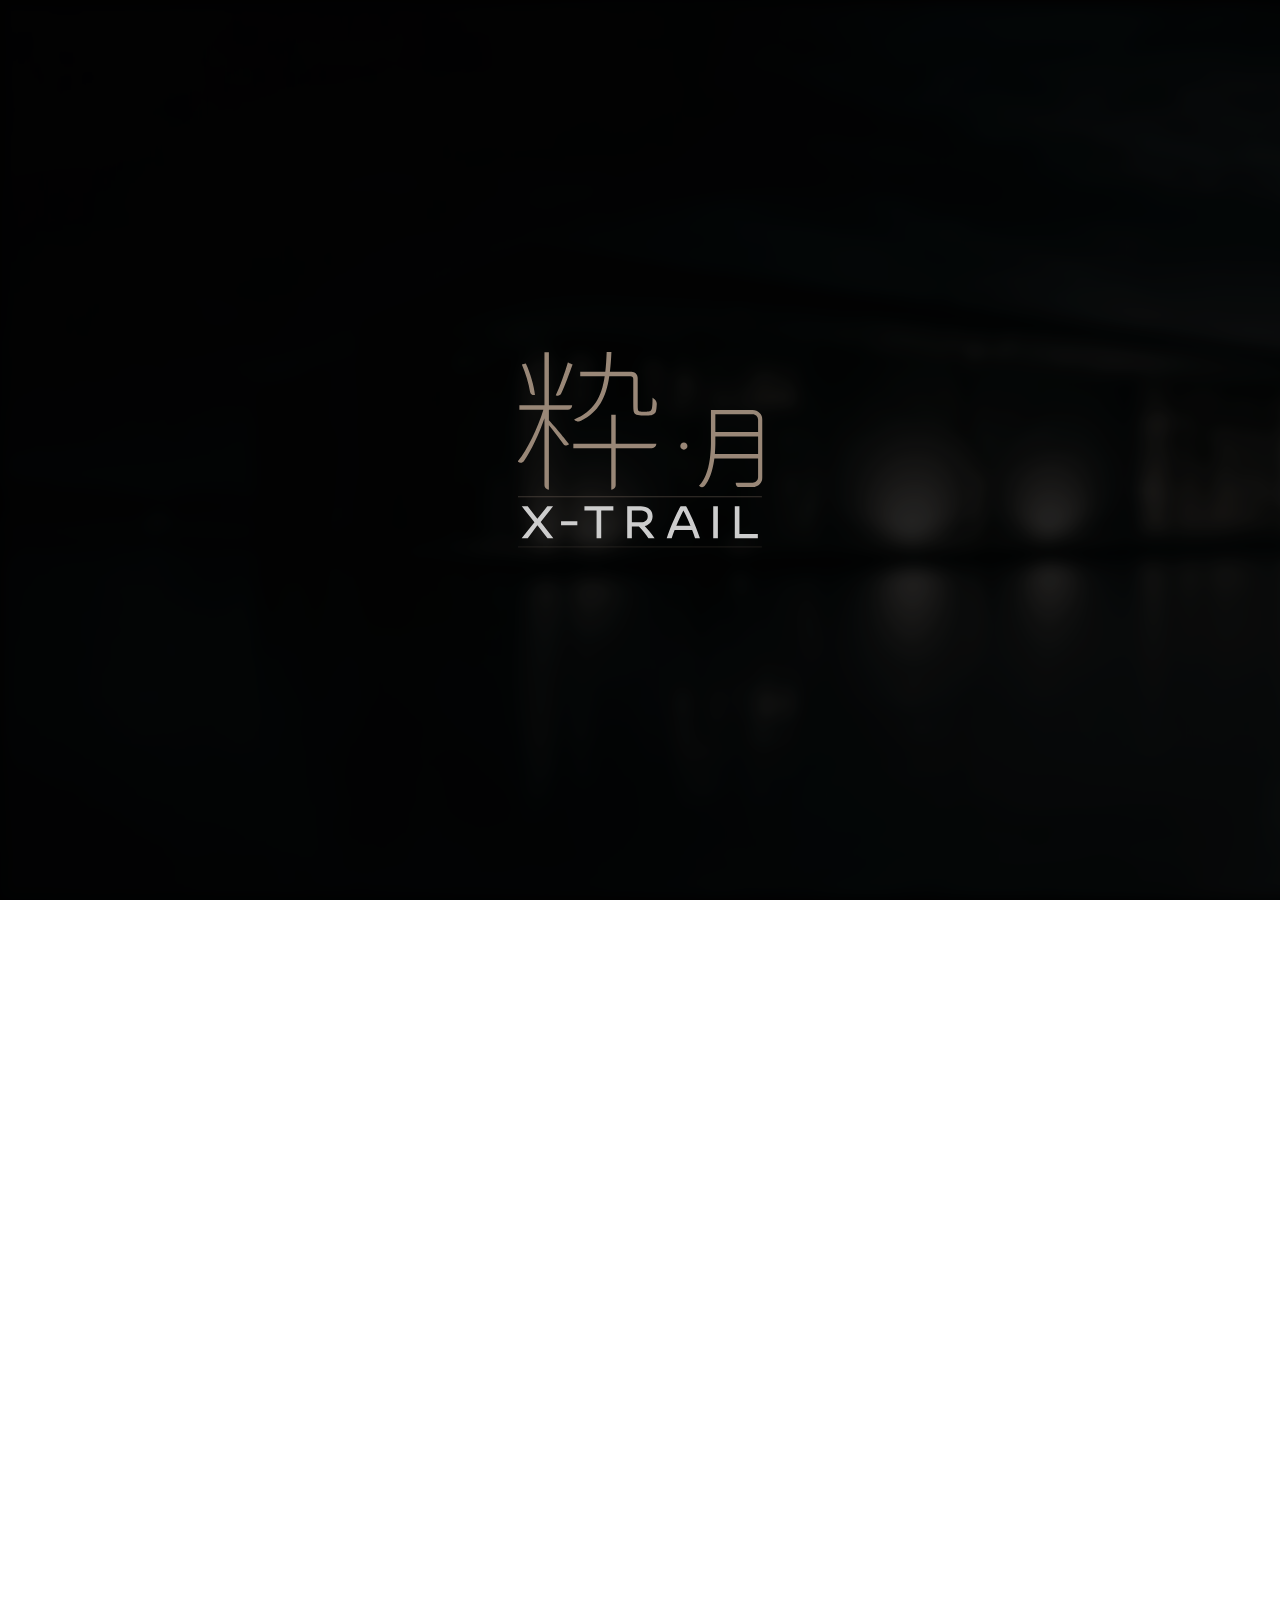
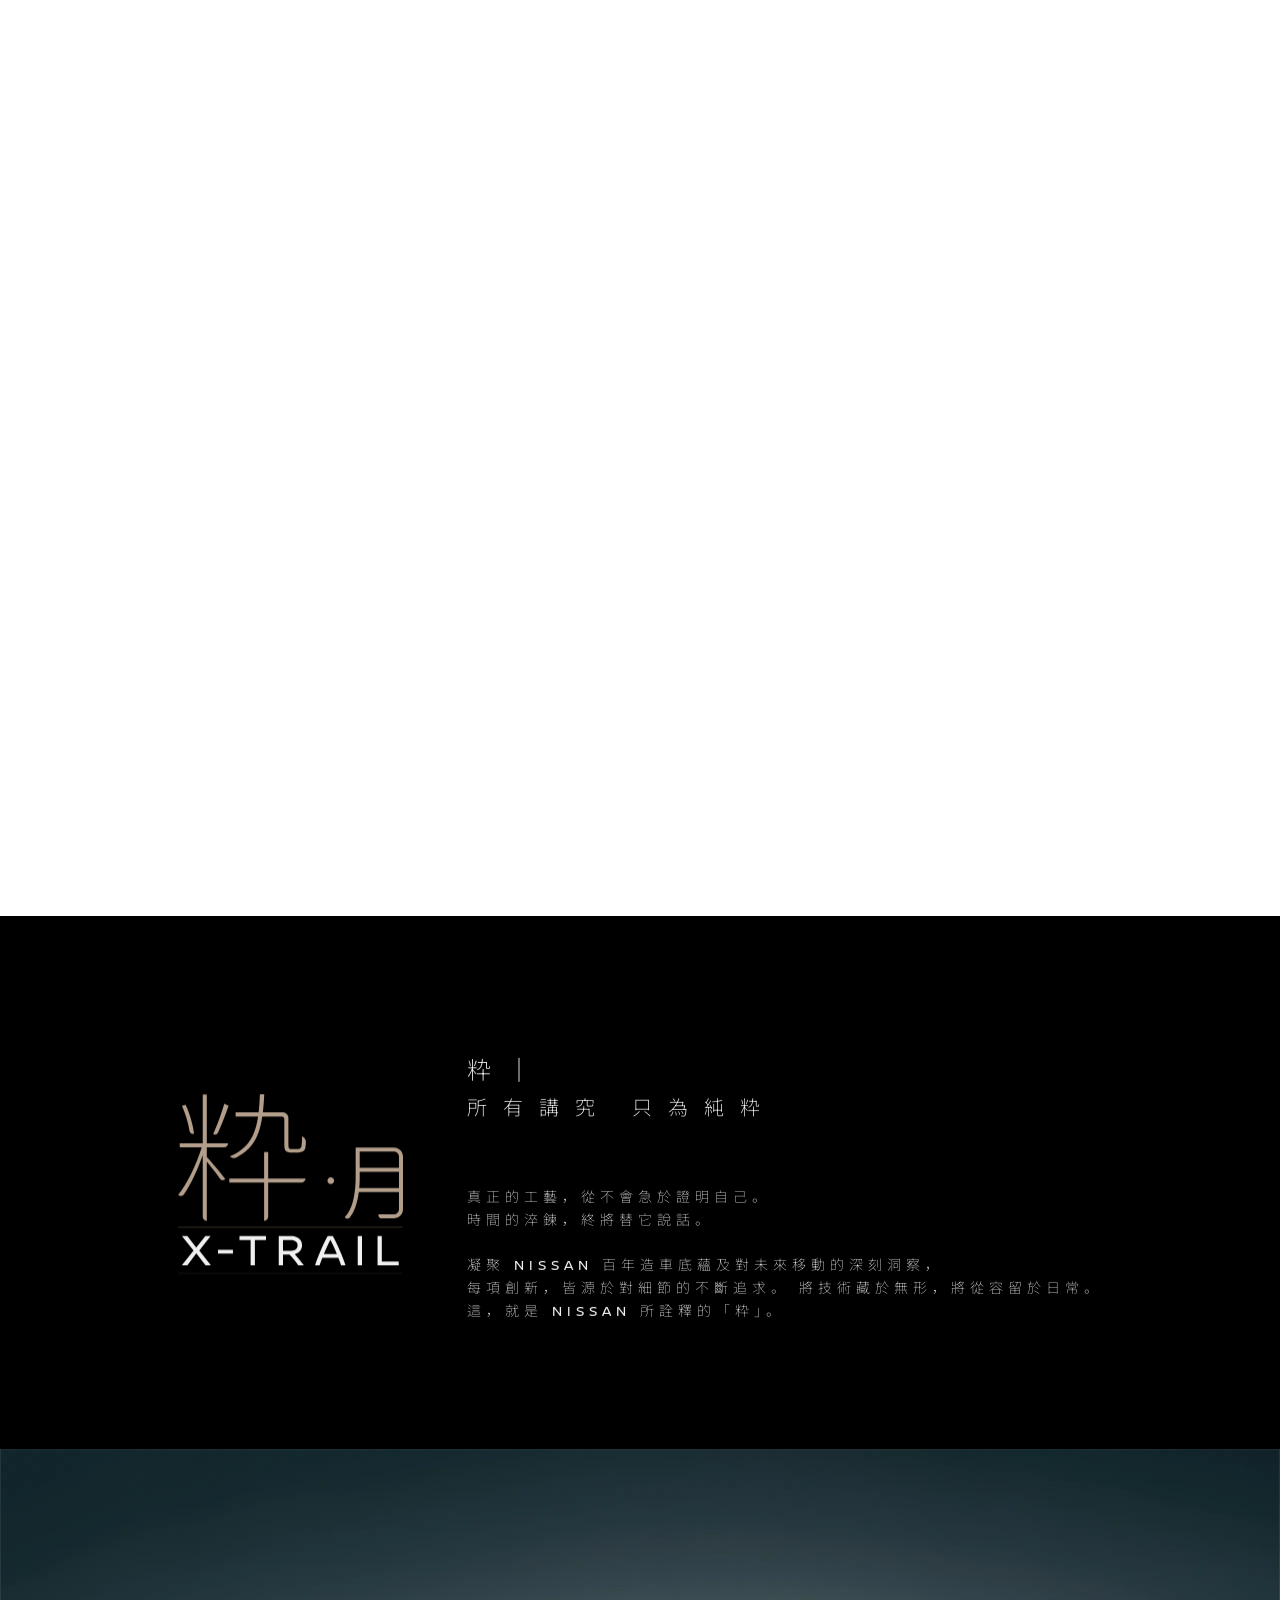
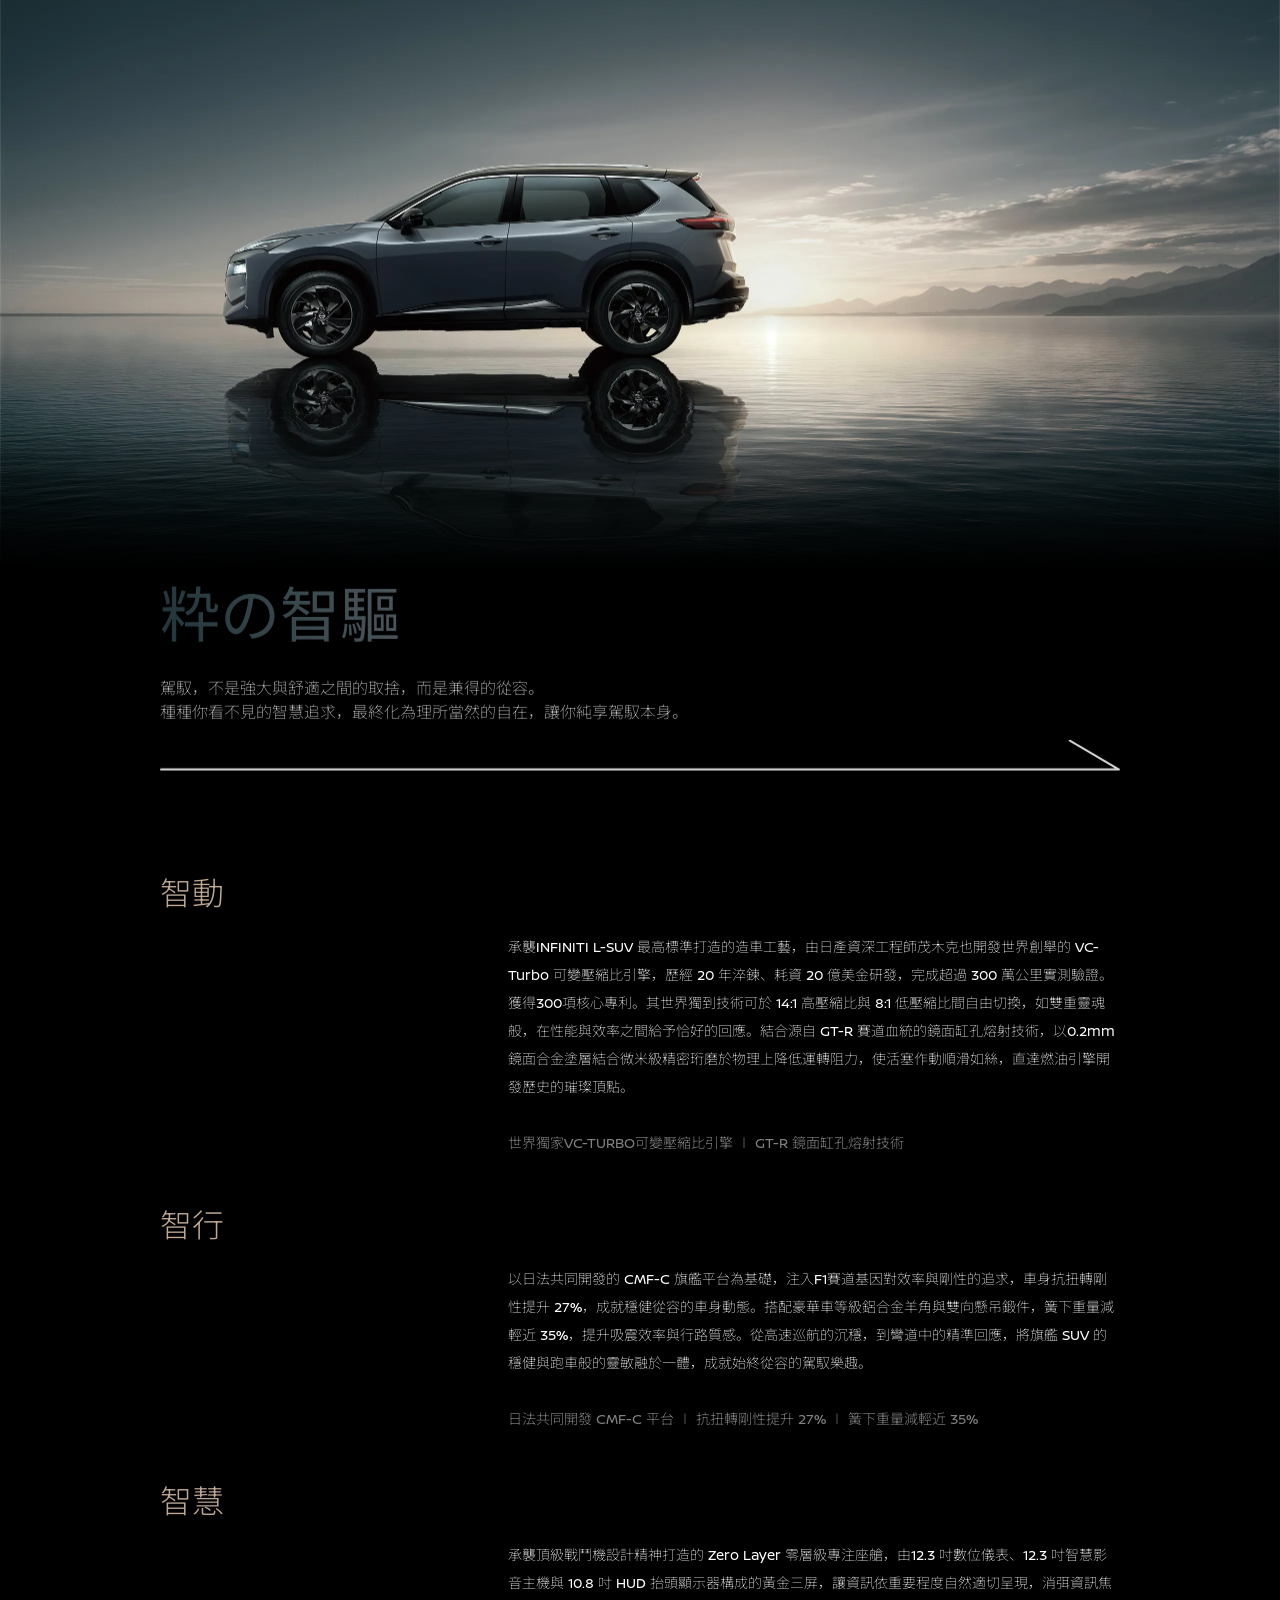
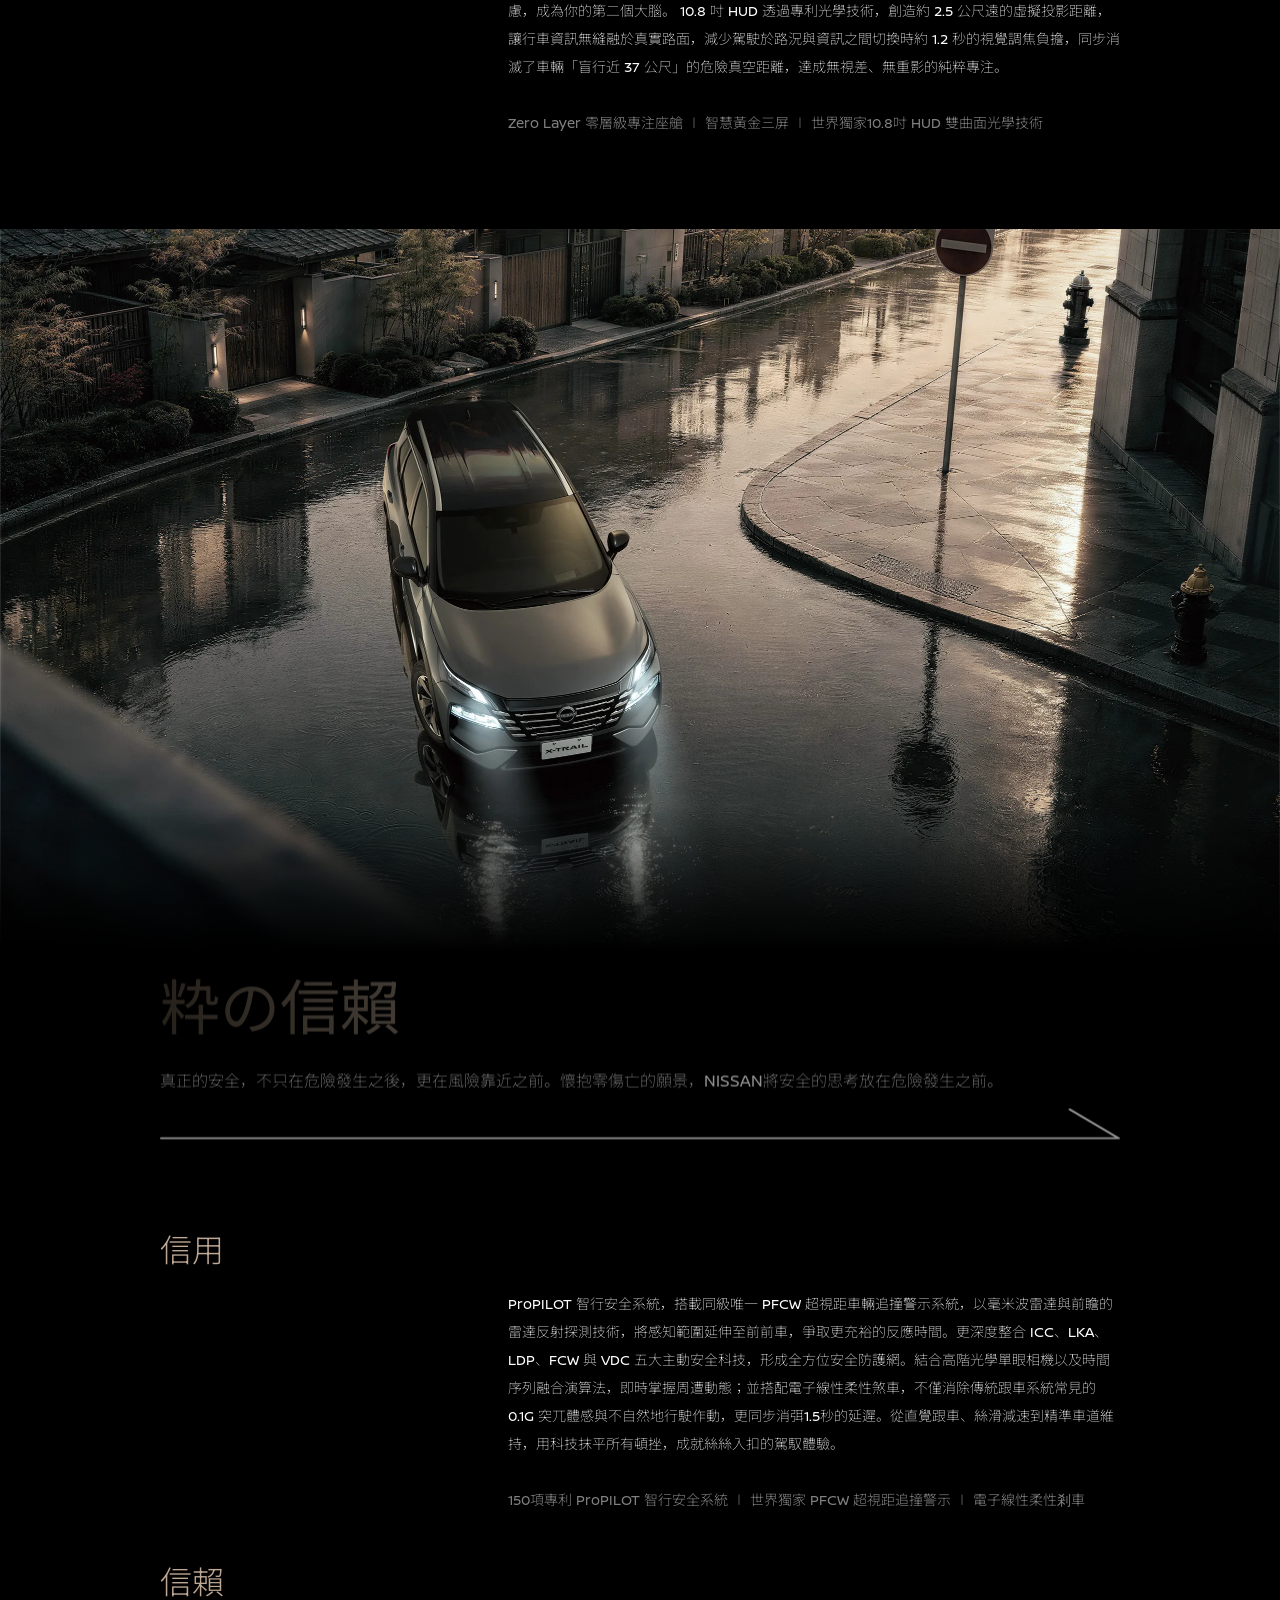
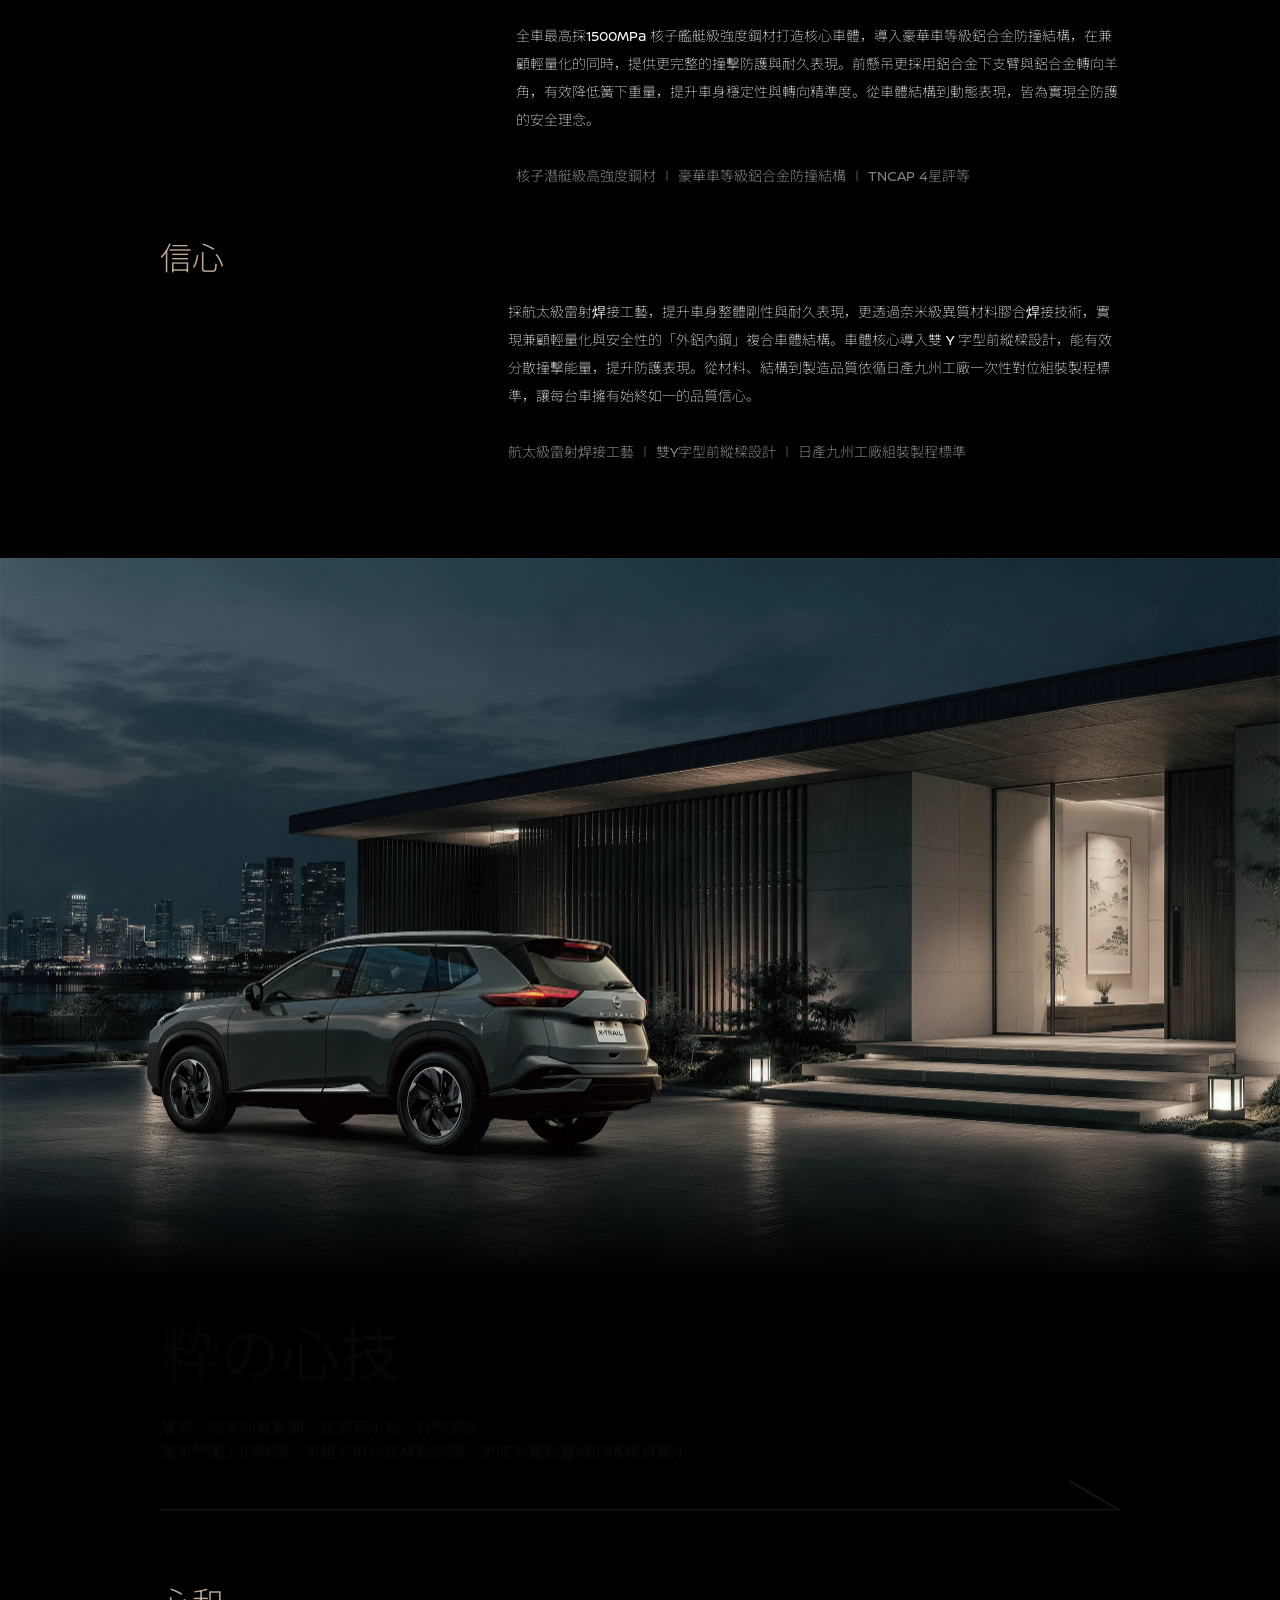
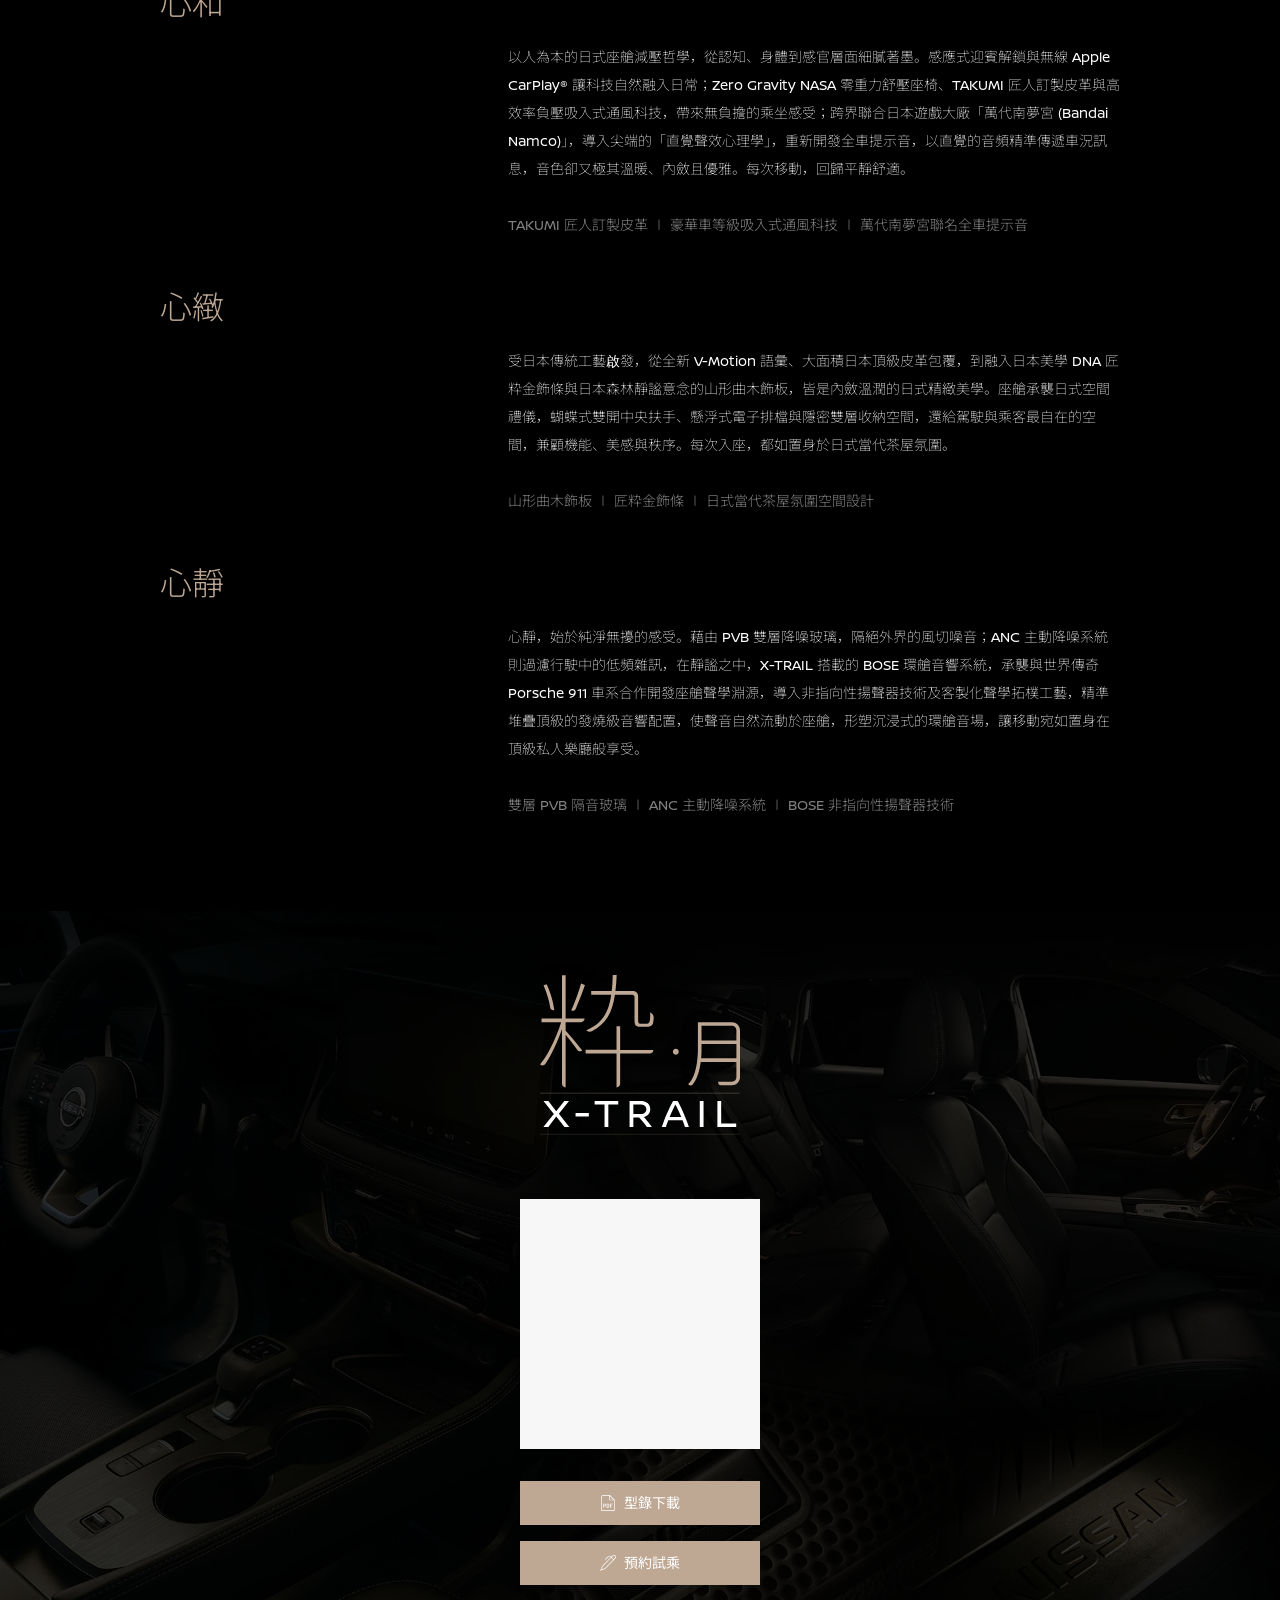
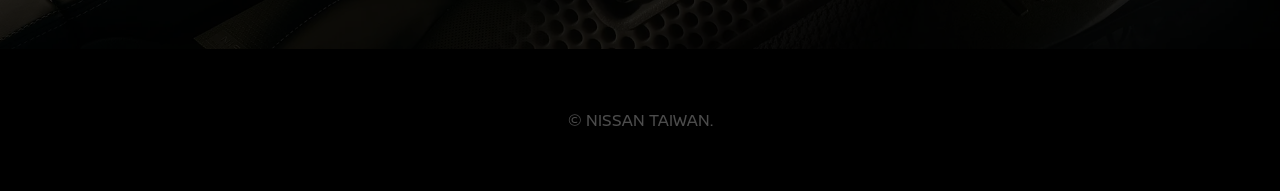
==== index.html @ 9b998beb "feat: 021" ====
<!DOCTYPE html>
<html lang="zh-TW">
<head>
    <meta charset="UTF-8">
    <meta name="viewport" content="width=device-width, initial-scale=1.0, maximum-scale=1.0, user-scalable=no">
    <title>2026 NISSAN X-TRAIL 粋・月 新發売</title>
    <meta name="description" content="所有講究 只為純粋。凝聚NISSAN百年造車底蘊，每項創新，皆源於對細節的不斷追求；將技術藏於無形，將從容留於日常。2026 NISSAN X-TRAIL 新発売，立即瞭解更多！">
    <link rel="icon" href="./assets/img/favicon/favicon.ico" sizes="any">
    <link rel="shortcut icon" href="./assets/img/favicon/favicon.ico" type="image/x-icon">
    <meta property="og:type" content="website" />
    <meta property="og:title" content="2026 NISSAN X-TRAIL 粋・月 新發売" />
    <meta property="og:description" content="所有講究 只為純粋。凝聚NISSAN百年造車底蘊，每項創新，皆源於對細節的不斷追求；將技術藏於無形，將從容留於日常。2026 NISSAN X-TRAIL 新発売，立即瞭解更多！" />
    <meta property="og:image:width" content="1200" />
    <meta property="og:image:height" content="630" />
    <meta property="og:image" content="./assets/img/favicon/fb.jpg" />
    <meta name="mobile-web-app-capable" content="yes">
    <link rel="apple-touch-icon" href="./assets/img/icon/logo.svg">
    <meta name="apple-mobile-web-app-status-bar-style" content="black">
    <meta name="apple-mobile-web-app-capable" content="yes">
    <link rel="stylesheet" href="./assets/css/main.css" />
    <script src="./assets/js/tailwindcss.js"></script>
    <script>
        tailwind.config = {
            theme: {
                screens: {
                    'sm': '640px',
                    'md': '768px',
                    'lg': '1024px',
                    'xl': '1440px',
                    '2xl': '1536px',
                }
            }
        }
    </script>
    <link rel="stylesheet" href="./assets/css/lenis.css">
    <!-- Google Tag Manager -->
    <script>(function(w,d,s,l,i){w[l]=w[l]||[];w[l].push({'gtm.start':
    new Date().getTime(),event:'gtm.js'});var f=d.getElementsByTagName(s)[0],
    j=d.createElement(s),dl=l!='dataLayer'?'&l='+l:'';j.async=true;j.src=
    'https://www.googletagmanager.com/gtm.js?id='+i+dl;f.parentNode.insertBefore(j,f);
    })(window,document,'script','dataLayer','GTM-WT473T');</script>
    <!-- End Google Tag Manager -->
</head>

<body>
    <!-- Google Tag Manager (noscript) -->
    <noscript><iframe src="https://www.googletagmanager.com/ns.html?id=GTM-WT473T"
    height="0" width="0" style="display:none;visibility:hidden"></iframe></noscript>
    <!-- End Google Tag Manager (noscript) -->

    <!-- content here -->
    <style>
        html, body {
            width: 100%;
            height: auto !important;
            overflow-x: hidden !important;
            overflow-y: auto !important;
        }

        #lottie-container{
            width: min(350px, 80vw);
            aspect-ratio: 350 / 280
        }

        #web-header {
            display: flex;
        }
        #mobile-header {
            display: none;
            position: absolute;
            top: 0;
            left: 0;
            width: 100%;
        }
        #web-logo {
            opacity: 0;
            transform: translateX(-50px);
        }
        #web-menu {
            opacity: 0;
            transform: translateX(50px);
            gap: 0px;
        }
        #mobile-menu {
            opacity: 0;
            pointer-events: none;
        }
        #mobile-logo {
            opacity: 0;
            pointer-events: none;
        }

        .mobile-menu-link {
            cursor: pointer;
        }

        #kv-section .kv-bg-image {
            position: absolute;
            top: 0;
            left: 0;
            height: 100%;
            width: auto;
            max-width: max-content;
        }
        #kv-section .kv-overlay {
            position: absolute;
            top: 0;
            left: 0;
            width: 100%;
            height: 100%;
            background: rgba(0,0,0,0.8);
            z-index: 2;
        }
        #kv-section .kv-content {
            position: absolute;
            top: 30%;
            left: 30%;
            transform: translateX(-50%);
            color: #fff;
            font-size: 2.5rem;
            z-index: 3;
            letter-spacing: 24px;
            font-weight: 100;
            opacity: 0;
        }
        #kv-section .kv-title {
            position: absolute;
            z-index: 3;
            text-align: center;
        }

        #usp-section-web .usp-bg-img .usp-title  {
            width: 300px;
            font-weight: 100;
            letter-spacing: 0.2rem;
        }
        #usp-section-web .usp-bg-img.usp-layer-1 .usp-title {
            top: 30%;
            right: 20%;
        }
        #usp-section-web .usp-bg-img.usp-layer-2 .usp-title {
            top: 50%;
            right: 20%;
        }
        #usp-section-web .usp-bg-img.usp-layer-3 .usp-title {
            top: 40%;
            right: 20%;
        }
        #usp-section-web .usp-text-layer {
            width: max-content;
            min-width: 100%;
            display: flex;
            flex-direction: row;
            flex-wrap: nowrap;
        }
        #usp-section-web .usp-text-layer > div {
            flex-shrink: 0;
        }
        #usp-section-web .usp-text-layer .usp-content-title,
        #usp-section-mob .usp-text-layer .usp-content-title {
            -webkit-background-clip: text !important;
            background-clip: text !important;
            -webkit-text-fill-color: transparent !important;
            color: transparent !important;
        }
        #usp-section-web .usp-text-layer.usp-layer-1 .usp-content-title,
        #usp-section-mob .usp-text-layer.usp-layer-1 .usp-content-title {
            background: linear-gradient(90deg, #294046 0%, #57646A 100%);
        }
        #usp-section-web .usp-text-layer.usp-layer-2 .usp-content-title,
        #usp-section-mob .usp-text-layer.usp-layer-2 .usp-content-title {
            background: linear-gradient(90deg, #453B31 0%, #74695C 100%);
        }
        #usp-section-web .usp-text-layer.usp-layer-3 .usp-content-title,
        #usp-section-mob .usp-text-layer.usp-layer-3 .usp-content-title {
            background: linear-gradient(90deg, #444830 0%, #615A40 100%);
        }
        #usp-section-mob .usp-mob-layer-tip-mob {
            display: none;
        }
        #usp-section-mob .usp-mob-details {
            max-height: 0;
            overflow: hidden;
            transition: max-height 0.2s linear;
        }

        #price-section .footer {
            height: 142px;
            display: flex;
            justify-content: center;
            align-items: center;
            padding: 0px 20px;
            color: #4C4C4C;
        }

        #side-btn {
            bottom: -3px;
            opacity: 0;
        }

        /* 橫屏裝置 (電腦 >= 1440px) */
        @media (min-width: 1440px) {

        }

        /* 行動裝置 (手機 <= 767px 與 平板 768px~1439px 直屏)：USP 區塊為正常垂直堆疊流 */
        @media (max-width: 767px), (min-width: 768px) and (max-width: 1439px) and (orientation: portrait) {
            #web-header {
                display: none !important;
            }
            #mobile-header {
                display: flex !important;
            }
            #mobile-menu {
                opacity: 1;
                pointer-events: auto;
            }
            #mobile-logo {
                opacity: 1;
                pointer-events: auto;
            }

            #kv-section .kv-title {
                scale: 0.5;
            }

            #kv-section .kv-content {   
                letter-spacing: 12px;
                width: 100%;
                left: 50%;
                text-align: center;
            }

            #intro-section #intro-content{
                display: flex !important;
                flex-direction: column !important;
                align-items: start;
                justify-content: start;
            }
        }

        /* 橫屏裝置 (平板 768px~1439px 橫屏) */
        @media (min-width: 768px) and (max-width: 1439px) and (orientation: landscape) and (min-height: 500px) {

            #lottie-container{
                width: min(245px, 60vw);
                aspect-ratio: 245 / 224
            }

            #usp-section-mob .usp-mob-layer-title{
                position: relative;
                top: -40px;
                width: 100%;
                max-width: 100%;
                padding-left: 10rem;
                padding-right: 10rem;
            }
            #usp-section-mob .usp-mob-layer-subtitle{
                width: 100%;
                max-width: 100%;
                padding-left: 10rem;
                padding-right: 10rem;
            }

            #usp-section-mob .usp-mob-content{
                flex-direction: row;
                gap: 3rem;
            }
            #usp-section-mob .usp-mob-details{
                display: flex;
                max-height: unset !important;
                background: transparent;
            }
            #usp-section-mob .usp-mob-details .p-5{
                padding: 0!important;
            }
            #usp-section-mob .usp-mob-toggle {
                display: none;
            }
        }
        /* 直屏裝置 (平板 768px~1439px 直屏) */
        @media (min-width: 768px) and (max-width: 1439px) and (orientation: portrait) {

            #lottie-container{
                width: min(245px, 60vw);
                aspect-ratio: 245 / 196
            }

            #intro-section #intro-content{
                padding-left: 100px;
            }

            #usp-section-mob .usp-mob-layer-title{
                position: relative;
                top: -40px;
                width: 100%;
                max-width: 100%;
                padding-left: 6rem;
                padding-right: 6rem;
            }
            #usp-section-mob .usp-mob-layer-subtitle{
                width: 100%;
                max-width: 100%;
                padding-left: 6rem;
                padding-right: 6rem;
            }

            #usp-section-mob .usp-mob-content{
                flex-direction: row;
                gap: 3rem;
            }
            #usp-section-mob .usp-mob-details{
                display: flex;
                max-height: unset !important;
                background: transparent;
            }
            #usp-section-mob .usp-mob-details .p-5{
                padding: 0!important;
            }
            #usp-section-mob .usp-mob-toggle {
                display: none;
            }
        }

        /* 手機橫屏裝置 */
        @media (max-width: 960px) and (orientation: landscape) and (max-height: 500px){

            #lottie-container{
                width: min(245px, 60vw);
                aspect-ratio: 245 / 196
            }

            #web-header {
                display: none !important;
            }
            #mobile-header {
                display: flex !important;
            }
            #mobile-menu {
                opacity: 1;
                pointer-events: auto;
            }
            #mobile-logo {
                opacity: 1;
                pointer-events: auto;
            }

            #kv-section .kv-title {
                scale: 0.75;
            }
            #kv-section .kv-content {   
                letter-spacing: 12px;
                width: 100%;
                left: 50%;
                text-align: center;
            }

            #intro-section{
                height: auto;
            }

            #price-section{
                display: block;
                height: auto;
            }

            #price-section .price-content {
                position: relative;
                z-index: 2;
            }
            #usp-section-mob .usp-mob-layer-title{
                position: relative;
                top: -40px;
            }
            #usp-section-mob .usp-mob-layer-tip-mob{
                display: block;
            }
            #usp-section-mob .usp-mob-layer-tip-table{
                display: none;
            }
        }
        /* 手機直屏裝置 */
        @media (max-width: 767px) {

            #lottie-container{
                width: min(175px, 60vw);
                aspect-ratio: 175 / 140
            }

            #kv-section .kv-title {
                scale: 0.5;
            }
            #kv-section .kv-content {   
                font-size: 1.5rem;
                letter-spacing: 12px;
                width: 100%;
                left: 50%;
                text-align: center;
            }
            #intro-section #intro-content{
                display: flex !important;
                flex-direction: column !important;
                align-items: start;
                justify-content: start;
                padding-left: 30px;
            }
            #usp-section-mob .usp-mob-layer-title{
                position: relative;
                top: -20px;
            }
            
            #usp-section-mob .usp-mob-layer-tip-mob{
                display: block;
            }
            #usp-section-mob .usp-mob-layer-tip-table{
                display: none;
            }
        }

        @media (max-width: 668px) {

            #intro-section{
                height: auto;
            }

            #price-section{
                height: auto;
            }

            
            #usp-section-mob .usp-mob-layer-tip-mob{
                display: block;
            }
            #usp-section-mob .usp-mob-layer-tip-table{
                display: none;
            }
        }
    </style>

    <div id="intro-overlay" style="
        position: fixed;
        inset: 0;
        z-index: 9999;
        background: #000;
        display: flex;
        align-items: center;
        justify-content: center;
        pointer-events: all;
    ">
        <div id="lottie-container"></div>
    </div>
    
    <header class="fixed top-0 left-0 w-full z-[100] bg-transparent transition-all duration-300">
        <div id="web-header" class="relative mx-auto flex flex-row items-center justify-between px-12 py-6 gap-x-0">
            <div id="web-logo" class="hidden md:block">
                <a href="#" class="w-[72px] block transition-transform duration-300 hover:scale-105">
                    <img src="./assets/img/icon/logo.svg" alt="NISSAN LOGO" class="w-[72px] h-auto object-contain brightness-0 invert">
                </a>
            </div>
            <nav id="web-menu" class="hidden md:flex items-center gap-x-16 md:order-2">
                <a href="#intro-section" class="text-base font-normal transition-colors duration-300 hover:brightness-125" style="color: #BEA894;">何謂「粋」</a>
                <a href="#usp-section-web-1" class="text-base font-normal transition-colors duration-300 hover:brightness-125" style="color: #BEA894;">粋の智驅</a>
                <a href="#usp-section-web-2" class="text-base font-normal transition-colors duration-300 hover:brightness-125" style="color: #BEA894;">粋の信賴</a>
                <a href="#usp-section-web-3" class="text-base font-normal transition-colors duration-300 hover:brightness-125" style="color: #BEA894;">粋の心技</a>
                <a href="#price-section" class="text-base font-normal transition-colors duration-300 hover:brightness-125" style="color: #BEA894;">親身感受 X-TRAIL</a>
            </nav>
        </div>
        <div id="mobile-header" class="relative mx-auto flex flex-row items-center justify-start px-6 py-6 gap-x-4">
            <button id="mobile-menu" type="button" class="flex items-center justify-center w-10 h-10 rounded-full border border-white/50 bg-black/80 transition-all duration-300 focus:outline-none" aria-label="Toggle Menu">
                <img src="./assets/img/icon/menu-burger.svg" class="w-4 h-4 brightness-0 invert" alt="menu icon">
            </button>
            <div id="mobile-logo" class="block transition-transform duration-300 hover:scale-105">
                <a href="#" class="w-[120px] block transition-transform duration-300 hover:scale-105">
                    <img src="./assets/img/icon/logo_text.svg" alt="NISSAN LOGO" class="w-[120px] h-auto object-contain brightness-0 invert">
                </a>
            </div>


            <div id="mobile-dropdown-menu" class="hidden absolute top-full left-6 bg-[#0A0A0A]/85 z-[150] px-6 py-8">
                <nav class="flex flex-col gap-y-6">
                    <a href="#intro-section" class="mobile-menu-link text-base font-normal transition-colors duration-300 block hover:brightness-125" style="color: #BEA894;">何謂「粋」</a>
                    <a href="#usp-section-mob-1" data-usp-target="1" class="mobile-menu-link text-base font-normal transition-colors duration-300 block hover:brightness-125" style="color: #BEA894;">粋の智驅</a>
                    <a href="#usp-section-mob-2" data-usp-target="2" class="mobile-menu-link text-base font-normal transition-colors duration-300 block hover:brightness-125" style="color: #BEA894;">粋の信賴</a>
                    <a href="#usp-section-mob-3" data-usp-target="3" class="mobile-menu-link text-base font-normal transition-colors duration-300 block hover:brightness-125" style="color: #BEA894;">粋の心技</a>
                    <a href="#price-section" class="mobile-menu-link text-base font-normal transition-colors duration-300 block hover:brightness-125" style="color: #BEA894;">親身感受 X-TRAIL</a>
                    <a href="https://new.nissan.com.tw/nissan/cars/x-trail" target="_blank" class="mobile-menu-link text-base font-normal transition-colors duration-300 block hover:brightness-125" style="color: #BEA894;">NISSAN 車型網</a>
                </nav>
            </div>
        </div>


    </header>

    <div id="kv-trigger" class="relative w-full">
        <section id="kv-section" class="fixed top-0 left-0 w-full overflow-hidden bg-black flex items-center justify-center z-1 h-dvh xl:h-screen">
            <img class="kv-bg-image" src="./assets/img/banner/banner_d.webp" alt="KV Banner Image">
            <div class="kv-overlay"></div>
            <div class="kv-title">
                <img src="./assets/img/banner/title.svg?v=1" alt="title" class="h-auto">
            </div>
            <div class="kv-content ">所有講究 只為純粋</div>
            <div id="kv-black-cover" style="position:absolute;inset:0;background:#000;opacity:0;z-index:10;pointer-events:none;"></div>
        </section>
    </div>

    <section id="intro-section" class="relative z-10 w-full bg-black flex items-center justify-center h-dvh md:h-auto">
        <div id="intro-content" class="flex flex-row items-center justify-center gap-16 max-w-6xl w-full py-32 px-8">
            <img src="./assets/img/banner/title.svg" alt="title" class="h-auto w-[225px] my-auto fade-in">
            <div class="text-xl text-white">
                <div class="fade-in mb-16">
                    <p class="tracking-[16px] font-extralight text-2xl leading-[2]">粋｜</p>
                    <p class="tracking-[16px] font-extralight">所有講究 只為純粋</p>
                </div>
                <div class="text-sm leading-relaxed tracking-[5px] font-thin fade-in">
                    真正的工藝，從不會急於證明自己。<br>
                    時間的淬鍊，終將替它說話。<br><br>
                    凝聚 NISSAN 百年造車底蘊及對未來移動的深刻洞察，<br>
                    每項創新，皆源於對細節的不斷追求。 將技術藏於無形，將從容留於日常。<br>
                    這，就是 NISSAN 所詮釋的「粋」。
                </div>
            </div>
        </div>
    </section>

    <section id="usp-section-web" class="hidden xl:block relative z-10 w-full overflow-hidden bg-black h-dvh xl:h-screen">        
        <div class="absolute inset-0 w-full h-full pointer-events-none">
            <div id="usp-section-web-1" class="usp-bg-img usp-layer-1 absolute inset-0 w-full h-full bg-zinc-600 flex items-center justify-center">
                <img src="./assets/img/usp/USP_bg01.webp" alt="" class="w-full h-full object-cover">
                <div class="usp-title-fade absolute flex justify-center items-center flex-col text-5xl text-white tracking-[16px] font-extralight usp-title">
                    <span>粋の智驅</span>
                    <img src="./assets/img/icon/line_lg.svg" alt="line" class="usp-title-line text-white mt-4">
                </div>
            </div>
            <div id="usp-section-web-2" class="usp-bg-img usp-layer-2 absolute inset-0 w-full h-full bg-zinc-700 flex items-center justify-center opacity-0">
                <img src="./assets/img/usp/USP_bg02.webp" alt="" class="w-full h-full object-cover">
                <div class="usp-title-fade absolute flex justify-center items-center flex-col text-5xl text-white tracking-[16px] font-extralight usp-title">
                    <span>粋の信賴</span>
                    <img src="./assets/img/icon/line_lg.svg" alt="line" class="usp-title-line text-white mt-4">
                </div>
            </div>
            <div id="usp-section-web-3" class="usp-bg-img usp-layer-3 absolute inset-0 w-full h-full bg-zinc-800 flex items-center justify-center opacity-0">
                <img src="./assets/img/usp/USP_bg03.webp" alt="" class="w-full h-full object-cover">
                <div class="usp-title-fade absolute flex justify-center items-center flex-col text-5xl text-white tracking-[16px] font-extralight usp-title">
                    <span>粋の心技</span>
                    <img src="./assets/img/icon/line_lg.svg" alt="line" class="usp-title-line text-white mt-4">
                </div>
            </div>
        </div>
        <div class="absolute inset-0 w-full h-full">
            <div class="usp-text-layer usp-layer-1 absolute top-0 left-full w-full h-full flex gap-64 py-16 px-32 bg-black text-white">
                <div class="flex flex-col justify-center items-center w-[460px]">
                    <div class="usp-content-title text-8xl font-normal">
                        粋の智驅
                    </div>
                    <div class="text-base max-w-[460px] my-24 mb-32 font-thin">
                        駕馭，不是強大與舒適之間的取捨，而是兼得的從容。<br>
                        種種你看不見的智慧追求，最終化為理所當然的自在，<br>
                        讓你純享駕馭本身。
                    </div>
                    <img src="./assets/img/icon/line_lg.svg" alt="line" class="text-white mt-4">
                </div>
                <div class="flex flex-col justify-center items-start">
                    <div class="flex flex-row items-center mb-4 font-light" style="color: #BEA894;">
                        <span class="text-[32px]"> 智動 </span>
                    </div>
                    <div class="flex flex-row gap-16">
                        <video src="./assets/video/01 智動.mp4" autoplay muted loop playsinline class="w-[350px]"></video>
                        <div class="flex flex-col justify-start items-start text-sm font-thin leading-[2] ">
                            <div class="text-white max-w-xl mb-16">
                                承襲INFINITI L-SUV 最高標準打造的造車工藝，由日產資深工程師茂木克也開發世界創舉的 VC-Turbo 可變壓縮比引擎，歷經 20 年淬鍊、耗資 20 億美金研發，完成超過 300 萬公里實測驗證。獲得300項核心專利。其世界獨到技術可於 14:1 高壓縮比與 8:1 低壓縮比間自由切換，如雙重靈魂般，在性能與效率之間給予恰好的回應。結合源自 GT-R 賽道血統的鏡面缸孔熔射技術，以0.2mm鏡面合金塗層結合微米級精密珩磨於物理上降低運轉阻力，使活塞作動順滑如絲，直達燃油引擎開發歷史的璀璨頂點。
                            </div>
                            <div class="font-light" style="color: #818181;">
                                世界獨家VC-TURBO可變壓縮比引擎 ∣ GT-R 鏡面缸孔熔射技術
                            </div>
                        </div>
                    </div>
                </div>
                <div class="flex flex-col justify-center items-start">
                    <div class="flex flex-row items-center mb-4 font-light" style="color: #BEA894;">
                        <span class="text-[32px]"> 智行 </span>
                    </div>
                    <div class="flex flex-row gap-16">
                        <video src="./assets/video/02 智行_v2.mp4" autoplay muted loop playsinline class="w-[350px]"></video>
                        <div class="flex flex-col justify-start items-start text-sm font-thin leading-[2]">
                            <div class="text-white max-w-xl mb-16">
                                以日法共同開發的 CMF-C 旗艦平台為基礎，注入F1賽道基因對效率與剛性的追求，車身抗扭轉剛性提升 27%，成就穩健從容的車身動態。搭配豪華車等級鋁合金羊角與雙向懸吊鍛件，簧下重量減輕近 35%，提升吸震效率與行路質感。從高速巡航的沉穩，到彎道中的精準回應，將旗艦 SUV 的穩健與跑車般的靈敏融於一體，成就始終從容的駕馭樂趣。
                            </div>
                            <div class="font-light" style="color: #818181;">
                                日法共同開發 CMF-C 平台 ∣ 抗扭轉剛性提升 27% ∣ 簧下重量減輕近 35% 
                            </div>
                        </div>
                    </div>
                </div>
                <div class="flex flex-col justify-center items-start">
                    <div class="flex flex-row items-center mb-4 font-light" style="color: #BEA894;">
                        <span class="text-[32px]"> 智慧 </span>
                    </div>
                    <div class="flex flex-row gap-16">
                        <video src="./assets/video/03 智慧_v2.mp4" autoplay muted loop playsinline class="w-[350px]"></video>
                        <div class="flex flex-col justify-start items-start text-sm font-thin leading-[2]">
                            <div class="text-white max-w-xl mb-16">
                                承襲頂級戰鬥機設計精神打造的 Zero Layer 零層級專注座艙，由12.3 吋數位儀表、12.3 吋智慧影音主機與 10.8 吋 HUD 抬頭顯示器構成的黃金三屏，讓資訊依重要程度自然適切呈現，消弭資訊焦慮，成為你的第二個大腦。 10.8 吋 HUD 透過專利光學技術，創造約 2.5 公尺遠的虛擬投影距離，讓行車資訊無縫融於真實路面，減少駕駛於路況與資訊之間切換時約 1.2 秒的視覺調焦負擔，同步消滅了車輛「盲行近 37 公尺」的危險真空距離，達成無視差、無重影的純粹專注。
                            </div>
                            <div class="font-light" style="color: #818181;">
                                Zero Layer 零層級專注座艙 ∣ 智慧黃金三屏 ∣ 世界獨家10.8吋 HUD 雙曲面光學技術
                            </div>
                        </div>
                    </div>
                </div>
            </div>
            <div class="usp-text-layer usp-layer-2 absolute top-0 left-full w-full h-full flex gap-64 py-16 px-32 bg-black text-white">
                <div class="flex flex-col justify-center items-center w-[460px]">
                    <div class="usp-content-title text-8xl font-normal">
                        粋の信賴
                    </div>
                    <div class="text-base max-w-[460px] my-24 mb-32 font-thin ">
                        真正的安全，不只在危險發生之後，更在風險靠近之前。<br>懷抱零傷亡的願景，NISSAN將安全的思考放在危險發生之前。
                    </div>
                    <img src="./assets/img/icon/line_lg.svg" alt="line" class="text-white mt-4">
                </div>
                <div class="flex flex-col justify-center items-start">
                    <div class="flex flex-row items-center mb-4 font-light" style="color: #BEA894;">
                        <span class="text-[32px]"> 信用 </span>
                    </div>
                    <div class="flex flex-row gap-16">
                        <video src="./assets/video/04 信用_v2.mp4" autoplay muted loop playsinline class="w-[350px]"></video>
                        <div class="flex flex-col justify-start items-start text-sm font-thin leading-[2]">
                            <div class="text-white max-w-xl mb-16">
                                ProPILOT 智行安全系統，搭載同級唯一 PFCW 超視距車輛追撞警示系統，以毫米波雷達與前瞻的雷達反射探測技術，將感知範圍延伸至前前車，爭取更充裕的反應時間。更深度整合 ICC、LKA、LDP、FCW 與 VDC 五大主動安全科技，形成全方位安全防護網。結合高階光學單眼相機以及時間序列融合演算法，即時掌握周遭動態；並搭配電子線性柔性煞車，不僅消除傳統跟車系統常見的 0.1G 突兀體感與不自然地行駛作動，更同步消弭1.5秒的延遲。從直覺跟車、絲滑減速到精準車道維持，用科技抹平所有頓挫，成就絲絲入扣的駕馭體驗。
                            </div>
                            <div class="font-light" style="color: #818181;">
                                150項專利 ProPILOT 智行安全系統 ∣ 世界獨家 PFCW 超視距追撞警示 ∣ 電子線性柔性剎車
                            </div>
                        </div>
                    </div>
                </div>
                <div class="flex flex-col justify-center items-start">
                    <div class="flex flex-row items-center mb-4 font-light" style="color: #BEA894;">
                        <span class="text-[32px]"> 信賴 </span>
                    </div>
                    <div class="flex flex-row gap-16">
                        <video src="./assets/video/05 信賴.mp4" autoplay muted loop playsinline class="w-[350px]"></video>
                        <div class="flex flex-col justify-start items-start text-sm font-thin leading-[2]">
                            <div class="text-white max-w-xl mb-16">
                                全車最高採1500MPa 核子艦艇級強度鋼材打造核心車體，導入豪華車等級鋁合金防撞結構，在兼顧輕量化的同時，提供更完整的撞擊防護與耐久表現。前懸吊更採用鋁合金下支臂與鋁合金轉向羊角，有效降低簧下重量，提升車身穩定性與轉向精準度。從車體結構到動態表現，皆為實現全防護的安全理念。
                            </div>
                            <div class="font-light" style="color: #818181;">
                                核子潛艇級高強度鋼材 ∣ 豪華車等級鋁合金防撞結構 ∣ TNCAP 4星評等
                            </div>
                        </div>
                    </div>
                </div>
                <div class="flex flex-col justify-center items-start">
                    <div class="flex flex-row items-center mb-4 font-light" style="color: #BEA894;">
                        <span class="text-[32px]"> 信心 </span>
                    </div>
                    <div class="flex flex-row gap-16">
                        <video src="./assets/video/06 信心.mp4" autoplay muted loop playsinline class="w-[350px]"></video>
                        <div class="flex flex-col justify-start items-start text-sm font-thin leading-[2]">
                            <div class="text-white max-w-xl mb-16">
                                採航太級雷射焊接工藝，提升車身整體剛性與耐久表現，更透過奈米級異質材料膠合焊接技術，實現兼顧輕量化與安全性的「外鋁內鋼」複合車體結構。車體核心導入雙 Y 字型前縱樑設計，能有效分散撞擊能量，提升防護表現。從材料、結構到製造品質依循日產九州工廠一次性對位組裝製程標準，讓每台車擁有始終如一的品質信心。
                            </div>
                            <div class="font-light" style="color: #818181;">
                                航太級雷射焊接工藝 ∣ 雙Y字型前縱樑設計 ∣ 日產九州工廠組裝製程標準
                            </div>
                        </div>
                    </div>
                </div>
            </div>
            <div class="usp-text-layer usp-layer-3 absolute top-0 left-full w-full h-full flex gap-64 py-16 px-32 bg-black text-white">
                <div class="flex flex-col justify-center items-center w-[460px]">
                    <div class="usp-content-title text-8xl font-normal">
                        粋の心技
                    </div>
                    <div class="text-base max-w-[460px] my-24 mb-32 font-thin">
                        講究，從非刻意彰顯，是感官所及，自然感受。<br>
                        當車門闔上的瞬間，車艙不再只是移動空間，更成為觸動靈魂的情緒避難所。
                    </div>
                    <img src="./assets/img/icon/line_lg.svg" alt="line" class="text-white mt-4">
                </div>
                <div class="flex flex-col justify-center items-start">
                    <div class="flex flex-row items-center mb-4 font-light" style="color: #BEA894;">
                        <span class="text-[32px]"> 心和 </span>
                    </div>
                    <div class="flex flex-row gap-16">
                        <video src="./assets/video/07 心和_v2.mp4" autoplay muted loop playsinline class="w-[350px]"></video>
                        <div class="flex flex-col justify-start items-start text-sm font-thin leading-[2]">
                            <div class="text-white max-w-xl mb-16">
                                以人為本的日式座艙減壓哲學，從認知、身體到感官層面細膩著墨。感應式迎賓解鎖與無線 Apple CarPlay® 讓科技自然融入日常；Zero Gravity NASA 零重力舒壓座椅、TAKUMI 匠人訂製皮革與高效率負壓吸入式通風科技，帶來無負擔的乘坐感受；跨界聯合日本遊戲大廠「萬代南夢宮 (Bandai Namco)」，導入尖端的「直覺聲效心理學」，重新開發全車提示音，以直覺的音頻精準傳遞車況訊息，音色卻又極其溫暖、內斂且優雅。每次移動，回歸平靜舒適。
                            </div>
                            <div class="font-light" style="color: #818181;">
                                TAKUMI 匠人訂製皮革 ∣ 豪華車等級吸入式通風科技 ∣ 萬代南夢宮聯名全車提示音
                            </div>
                        </div>
                    </div>
                </div>
                <div class="flex flex-col justify-center items-start">
                    <div class="flex flex-row items-center mb-4 font-light" style="color: #BEA894;">
                        <span class="text-[32px]"> 心緻 </span>
                    </div>
                    <div class="flex flex-row gap-16">
                        <video src="./assets/video/08 心緻.mp4" autoplay muted loop playsinline class="w-[350px]"></video>
                        <div class="flex flex-col justify-start items-start text-sm font-thin leading-[2]">
                            <div class="text-white max-w-xl mb-16">
                                受日本傳統工藝啟發，從全新 V-Motion 語彙、大面積日本頂級皮革包覆，到融入日本美學 DNA 匠粋金飾條與日本森林靜謐意念的山形曲木飾板，皆是內斂溫潤的日式精緻美學。座艙承襲日式空間禮儀，蝴蝶式雙開中央扶手、懸浮式電子排檔與隱密雙層收納空間，還給駕駛與乘客最自在的空間，兼顧機能、美感與秩序。每次入座，都如置身於日式當代茶屋氛圍。
                            </div>
                            <div class="font-light" style="color: #818181;">
                                山形曲木飾板 ∣ 匠粋金飾條 ∣ 日式當代茶屋氛圍空間設計 
                            </div>
                        </div>
                    </div>
                </div>
                <div class="flex flex-col justify-center items-start">
                    <div class="flex flex-row items-center mb-4 font-light" style="color: #BEA894;">
                        <span class="text-[32px]"> 心靜 </span>
                    </div>
                    <div class="flex flex-row gap-16">
                        <video src="./assets/video/09 心靜_v2.mp4" autoplay muted loop playsinline class="w-[350px]"></video>
                        <div class="flex flex-col justify-start items-start text-sm font-thin leading-[2]">
                            <div class="text-white max-w-xl mb-16">
                                心靜，始於純淨無擾的感受。藉由 PVB 雙層降噪玻璃，隔絕外界的風切噪音；ANC 主動降噪系統則過濾行駛中的低頻雜訊，在靜謐之中，X-TRAIL 搭載的 BOSE 環艙音響系統，承襲與世界傳奇 Porsche 911 車系合作開發座艙聲學淵源，導入非指向性揚聲器技術及客製化聲學拓樸工藝，精準堆疊頂級的發燒級音響配置，使聲音自然流動於座艙，形塑沉浸式的環艙音場，讓移動宛如置身在頂級私人樂廳般享受。
                            </div>
                            <div class="font-light" style="color: #818181;">
                                雙層 PVB 隔音玻璃 ∣ ANC 主動降噪系統 ∣ BOSE 非指向性揚聲器技術
                            </div>
                        </div>
                    </div>
                </div>
            </div>
        </div>
    </section>
    <section id="usp-section-mob" class="block xl:hidden relative z-10 w-full overflow-hidden bg-black">
        <div id="usp-section-mob-1" class="usp-text-layer usp-layer-1 w-full flex flex-col gap-12 bg-black text-white mb-24">
            <div class="w-full h-full flex items-center justify-center">
                <img src="./assets/img/usp/USP_bg01.webp" alt="" class="w-full h-full object-cover" style="mask-image: linear-gradient(to bottom, black 80%, transparent 100%); -webkit-mask-image: linear-gradient(to bottom, black 80%, transparent 100%);">
            </div>
            <div class="fade-in usp-mob-layer-title flex flex-col justify-center items-start px-8 max-w-sm mx-auto">
                <div class="usp-content-title text-6xl font-normal">
                    粋の智驅
                </div>
                <div class="text-base mt-8 mb-4 font-thin">
                    駕馭，不是強大與舒適之間的取捨，而是兼得的從容。<br>
                    種種你看不見的智慧追求，最終化為理所當然的自在，讓你純享駕馭本身。
                </div>
                <img src="./assets/img/icon/line_lg.svg" alt="line" class="text-white mb-4">
            </div>
            <div class="usp-mob-layer-subtitle flex flex-col justify-center items-start px-8 max-w-sm mx-auto">
                <div class="flex flex-col items-start mb-4 font-light" style="color: #BEA894;">
                    <span class="text-[32px]"> 智動 </span>
                    <span class="usp-mob-layer-tip-mob font-light text-xs" style="color: #818181;">世界獨家VC-TURBO可變壓縮比引擎 ∣ GT-R 鏡面缸孔熔射技術</span>
                </div>
                <div class="usp-mob-content flex flex-col">
                    <video src="./assets/video/01 智動.mp4" autoplay muted loop playsinline class="w-full h-auto object-cover max-w-[350px]"></video>
                    <div class="usp-mob-details flex-col justify-start items-start bg-[#0F0F0F] text-sm">
                        <div class="p-5">
                            <div class="text-white mb-8 font-thin leading-[2]">
                                承襲INFINITI L-SUV 最高標準打造的造車工藝，由日產資深工程師茂木克也開發世界創舉的 VC-Turbo 可變壓縮比引擎，歷經 20 年淬鍊、耗資 20 億美金研發，完成超過 300 萬公里實測驗證。獲得300項核心專利。其世界獨到技術可於 14:1 高壓縮比與 8:1 低壓縮比間自由切換，如雙重靈魂般，在性能與效率之間給予恰好的回應。結合源自 GT-R 賽道血統的鏡面缸孔熔射技術，以0.2mm鏡面合金塗層結合微米級精密珩磨於物理上降低運轉阻力，使活塞作動順滑如絲，直達燃油引擎開發歷史的璀璨頂點。
                            </div>
                            <div class="usp-mob-layer-tip-table font-light" style="color: #818181;">
                                世界獨家VC-TURBO可變壓縮比引擎 ∣ GT-R 鏡面缸孔熔射技術
                            </div>
                        </div>
                    </div>
                    <div class="usp-mob-toggle flex justify-center items-center bg-[#0F0F0F] text-sm p-4 text-[#818181] cursor-pointer">
                        細節說明
                        <img src="./assets/img/icon/angle-double-small-down.svg" class="w-4 h-4 brightness-0 invert me-2 transition-transform duration-300" alt="toggle icon">
                    </div>
                </div>
            </div>
            <div class="usp-mob-layer-subtitle flex flex-col justify-center items-start px-8 max-w-sm mx-auto">
                <div class="flex flex-col items-start mb-4 font-light" style="color: #BEA894;">
                    <span class="text-[32px]"> 智行 </span>
                    <span class="usp-mob-layer-tip-mob font-light text-xs" style="color: #818181;">日法共同開發 CMF-C 平台 ∣ 抗扭轉剛性提升 27% ∣ 簧下重量減輕近 35%</span>
                </div>
                <div class="usp-mob-content flex flex-col">
                    <video src="./assets/video/02 智行_v2.mp4" autoplay muted loop playsinline class="w-full h-auto object-cover max-w-[350px]"></video>
                    <div class="usp-mob-details flex-col justify-start items-start bg-[#0F0F0F] text-sm">
                        <div class="p-5">
                            <div class="text-white mb-8 font-thin leading-[2]">
                                以日法共同開發的 CMF-C 旗艦平台為基礎，注入F1賽道基因對效率與剛性的追求，車身抗扭轉剛性提升 27%，成就穩健從容的車身動態。搭配豪華車等級鋁合金羊角與雙向懸吊鍛件，簧下重量減輕近 35%，提升吸震效率與行路質感。從高速巡航的沉穩，到彎道中的精準回應，將旗艦 SUV 的穩健與跑車般的靈敏融於一體，成就始終從容的駕馭樂趣。
                            </div>
                            <div class="usp-mob-layer-tip-table font-light" style="color: #818181;">
                                日法共同開發 CMF-C 平台 ∣ 抗扭轉剛性提升 27% ∣ 簧下重量減輕近 35% 
                            </div>
                        </div>
                    </div>
                    <div class="usp-mob-toggle flex justify-center items-center bg-[#0F0F0F] text-sm p-4 text-[#818181] cursor-pointer">
                        細節說明
                        <img src="./assets/img/icon/angle-double-small-down.svg" class="w-4 h-4 brightness-0 invert me-2 transition-transform duration-300" alt="toggle icon">
                    </div>
                </div>
            </div>
            <div class="usp-mob-layer-subtitle flex flex-col justify-center items-start px-8 max-w-sm mx-auto">
                <div class="flex flex-col items-start mb-4 font-light" style="color: #BEA894;">
                    <span class="text-[32px]"> 智慧 </span>
                    <span class="usp-mob-layer-tip-mob font-light text-xs" style="color: #818181;">Zero Layer 零層級專注座艙 ∣ 智慧黃金三屏 ∣ 世界獨家10.8吋 HUD 雙曲面光學技術</span>
                </div>
                <div class="usp-mob-content flex flex-col">
                    <video src="./assets/video/03 智慧_v2.mp4" autoplay muted loop playsinline class="w-full h-auto object-cover max-w-[350px]"></video>
                    <div class="usp-mob-details flex-col justify-start items-start bg-[#0F0F0F] text-sm">
                        <div class="p-5">
                            <div class="text-white mb-8 font-thin leading-[2]">
                                承襲頂級戰鬥機設計精神打造的 Zero Layer 零層級專注座艙，由12.3 吋數位儀表、12.3 吋智慧影音主機與 10.8 吋 HUD 抬頭顯示器構成的黃金三屏，讓資訊依重要程度自然適切呈現，消弭資訊焦慮，成為你的第二個大腦。 10.8 吋 HUD 透過專利光學技術，創造約 2.5 公尺遠的虛擬投影距離，讓行車資訊無縫融於真實路面，減少駕駛於路況與資訊之間切換時約 1.2 秒的視覺調焦負擔，同步消滅了車輛「盲行近 37 公尺」的危險真空距離，達成無視差、無重影的純粹專注。
                            </div>
                            <div class="usp-mob-layer-tip-table font-light" style="color: #818181;">
                                Zero Layer 零層級專注座艙 ∣ 智慧黃金三屏 ∣ 世界獨家10.8吋 HUD 雙曲面光學技術
                            </div>
                        </div>
                    </div>
                    <div class="usp-mob-toggle flex justify-center items-center bg-[#0F0F0F] text-sm p-4 text-[#818181] cursor-pointer">
                        細節說明
                        <img src="./assets/img/icon/angle-double-small-down.svg" class="w-4 h-4 brightness-0 invert me-2 transition-transform duration-300" alt="toggle icon">
                    </div>
                </div>
            </div>
        </div>
        <div id="usp-section-mob-2" class="usp-text-layer usp-layer-2 w-full flex flex-col gap-12 bg-black text-white mb-24">
            <div class="w-full h-full flex items-center justify-center">
                <img src="./assets/img/usp/USP_bg02.webp" alt="" class="w-full h-full object-cover" style="mask-image: linear-gradient(to bottom, black 80%, transparent 100%); -webkit-mask-image: linear-gradient(to bottom, black 80%, transparent 100%);">
            </div>
            <div class="fade-in usp-mob-layer-title flex flex-col justify-center items-start px-8 max-w-sm mx-auto">
                <div class="usp-content-title text-6xl font-normal">
                    粋の信賴
                </div>
                <div class="text-base mt-8 mb-4 font-thin">
                    真正的安全，不只在危險發生之後，更在風險靠近之前。懷抱零傷亡的願景，NISSAN將安全的思考放在危險發生之前。
                </div>
                <img src="./assets/img/icon/line_lg.svg" alt="line" class="text-white mb-4">
            </div>
            <div class="usp-mob-layer-subtitle flex flex-col justify-center items-start px-8 max-w-sm mx-auto">
                <div class="flex flex-col items-start mb-4 font-light" style="color: #BEA894;">
                    <span class="text-[32px]"> 信用 </span>
                    <span class="usp-mob-layer-tip-mob font-light text-xs" style="color: #818181;">150項專利 ProPILOT 智行安全系統 ∣ 世界獨家 PFCW 超視距追撞警示 ∣ 電子線性柔性剎車</span>
                </div>
                <div class="usp-mob-content flex flex-col">
                    <video src="./assets/video/04 信用_v2.mp4" autoplay muted loop playsinline class="w-full h-auto object-cover max-w-[350px]"></video>
                    <div class="usp-mob-details flex-col justify-start items-start bg-[#0F0F0F] text-sm">
                        <div class="p-5">
                            <div class="text-white mb-8 font-thin leading-[2]">
                                ProPILOT 智行安全系統，搭載同級唯一 PFCW 超視距車輛追撞警示系統，以毫米波雷達與前瞻的雷達反射探測技術，將感知範圍延伸至前前車，爭取更充裕的反應時間。更深度整合 ICC、LKA、LDP、FCW 與 VDC 五大主動安全科技，形成全方位安全防護網。結合高階光學單眼相機以及時間序列融合演算法，即時掌握周遭動態；並搭配電子線性柔性煞車，不僅消除傳統跟車系統常見的 0.1G 突兀體感與不自然地行駛作動，更同步消弭1.5秒的延遲。從直覺跟車、絲滑減速到精準車道維持，用科技抹平所有頓挫，成就絲絲入扣的駕馭體驗。
                            </div>
                            <div class="usp-mob-layer-tip-table font-light" style="color: #818181;">
                                150項專利 ProPILOT 智行安全系統 ∣ 世界獨家 PFCW 超視距追撞警示 ∣ 電子線性柔性剎車
                            </div>
                        </div>
                    </div>
                    <div class="usp-mob-toggle flex justify-center items-center bg-[#0F0F0F] text-sm p-4 text-[#818181] cursor-pointer">
                        細節說明
                        <img src="./assets/img/icon/angle-double-small-down.svg" class="w-4 h-4 brightness-0 invert me-2 transition-transform duration-300" alt="toggle icon">
                    </div>
                </div>
            </div>
            <div class="usp-mob-layer-subtitle flex flex-col justify-center items-start px-8 max-w-sm mx-auto">
                <div class="flex flex-col items-start mb-4 font-light" style="color: #BEA894;">
                    <span class="text-[32px]"> 信賴 </span>
                    <span class="usp-mob-layer-tip-mob font-light text-xs" style="color: #818181;">核子潛艇級高強度鋼材 ∣ 豪華車等級鋁合金防撞結構 ∣ TNCAP 4星評等</span>
                </div>
                <div class="usp-mob-content flex flex-col">
                    <video src="./assets/video/05 信賴.mp4" autoplay muted loop playsinline class="w-full h-auto object-cover max-w-[350px]"></video>
                    <div class="usp-mob-details flex-col justify-start items-start bg-[#0F0F0F] text-sm">
                        <div class="p-5">
                            <div class="text-white mb-8 font-thin leading-[2]">
                                全車最高採1500MPa 核子艦艇級強度鋼材打造核心車體，導入豪華車等級鋁合金防撞結構，在兼顧輕量化的同時，提供更完整的撞擊防護與耐久表現。前懸吊更採用鋁合金下支臂與鋁合金轉向羊角，有效降低簧下重量，提升車身穩定性與轉向精準度。從車體結構到動態表現，皆為實現全防護的安全理念。
                            </div>
                            <div class="usp-mob-layer-tip-table font-light" style="color: #818181;">
                                核子潛艇級高強度鋼材 ∣ 豪華車等級鋁合金防撞結構 ∣ TNCAP 4星評等
                            </div>
                        </div>
                    </div>
                    <div class="usp-mob-toggle flex justify-center items-center bg-[#0F0F0F] text-sm p-4 text-[#818181] cursor-pointer">
                        細節說明
                        <img src="./assets/img/icon/angle-double-small-down.svg" class="w-4 h-4 brightness-0 invert me-2 transition-transform duration-300" alt="toggle icon">
                    </div>
                </div>
            </div>
            <div class="usp-mob-layer-subtitle flex flex-col justify-center items-start px-8 max-w-sm mx-auto">
                <div class="flex flex-col items-start mb-4 font-light" style="color: #BEA894;">
                    <span class="text-[32px]"> 信心 </span>
                    <span class="usp-mob-layer-tip-mob font-light text-xs" style="color: #818181;">航太級雷射焊接工藝 ∣ 雙Y字型前縱樑設計 ∣ 日產九州工廠組裝製程標準</span>
                </div>
                <div class="usp-mob-content flex flex-col">
                    <video src="./assets/video/06 信心.mp4" autoplay muted loop playsinline class="w-full h-auto object-cover max-w-[350px]"></video>
                    <div class="usp-mob-details flex-col justify-start items-start bg-[#0F0F0F] text-sm">
                        <div class="p-5">
                            <div class="text-white mb-8 font-thin leading-[2]">
                                採航太級雷射焊接工藝，提升車身整體剛性與耐久表現，更透過奈米級異質材料膠合焊接技術，實現兼顧輕量化與安全性的「外鋁內鋼」複合車體結構。車體核心導入雙 Y 字型前縱樑設計，能有效分散撞擊能量，提升防護表現。從材料、結構到製造品質依循日產九州工廠一次性對位組裝製程標準，讓每台車擁有始終如一的品質信心。
                            </div>
                            <div class="usp-mob-layer-tip-table font-light" style="color: #818181;">
                                航太級雷射焊接工藝 ∣ 雙Y字型前縱樑設計 ∣ 日產九州工廠組裝製程標準
                            </div>
                        </div>
                    </div>
                    <div class="usp-mob-toggle flex justify-center items-center bg-[#0F0F0F] text-sm p-4 text-[#818181] cursor-pointer">
                        細節說明
                        <img src="./assets/img/icon/angle-double-small-down.svg" class="w-4 h-4 brightness-0 invert me-2 transition-transform duration-300" alt="toggle icon">
                    </div>
                </div>
            </div>
        </div>
        <div id="usp-section-mob-3" class="usp-text-layer usp-layer-3 w-full flex flex-col gap-12 bg-black text-white mb-24">
            <div class="w-full h-full flex items-center justify-center">
                <img src="./assets/img/usp/USP_bg03.webp" alt="" class="w-full h-full object-cover" style="mask-image: linear-gradient(to bottom, black 80%, transparent 100%); -webkit-mask-image: linear-gradient(to bottom, black 80%, transparent 100%);">
            </div>
            <div class="fade-in usp-mob-layer-title flex flex-col justify-center items-start px-8 max-w-sm mx-auto">
                <div class="usp-content-title text-6xl font-normal">
                    粋の心技
                </div>
                <div class="text-base mt-8 mb-4 font-thin">
                    講究，從非刻意彰顯，是感官所及，自然感受。<br>
                    當車門闔上的瞬間，車艙不再只是移動空間，更成為觸動靈魂的情緒避難所。
                </div>
                <img src="./assets/img/icon/line_lg.svg" alt="line" class="text-white mb-4">
            </div>
            <div class="usp-mob-layer-subtitle flex flex-col justify-center items-start px-8 max-w-sm mx-auto">
                <div class="flex flex-col items-start mb-4 font-light" style="color: #BEA894;">
                    <span class="text-[32px]"> 心和 </span>
                    <span class="usp-mob-layer-tip-mob font-light text-xs" style="color: #818181;">TAKUMI 匠人訂製皮革 ∣ 豪華車等級吸入式通風科技 ∣ 萬代南夢宮聯名全車提示音</span>
                </div>
                <div class="usp-mob-content flex flex-col">
                    <video src="./assets/video/07 心和_v2.mp4" autoplay muted loop playsinline class="w-full h-auto object-cover max-w-[350px]"></video>
                    <div class="usp-mob-details flex-col justify-start items-start bg-[#0F0F0F] text-sm">
                        <div class="p-5">
                            <div class="text-white mb-8 font-thin leading-[2]">
                                以人為本的日式座艙減壓哲學，從認知、身體到感官層面細膩著墨。感應式迎賓解鎖與無線 Apple CarPlay® 讓科技自然融入日常；Zero Gravity NASA 零重力舒壓座椅、TAKUMI 匠人訂製皮革與高效率負壓吸入式通風科技，帶來無負擔的乘坐感受；跨界聯合日本遊戲大廠「萬代南夢宮 (Bandai Namco)」，導入尖端的「直覺聲效心理學」，重新開發全車提示音，以直覺的音頻精準傳遞車況訊息，音色卻又極其溫暖、內斂且優雅。每次移動，回歸平靜舒適。
                            </div>
                            <div class="usp-mob-layer-tip-table font-light" style="color: #818181;">
                                TAKUMI 匠人訂製皮革 ∣ 豪華車等級吸入式通風科技 ∣ 萬代南夢宮聯名全車提示音
                            </div>
                        </div>
                    </div>
                    <div class="usp-mob-toggle flex justify-center items-center bg-[#0F0F0F] text-sm p-4 text-[#818181] cursor-pointer">
                        細節說明
                        <img src="./assets/img/icon/angle-double-small-down.svg" class="w-4 h-4 brightness-0 invert me-2 transition-transform duration-300" alt="toggle icon">
                    </div>
                </div>
            </div>
            <div class="usp-mob-layer-subtitle flex flex-col justify-center items-start px-8 max-w-sm mx-auto">
                <div class="flex flex-col items-start mb-4 font-light" style="color: #BEA894;">
                    <span class="text-[32px]"> 心緻 </span>
                    <span class="usp-mob-layer-tip-mob font-light text-xs" style="color: #818181;">山形曲木飾板 ∣ 匠粋金飾條 ∣ 日式當代茶屋氛圍空間設計</span>
                </div>
                <div class="usp-mob-content flex flex-col">
                    <video src="./assets/video/08 心緻.mp4" autoplay muted loop playsinline class="w-full h-auto object-cover max-w-[350px]"></video>
                    <div class="usp-mob-details flex-col justify-start items-start bg-[#0F0F0F] text-sm">
                        <div class="p-5">
                            <div class="text-white mb-8 font-thin leading-[2]">
                                受日本傳統工藝啟發，從全新 V-Motion 語彙、大面積日本頂級皮革包覆，到融入日本美學 DNA 匠粋金飾條與日本森林靜謐意念的山形曲木飾板，皆是內斂溫潤的日式精緻美學。座艙承襲日式空間禮儀，蝴蝶式雙開中央扶手、懸浮式電子排檔與隱密雙層收納空間，還給駕駛與乘客最自在的空間，兼顧機能、美感與秩序。每次入座，都如置身於日式當代茶屋氛圍。
                            </div>
                            <div class="usp-mob-layer-tip-table font-light" style="color: #818181;">
                                山形曲木飾板 ∣ 匠粋金飾條 ∣ 日式當代茶屋氛圍空間設計 
                            </div>
                        </div>
                    </div>
                    <div class="usp-mob-toggle flex justify-center items-center bg-[#0F0F0F] text-sm p-4 text-[#818181] cursor-pointer">
                        細節說明
                        <img src="./assets/img/icon/angle-double-small-down.svg" class="w-4 h-4 brightness-0 invert me-2 transition-transform duration-300" alt="toggle icon">
                    </div>
                </div>
            </div>
            <div class="usp-mob-layer-subtitle flex flex-col justify-center items-start px-8 max-w-sm mx-auto">
                <div class="flex flex-col items-start mb-4 font-light" style="color: #BEA894;">
                    <span class="text-[32px]"> 心靜 </span>
                    <span class="usp-mob-layer-tip-mob font-light text-xs" style="color: #818181;">雙層 PVB 隔音玻璃 ∣ ANC 主動降噪系統 ∣ BOSE 非指向性揚聲器技術</span>
                </div>
                <div class="usp-mob-content flex flex-col">
                    <video src="./assets/video/09 心靜_v2.mp4" autoplay muted loop playsinline class="w-full h-auto object-cover max-w-[350px]"></video>
                    <div class="usp-mob-details flex-col justify-start items-start bg-[#0F0F0F] text-sm">
                        <div class="p-5">
                            <div class="text-white mb-8 font-thin leading-[2]">
                                心靜，始於純淨無擾的感受。藉由 PVB 雙層降噪玻璃，隔絕外界的風切噪音；ANC 主動降噪系統則過濾行駛中的低頻雜訊，在靜謐之中，X-TRAIL 搭載的 BOSE 環艙音響系統，承襲與世界傳奇 Porsche 911 車系合作開發座艙聲學淵源，導入非指向性揚聲器技術及客製化聲學拓樸工藝，精準堆疊頂級的發燒級音響配置，使聲音自然流動於座艙，形塑沉浸式的環艙音場，讓移動宛如置身在頂級私人樂廳般享受。
                            </div>
                            <div class="usp-mob-layer-tip-table font-light" style="color: #818181;">
                                雙層 PVB 隔音玻璃 ∣ ANC 主動降噪系統 ∣ BOSE 非指向性揚聲器技術
                            </div>
                        </div>
                    </div>
                    <div class="usp-mob-toggle flex justify-center items-center bg-[#0F0F0F] text-sm p-4 text-[#818181] cursor-pointer">
                        細節說明
                        <img src="./assets/img/icon/angle-double-small-down.svg" class="w-4 h-4 brightness-0 invert me-2 transition-transform duration-300" alt="toggle icon">
                    </div>
                </div>
            </div>
        </div>
    </section>

    <section id="price-section" class="relative z-50 w-full xl:min-h-screen flex flex-col items-center justify-center">
        <div class="flex-1 w-full h-auto xl:h-full relative">
            <img class="price-bg-image absolute inset-0 w-full h-full object-cover" src="./assets/img/price/Price_bg.webp" alt="price bg Image">
            <div class="price-content relative xl:absolute w-full h-auto xl:h-full top-0 left-0 bg-black bg-opacity-80 flex items-center justify-center">
                <div class="flex xl:flex-row flex-col items-center justify-center gap-16 w-full h-full  py-16 xl:py-32 px-16 md:px-8">
                    <img src="./assets/img/banner/title.svg" alt="title" class="w-[200px] xl:w-[265px] h-auto ">
                    <div class="flex flex-col w-full xl:w-auto justify-center items-center">
                        <div id="price-table-web" class="hidden xl:flex flex-col" style="color: #616161; background-color: #F7F7F7;">
                            <div class="flex flex-row justify-center items-center text-xl px-32 pt-8 pb-4">
                                <div class="fade-in text-center">
                                    <p class="font-bold">純粋版</p>
                                    <p class="text-lg">89.9萬元</p>
                                </div>
                                <img src="./assets/img/icon/line_price.svg" alt="line" class="mx-8" style="height: auto;width: 10px;">
                                <div class="fade-in text-center">
                                    <p class="font-bold">精粋版</p>
                                    <p class="text-lg">104.9萬元</p>
                                </div>
                                <img src="./assets/img/icon/line_price.svg" alt="line" class="mx-8" style="height: auto;width: 10px;">
                                <div class="fade-in text-center">
                                    <p class="font-bold">極粋版</p>
                                    <p class="text-lg">113.5萬元</p>
                                </div>
                            </div>
                            <div class="fade-in text-center text-sm mb-4">*車價皆含政府舊換新補助</div>
                        </div>
                        <div id="price-table-mob" class="flex xl:hidden flex-col justify-center items-center text-xl px-4 py-8 w-[240px]" style="color: #616161; background-color: #F7F7F7;">
                            <div class="fade-in flex justify-between border-b w-full pb-3 mb-3" style="border-color: #E2E2E2;">
                                <span class="font-bold">純粋版</span>
                                <span class="text-lg">89.9萬元</span>
                            </div>
                            <div class="fade-in flex justify-between border-b w-full pb-3 mb-3" style="border-color: #E2E2E2;">
                                <span class="font-bold">精粋版</span>
                                <span class="text-lg">104.9萬元</span>
                            </div>
                            <div class="fade-in flex justify-between w-full pb-2 mb-2">
                                <span class="font-bold">極粋版</span>
                                <span class="text-lg">113.5萬元</span>
                            </div>
                            <div class="fade-in text-center text-sm mt-4">*車價皆含政府舊換新補助</div>
                        </div>
                        <div class="flex flex-col xl:flex-row justify-center justify-center xl:w-full max-w-sm xl:max-w-none gap-4 mt-8 text-white">                            
                            <a href="https://new.nissan.com.tw/upload/brochures/421B8DH106F5/X-TRAIL_ikitsuki.pdf" target="_blank" class="text-sm w-[240px] xl:w-1/2 py-3 text-center flex items-center justify-center gap-2 bg-[#BEA894] hover:bg-[#8a7465] transition-colors duration-300 cursor-pointer">
                                <img src="./assets/img/icon/file-pdf.svg" class="w-4 h-4 brightness-0 invert" alt="pdf icon">
                                型錄下載
                            </a>
                            <a href="https://service.nissan.com.tw/testdrive/?mod" target="_blank" class="text-sm w-[240px] xl:w-1/2 py-3 text-center flex items-center justify-center gap-2 bg-[#BEA894] hover:bg-[#8a7465] transition-colors duration-300 cursor-pointer">
                                <img src="./assets/img/icon/pen-clip.svg" class="w-4 h-4 brightness-0 invert" alt="pen icon">
                                預約試乘
                            </a>
                        </div>
                    </div>
                </div>
            </div>
        </div>
        <div class="footer w-full bg-black ">
            © NISSAN TAIWAN.
        </div>
    </section>

    <div id="side-btn" class="fixed right-0 -translate-y-1/2 z-[120] flex flex-col gap-y-[2px] bg-zinc-800 p-[1px] group w-12 hover:w-[160px] transition-all duration-300 ease-in-out overflow-hidden">
        <a href="https://service.nissan.com.tw/testdrive/?mod" target="_blank" class="flex items-center justify-between w-[158px] h-12 bg-[#1E1E1E] px-4 text-white transition-colors duration-300 hover:text-[#BEA894]">
            <div class="flex items-center gap-x-3 whitespace-nowrap font-light text-xs tracking-[2px]">
                <img src="./assets/img/icon/pen-clip.svg" class="w-4 h-4 brightness-0 invert me-2" alt="pdf icon">
                <span>預約試乘</span>
            </div>
        </a>
        <a href="https://new.nissan.com.tw/upload/brochures/421B8DH106F5/X-TRAIL_ikitsuki.pdf" target="_blank" class="flex items-center justify-between w-[158px] h-12 bg-[#1E1E1E] px-4 text-white transition-colors duration-300 hover:text-[#BEA894]">
            <div class="flex items-center gap-x-3 whitespace-nowrap font-light text-xs tracking-[2px]">
                <img src="./assets/img/icon/file-pdf.svg" class="w-4 h-4 brightness-0 invert me-2" alt="pdf icon">
                <span>型錄下載</span>
            </div>
        </a>

    </div>

    <!-- content here end -->

    <script src="./assets/js/gsap.min.js"></script>
    <script src="./assets/js/ScrollTrigger.min.js"></script>
    <script src="./assets/js/lenis.min.js"></script>
    <script src="./assets/js/lottie.min.js"></script>
    <script src="./assets/an_title.js?=1"></script>

    <script>
        // =====================================================
        //  Intro Lottie 動畫 - 頁面首次進入全版播放
        // =====================================================
        (function () {
            const overlay = document.getElementById('intro-overlay');
            const container = document.getElementById('lottie-container');

            document.body.style.overflow = 'hidden';

            const endIntro = () => {
                if (overlay.style.display === 'none') return;
                gsap.to(overlay, {
                    opacity: 0,
                    duration: 0.8,
                    ease: 'power2.inOut',
                    onComplete: () => {
                        overlay.style.display = 'none';
                        document.body.style.overflow = '';
                    }
                });
            };

            const anim = lottie.loadAnimation({
                container: container,
                renderer: 'svg',
                loop: false,
                autoplay: true,
                animationData: AN_TITLE_DATA  // 直接使用 JS 物件，不走 fetch
            });

            anim.addEventListener('complete', endIntro);
        })();

        // =====================================================
        //  區塊 1：開關邏輯
        // =====================================================
        document.addEventListener('DOMContentLoaded', () => {

            // 確保所有影片靜音（部分瀏覽器須以 JS 設定才生效）
            document.querySelectorAll('video').forEach(v => { v.muted = true; });

            // 手機選單開關邏輯
            const toggleBtn    = document.getElementById('mobile-menu');
            const dropdownMenu = document.getElementById('mobile-dropdown-menu');
           
            const menuLinks    = document.querySelectorAll('.mobile-menu-link');

            if (!toggleBtn || !dropdownMenu) return;

            toggleBtn.addEventListener('click', (e) => {
                e.stopPropagation();
                dropdownMenu.classList.toggle('hidden');
            });

            menuLinks.forEach(link => {
                link.addEventListener('click', () => {
                    dropdownMenu.classList.add('hidden');
                });
            });

            document.addEventListener('click', (e) => {
                const isMenuOpen     = !dropdownMenu.classList.contains('hidden');
                const clickedOutside = !toggleBtn.contains(e.target) && !dropdownMenu.contains(e.target);
                if (isMenuOpen && clickedOutside) {
                    dropdownMenu.classList.add('hidden');
                }
            });

            // USP 手機版的 toggle 按鈕
            const uspToggles = document.querySelectorAll('.usp-mob-toggle');

            function closeDetails(details) {
                const toggle = details.nextElementSibling;
                const icon = toggle ? toggle.querySelector('img') : null;
                details.dataset.isOpen = 'false';
                gsap.set(details, { maxHeight: 0 });
                if (icon) gsap.set(icon, { rotation: 0 });
            }

            function openDetails(details) {
                const toggle = details.nextElementSibling;
                const icon = toggle ? toggle.querySelector('img') : null;
                details.dataset.isOpen = 'true';
                gsap.to(details, {
                    duration: 0.45,
                    maxHeight: details.scrollHeight + 20,
                    ease: 'power3.inOut'
               
                });
                if (icon) {
                    gsap.to(icon, { duration: 0.35, rotation: 180, ease: 'power2.out' });
                }
            }

            uspToggles.forEach(toggle => {
                toggle.addEventListener('click', () => {
                    const details = toggle.previousElementSibling;
                    if (!details || !details.classList.contains('usp-mob-details')) return;

                    const isOpen = details.dataset.isOpen === 'true';

                    if (isOpen) {
                        closeDetails(details);
                        return;
                    }

                    const targetContent = details.closest('.usp-mob-content');
                    requestAnimationFrame(() => {
                        if (targetContent) {
                            lenis.scrollTo(targetContent, { offset: -140, duration: 0.6, easing: (t) => Math.min(1, 1.001 - Math.pow(2, -10 * t)) });
                            openDetails(details);
                        }
                    });
                });
            });
        });


        // =====================================================
        //  區塊 2：初始化 GSAP + Lenis 平滑滾動
        // =====================================================
        gsap.registerPlugin(ScrollTrigger);

        const lenis = new Lenis({
            duration: 1.2,
            easing: (t) => Math.min(1, 1.001 - Math.pow(2, -10 * t)),
            smoothWheel: true
        });

        lenis.on('scroll', ScrollTrigger.update);

        gsap.ticker.add((time) => {
            lenis.raf(time * 1000); // 將 GSAP 時間轉換為毫秒後傳給 Lenis
        });
        gsap.ticker.lagSmoothing(0); // 關閉延遲補償，確保動畫精準同步

        // 攔截所有 #錨點連結，改用 Lenis 平滑滾動（避免瀏覽器原生瞬間跳轉）
        document.querySelectorAll('a[href^="#"]').forEach(anchor => {
            anchor.addEventListener('click', (e) => {
                const hash = anchor.getAttribute('href');
                if (!hash || hash === '#') return; // 空錨點（如 logo）不處理

                const id = hash.slice(1);

                // 統一的滾動執行函式：滾動完成後強制刷新所有 ScrollTrigger，
                // 確保中途經過的 scrub 時間軸（如 header 切換動畫）同步到正確的最終狀態
                const runScrollTo = (target, options) => {
                    e.preventDefault();
                    lenis.scrollTo(target, {
                        duration: 1.2,
                        easing: (t) => Math.min(1, 1.001 - Math.pow(2, -10 * t)),
                        onComplete: () => ScrollTrigger.update(),
                        ...options
                    });
                };

                // 特殊處理：usp-section-web-1/2/3 是 pinned timeline 內的虛擬 layer，
                // 沒有獨立高度，需改用 timeline label 換算對應的 scroll 位置
                const uspLayerMatch = id.match(/^usp-section-web-([123])$/);
                if (uspLayerMatch && uspTl && uspTl.scrollTrigger) {
                    const labelName = `layer${uspLayerMatch[1]}`;
                    const st = uspTl.scrollTrigger;
                    const progress = uspTl.labels[labelName] / uspTl.duration();
                    const targetScroll = st.start + progress * (st.end - st.start);

                    runScrollTo(targetScroll, {});
                    return;
                }

                // 特殊處理：mobile-dropdown-menu 的 USP 連結固定指向 #usp-section-mob，
                // 但電腦版（>=1440px）捲動後也會顯示此選單，此時要改滾到對應的 web layer 進度
                const uspTarget = anchor.dataset.uspTarget;
                if (uspTarget && window.innerWidth >= 1440 && uspTl && uspTl.scrollTrigger) {
                    const labelName = `layer${uspTarget}`;
                    const st = uspTl.scrollTrigger;
                    const progress = uspTl.labels[labelName] / uspTl.duration();
                    const targetScroll = st.start + progress * (st.end - st.start);

                    runScrollTo(targetScroll, {});
                    return;
                }

                const target = document.querySelector(hash);
                if (!target) return;

                runScrollTo(target, { offset: 0 });
            });
        });


        // =====================================================
        //  區塊 3：KV 主視覺區 — 橫向視差 + 文字淡入 + Title 縮小
        // =====================================================
        const kvBgImage = document.querySelector('.kv-bg-image');
        const kvTitle   = document.querySelector('.kv-title');
        const kvTrigger = document.getElementById('kv-trigger');

        const KV_EXTRA_SCROLL = 500; // 圖片移完後額外停留的滾動距離（像素）

        // 取得穩定的視窗高度：觸控裝置用 visualViewport.height 避免 iOS URL bar 影響
        const getStableHeight = () =>
            (isTouchDevice && window.visualViewport)
                ? window.visualViewport.height
                : window.innerHeight;

        // 計算背景圖可向左橫移的最大距離（圖片超出視窗的寬度）
        const getKvScrollAmount = () => {
            const isPortrait = window.innerHeight > window.innerWidth;
            const fixAmount  = isPortrait ? 33 : 0;
            return Math.max(0, kvBgImage.offsetWidth - window.innerWidth - fixAmount);
        };

        // 動態設定 kv-trigger 高度，使滾動距離 = 視窗高 + 橫移空間 + 額外停留
        const updateKvTriggerHeight = () => {
            kvTrigger.style.height = `${getStableHeight() + getKvScrollAmount() + KV_EXTRA_SCROLL}px`;
        };

        // 依裝置方向切換桌機版／手機版背景圖，換圖後重新計算高度
        const handleKvImageSource = () => {
            const isPortrait = window.innerHeight > window.innerWidth;
            const targetSrc  = isPortrait
                ? "./assets/img/banner/banner_m.webp"
                : "./assets/img/banner/banner_d.webp";

            if (kvBgImage.getAttribute('src') !== targetSrc) {
                // 圖片來源改變：等新圖載入完才更新高度
                kvBgImage.src    = targetSrc;
                kvBgImage.onload = () => {
                    updateKvTriggerHeight();
                    ScrollTrigger.refresh();
                };
            } else {
                // 圖片不變：直接更新高度即可
                updateKvTriggerHeight();
                ScrollTrigger.refresh();
            }
        };

        // =====================================================
        //  區塊 4：USP 區塊 — 橫向滾動圖文切換動畫
        // =====================================================

        const uspBgImages    = gsap.utils.toArray('.usp-bg-img');
        const uspTextLayers  = gsap.utils.toArray('.usp-text-layer');
        const uspTitleFades  = gsap.utils.toArray('.usp-title-fade'); // usp-section-web 內的標題，沒有獨立文件位置，須改由 uspTl 內部時間點驅動 fade-in

        let uspTl = null; // 儲存目前 USP timeline 實例，供錨點滾動定位使用
        const isTouchDevice = navigator.maxTouchPoints > 0;

        function buildUspTimeline() {
            // 三個標題與 usp-bg-img 同樣是 inset-0 疊在一起，
            // 無法用獨立的 ScrollTrigger("top 85%") 判斷個別出現時機，
            // 改為設定初始狀態，再由 timeline 對應 label 時間點精準觸發 fade-in
            gsap.set(uspTitleFades, { opacity: 0, y: 40 });

            const tl = gsap.timeline({
                scrollTrigger: {
                    trigger: "#usp-section-web",
                    start: "top top",
                    end: "+=1000%",
                    pin: true,
                    scrub: 0.5,
                    anticipatePin: 1
                }
            });

            tl.addLabel("layer1");
            tl.to(uspTitleFades[0], { opacity: 1, y: 0, duration: 1.2, ease: "power2.out" });
            tl.to({}, { duration: 0.5 });
            tl.to(uspTextLayers[0], { left: "0%", ease: "none", duration: 4 });
            tl.to(uspTextLayers[0], { xPercent: -100, ease: "none", duration: 8 })
                .to(uspBgImages[0], { opacity: 0, duration: 0.1 }, "<")
                .to(uspBgImages[1], { opacity: 1, duration: 0.1 }, "<");


            tl.addLabel("layer2");
            tl.to(uspTitleFades[1], { opacity: 1, y: 0, duration: 1.2, ease: "power2.out" });
            tl.to({}, { duration: 0.5 });
            tl.to(uspTextLayers[1], { left: "0%", ease: "none", duration: 4 });
            tl.to(uspTextLayers[1], { xPercent: -100, ease: "none", duration: 8 })
                .to(uspBgImages[1], { opacity: 0, duration: 0.1 }, "<")
                .to(uspBgImages[2], { opacity: 1, duration: 0.1 }, "<")

            tl.addLabel("layer3");
            tl.to(uspTitleFades[2], { opacity: 1, y: 0, duration: 1.2, ease: "power2.out" });
            tl.to({}, { duration: 0.5 });
            tl.to(uspTextLayers[2], { left: "0%", ease: "none", duration: 4 });
            tl.to(uspTextLayers[2], {
                x: () => -(uspTextLayers[2].offsetWidth - window.innerWidth),
                ease: "none",
                duration: 8
            });

            tl.to({}, { duration: 4 });

            uspTl = tl;
            return tl;
        }

        // =====================================================
        //  區塊 5：RWD 響應式 — Header 切換 + Side Button 顯示
        // =====================================================

        function buildLandscapeHeaderSwitchTimeline() {
            return gsap.timeline({
                scrollTrigger: {
                    trigger: "#intro-section",
                    start: "top 200px",
                    end: "top top",
                    scrub: true
                }
            })
            .to("#web-logo, #web-menu", { opacity: 0, pointerEvents: "none", ease: "none", duration: 1 }, 0)
            .to("#mobile-header", { display: "flex", pointerEvents: "auto", ease: "none", duration: 1 }, 0)
            .to("#mobile-logo, #mobile-menu", { opacity: 1, pointerEvents: "auto", ease: "none", duration: 1 }, 0)
            .to("#side-btn", { opacity: 1, pointerEvents: "auto", ease: "none", duration: 1 }, 0);
        }


        // =====================================================
        //  區塊 6：完整初始化 / Resize 重建
        // =====================================================

        /**
         * init GSAP inline style
         */
        function resetInlineStyles() {
            // KV
            gsap.set(".kv-bg-image", { clearProps: "x", filter: "blur(8px)" });
            gsap.set(".kv-content",  { clearProps: "opacity" });
            gsap.set(".kv-title",    { clearProps: "x,y,scale" });
            gsap.set(".kv-title",    { scale: window.innerWidth > 1440 ? 1 : (window.innerWidth < 768 ? 0.5 : 0.7)});
            gsap.set(".kv-overlay",  { clearProps: "opacity" });
            gsap.set("#kv-black-cover", { opacity: 0 });
            // Header
            gsap.set("#web-logo",  { clearProps: "opacity,x" });
            gsap.set("#web-menu",  { clearProps: "opacity,x,gap" });
            gsap.set("#mobile-header", { clearProps: "display,opacity,yPercent,pointerEvents" });
            gsap.set("#mobile-logo, #mobile-menu", { clearProps: "opacity,pointerEvents" });
            gsap.set("#side-btn",  { clearProps: "opacity,pointerEvents" });
            // USP web
            uspTextLayers.forEach(el => gsap.set(el, { clearProps: "left,x,xPercent" }));
            uspBgImages.forEach(el   => gsap.set(el, { clearProps: "opacity" }));
            uspTitleFades.forEach(el => gsap.set(el, { clearProps: "all" }));
            // Fade In Elements（觸控裝置用 IntersectionObserver，resize 後不清除已完成的動畫結果）
            if (!isTouchDevice) {
                gsap.utils.toArray(".fade-in").forEach(el => gsap.set(el, { clearProps: "all" }));
            }
        }

        function buildKvTimeline() {
            const tl = gsap.timeline({
                scrollTrigger: {
                    trigger: "#kv-trigger",
                    start: "top top",
                    end: "bottom bottom",
                    scrub: 1,
                    invalidateOnRefresh: true
                }
            });

            tl.to(".kv-bg-image", {
                x: () => -getKvScrollAmount(),
                filter: "blur(0px)",
                ease: "none",
                duration: 1
            }, 0);

            tl.to(".kv-content", {
                opacity: 1,
                ease: "power1.inOut",
                duration: 1.2
            }, 0.5);

            tl.to(".kv-title", {
                x: () => {
                    const scale = window.innerWidth > 1440 ? 0.5 : (window.innerWidth < 768 ? 0.25 : 0.35);
                    return (20 + (kvTitle.offsetWidth * scale) / 2) - (window.innerWidth / 2);
                },
                y: () => {
                    const scale = window.innerWidth > 1440 ? 0.5 : (window.innerWidth < 768 ? 0.25 : 0.35);
                    return (getStableHeight() - 20 - (kvTitle.offsetHeight * scale) / 2) - (getStableHeight() / 2);
                },
                scale: () => window.innerWidth > 1440 ? 0.5 : (window.innerWidth < 768 ? 0.25 : 0.35),
                ease: "power1.inOut",
                duration: 1.2
            }, 0);

            tl.to(".kv-overlay", {
                opacity: 0.25,
                ease: "none",
                duration: 1
            }, 0);

            tl.to({}, { duration: 0.6 });

            return tl;
        }

        let mm = null;

        function init() {
            // 1. init matchMedia
            if (mm) mm.revert();
            ScrollTrigger.getAll().forEach(st => st.kill());
            resetInlineStyles();

            // 2. 重建 KV Timeline
            const kvTl = buildKvTimeline();

            // intro-section 到達頂部時，kv-black-cover 瞬間蓋黑，
            // 防止 iOS overscroll bounce 在頁面底部把 KV 露出來
            gsap.to("#kv-black-cover", {
                opacity: 1,
                ease: "none",
                scrollTrigger: {
                    trigger: "#intro-section",
                    start: "top top",
                    toggleActions: "play none none reverse"
                }
            });

            // 3. 重新建立 matchMedia（須先建立，讓 USP/KV 等 pin 動畫產生的 spacer 高度
            //    先落地，後面的 fade-in ScrollTrigger 才能量到正確的捲動觸發位置）
            mm = gsap.matchMedia();

            // ── 情境 1：電腦版（寬度 >= 1440px）──
            mm.add("(min-width: 1440px)", () => {
                buildLandscapeHeaderSwitchTimeline();

                kvTl.to("#web-logo", { opacity: 1, x: 0, ease: "power1.out", duration: 1 }, 0.8);
                kvTl.to("#web-menu", { opacity: 1, x: 0, gap: "3rem", ease: "power2.out", duration: 1.2 }, 0.5);

                buildUspTimeline();
            });

            // ── 情境 2：平板橫屏（768px ~ 1439px，橫向且高度 >= 500px）──
            mm.add("(min-width: 768px) and (max-width: 1439px) and (orientation: landscape) and (min-height: 500px)", () => {
                buildLandscapeHeaderSwitchTimeline();

                kvTl.to("#web-logo", { opacity: 1, x: 0, ease: "power1.out", duration: 1 }, 0.8);
                kvTl.to("#web-menu", { opacity: 1, x: 0, gap: "3rem", ease: "power2.out", duration: 1.2 }, 0.5);
            });

            // ── 情境 3：手機直屏、平板直屏、小螢幕橫屏 ──
            mm.add([
                "(max-width: 767px)",
                "(max-width: 960px) and (orientation: landscape) and (max-height: 500px)",
                "(min-width: 768px) and (max-width: 1439px) and (orientation: portrait)"
            ].join(", "), () => {
                gsap.set("#mobile-header", { yPercent: -100, opacity: 0 });
                kvTl.to("#mobile-header", {
                    yPercent: 0,
                    opacity: 1,
                    ease: "power2.out",
                    duration: 1.2
                }, 0.5);

                gsap.to("#side-btn", {
                    scrollTrigger: {
                        trigger: "#intro-section",
                        start: "top 200px",
                        end: "top top",
                        scrub: true
                    },
                    opacity: 1,
                    pointerEvents: "auto",
                    ease: "none"
                });
            });
            handleKvImageSource();

            // 4. 建立 Fade In 捲動觸發動畫（上滾離開視窗時重置，再次下滾會重新觸發）
            //    放在 matchMedia／pin timeline 建立之後，避免 usp-section-web 等 pin
            //    動畫產生的大量 spacer 高度還沒落地，導致下方 price-table-web 等元素
            //    的觸發位置被量到尚未展開前的舊版面，造成動畫提早播完、看不到效果
            // 行動裝置用 IntersectionObserver，桌面用 ScrollTrigger
            if (isTouchDevice) {
                // 行動裝置：用 IntersectionObserver 取代 ScrollTrigger，
                // 觸發後立即 unobserve，完全不受 ScrollTrigger.refresh() 影響，不會重播。
                const fadeObserver = new IntersectionObserver((entries) => {
                    entries.forEach(entry => {
                        if (!entry.isIntersecting) return;
                        gsap.fromTo(entry.target,
                            { opacity: 0, y: 0 },
                            { opacity: 1, y: 0, duration: 1.4, ease: "power2.out" }
                        );
                        fadeObserver.unobserve(entry.target);
                    });
                }, { threshold: 0.1 });

                gsap.utils.toArray(".fade-in").forEach(element => {
                    gsap.set(element, { opacity: 0, y: 40 });
                    fadeObserver.observe(element);
                });

            } else {
                // 桌面：維持 ScrollTrigger，上滾離開重置，下滾重新觸發
                gsap.utils.toArray(".fade-in").forEach(element => {
                    gsap.fromTo(element,
                        { opacity: 0, y: 40 },
                        {
                            opacity: 1,
                            y: 0,
                            duration: 1.4,
                            ease: "power2.out",
                            scrollTrigger: {
                                trigger: element,
                                start: "top 85%",
                                toggleActions: "play none none reverse"
                            }
                        }
                    );
                });
            }

            // 5. 所有 ScrollTrigger／pin spacer 都建立完成後，強制重新量測一次，
            //    確保 fade-in 觸發位置是依照最終版面計算
            requestAnimationFrame(() => ScrollTrigger.refresh());
        }

        // onMounted 時，若圖片已載入則直接 init()，否則等圖片 load 後再 init()
        if (kvBgImage.complete) {
            init();
        } else {
            kvBgImage.addEventListener('load', init, { once: true });
        }

        // Resize
        // 只在「寬度」改變時才完整重建（避免 iOS URL bar 收縮觸發 height resize 造成卡頓）
        let resizeTimer = null;
        let lastWidth = window.innerWidth;

        window.addEventListener('resize', () => {
            const currentWidth = window.innerWidth;
            const widthChanged = currentWidth !== lastWidth;
            lastWidth = currentWidth;

            clearTimeout(resizeTimer);

            if (widthChanged) {
                // 真正的寬度變化（裝置旋轉、PC 拖拉視窗）→ 完整重建
                resizeTimer = setTimeout(() => {
                    init();
                }, 200);
            } else {
                // 僅高度變化（iOS URL bar 收縮）→ 只更新 KV 觸發高度並刷新
                resizeTimer = setTimeout(() => {
                    updateKvTriggerHeight();
                    ScrollTrigger.refresh();
                }, 100);
            }
        });
    </script>
</body>
</html>
---- assets/css/main.css ----
@import "https://fonts.googleapis.com/css2?family=Noto+Sans+JP:wght@100..900&family=Noto+Sans:ital,wght@0,100..900;1,100..900&display=swap";

@font-face { font-family: "Nissan Brand"; src: url("../font/Nissan Brand Regular.otf"); }
/* @font-face { font-family: "Nissan Brand"; src: url("../font/Nissan Brand Italic.otf"); } */
/* @font-face { font-family: "Nissan Brand"; src: url("../font/Nissan Brand Light.otf"); } */
/* @font-face { font-family: "Nissan Brand"; src: url("../font/Nissan Brand Bold.otf"); } */

/* ==========================================================================
   全域重置與基礎設定
   ========================================================================== */
* {
  margin: 0;
  padding: 0;
  box-sizing: border-box;
  outline: none;
  letter-spacing: 10%;
}

html, body {
    width: 100%;
    font-family: "Nissan Brand", "Noto Sans JP", "Microsoft JhengHei", system-ui, -apple-system, "Helvetica Neue", Arial, sans-serif;
    min-width: 320px;
    margin: 0 auto;
    background-color: #fff;
    line-height: 1.5;
}

img {
  display: block;
  width: 100%;
  height: 100%;
  object-fit: cover;
}

.text-nissan{
    font-family: "Nissan Brand" !important
}

.fade-in {
    opacity: 0;
    will-change: opacity, transform;
}
---- assets/css/lenis.css ----
html.lenis,html.lenis body{height:auto}.lenis.lenis-smooth{scroll-behavior:auto!important}.lenis.lenis-smooth [data-lenis-prevent]{overscroll-behavior:contain}.lenis.lenis-stopped{overflow:clip}.lenis.lenis-smooth iframe{pointer-events:none}
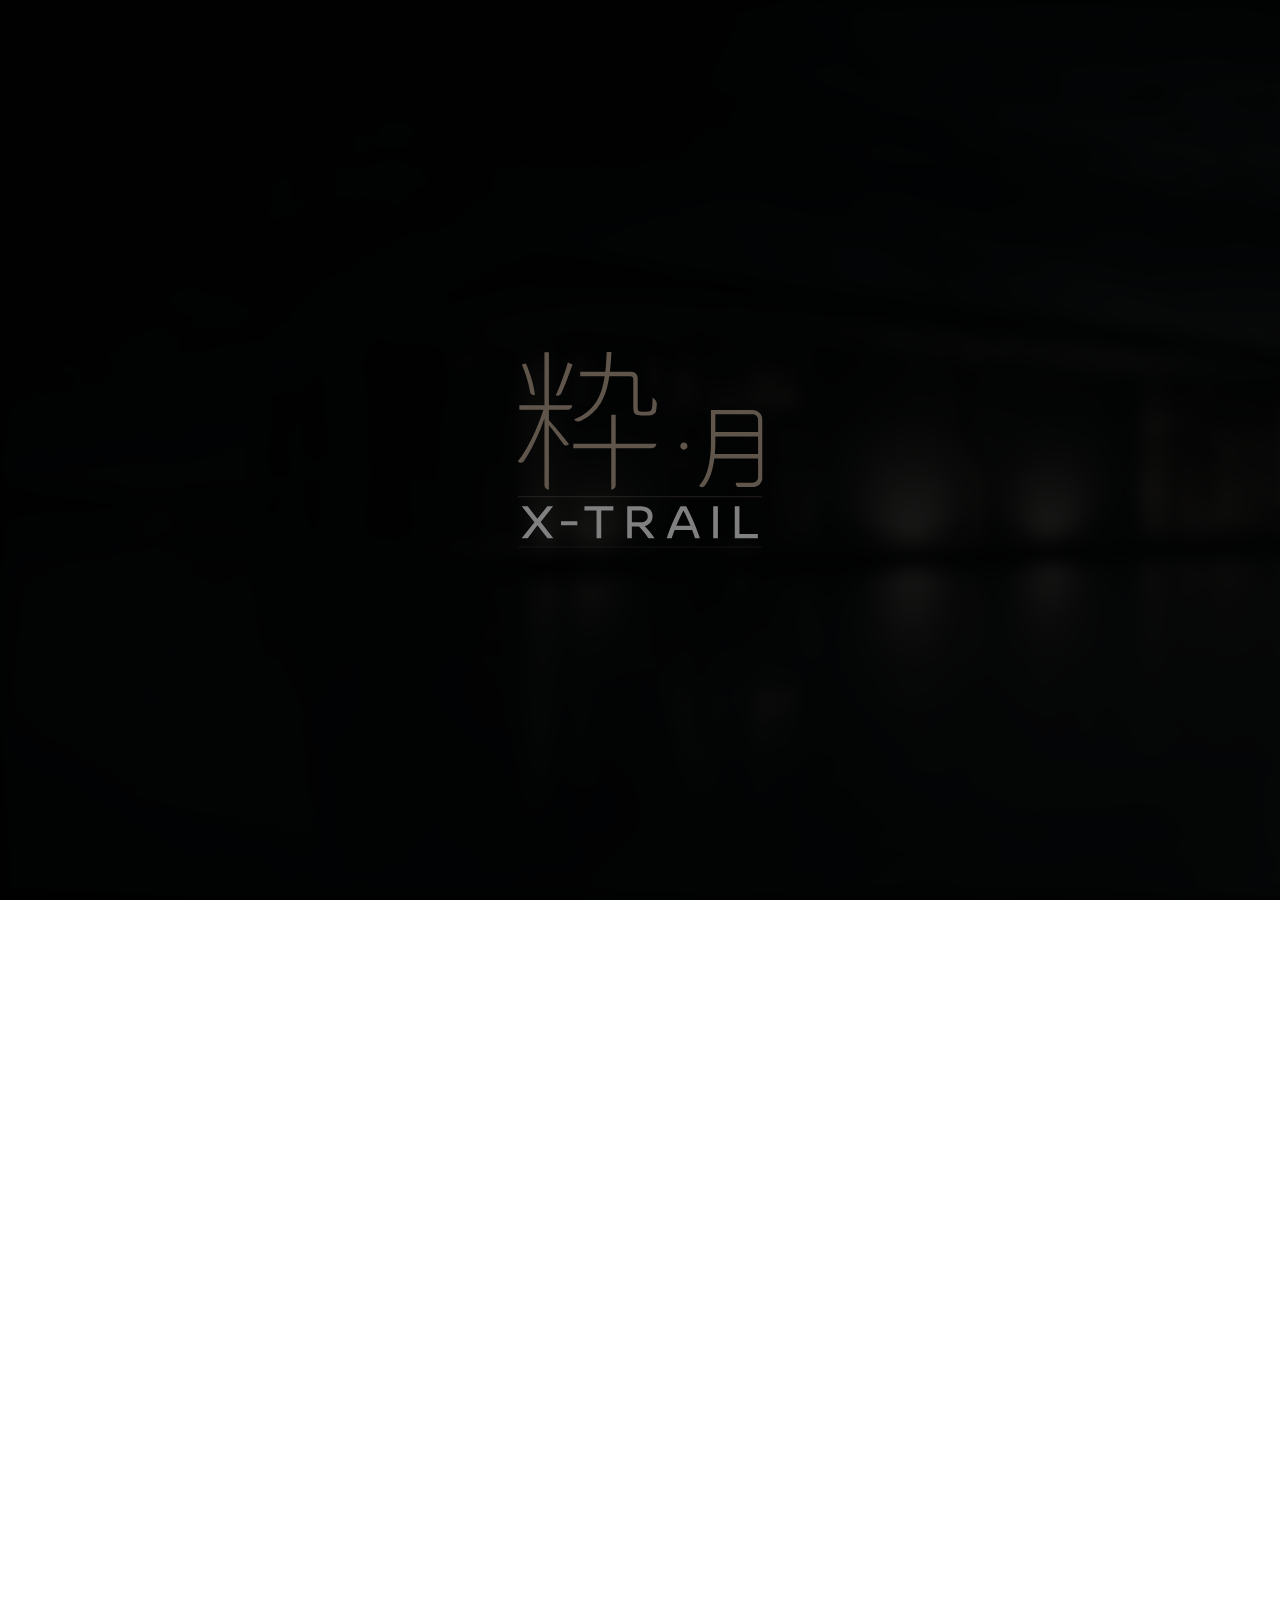
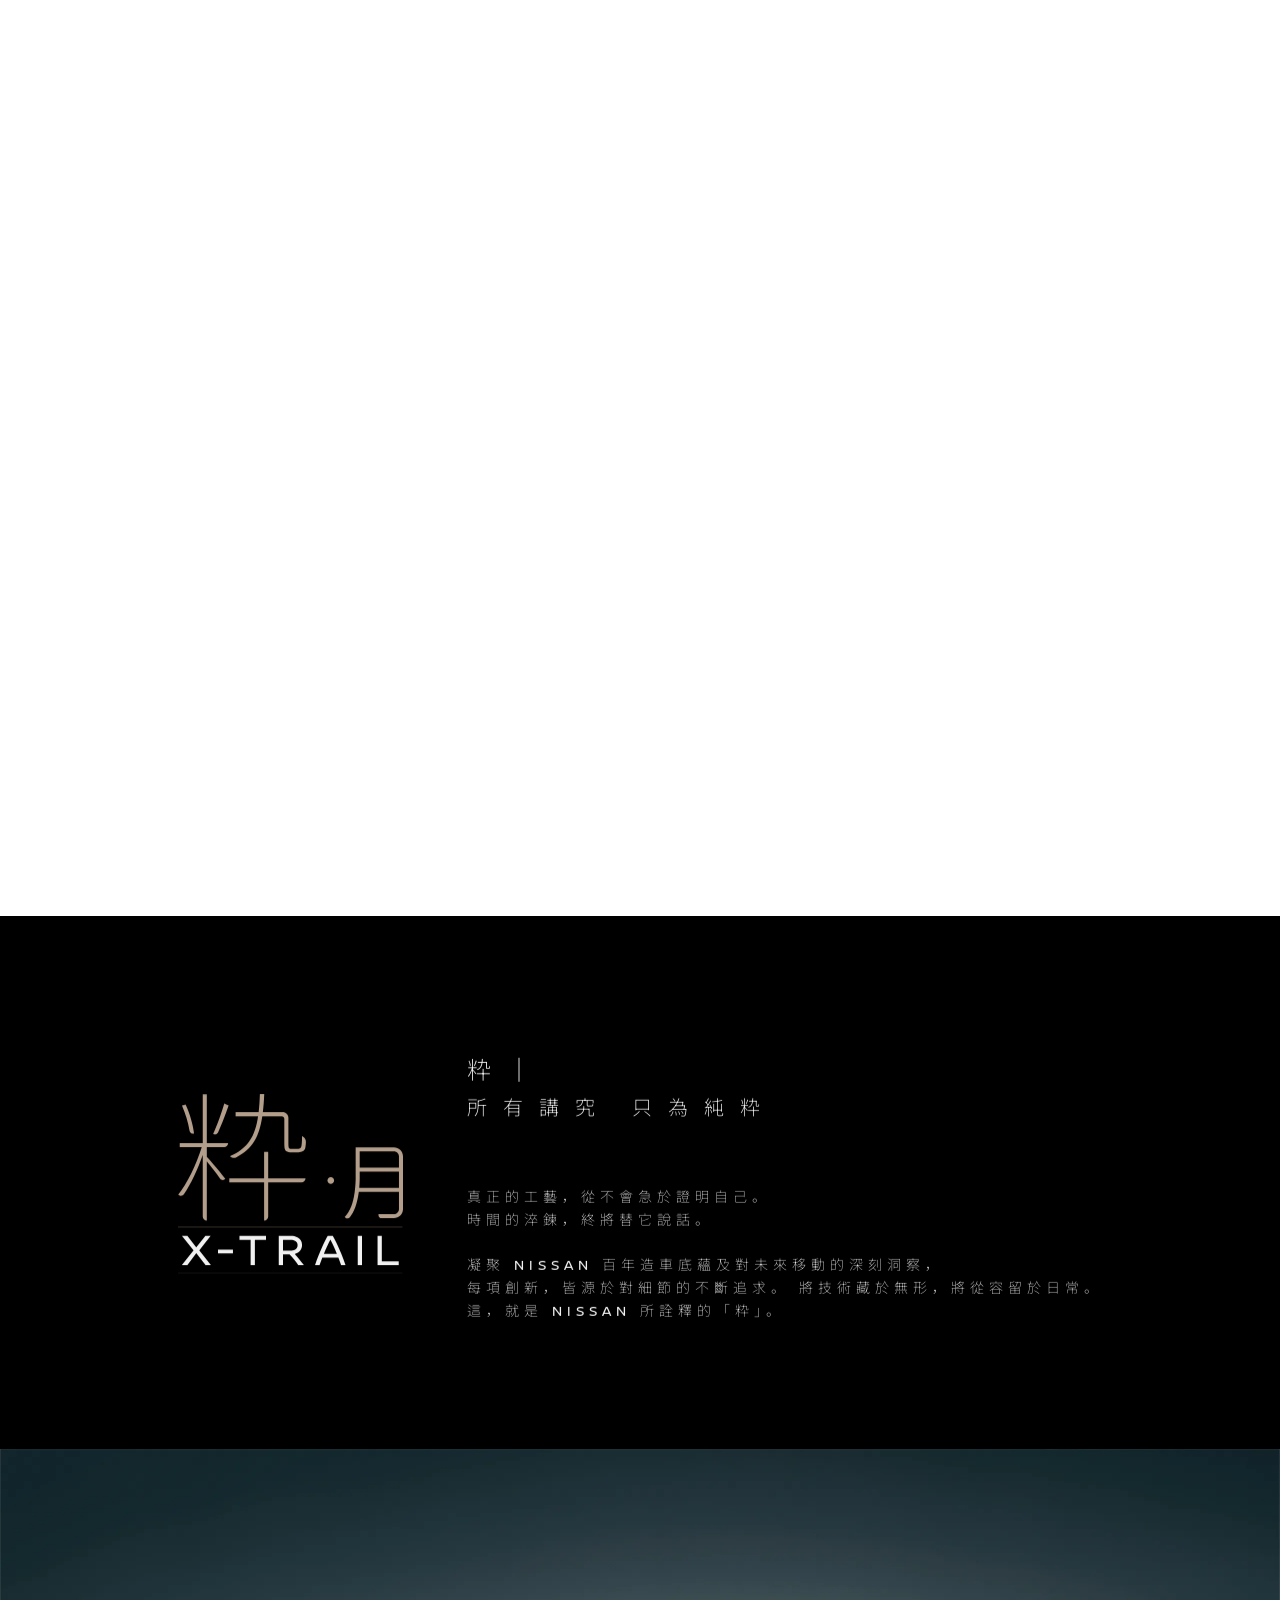
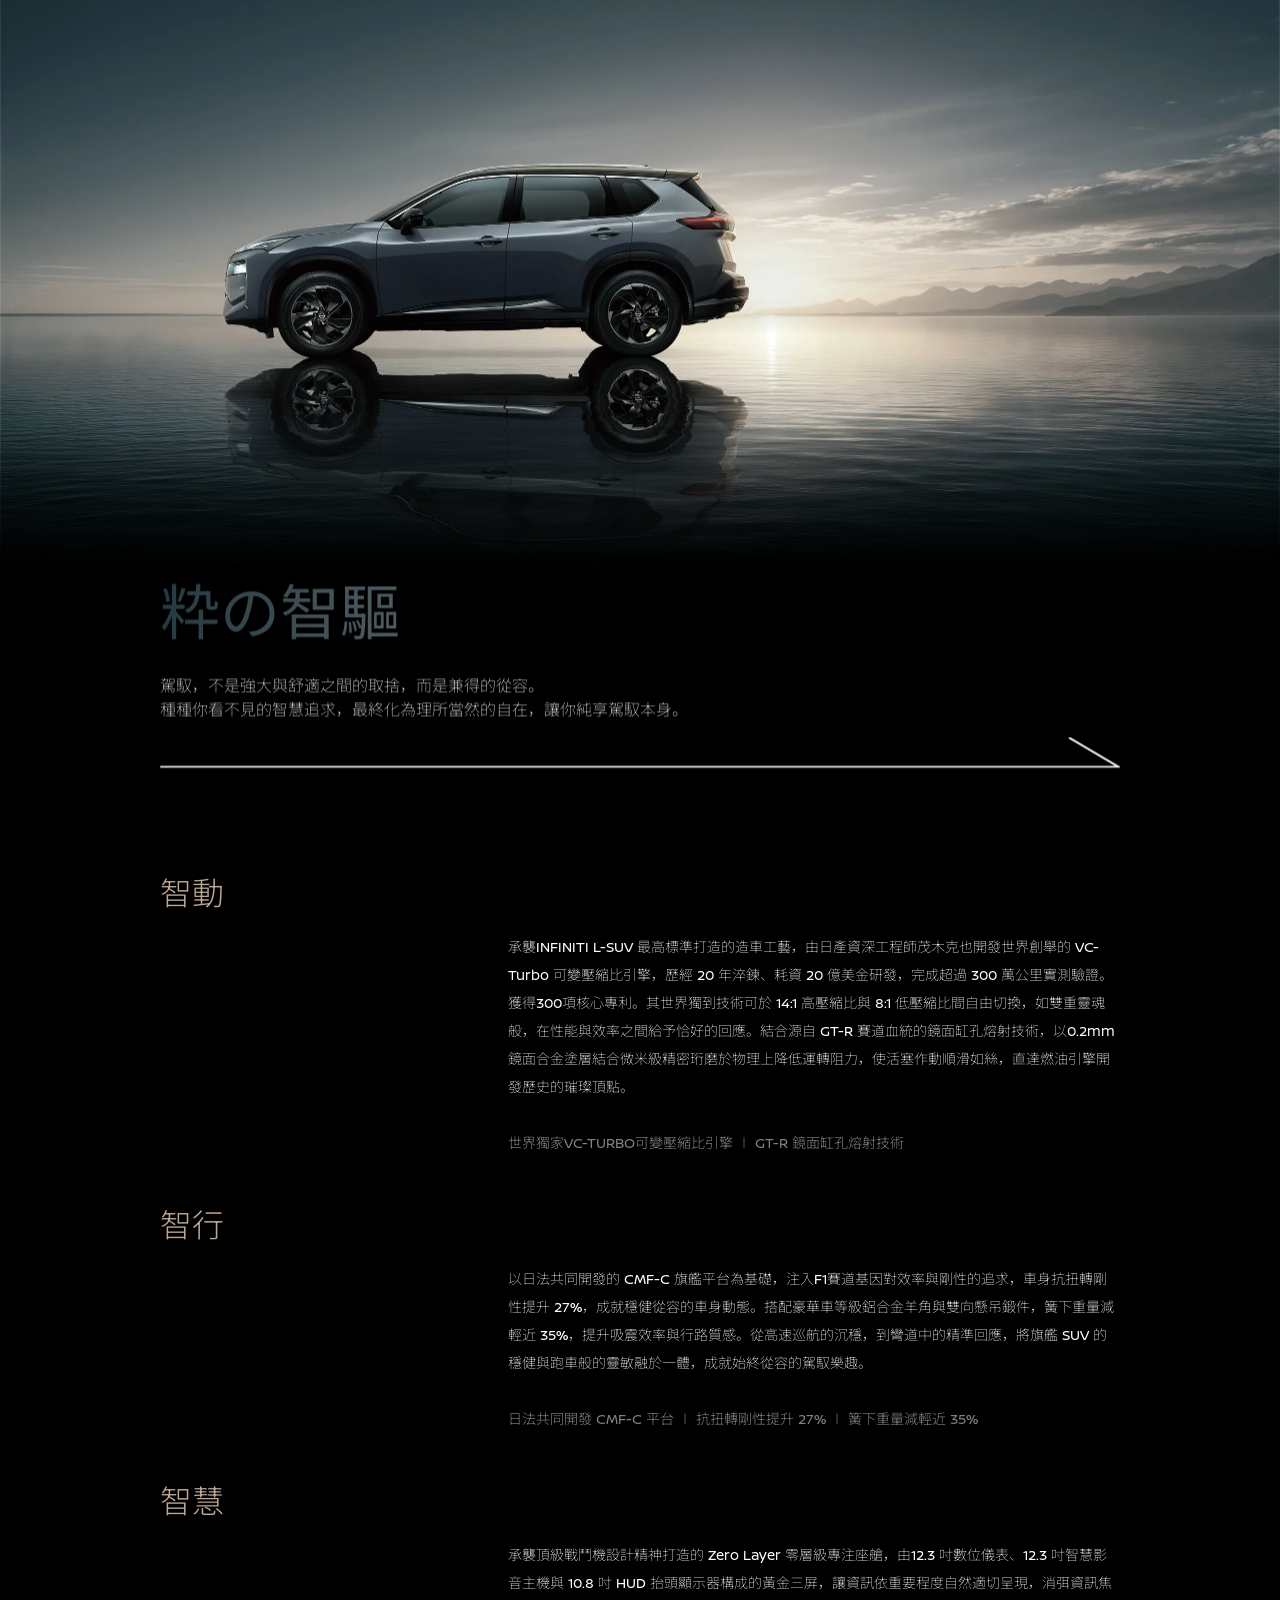
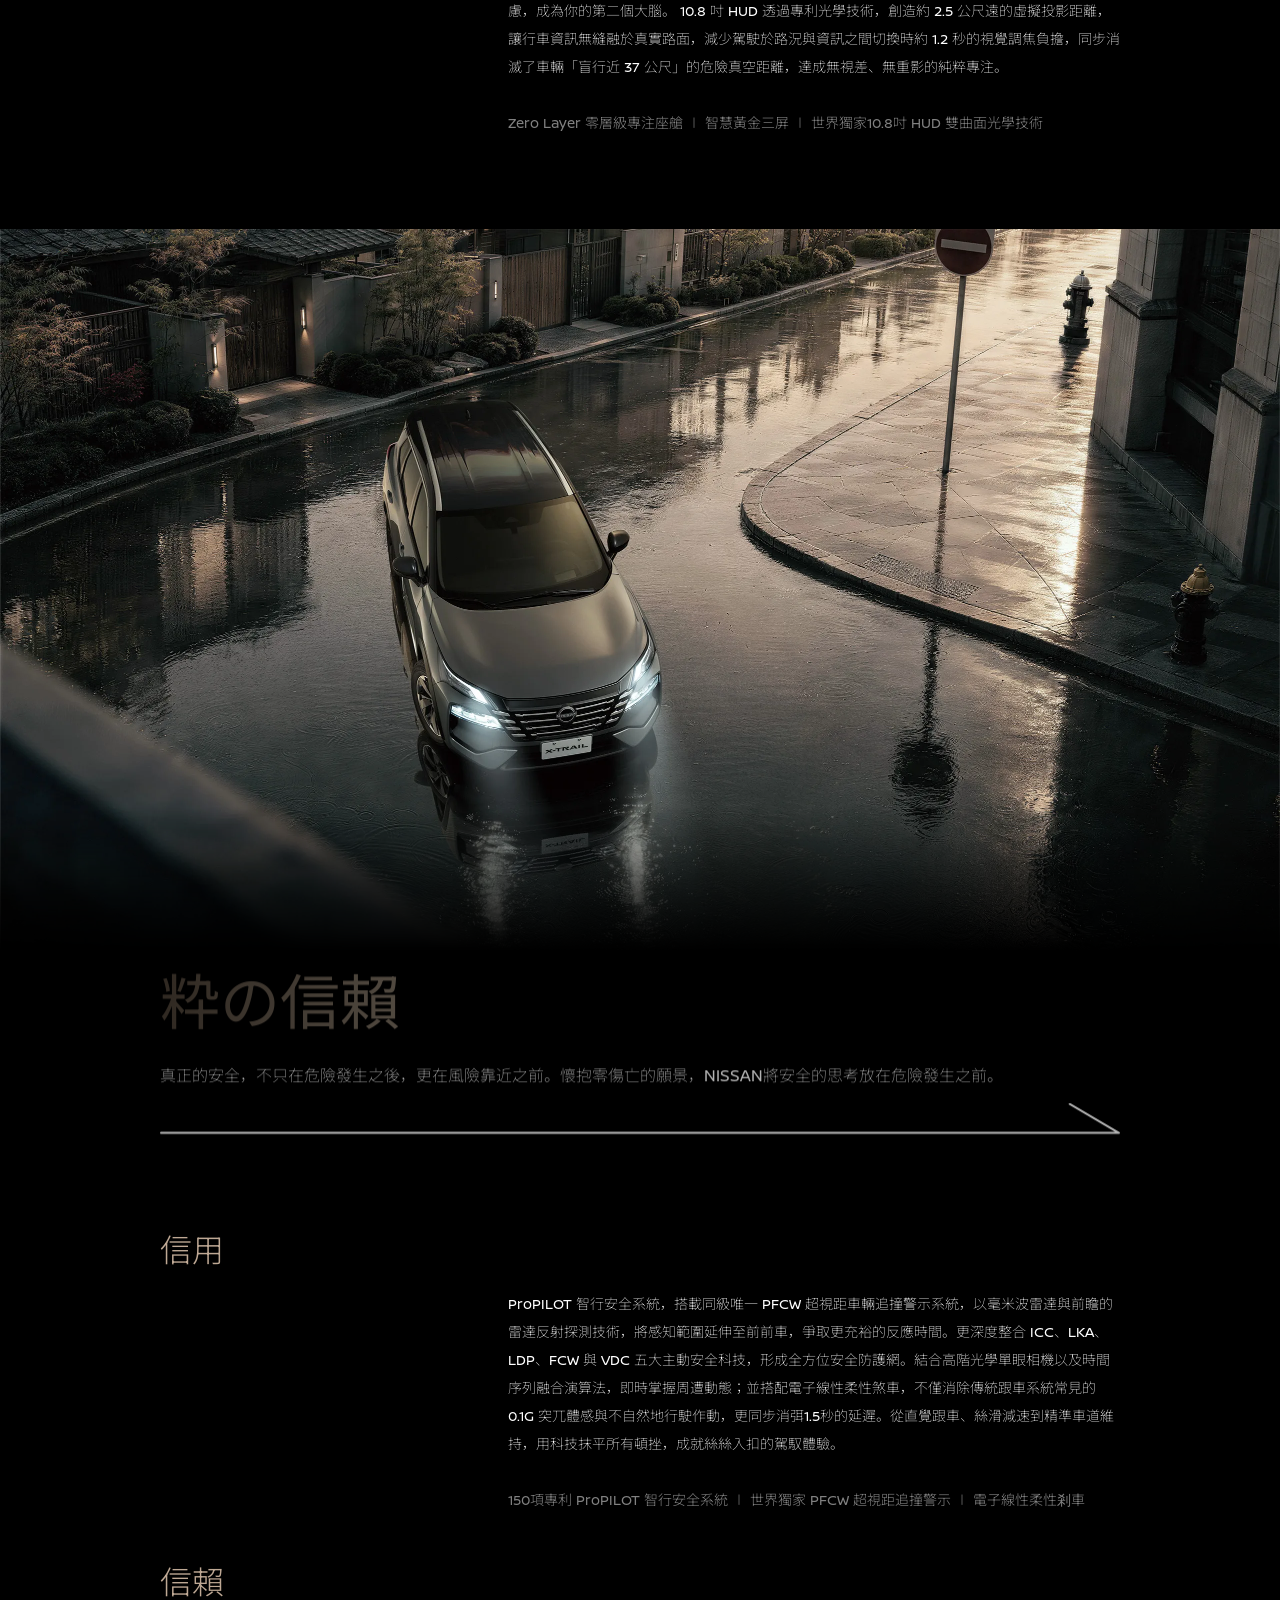
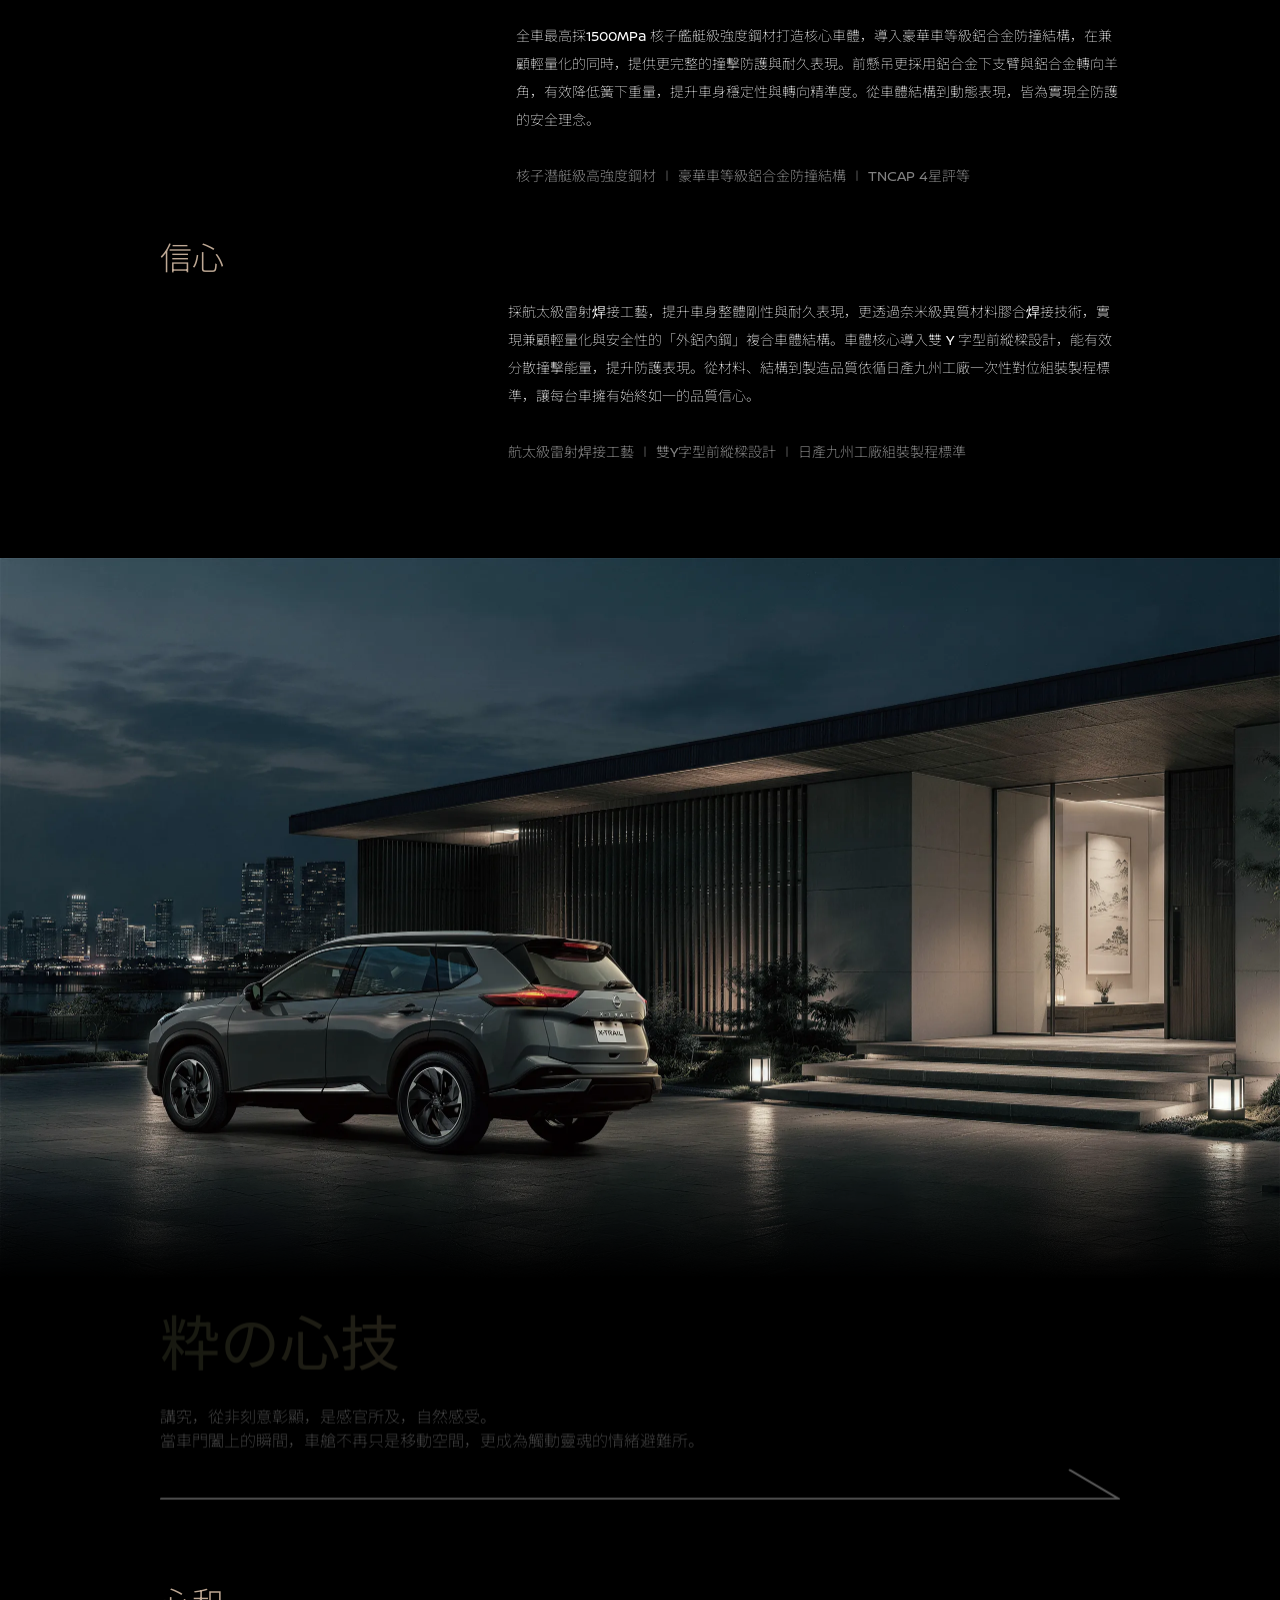
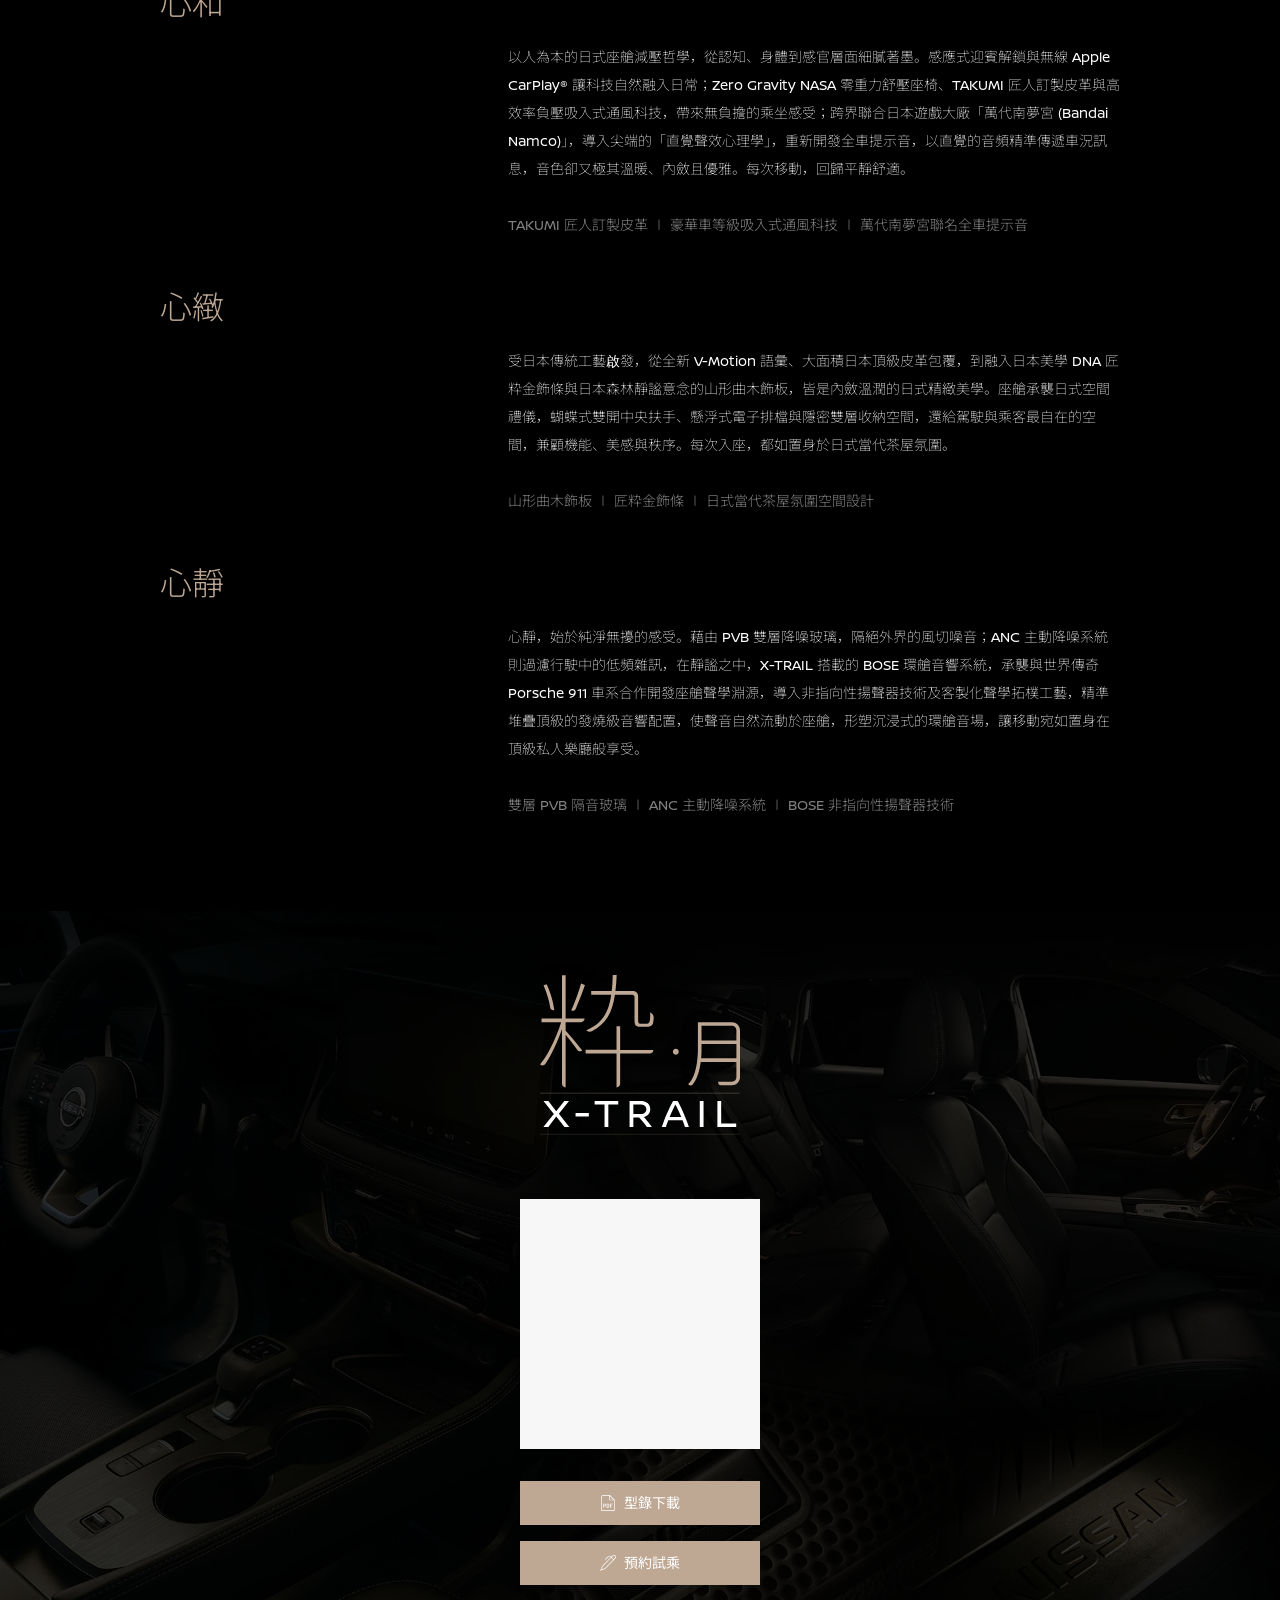
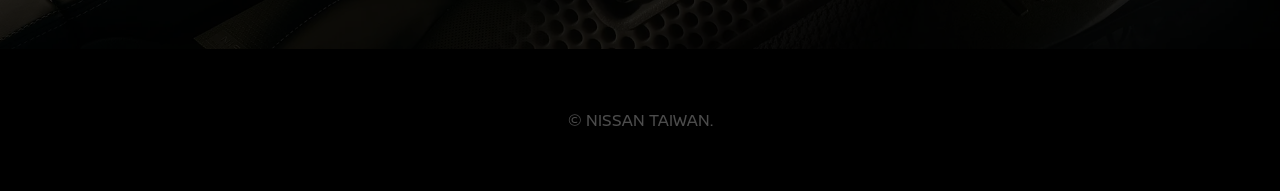
==== commit 41ef4cc3: "feat: 022" ====
--- a/index.html
+++ b/index.html
@@ -453,16 +453,16 @@
     <header class="fixed top-0 left-0 w-full z-[100] bg-transparent transition-all duration-300">
         <div id="web-header" class="relative mx-auto flex flex-row items-center justify-between px-12 py-6 gap-x-0">
             <div id="web-logo" class="hidden md:block">
-                <a href="#" class="w-[72px] block transition-transform duration-300 hover:scale-105">
+                <a href="#" class="US_N_202607_xtrail_launch_brandlogo w-[72px] block transition-transform duration-300 hover:scale-105">
                     <img src="./assets/img/icon/logo.svg" alt="NISSAN LOGO" class="w-[72px] h-auto object-contain brightness-0 invert">
                 </a>
             </div>
             <nav id="web-menu" class="hidden md:flex items-center gap-x-16 md:order-2">
-                <a href="#intro-section" class="text-base font-normal transition-colors duration-300 hover:brightness-125" style="color: #BEA894;">何謂「粋」</a>
-                <a href="#usp-section-web-1" class="text-base font-normal transition-colors duration-300 hover:brightness-125" style="color: #BEA894;">粋の智驅</a>
-                <a href="#usp-section-web-2" class="text-base font-normal transition-colors duration-300 hover:brightness-125" style="color: #BEA894;">粋の信賴</a>
-                <a href="#usp-section-web-3" class="text-base font-normal transition-colors duration-300 hover:brightness-125" style="color: #BEA894;">粋の心技</a>
-                <a href="#price-section" class="text-base font-normal transition-colors duration-300 hover:brightness-125" style="color: #BEA894;">親身感受 X-TRAIL</a>
+                <a href="#intro-section" class="US_N_202607_xtrail_launch_menu_ikitsuki text-base font-normal transition-colors duration-300 hover:brightness-125" style="color: #BEA894;">何謂「粋」</a>
+                <a href="#usp-section-web-1" class="US_N_202607_xtrail_launch_menu_driving text-base font-normal transition-colors duration-300 hover:brightness-125" style="color: #BEA894;">粋の智驅</a>
+                <a href="#usp-section-web-2" class="US_N_202607_xtrail_launch_menu_trust text-base font-normal transition-colors duration-300 hover:brightness-125" style="color: #BEA894;">粋の信賴</a>
+                <a href="#usp-section-web-3" class="US_N_202607_xtrail_launch_menu_technology text-base font-normal transition-colors duration-300 hover:brightness-125" style="color: #BEA894;">粋の心技</a>
+                <a href="#price-section" class="US_N_202607_xtrail_launch_menu_xtrail text-base font-normal transition-colors duration-300 hover:brightness-125" style="color: #BEA894;">親身感受 X-TRAIL</a>
             </nav>
         </div>
         <div id="mobile-header" class="relative mx-auto flex flex-row items-center justify-start px-6 py-6 gap-x-4">
@@ -470,7 +470,7 @@
                 <img src="./assets/img/icon/menu-burger.svg" class="w-4 h-4 brightness-0 invert" alt="menu icon">
             </button>
             <div id="mobile-logo" class="block transition-transform duration-300 hover:scale-105">
-                <a href="#" class="w-[120px] block transition-transform duration-300 hover:scale-105">
+                <a href="#" class="US_N_202607_xtrail_launch_brandlogo w-[120px] block transition-transform duration-300 hover:scale-105">
                     <img src="./assets/img/icon/logo_text.svg" alt="NISSAN LOGO" class="w-[120px] h-auto object-contain brightness-0 invert">
                 </a>
             </div>
@@ -478,11 +478,11 @@
 
             <div id="mobile-dropdown-menu" class="hidden absolute top-full left-6 bg-[#0A0A0A]/85 z-[150] px-6 py-8">
                 <nav class="flex flex-col gap-y-6">
-                    <a href="#intro-section" class="mobile-menu-link text-base font-normal transition-colors duration-300 block hover:brightness-125" style="color: #BEA894;">何謂「粋」</a>
-                    <a href="#usp-section-mob-1" data-usp-target="1" class="mobile-menu-link text-base font-normal transition-colors duration-300 block hover:brightness-125" style="color: #BEA894;">粋の智驅</a>
-                    <a href="#usp-section-mob-2" data-usp-target="2" class="mobile-menu-link text-base font-normal transition-colors duration-300 block hover:brightness-125" style="color: #BEA894;">粋の信賴</a>
-                    <a href="#usp-section-mob-3" data-usp-target="3" class="mobile-menu-link text-base font-normal transition-colors duration-300 block hover:brightness-125" style="color: #BEA894;">粋の心技</a>
-                    <a href="#price-section" class="mobile-menu-link text-base font-normal transition-colors duration-300 block hover:brightness-125" style="color: #BEA894;">親身感受 X-TRAIL</a>
+                    <a href="#intro-section" class="US_N_202607_xtrail_launch_menu_ikitsuki mobile-menu-link text-base font-normal transition-colors duration-300 block hover:brightness-125" style="color: #BEA894;">何謂「粋」</a>
+                    <a href="#usp-section-mob-1" data-usp-target="1" class="US_N_202607_xtrail_launch_menu_driving mobile-menu-link text-base font-normal transition-colors duration-300 block hover:brightness-125" style="color: #BEA894;">粋の智驅</a>
+                    <a href="#usp-section-mob-2" data-usp-target="2" class="US_N_202607_xtrail_launch_menu_trust mobile-menu-link text-base font-normal transition-colors duration-300 block hover:brightness-125" style="color: #BEA894;">粋の信賴</a>
+                    <a href="#usp-section-mob-3" data-usp-target="3" class="US_N_202607_xtrail_launch_menu_technology mobile-menu-link text-base font-normal transition-colors duration-300 block hover:brightness-125" style="color: #BEA894;">粋の心技</a>
+                    <a href="#price-section" class="US_N_202607_xtrail_launch_menu_xtrail mobile-menu-link text-base font-normal transition-colors duration-300 block hover:brightness-125" style="color: #BEA894;">親身感受 X-TRAIL</a>
                     <a href="https://new.nissan.com.tw/nissan/cars/x-trail" target="_blank" class="mobile-menu-link text-base font-normal transition-colors duration-300 block hover:brightness-125" style="color: #BEA894;">NISSAN 車型網</a>
                 </nav>
             </div>
@@ -504,7 +504,7 @@
     </div>
 
     <section id="intro-section" class="relative z-10 w-full bg-black flex items-center justify-center h-dvh md:h-auto">
-        <div id="intro-content" class="flex flex-row items-center justify-center gap-16 max-w-6xl w-full py-32 px-8">
+        <div id="intro-content" class="US_N_202607_xtrail_launch_ikitsuki_video flex flex-row items-center justify-center gap-16 max-w-6xl w-full py-32 px-8">
             <img src="./assets/img/banner/title.svg" alt="title" class="h-auto w-[225px] my-auto fade-in">
             <div class="text-xl text-white">
                 <div class="fade-in mb-16">
@@ -559,7 +559,7 @@
                     </div>
                     <img src="./assets/img/icon/line_lg.svg" alt="line" class="text-white mt-4">
                 </div>
-                <div class="flex flex-col justify-center items-start">
+                <div class="US_N_202607_xtrail_launch_usp1_1 flex flex-col justify-center items-start">
                     <div class="flex flex-row items-center mb-4 font-light" style="color: #BEA894;">
                         <span class="text-[32px]"> 智動 </span>
                     </div>
@@ -575,7 +575,7 @@
                         </div>
                     </div>
                 </div>
-                <div class="flex flex-col justify-center items-start">
+                <div class="US_N_202607_xtrail_launch_usp1_2 flex flex-col justify-center items-start">
                     <div class="flex flex-row items-center mb-4 font-light" style="color: #BEA894;">
                         <span class="text-[32px]"> 智行 </span>
                     </div>
@@ -591,7 +591,7 @@
                         </div>
                     </div>
                 </div>
-                <div class="flex flex-col justify-center items-start">
+                <div class="US_N_202607_xtrail_launch_usp1_3 flex flex-col justify-center items-start">
                     <div class="flex flex-row items-center mb-4 font-light" style="color: #BEA894;">
                         <span class="text-[32px]"> 智慧 </span>
                     </div>
@@ -618,7 +618,7 @@
                     </div>
                     <img src="./assets/img/icon/line_lg.svg" alt="line" class="text-white mt-4">
                 </div>
-                <div class="flex flex-col justify-center items-start">
+                <div class="US_N_202607_xtrail_launch_usp2_1 flex flex-col justify-center items-start">
                     <div class="flex flex-row items-center mb-4 font-light" style="color: #BEA894;">
                         <span class="text-[32px]"> 信用 </span>
                     </div>
@@ -634,7 +634,7 @@
                         </div>
                     </div>
                 </div>
-                <div class="flex flex-col justify-center items-start">
+                <div class="US_N_202607_xtrail_launch_usp2_2 flex flex-col justify-center items-start">
                     <div class="flex flex-row items-center mb-4 font-light" style="color: #BEA894;">
                         <span class="text-[32px]"> 信賴 </span>
                     </div>
@@ -650,7 +650,7 @@
                         </div>
                     </div>
                 </div>
-                <div class="flex flex-col justify-center items-start">
+                <div class="US_N_202607_xtrail_launch_usp2_3 flex flex-col justify-center items-start">
                     <div class="flex flex-row items-center mb-4 font-light" style="color: #BEA894;">
                         <span class="text-[32px]"> 信心 </span>
                     </div>
@@ -678,7 +678,7 @@
                     </div>
                     <img src="./assets/img/icon/line_lg.svg" alt="line" class="text-white mt-4">
                 </div>
-                <div class="flex flex-col justify-center items-start">
+                <div class="US_N_202607_xtrail_launch_usp3_1 flex flex-col justify-center items-start">
                     <div class="flex flex-row items-center mb-4 font-light" style="color: #BEA894;">
                         <span class="text-[32px]"> 心和 </span>
                     </div>
@@ -694,7 +694,7 @@
                         </div>
                     </div>
                 </div>
-                <div class="flex flex-col justify-center items-start">
+                <div class="US_N_202607_xtrail_launch_usp3_2 flex flex-col justify-center items-start">
                     <div class="flex flex-row items-center mb-4 font-light" style="color: #BEA894;">
                         <span class="text-[32px]"> 心緻 </span>
                     </div>
@@ -710,7 +710,7 @@
                         </div>
                     </div>
                 </div>
-                <div class="flex flex-col justify-center items-start">
+                <div class="US_N_202607_xtrail_launch_usp3_3 flex flex-col justify-center items-start">
                     <div class="flex flex-row items-center mb-4 font-light" style="color: #BEA894;">
                         <span class="text-[32px]"> 心靜 </span>
                     </div>
@@ -744,7 +744,7 @@
                 </div>
                 <img src="./assets/img/icon/line_lg.svg" alt="line" class="text-white mb-4">
             </div>
-            <div class="usp-mob-layer-subtitle flex flex-col justify-center items-start px-8 max-w-sm mx-auto">
+            <div class="US_N_202607_xtrail_launch_usp1_1 usp-mob-layer-subtitle flex flex-col justify-center items-start px-8 max-w-sm mx-auto">
                 <div class="flex flex-col items-start mb-4 font-light" style="color: #BEA894;">
                     <span class="text-[32px]"> 智動 </span>
                     <span class="usp-mob-layer-tip-mob font-light text-xs" style="color: #818181;">世界獨家VC-TURBO可變壓縮比引擎 ∣ GT-R 鏡面缸孔熔射技術</span>
@@ -767,7 +767,7 @@
                     </div>
                 </div>
             </div>
-            <div class="usp-mob-layer-subtitle flex flex-col justify-center items-start px-8 max-w-sm mx-auto">
+            <div class="US_N_202607_xtrail_launch_usp1_2 usp-mob-layer-subtitle flex flex-col justify-center items-start px-8 max-w-sm mx-auto">
                 <div class="flex flex-col items-start mb-4 font-light" style="color: #BEA894;">
                     <span class="text-[32px]"> 智行 </span>
                     <span class="usp-mob-layer-tip-mob font-light text-xs" style="color: #818181;">日法共同開發 CMF-C 平台 ∣ 抗扭轉剛性提升 27% ∣ 簧下重量減輕近 35%</span>
@@ -790,7 +790,7 @@
                     </div>
                 </div>
             </div>
-            <div class="usp-mob-layer-subtitle flex flex-col justify-center items-start px-8 max-w-sm mx-auto">
+            <div class="US_N_202607_xtrail_launch_usp1_3 usp-mob-layer-subtitle flex flex-col justify-center items-start px-8 max-w-sm mx-auto">
                 <div class="flex flex-col items-start mb-4 font-light" style="color: #BEA894;">
                     <span class="text-[32px]"> 智慧 </span>
                     <span class="usp-mob-layer-tip-mob font-light text-xs" style="color: #818181;">Zero Layer 零層級專注座艙 ∣ 智慧黃金三屏 ∣ 世界獨家10.8吋 HUD 雙曲面光學技術</span>
@@ -827,7 +827,7 @@
                 </div>
                 <img src="./assets/img/icon/line_lg.svg" alt="line" class="text-white mb-4">
             </div>
-            <div class="usp-mob-layer-subtitle flex flex-col justify-center items-start px-8 max-w-sm mx-auto">
+            <div class="US_N_202607_xtrail_launch_usp2_1 usp-mob-layer-subtitle flex flex-col justify-center items-start px-8 max-w-sm mx-auto">
                 <div class="flex flex-col items-start mb-4 font-light" style="color: #BEA894;">
                     <span class="text-[32px]"> 信用 </span>
                     <span class="usp-mob-layer-tip-mob font-light text-xs" style="color: #818181;">150項專利 ProPILOT 智行安全系統 ∣ 世界獨家 PFCW 超視距追撞警示 ∣ 電子線性柔性剎車</span>
@@ -850,7 +850,7 @@
                     </div>
                 </div>
             </div>
-            <div class="usp-mob-layer-subtitle flex flex-col justify-center items-start px-8 max-w-sm mx-auto">
+            <div class="US_N_202607_xtrail_launch_usp2_2 usp-mob-layer-subtitle flex flex-col justify-center items-start px-8 max-w-sm mx-auto">
                 <div class="flex flex-col items-start mb-4 font-light" style="color: #BEA894;">
                     <span class="text-[32px]"> 信賴 </span>
                     <span class="usp-mob-layer-tip-mob font-light text-xs" style="color: #818181;">核子潛艇級高強度鋼材 ∣ 豪華車等級鋁合金防撞結構 ∣ TNCAP 4星評等</span>
@@ -873,7 +873,7 @@
                     </div>
                 </div>
             </div>
-            <div class="usp-mob-layer-subtitle flex flex-col justify-center items-start px-8 max-w-sm mx-auto">
+            <div class="US_N_202607_xtrail_launch_usp2_3 usp-mob-layer-subtitle flex flex-col justify-center items-start px-8 max-w-sm mx-auto">
                 <div class="flex flex-col items-start mb-4 font-light" style="color: #BEA894;">
                     <span class="text-[32px]"> 信心 </span>
                     <span class="usp-mob-layer-tip-mob font-light text-xs" style="color: #818181;">航太級雷射焊接工藝 ∣ 雙Y字型前縱樑設計 ∣ 日產九州工廠組裝製程標準</span>
@@ -911,7 +911,7 @@
                 </div>
                 <img src="./assets/img/icon/line_lg.svg" alt="line" class="text-white mb-4">
             </div>
-            <div class="usp-mob-layer-subtitle flex flex-col justify-center items-start px-8 max-w-sm mx-auto">
+            <div class="US_N_202607_xtrail_launch_usp3_1 usp-mob-layer-subtitle flex flex-col justify-center items-start px-8 max-w-sm mx-auto">
                 <div class="flex flex-col items-start mb-4 font-light" style="color: #BEA894;">
                     <span class="text-[32px]"> 心和 </span>
                     <span class="usp-mob-layer-tip-mob font-light text-xs" style="color: #818181;">TAKUMI 匠人訂製皮革 ∣ 豪華車等級吸入式通風科技 ∣ 萬代南夢宮聯名全車提示音</span>
@@ -934,7 +934,7 @@
                     </div>
                 </div>
             </div>
-            <div class="usp-mob-layer-subtitle flex flex-col justify-center items-start px-8 max-w-sm mx-auto">
+            <div class="US_N_202607_xtrail_launch_usp3_2 usp-mob-layer-subtitle flex flex-col justify-center items-start px-8 max-w-sm mx-auto">
                 <div class="flex flex-col items-start mb-4 font-light" style="color: #BEA894;">
                     <span class="text-[32px]"> 心緻 </span>
                     <span class="usp-mob-layer-tip-mob font-light text-xs" style="color: #818181;">山形曲木飾板 ∣ 匠粋金飾條 ∣ 日式當代茶屋氛圍空間設計</span>
@@ -957,7 +957,7 @@
                     </div>
                 </div>
             </div>
-            <div class="usp-mob-layer-subtitle flex flex-col justify-center items-start px-8 max-w-sm mx-auto">
+            <div class="US_N_202607_xtrail_launch_usp3_3 usp-mob-layer-subtitle flex flex-col justify-center items-start px-8 max-w-sm mx-auto">
                 <div class="flex flex-col items-start mb-4 font-light" style="color: #BEA894;">
                     <span class="text-[32px]"> 心靜 </span>
                     <span class="usp-mob-layer-tip-mob font-light text-xs" style="color: #818181;">雙層 PVB 隔音玻璃 ∣ ANC 主動降噪系統 ∣ BOSE 非指向性揚聲器技術</span>
@@ -1025,11 +1025,11 @@
                             <div class="fade-in text-center text-sm mt-4">*車價皆含政府舊換新補助</div>
                         </div>
                         <div class="flex flex-col xl:flex-row justify-center justify-center xl:w-full max-w-sm xl:max-w-none gap-4 mt-8 text-white">                            
-                            <a href="https://new.nissan.com.tw/upload/brochures/421B8DH106F5/X-TRAIL_ikitsuki.pdf" target="_blank" class="text-sm w-[240px] xl:w-1/2 py-3 text-center flex items-center justify-center gap-2 bg-[#BEA894] hover:bg-[#8a7465] transition-colors duration-300 cursor-pointer">
+                            <a href="https://new.nissan.com.tw/upload/brochures/421B8DH106F5/X-TRAIL_ikitsuki.pdf" target="_blank" class="US_N_202607_xtrail_launch_brochure text-sm w-[240px] xl:w-1/2 py-3 text-center flex items-center justify-center gap-2 bg-[#BEA894] hover:bg-[#8a7465] transition-colors duration-300 cursor-pointer">
                                 <img src="./assets/img/icon/file-pdf.svg" class="w-4 h-4 brightness-0 invert" alt="pdf icon">
                                 型錄下載
                             </a>
-                            <a href="https://service.nissan.com.tw/testdrive/?mod" target="_blank" class="text-sm w-[240px] xl:w-1/2 py-3 text-center flex items-center justify-center gap-2 bg-[#BEA894] hover:bg-[#8a7465] transition-colors duration-300 cursor-pointer">
+                            <a href="https://service.nissan.com.tw/testdrive/?mod" target="_blank" class="US_N_202607_xtrail_launch_testdrive text-sm w-[240px] xl:w-1/2 py-3 text-center flex items-center justify-center gap-2 bg-[#BEA894] hover:bg-[#8a7465] transition-colors duration-300 cursor-pointer">
                                 <img src="./assets/img/icon/pen-clip.svg" class="w-4 h-4 brightness-0 invert" alt="pen icon">
                                 預約試乘
                             </a>
@@ -1044,13 +1044,13 @@
     </section>
 
     <div id="side-btn" class="fixed right-0 -translate-y-1/2 z-[120] flex flex-col gap-y-[2px] bg-zinc-800 p-[1px] group w-12 hover:w-[160px] transition-all duration-300 ease-in-out overflow-hidden">
-        <a href="https://service.nissan.com.tw/testdrive/?mod" target="_blank" class="flex items-center justify-between w-[158px] h-12 bg-[#1E1E1E] px-4 text-white transition-colors duration-300 hover:text-[#BEA894]">
+        <a href="https://service.nissan.com.tw/testdrive/?mod" target="_blank" class="US_N_202607_xtrail_launch_testdrive flex items-center justify-between w-[158px] h-12 bg-[#1E1E1E] px-4 text-white transition-colors duration-300 hover:text-[#BEA894]">
             <div class="flex items-center gap-x-3 whitespace-nowrap font-light text-xs tracking-[2px]">
                 <img src="./assets/img/icon/pen-clip.svg" class="w-4 h-4 brightness-0 invert me-2" alt="pdf icon">
                 <span>預約試乘</span>
             </div>
         </a>
-        <a href="https://new.nissan.com.tw/upload/brochures/421B8DH106F5/X-TRAIL_ikitsuki.pdf" target="_blank" class="flex items-center justify-between w-[158px] h-12 bg-[#1E1E1E] px-4 text-white transition-colors duration-300 hover:text-[#BEA894]">
+        <a href="https://new.nissan.com.tw/upload/brochures/421B8DH106F5/X-TRAIL_ikitsuki.pdf" target="_blank" class="US_N_202607_xtrail_launch_brochure flex items-center justify-between w-[158px] h-12 bg-[#1E1E1E] px-4 text-white transition-colors duration-300 hover:text-[#BEA894]">
             <div class="flex items-center gap-x-3 whitespace-nowrap font-light text-xs tracking-[2px]">
                 <img src="./assets/img/icon/file-pdf.svg" class="w-4 h-4 brightness-0 invert me-2" alt="pdf icon">
                 <span>型錄下載</span>
@@ -1086,6 +1086,16 @@
                     onComplete: () => {
                         overlay.style.display = 'none';
                         document.body.style.overflow = '';
+
+                        
+                        setTimeout(() => {
+                            if(window.scrollY === 0) {
+                                lenis.scrollTo(kvTrigger.offsetHeight - window.innerHeight, {
+                                    duration: 18,
+                                    easing: (t) => Math.min(1, 1.001 - Math.pow(2, -10 * t))
+                                });
+                            }
+                        }, 2000);
                     }
                 });
             };
@@ -1095,7 +1105,7 @@
                 renderer: 'svg',
                 loop: false,
                 autoplay: true,
-                animationData: AN_TITLE_DATA  // 直接使用 JS 物件，不走 fetch
+                animationData: AN_TITLE_DATA
             });
 
             anim.addEventListener('complete', endIntro);
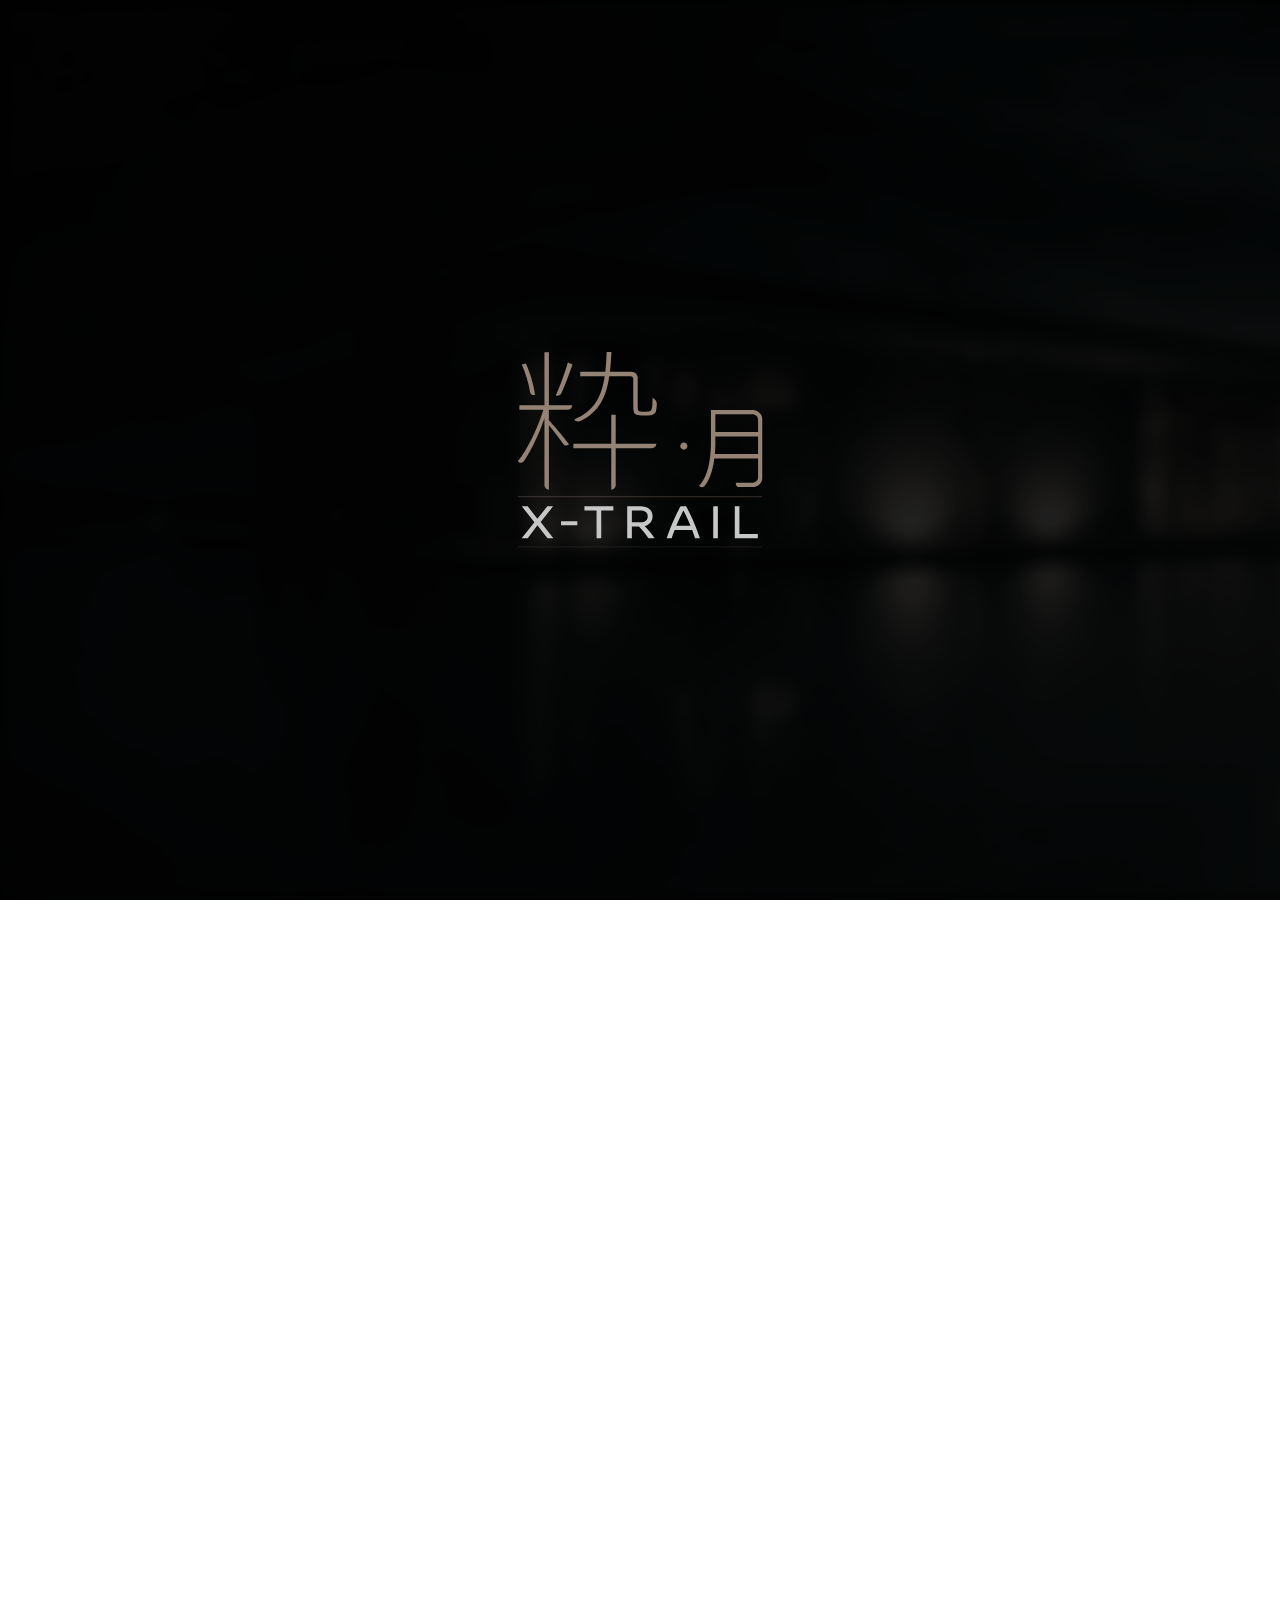
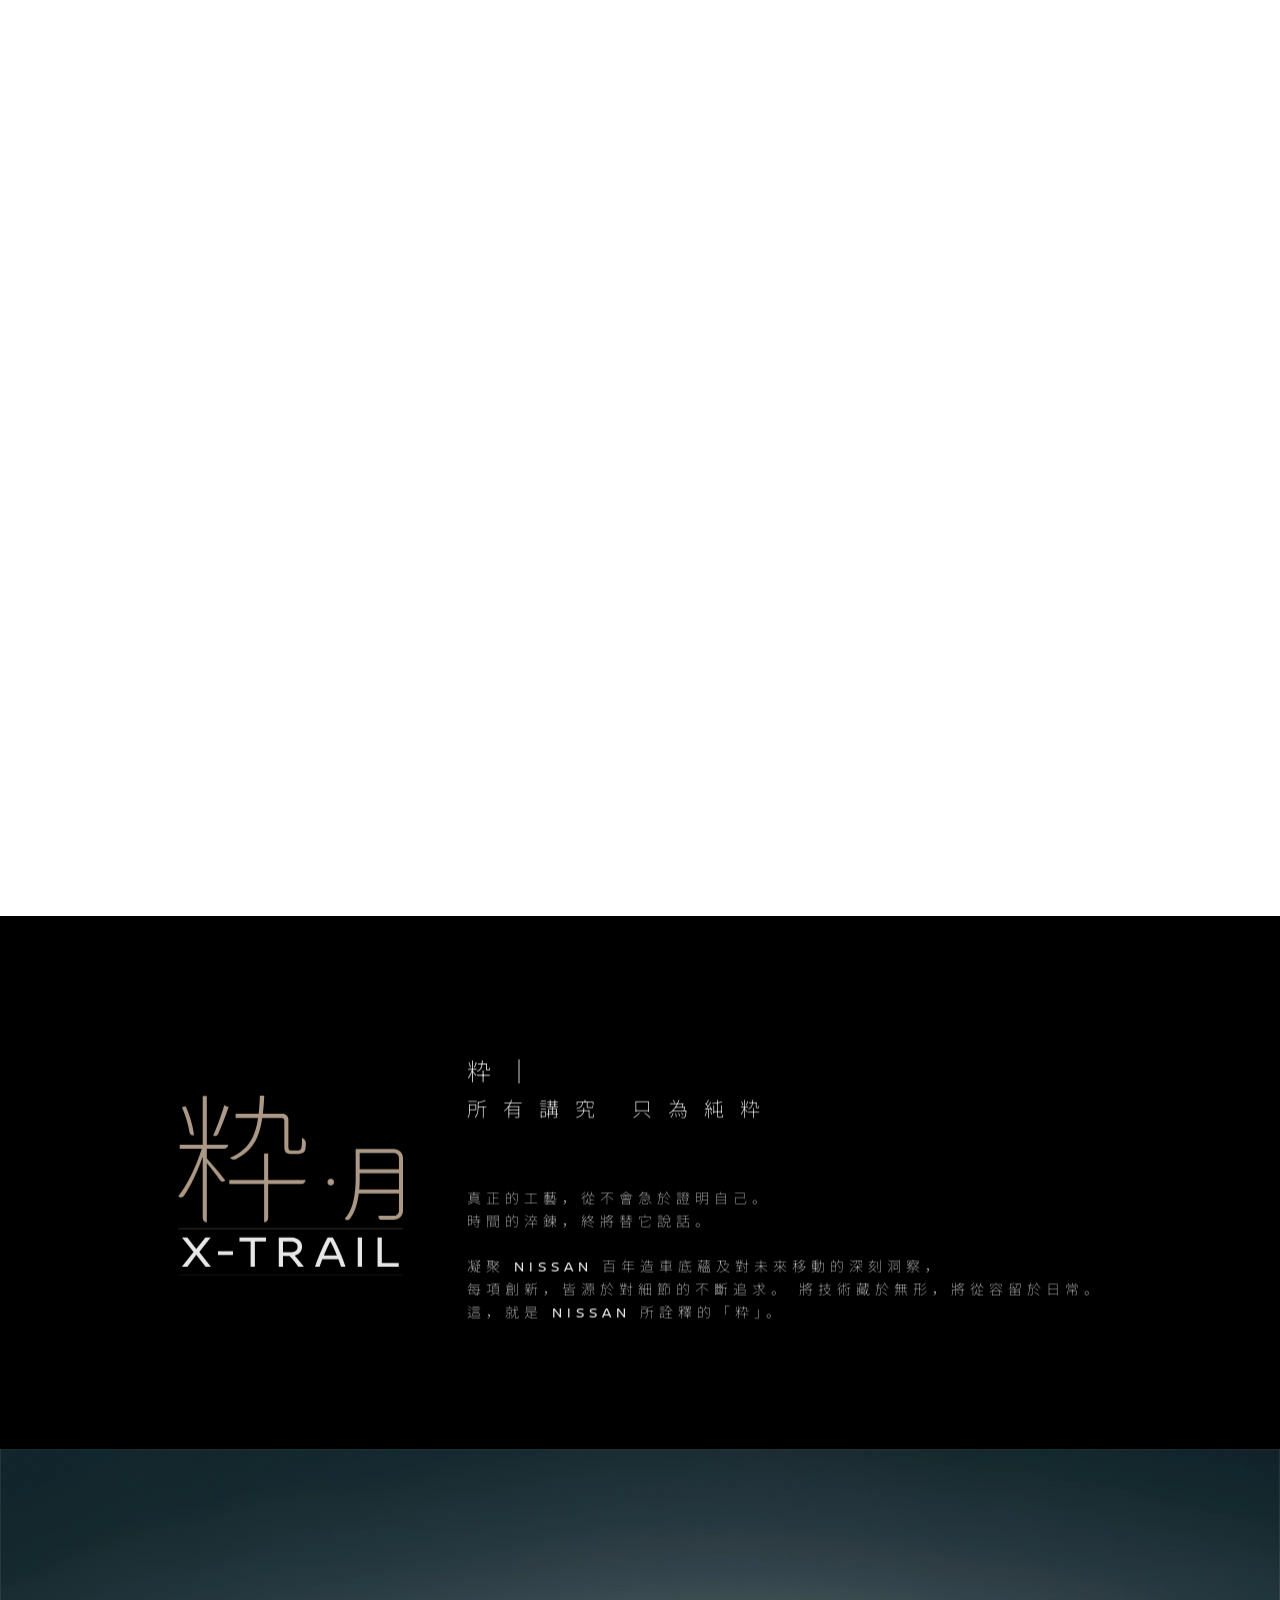
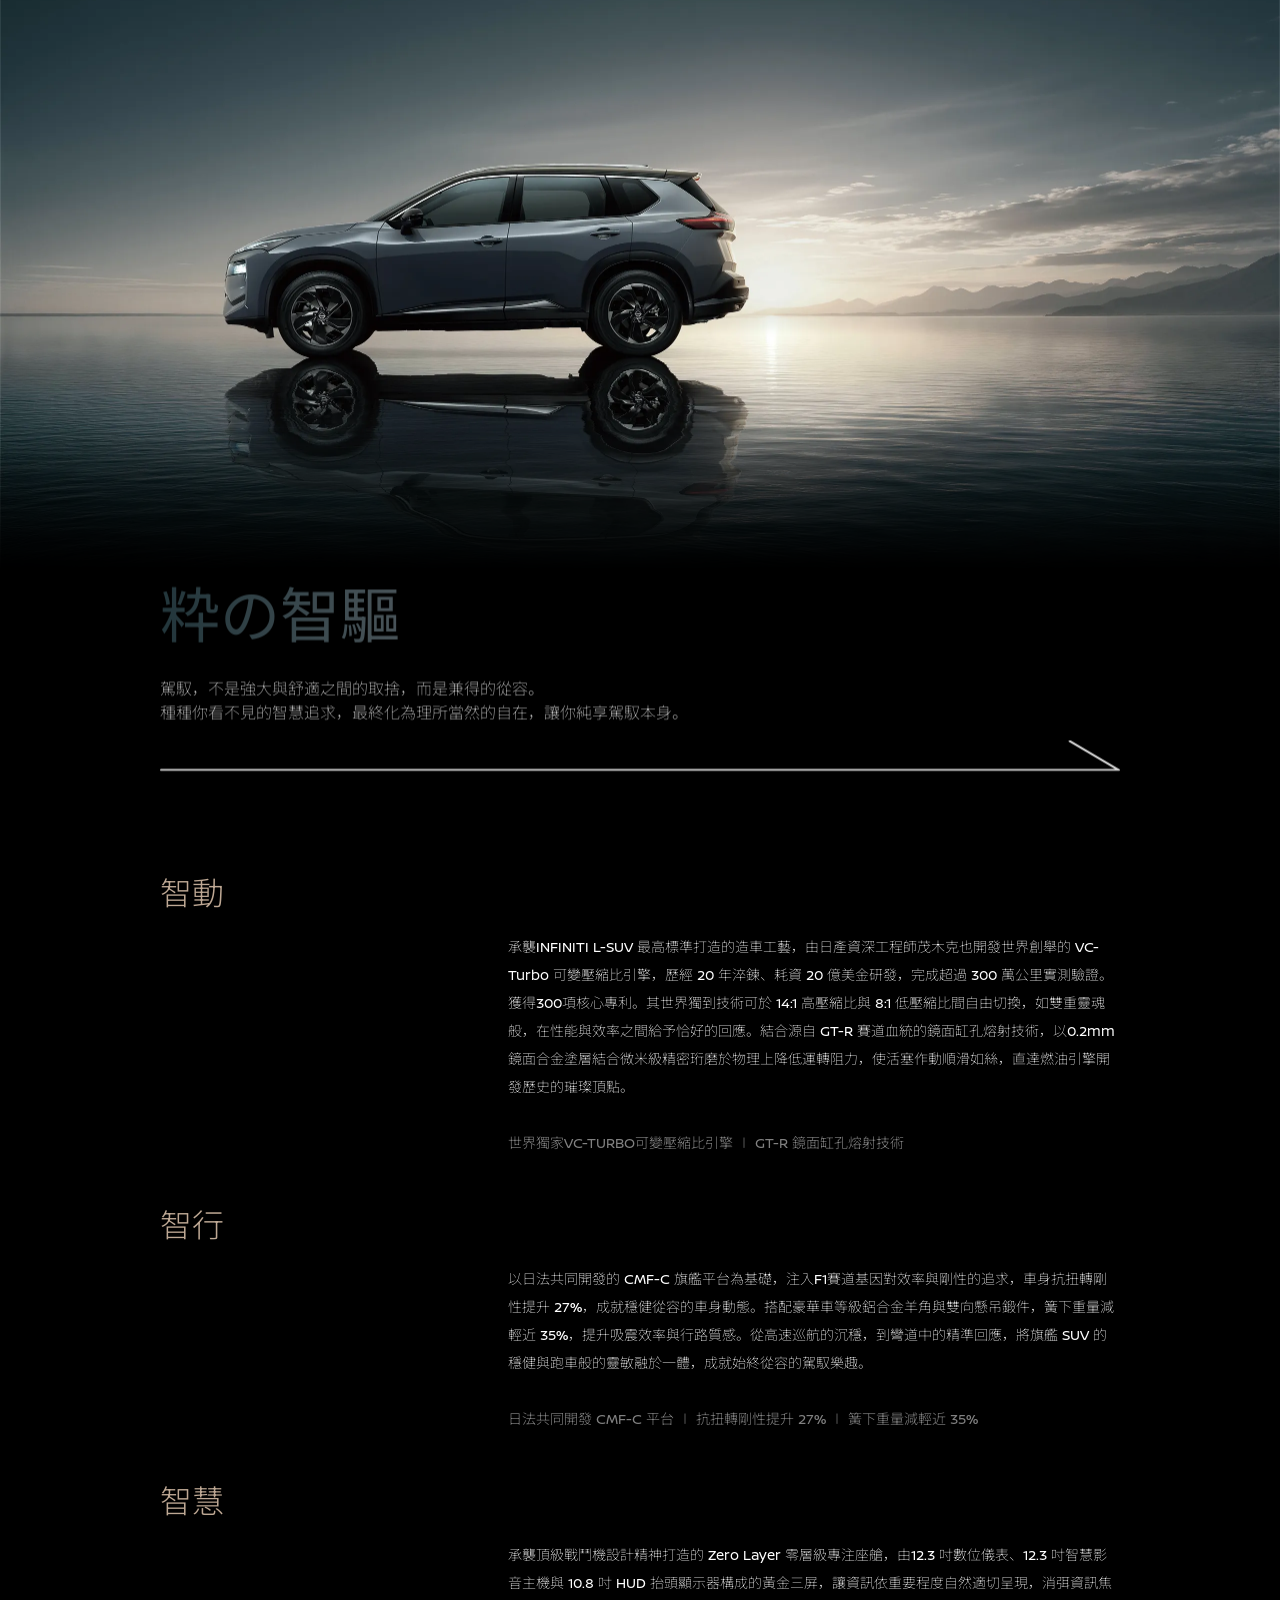
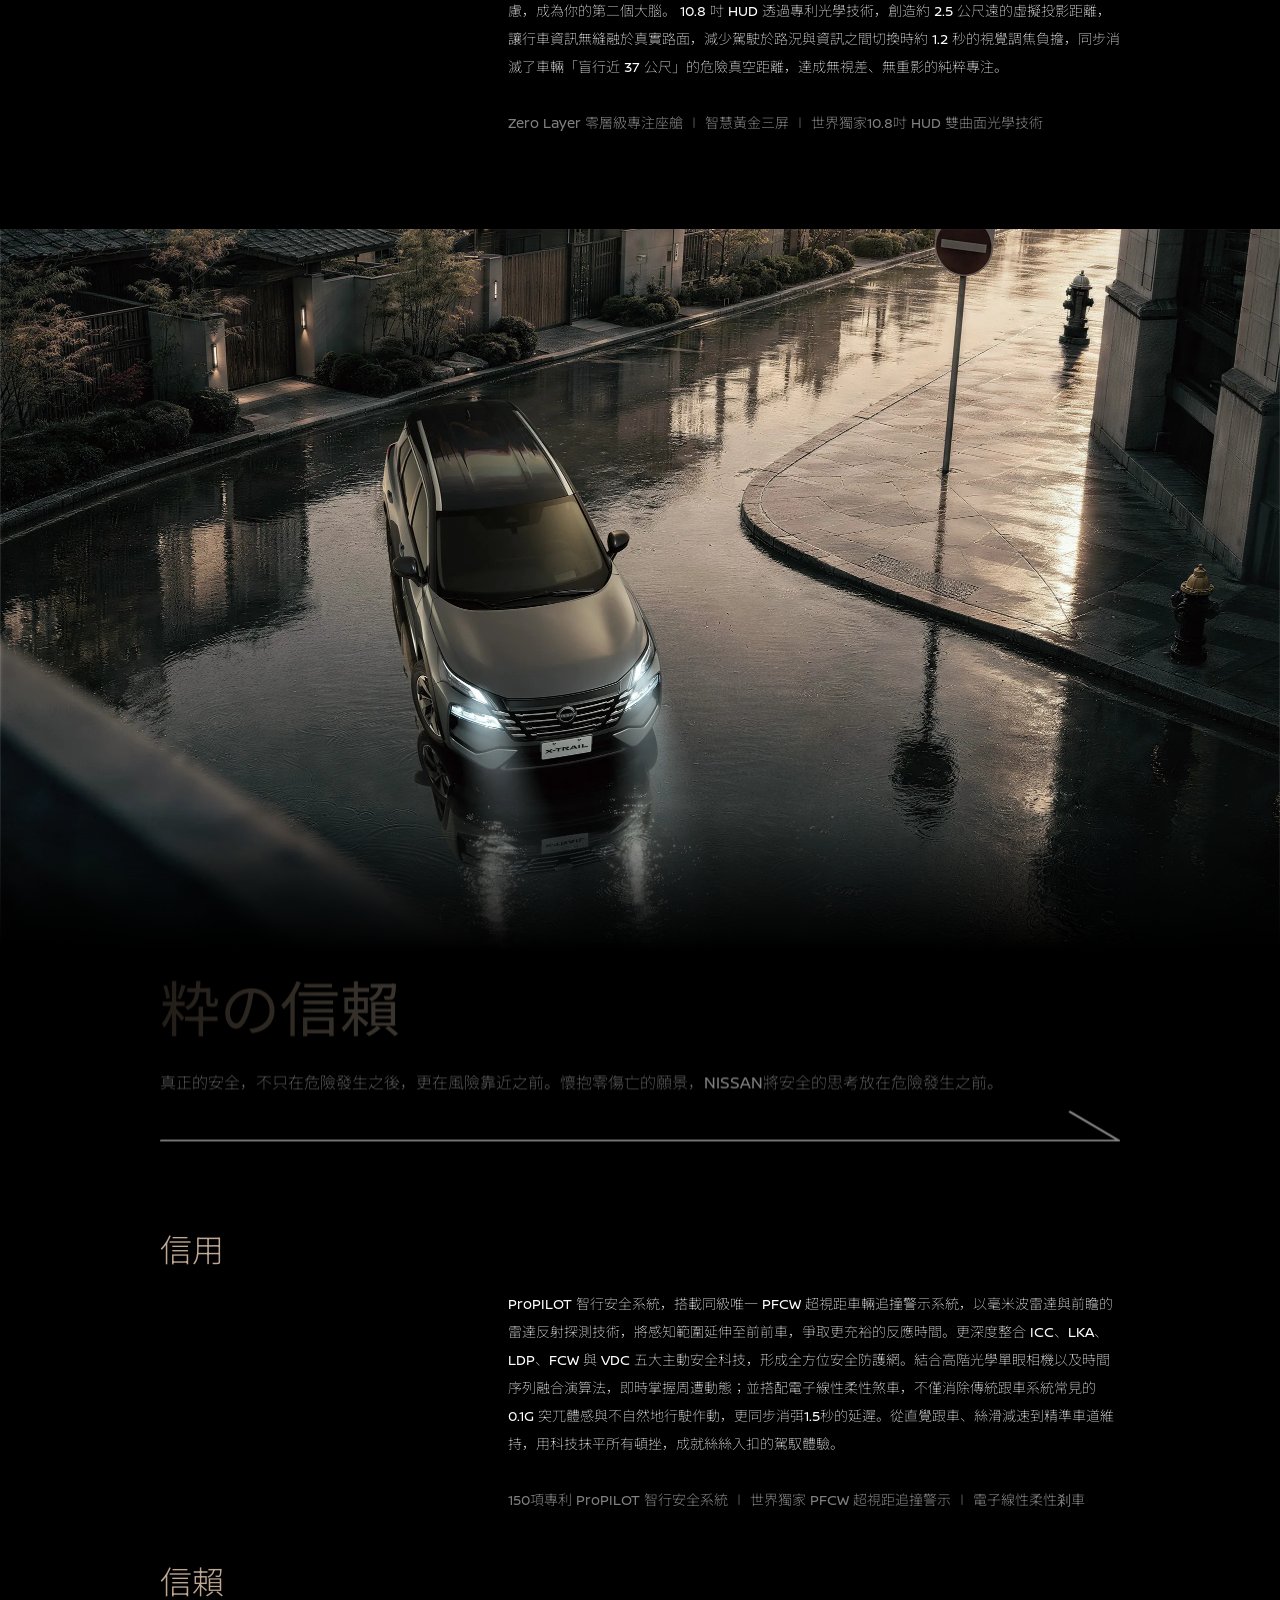
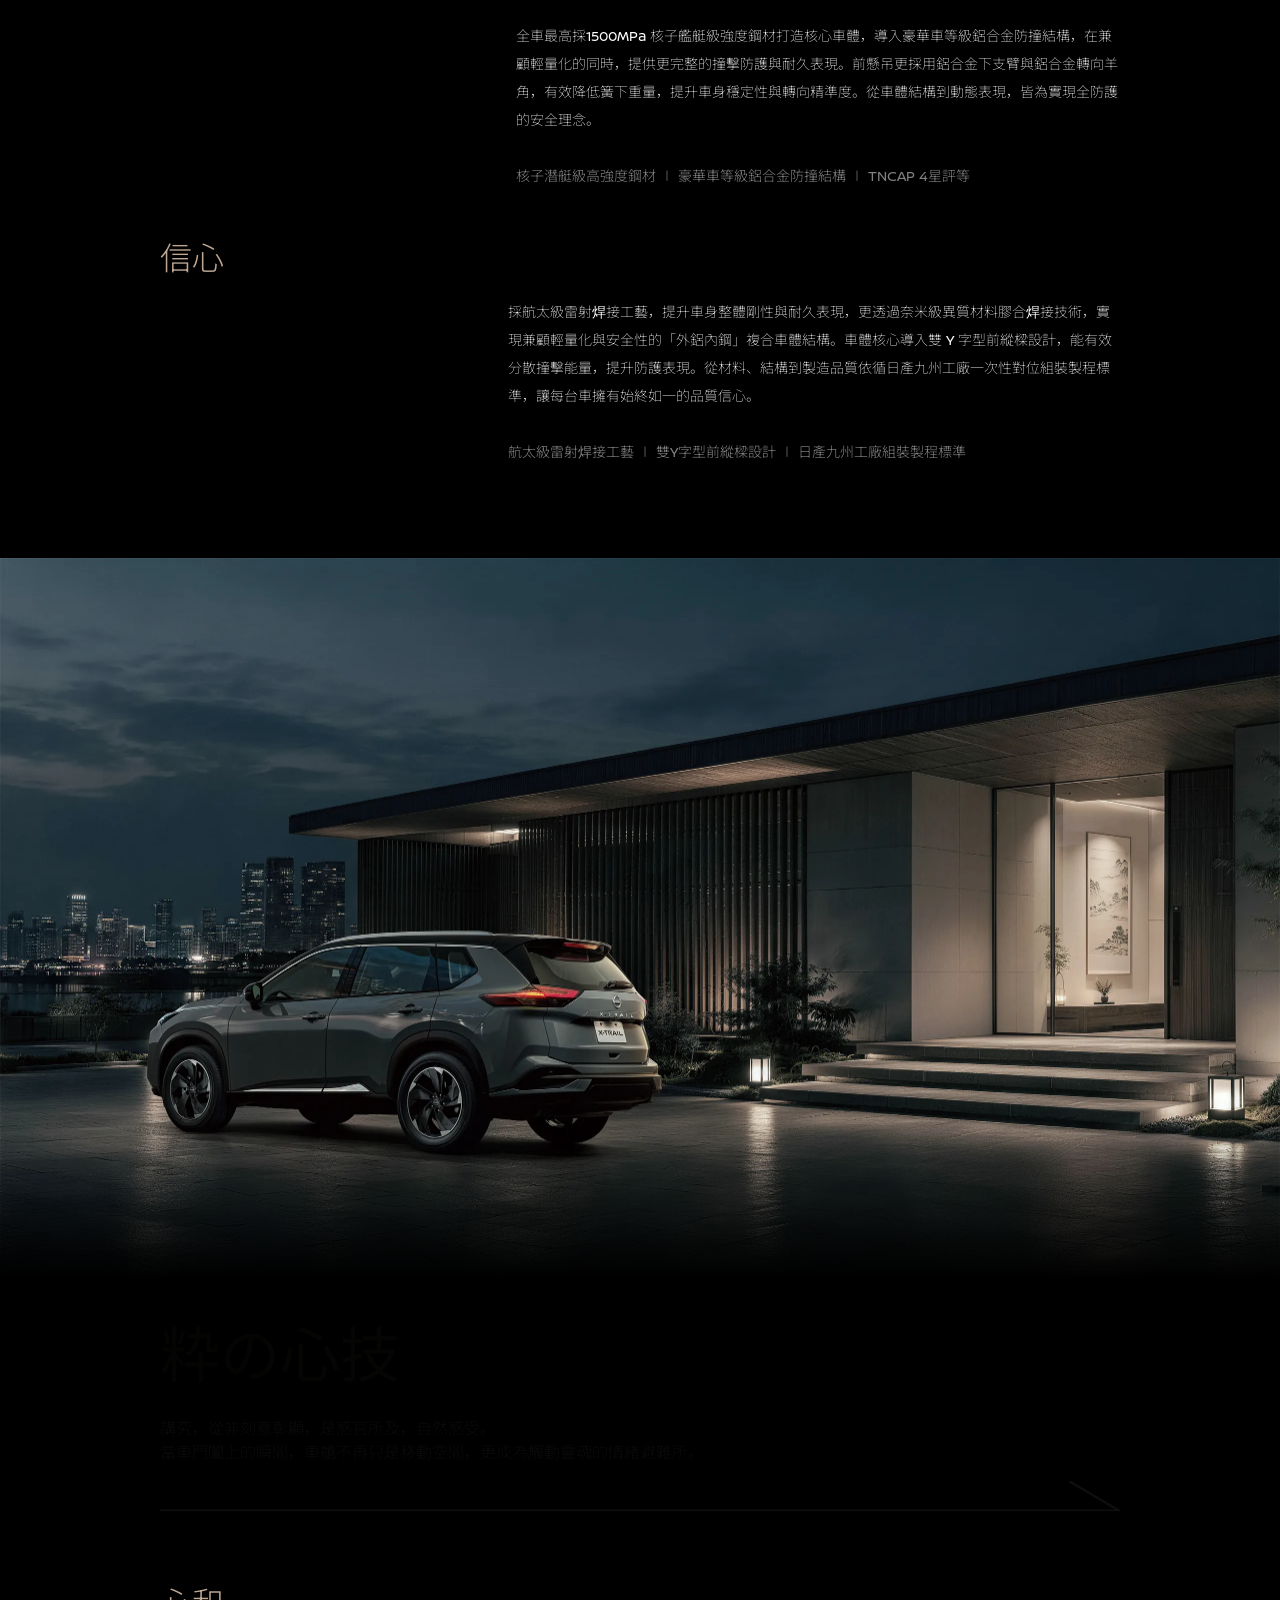
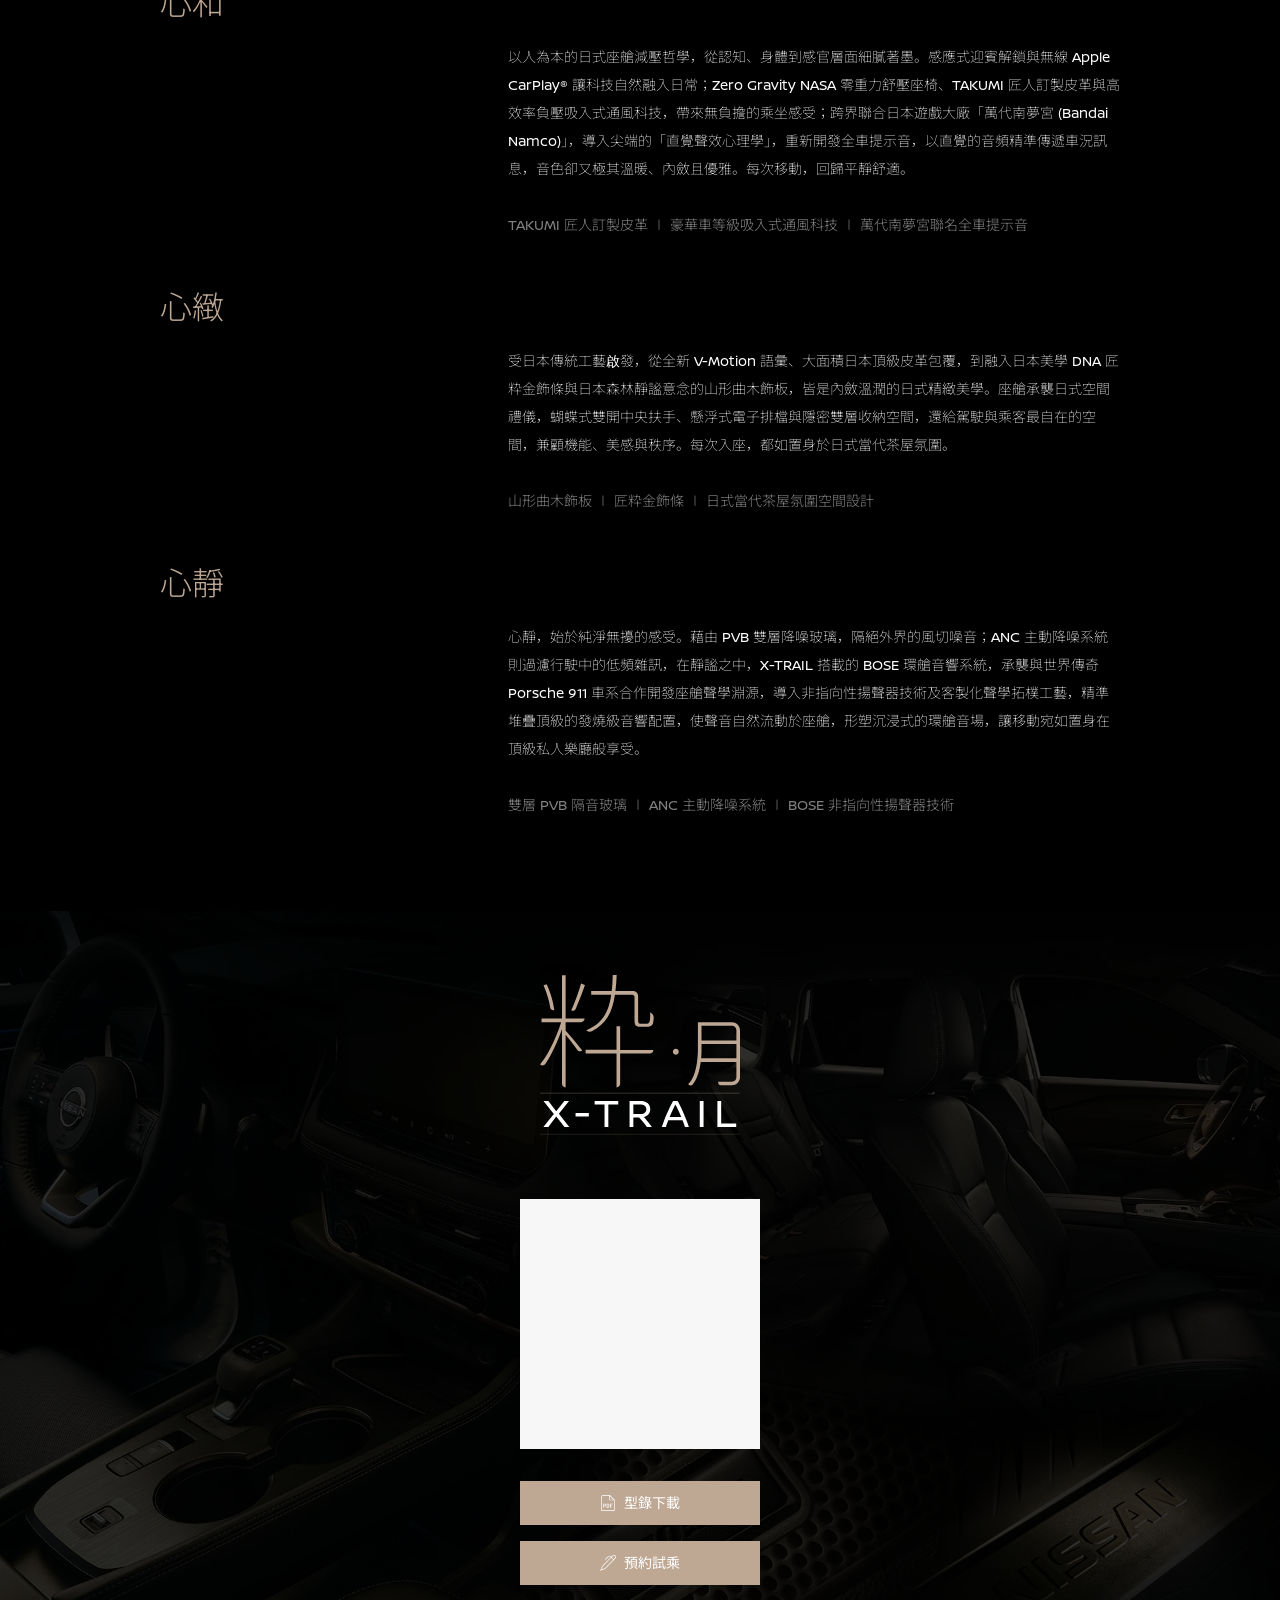
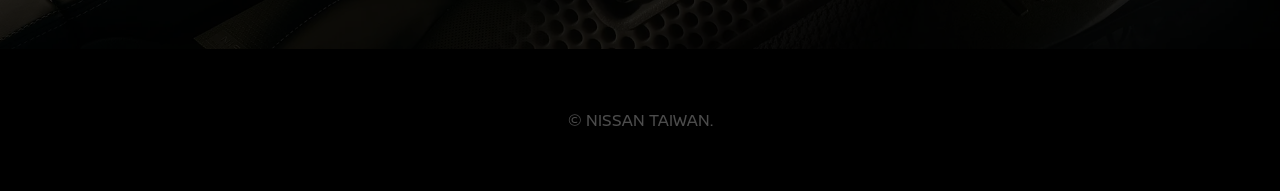
==== commit 34744afd: "feat: 023" ====
--- a/index.html
+++ b/index.html
@@ -580,7 +580,7 @@
                         <span class="text-[32px]"> 智行 </span>
                     </div>
                     <div class="flex flex-row gap-16">
-                        <video src="./assets/video/02 智行_v2.mp4" autoplay muted loop playsinline class="w-[350px]"></video>
+                        <video src="./assets/video/02 智行_v3.mp4" autoplay muted loop playsinline class="w-[350px]"></video>
                         <div class="flex flex-col justify-start items-start text-sm font-thin leading-[2]">
                             <div class="text-white max-w-xl mb-16">
                                 以日法共同開發的 CMF-C 旗艦平台為基礎，注入F1賽道基因對效率與剛性的追求，車身抗扭轉剛性提升 27%，成就穩健從容的車身動態。搭配豪華車等級鋁合金羊角與雙向懸吊鍛件，簧下重量減輕近 35%，提升吸震效率與行路質感。從高速巡航的沉穩，到彎道中的精準回應，將旗艦 SUV 的穩健與跑車般的靈敏融於一體，成就始終從容的駕馭樂趣。
@@ -596,7 +596,7 @@
                         <span class="text-[32px]"> 智慧 </span>
                     </div>
                     <div class="flex flex-row gap-16">
-                        <video src="./assets/video/03 智慧_v2.mp4" autoplay muted loop playsinline class="w-[350px]"></video>
+                        <video src="./assets/video/03 智慧_v3.mp4" autoplay muted loop playsinline class="w-[350px]"></video>
                         <div class="flex flex-col justify-start items-start text-sm font-thin leading-[2]">
                             <div class="text-white max-w-xl mb-16">
                                 承襲頂級戰鬥機設計精神打造的 Zero Layer 零層級專注座艙，由12.3 吋數位儀表、12.3 吋智慧影音主機與 10.8 吋 HUD 抬頭顯示器構成的黃金三屏，讓資訊依重要程度自然適切呈現，消弭資訊焦慮，成為你的第二個大腦。 10.8 吋 HUD 透過專利光學技術，創造約 2.5 公尺遠的虛擬投影距離，讓行車資訊無縫融於真實路面，減少駕駛於路況與資訊之間切換時約 1.2 秒的視覺調焦負擔，同步消滅了車輛「盲行近 37 公尺」的危險真空距離，達成無視差、無重影的純粹專注。
@@ -623,7 +623,7 @@
                         <span class="text-[32px]"> 信用 </span>
                     </div>
                     <div class="flex flex-row gap-16">
-                        <video src="./assets/video/04 信用_v2.mp4" autoplay muted loop playsinline class="w-[350px]"></video>
+                        <video src="./assets/video/04 信用_v3.mp4" autoplay muted loop playsinline class="w-[350px]"></video>
                         <div class="flex flex-col justify-start items-start text-sm font-thin leading-[2]">
                             <div class="text-white max-w-xl mb-16">
                                 ProPILOT 智行安全系統，搭載同級唯一 PFCW 超視距車輛追撞警示系統，以毫米波雷達與前瞻的雷達反射探測技術，將感知範圍延伸至前前車，爭取更充裕的反應時間。更深度整合 ICC、LKA、LDP、FCW 與 VDC 五大主動安全科技，形成全方位安全防護網。結合高階光學單眼相機以及時間序列融合演算法，即時掌握周遭動態；並搭配電子線性柔性煞車，不僅消除傳統跟車系統常見的 0.1G 突兀體感與不自然地行駛作動，更同步消弭1.5秒的延遲。從直覺跟車、絲滑減速到精準車道維持，用科技抹平所有頓挫，成就絲絲入扣的駕馭體驗。
@@ -639,7 +639,7 @@
                         <span class="text-[32px]"> 信賴 </span>
                     </div>
                     <div class="flex flex-row gap-16">
-                        <video src="./assets/video/05 信賴.mp4" autoplay muted loop playsinline class="w-[350px]"></video>
+                        <video src="./assets/video/05 信賴_v3.mp4" autoplay muted loop playsinline class="w-[350px]"></video>
                         <div class="flex flex-col justify-start items-start text-sm font-thin leading-[2]">
                             <div class="text-white max-w-xl mb-16">
                                 全車最高採1500MPa 核子艦艇級強度鋼材打造核心車體，導入豪華車等級鋁合金防撞結構，在兼顧輕量化的同時，提供更完整的撞擊防護與耐久表現。前懸吊更採用鋁合金下支臂與鋁合金轉向羊角，有效降低簧下重量，提升車身穩定性與轉向精準度。從車體結構到動態表現，皆為實現全防護的安全理念。
@@ -699,7 +699,7 @@
                         <span class="text-[32px]"> 心緻 </span>
                     </div>
                     <div class="flex flex-row gap-16">
-                        <video src="./assets/video/08 心緻.mp4" autoplay muted loop playsinline class="w-[350px]"></video>
+                        <video src="./assets/video/08 心緻_v3.mp4" autoplay muted loop playsinline class="w-[350px]"></video>
                         <div class="flex flex-col justify-start items-start text-sm font-thin leading-[2]">
                             <div class="text-white max-w-xl mb-16">
                                 受日本傳統工藝啟發，從全新 V-Motion 語彙、大面積日本頂級皮革包覆，到融入日本美學 DNA 匠粋金飾條與日本森林靜謐意念的山形曲木飾板，皆是內斂溫潤的日式精緻美學。座艙承襲日式空間禮儀，蝴蝶式雙開中央扶手、懸浮式電子排檔與隱密雙層收納空間，還給駕駛與乘客最自在的空間，兼顧機能、美感與秩序。每次入座，都如置身於日式當代茶屋氛圍。
@@ -773,7 +773,7 @@
                     <span class="usp-mob-layer-tip-mob font-light text-xs" style="color: #818181;">日法共同開發 CMF-C 平台 ∣ 抗扭轉剛性提升 27% ∣ 簧下重量減輕近 35%</span>
                 </div>
                 <div class="usp-mob-content flex flex-col">
-                    <video src="./assets/video/02 智行_v2.mp4" autoplay muted loop playsinline class="w-full h-auto object-cover max-w-[350px]"></video>
+                    <video src="./assets/video/02 智行_v3.mp4" autoplay muted loop playsinline class="w-full h-auto object-cover max-w-[350px]"></video>
                     <div class="usp-mob-details flex-col justify-start items-start bg-[#0F0F0F] text-sm">
                         <div class="p-5">
                             <div class="text-white mb-8 font-thin leading-[2]">
@@ -796,7 +796,7 @@
                     <span class="usp-mob-layer-tip-mob font-light text-xs" style="color: #818181;">Zero Layer 零層級專注座艙 ∣ 智慧黃金三屏 ∣ 世界獨家10.8吋 HUD 雙曲面光學技術</span>
                 </div>
                 <div class="usp-mob-content flex flex-col">
-                    <video src="./assets/video/03 智慧_v2.mp4" autoplay muted loop playsinline class="w-full h-auto object-cover max-w-[350px]"></video>
+                    <video src="./assets/video/03 智慧_v3.mp4" autoplay muted loop playsinline class="w-full h-auto object-cover max-w-[350px]"></video>
                     <div class="usp-mob-details flex-col justify-start items-start bg-[#0F0F0F] text-sm">
                         <div class="p-5">
                             <div class="text-white mb-8 font-thin leading-[2]">
@@ -833,7 +833,7 @@
                     <span class="usp-mob-layer-tip-mob font-light text-xs" style="color: #818181;">150項專利 ProPILOT 智行安全系統 ∣ 世界獨家 PFCW 超視距追撞警示 ∣ 電子線性柔性剎車</span>
                 </div>
                 <div class="usp-mob-content flex flex-col">
-                    <video src="./assets/video/04 信用_v2.mp4" autoplay muted loop playsinline class="w-full h-auto object-cover max-w-[350px]"></video>
+                    <video src="./assets/video/04 信用_v3.mp4" autoplay muted loop playsinline class="w-full h-auto object-cover max-w-[350px]"></video>
                     <div class="usp-mob-details flex-col justify-start items-start bg-[#0F0F0F] text-sm">
                         <div class="p-5">
                             <div class="text-white mb-8 font-thin leading-[2]">
@@ -856,7 +856,7 @@
                     <span class="usp-mob-layer-tip-mob font-light text-xs" style="color: #818181;">核子潛艇級高強度鋼材 ∣ 豪華車等級鋁合金防撞結構 ∣ TNCAP 4星評等</span>
                 </div>
                 <div class="usp-mob-content flex flex-col">
-                    <video src="./assets/video/05 信賴.mp4" autoplay muted loop playsinline class="w-full h-auto object-cover max-w-[350px]"></video>
+                    <video src="./assets/video/05 信賴_v3.mp4" autoplay muted loop playsinline class="w-full h-auto object-cover max-w-[350px]"></video>
                     <div class="usp-mob-details flex-col justify-start items-start bg-[#0F0F0F] text-sm">
                         <div class="p-5">
                             <div class="text-white mb-8 font-thin leading-[2]">
@@ -940,7 +940,7 @@
                     <span class="usp-mob-layer-tip-mob font-light text-xs" style="color: #818181;">山形曲木飾板 ∣ 匠粋金飾條 ∣ 日式當代茶屋氛圍空間設計</span>
                 </div>
                 <div class="usp-mob-content flex flex-col">
-                    <video src="./assets/video/08 心緻.mp4" autoplay muted loop playsinline class="w-full h-auto object-cover max-w-[350px]"></video>
+                    <video src="./assets/video/08 心緻_v3.mp4" autoplay muted loop playsinline class="w-full h-auto object-cover max-w-[350px]"></video>
                     <div class="usp-mob-details flex-col justify-start items-start bg-[#0F0F0F] text-sm">
                         <div class="p-5">
                             <div class="text-white mb-8 font-thin leading-[2]">
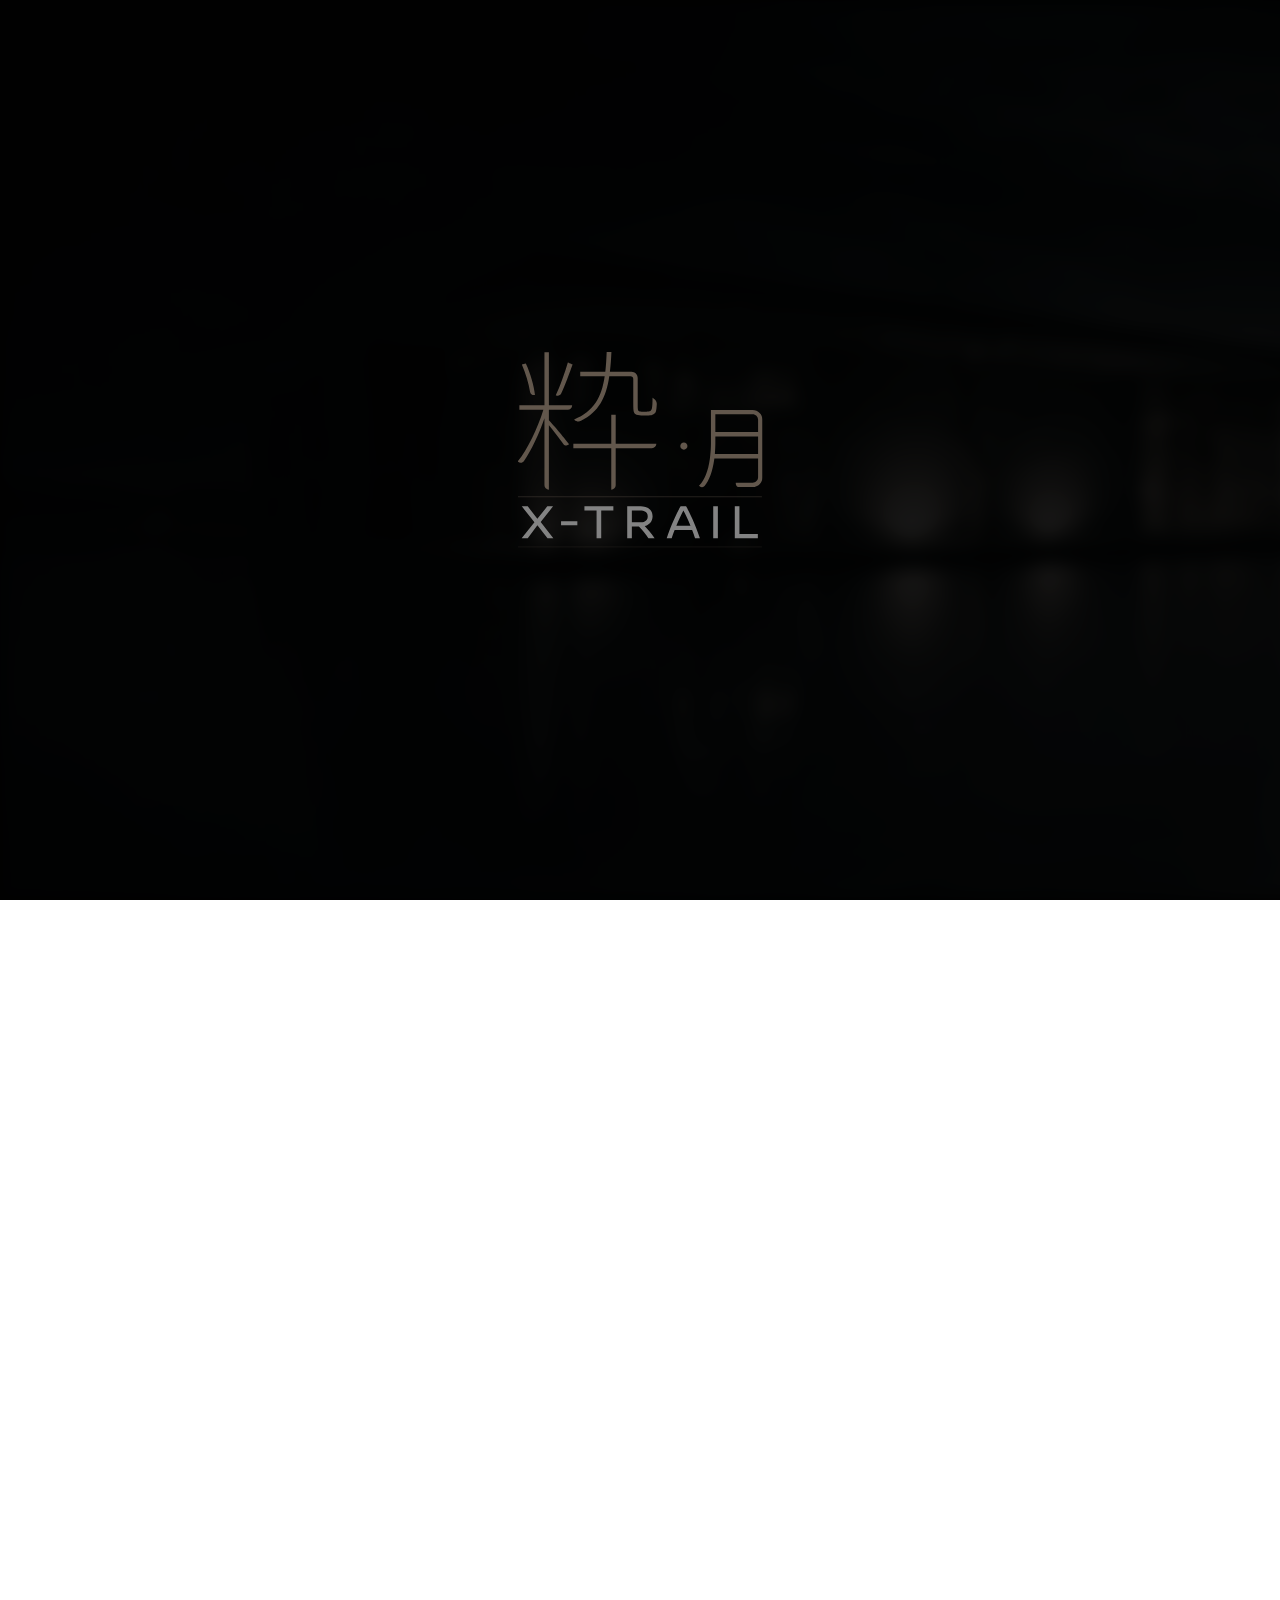
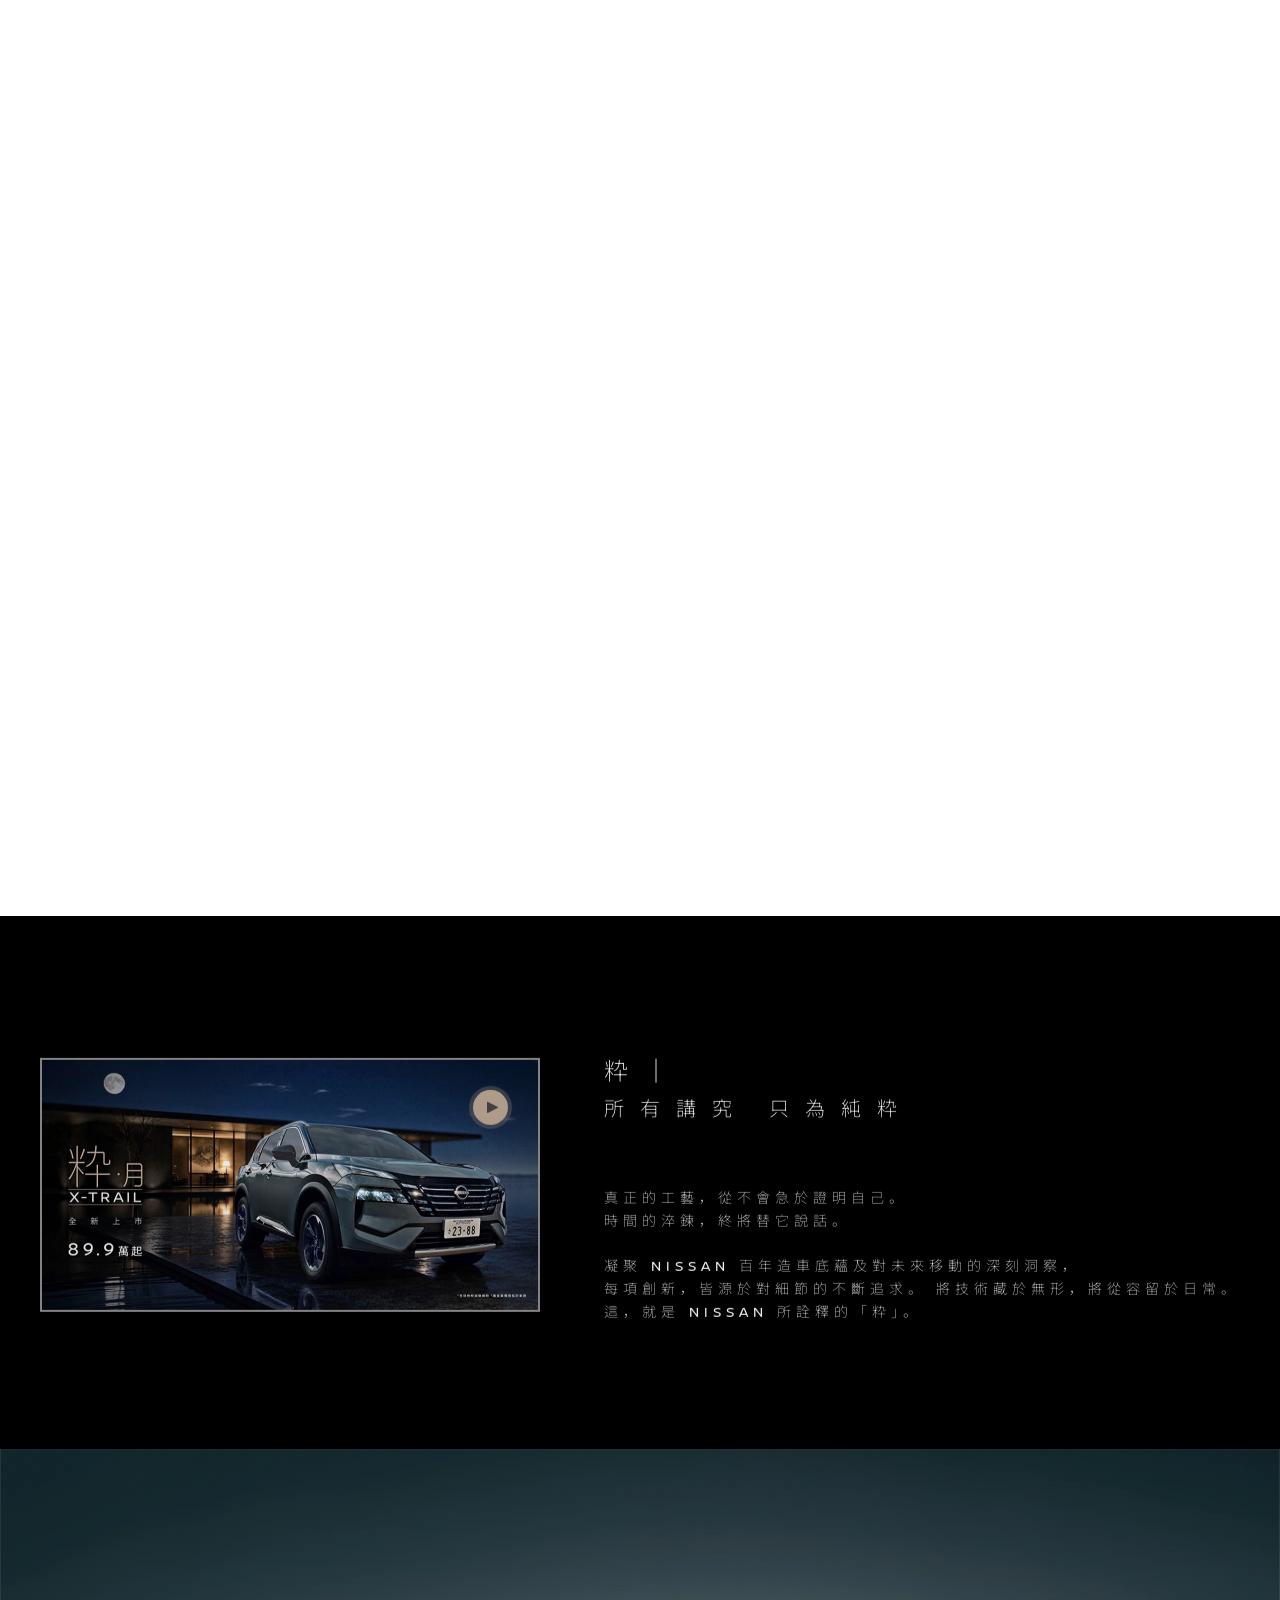
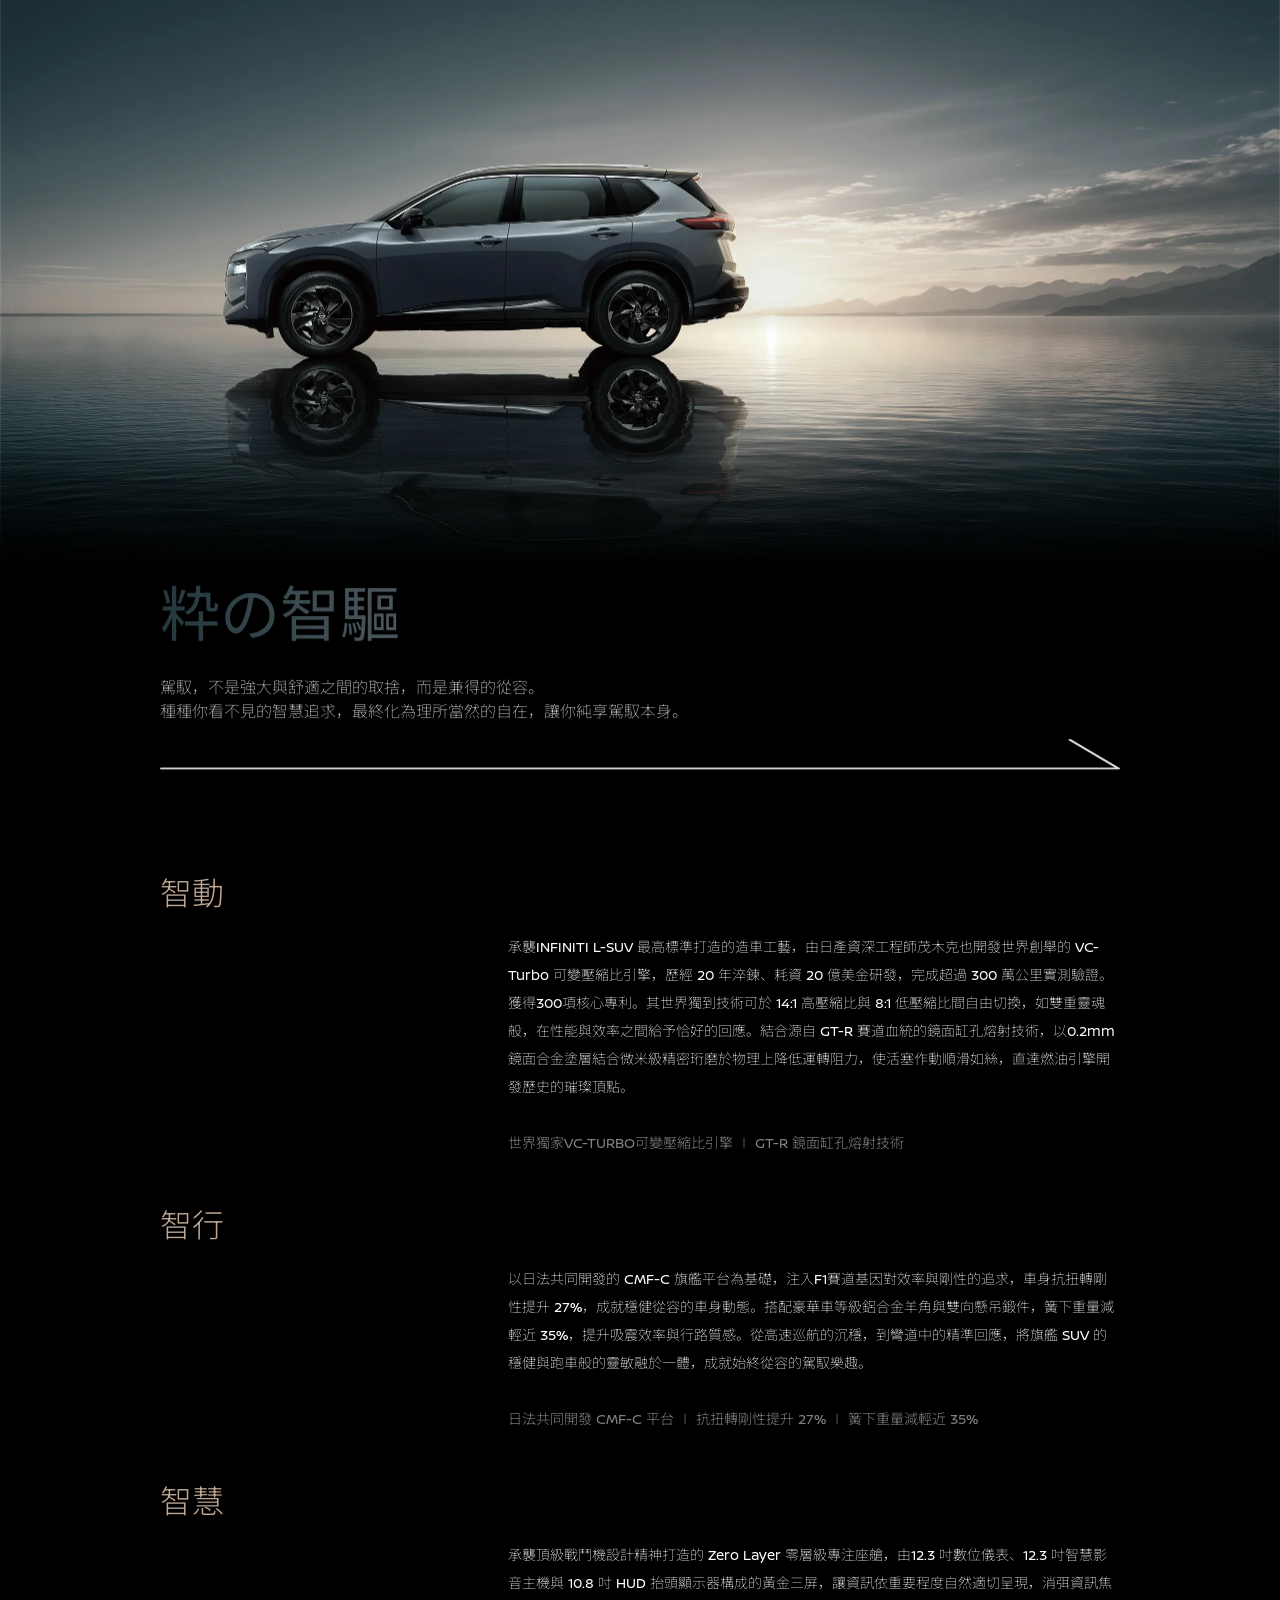
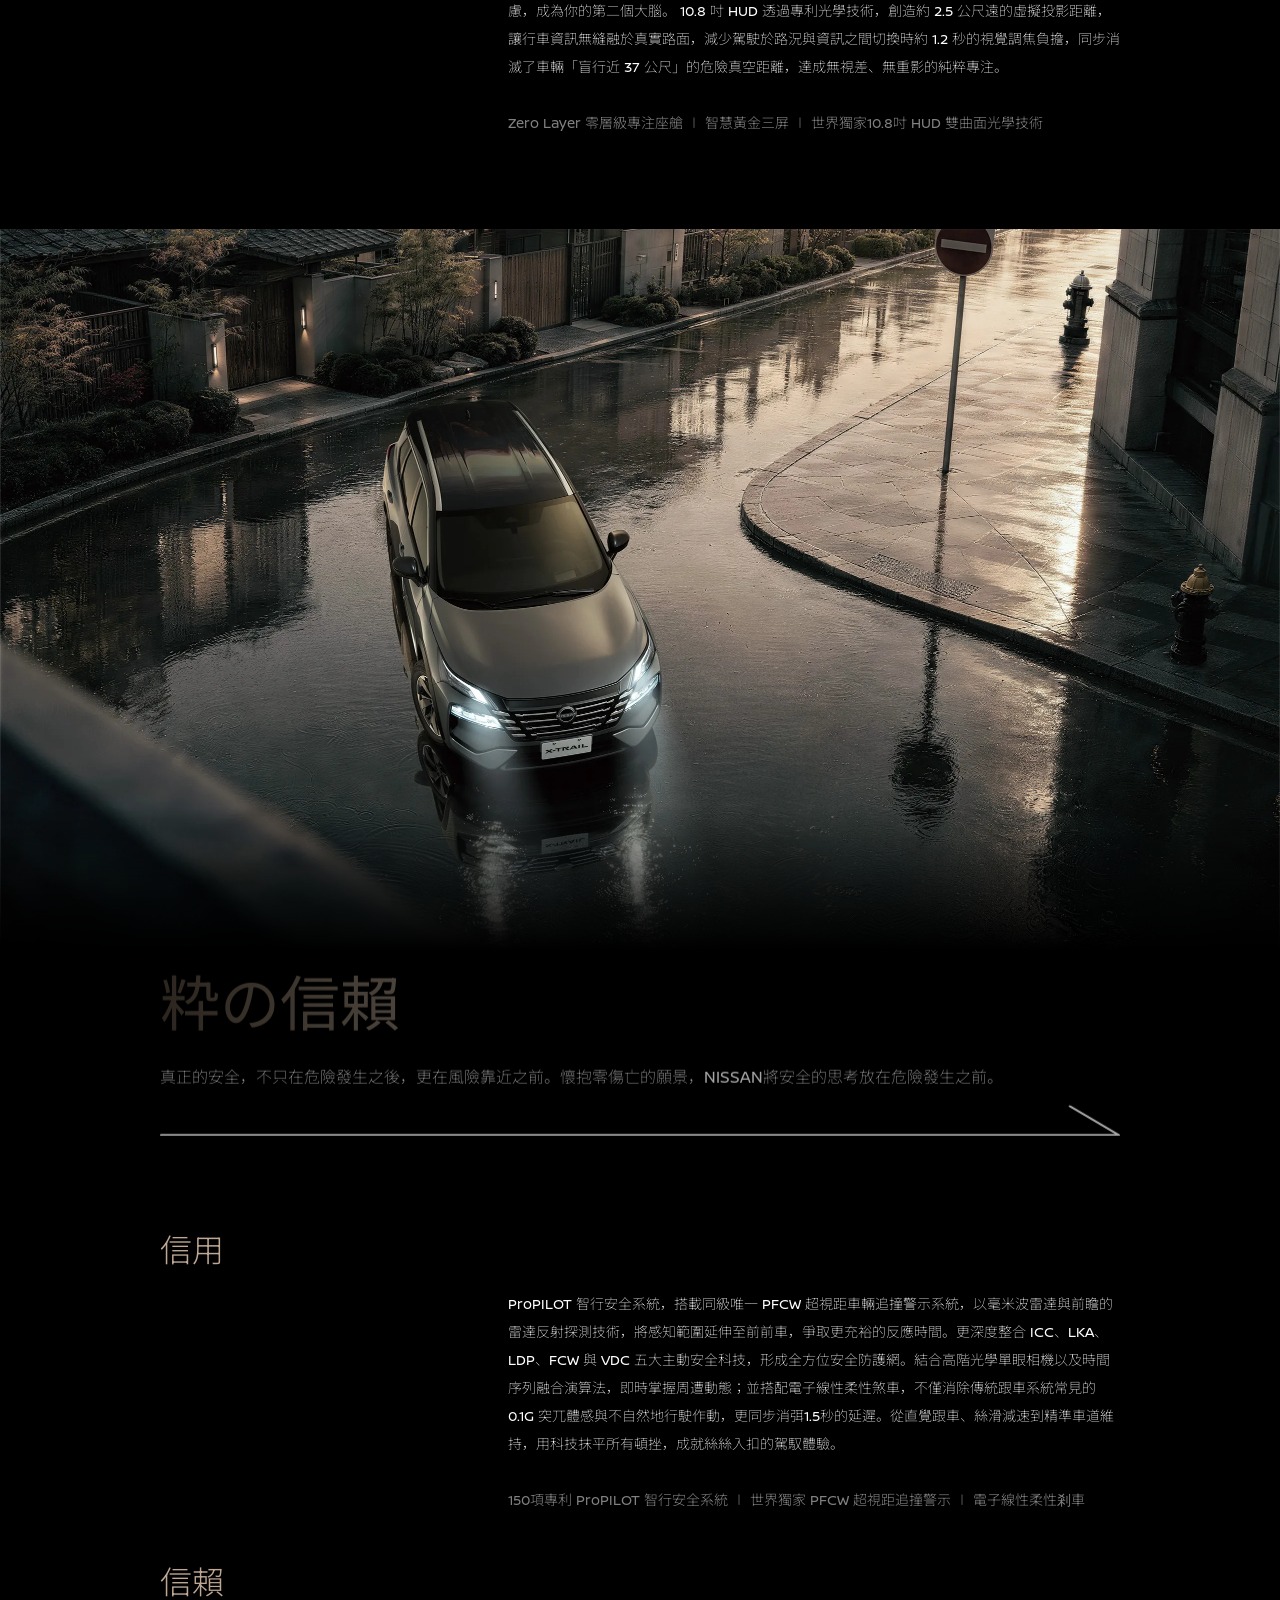
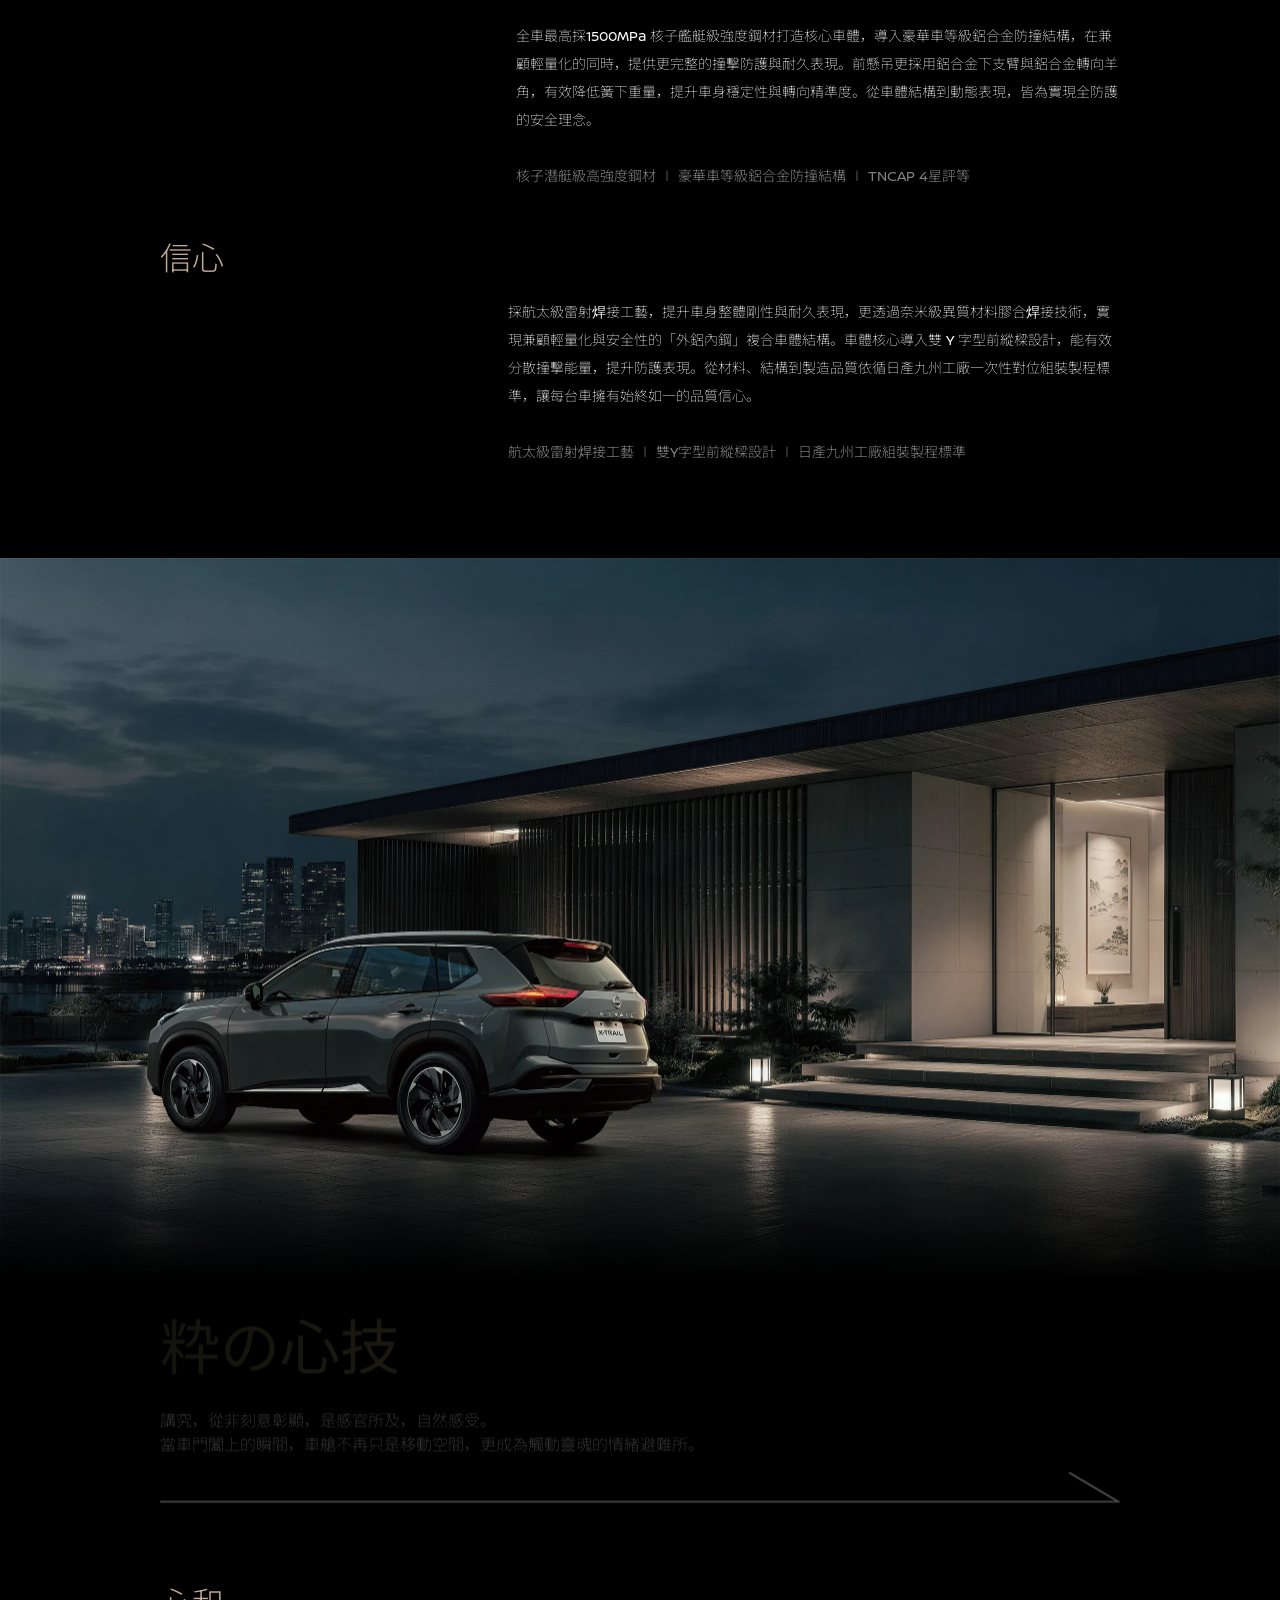
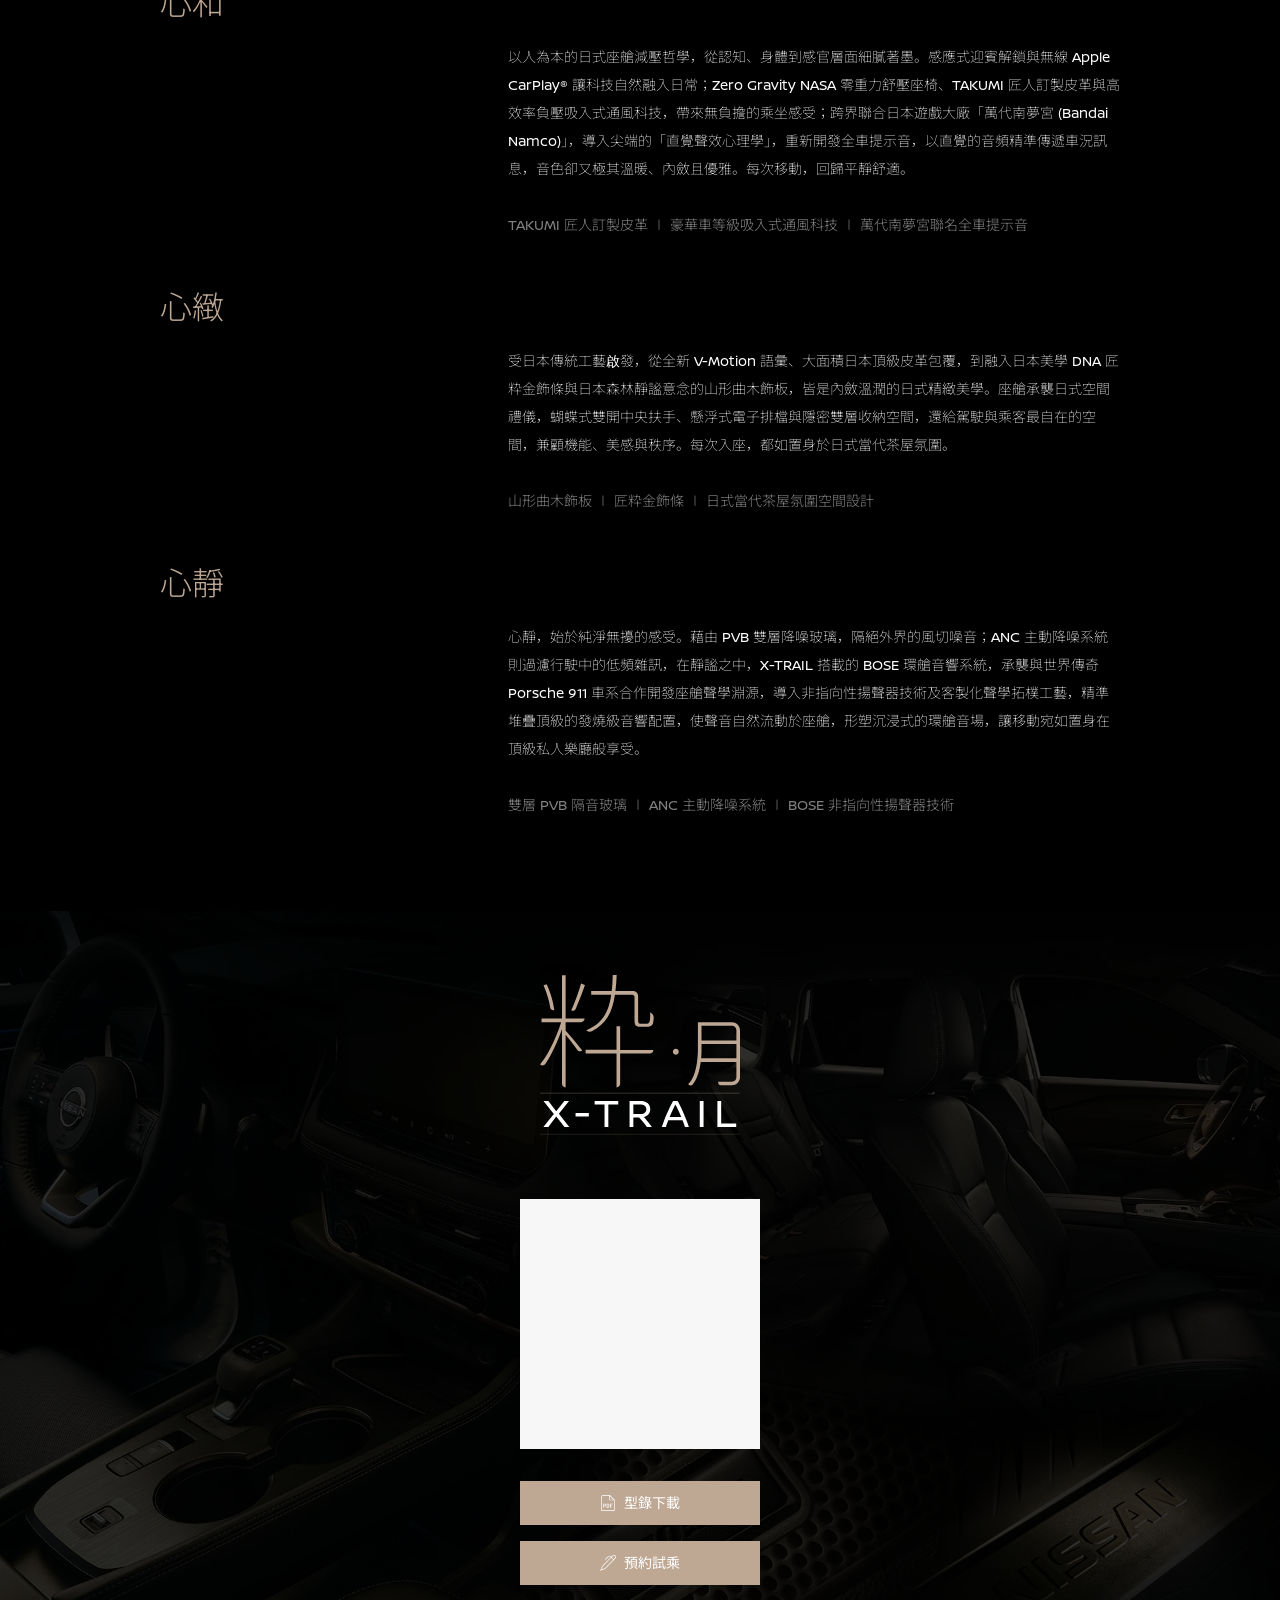
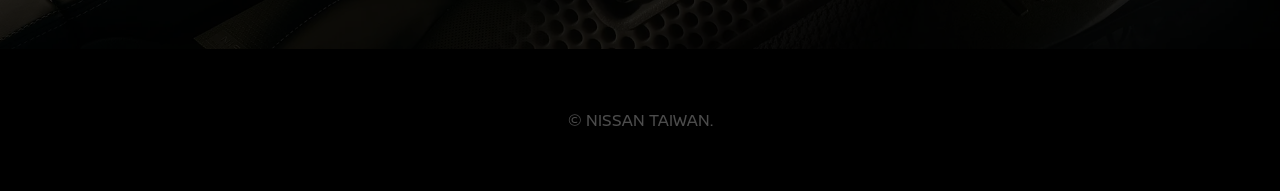
==== commit d663e1fe: "feat: 024" ====
--- a/index.html
+++ b/index.html
@@ -129,6 +129,60 @@
             text-align: center;
         }
 
+
+        .tvc-info{
+            width: 500px;
+            max-width: 500px;
+        }
+        .tvc-info .tvc-xtrail-img {
+            position: relative;
+            border: 2px solid #8E8E8E;
+            box-shadow: 0px 0px 25px 0px #0000001A;
+            width: 100%;
+            padding-bottom: 50%;
+            overflow: hidden;
+            background-image: url(./assets/img/tvc/tvc.jpg);
+            background-size: cover;
+            background-position: center;
+        }
+        .tvc-info .tvc-xtrail-img:hover {
+            box-shadow: 0px 0px 25px 0px #a7a7a7;
+        }
+
+        .tvc-info .tvc-xtrail-img img {
+            width: 100%;
+            height: auto;
+        }
+
+        .tvc-info .play-btn {
+            width: 35px;
+            height: 35px;
+            color: #717171;
+            cursor: pointer;
+            background: #BEA894;
+            border-radius: 50%;
+            box-shadow: 0 0 0 4px #66666680;
+            border: none;
+            display: flex;
+            justify-content: center;
+            align-items: center;
+            padding-left: 4px;
+            transition: all 0.3s cubic-bezier(0.34, 1.56, 0.64, 1);
+            position: absolute;
+            top: 30px;
+            right: 30px;
+        }
+        .tvc-info .play-btn:hover {
+            transform: scale(1.2);
+            box-shadow: 0 0 0 6px #66666690;
+        }
+        .tvc-info .play-btn img {
+            width: 33%;
+            height: auto;
+            filter: invert(13%) sepia(0%) saturate(1%) brightness(97%) contrast(87%);
+        }
+
+
         #usp-section-web .usp-bg-img .usp-title  {
             width: 300px;
             font-weight: 100;
@@ -198,6 +252,89 @@
             opacity: 0;
         }
 
+
+        /* ==========================================================================
+        Popup Modal
+        ========================================================================== */
+
+        .popup-overlay {
+            background-image: url(./assets/img/tvc/bg_video-section.png);
+            background-size: cover;
+            display: flex;
+            position: fixed;
+            top: 0;
+            left: 0;
+            right: 0;
+            bottom: 0;
+            background-color: rgba(0, 0, 0, 0.1);
+            z-index: 10000;
+            align-items: center;
+            justify-content: center;
+            opacity: 0;
+            visibility: hidden;
+            transition: opacity 0.6s cubic-bezier(0.25, 0.46, 0.45, 0.94),
+                        visibility 0.6s cubic-bezier(0.25, 0.46, 0.45, 0.94);
+        }
+
+        .popup-overlay.show {
+            opacity: 1;
+            visibility: visible;
+            animation: popupFadeIn 0.3s cubic-bezier(0.25, 0.46, 0.45, 0.94) forwards;
+        }
+
+        .popup-overlay.hide {
+            opacity: 0;
+            visibility: hidden;
+            animation: popupFadeOut 0.3s cubic-bezier(0.25, 0.46, 0.45, 0.94) forwards;
+        }
+
+        .popup-content {
+            position: relative;
+            width: 90%;
+            max-width: 900px;
+            aspect-ratio: 16 / 9;
+            overflow: visible;
+        }
+
+        .popup-close {
+            position: absolute;
+            top: -30px;
+            right: -30px;
+            width: 65px;
+            height: 65px;
+            background: url('./assets/img/icon/popup_close_btn.svg');
+            background-size: cover;
+            background-position: center;
+            border: none;
+            cursor: pointer;
+            z-index: 10001;
+            transition: all 0.3s ease;
+            display: flex;
+            align-items: center;
+            justify-content: center;
+            padding: 0;
+        }
+
+        .popup-close:hover {
+            filter: brightness(1.1);
+            transform: scale(1.05);
+        }
+
+        .popup-close svg {
+            display: none;
+        }
+
+        @keyframes popupFadeIn {
+            0%   { opacity: 0; transform: translate(0, 0) scale(0.8); }
+            100% { opacity: 1; transform: translate(0, 0) scale(1); }
+        }
+
+        @keyframes popupFadeOut {
+            0%   { opacity: 1; transform: translate(0, 0) scale(1); }
+            100% { opacity: 0; transform: translate(0, 0) scale(0.8); }
+        }
+
+
         /* 橫屏裝置 (電腦 >= 1440px) */
         @media (min-width: 1440px) {
 
@@ -234,9 +371,18 @@
             #intro-section #intro-content{
                 display: flex !important;
                 flex-direction: column !important;
-                align-items: start;
+                align-items: center;
                 justify-content: start;
-            }
+                max-width: 293px;
+                padding-left: 0;
+                padding-right: 0;
+            }
+
+            .tvc-info{
+                width: 293px;
+                max-width: 293px;
+            }
+
         }
 
         /* 橫屏裝置 (平板 768px~1439px 橫屏) */
@@ -286,8 +432,17 @@
                 aspect-ratio: 245 / 196
             }
 
-            #intro-section #intro-content{
-                padding-left: 100px;
+            .tvc-info .play-btn {
+                top: 15px;
+                right: 15px;
+            }
+
+            #intro-section #intro-content .text-xl.text-white div:nth-child(1) p:nth-child(2){
+                letter-spacing: 10px!important;
+                
+            }
+            #intro-section #intro-content .text-xl.text-white div:nth-child(2){
+                letter-spacing: 2px !important;                
             }
 
             #usp-section-mob .usp-mob-layer-title{
@@ -359,6 +514,11 @@
                 height: auto;
             }
 
+            .tvc-info .play-btn {
+                top: 15px;
+                right: 15px;
+            }
+
             #price-section{
                 display: block;
                 height: auto;
@@ -378,6 +538,7 @@
             #usp-section-mob .usp-mob-layer-tip-table{
                 display: none;
             }
+
         }
         /* 手機直屏裝置 */
         @media (max-width: 767px) {
@@ -397,13 +558,12 @@
                 left: 50%;
                 text-align: center;
             }
-            #intro-section #intro-content{
-                display: flex !important;
-                flex-direction: column !important;
-                align-items: start;
-                justify-content: start;
-                padding-left: 30px;
-            }
+
+            .tvc-info .play-btn {
+                top: 15px;
+                right: 15px;
+            }
+
             #usp-section-mob .usp-mob-layer-title{
                 position: relative;
                 top: -20px;
@@ -435,6 +595,7 @@
                 display: none;
             }
         }
+
     </style>
 
     <div id="intro-overlay" style="
@@ -504,14 +665,20 @@
     </div>
 
     <section id="intro-section" class="relative z-10 w-full bg-black flex items-center justify-center h-dvh md:h-auto">
-        <div id="intro-content" class="US_N_202607_xtrail_launch_ikitsuki_video flex flex-row items-center justify-center gap-16 max-w-6xl w-full py-32 px-8">
-            <img src="./assets/img/banner/title.svg" alt="title" class="h-auto w-[225px] my-auto fade-in">
+        <div id="intro-content" class="flex flex-row  items-center justify-center gap-16 max-w-7xl w-full py-32 px-4">
+            <div class="tvc-info">
+                <div class="tvc-xtrail-img fade-in">
+                    <a class="play-btn US_N_202607_xtrail_launch_ikitsuki_video" data-video_url="https://www.youtube.com/embed/wxg7MyH_Myk?autoplay=1&mute=1">
+                        <img src="./assets/img/tvc/vector.svg">
+                    </a>
+                </div>
+            </div>
             <div class="text-xl text-white">
                 <div class="fade-in mb-16">
                     <p class="tracking-[16px] font-extralight text-2xl leading-[2]">粋｜</p>
-                    <p class="tracking-[16px] font-extralight">所有講究 只為純粋</p>
-                </div>
-                <div class="text-sm leading-relaxed tracking-[5px] font-thin fade-in">
+                    <p class="tracking-[10px] md:tracking-[16px] font-extralight">所有講究 只為純粋</p>
+                </div>
+                <div class="text-sm leading-relaxed tracking-[2px] md:tracking-[5px]  font-thin fade-in">
                     真正的工藝，從不會急於證明自己。<br>
                     時間的淬鍊，終將替它說話。<br><br>
                     凝聚 NISSAN 百年造車底蘊及對未來移動的深刻洞察，<br>
@@ -1059,6 +1226,16 @@
 
     </div>
 
+
+    <!-- Popup Modal -->
+    <div class="popup-overlay" id="popupOverlay">
+        <div class="popup-content">
+            <button class="popup-close" id="popupClose"></button>
+            <iframe id="popupVideo" width="100%" height="100%" frameborder="0" allow="autoplay; encrypted-media" allowfullscreen></iframe>
+        </div>
+    </div>
+
+
     <!-- content here end -->
 
     <script src="./assets/js/gsap.min.js"></script>
@@ -1118,6 +1295,35 @@
 
             // 確保所有影片靜音（部分瀏覽器須以 JS 設定才生效）
             document.querySelectorAll('video').forEach(v => { v.muted = true; });
+
+            // TVC 播放按鈕
+            const popupOverlay = document.getElementById('popupOverlay');
+            const popupClose = document.getElementById('popupClose');
+            const popupVideo = document.getElementById('popupVideo');
+            const tvcPlayButtons = document.querySelectorAll('.tvc-info .play-btn');
+
+            tvcPlayButtons.forEach((btn) => {
+                btn.addEventListener('click', (e) => {
+                e.preventDefault();
+                e.stopPropagation();
+                const videoUrl = btn.dataset.video_url || 'https://www.youtube.com/embed/wxg7MyH_Myk?autoplay=1&mute=1';
+                popupVideo.src = videoUrl;
+                popupOverlay.classList.add('show');
+                popupOverlay.classList.remove('hide');
+                });
+            });
+            const closePopup = () => {
+                popupOverlay.classList.remove('show');
+                popupOverlay.classList.add('hide');
+                setTimeout(() => { popupVideo.src = ''; }, 600);
+            };
+
+            popupClose.addEventListener('click', closePopup);
+            popupOverlay.addEventListener('click', (e) => {
+                if (e.target === popupOverlay) closePopup();
+            });
+
+
 
             // 手機選單開關邏輯
             const toggleBtn    = document.getElementById('mobile-menu');
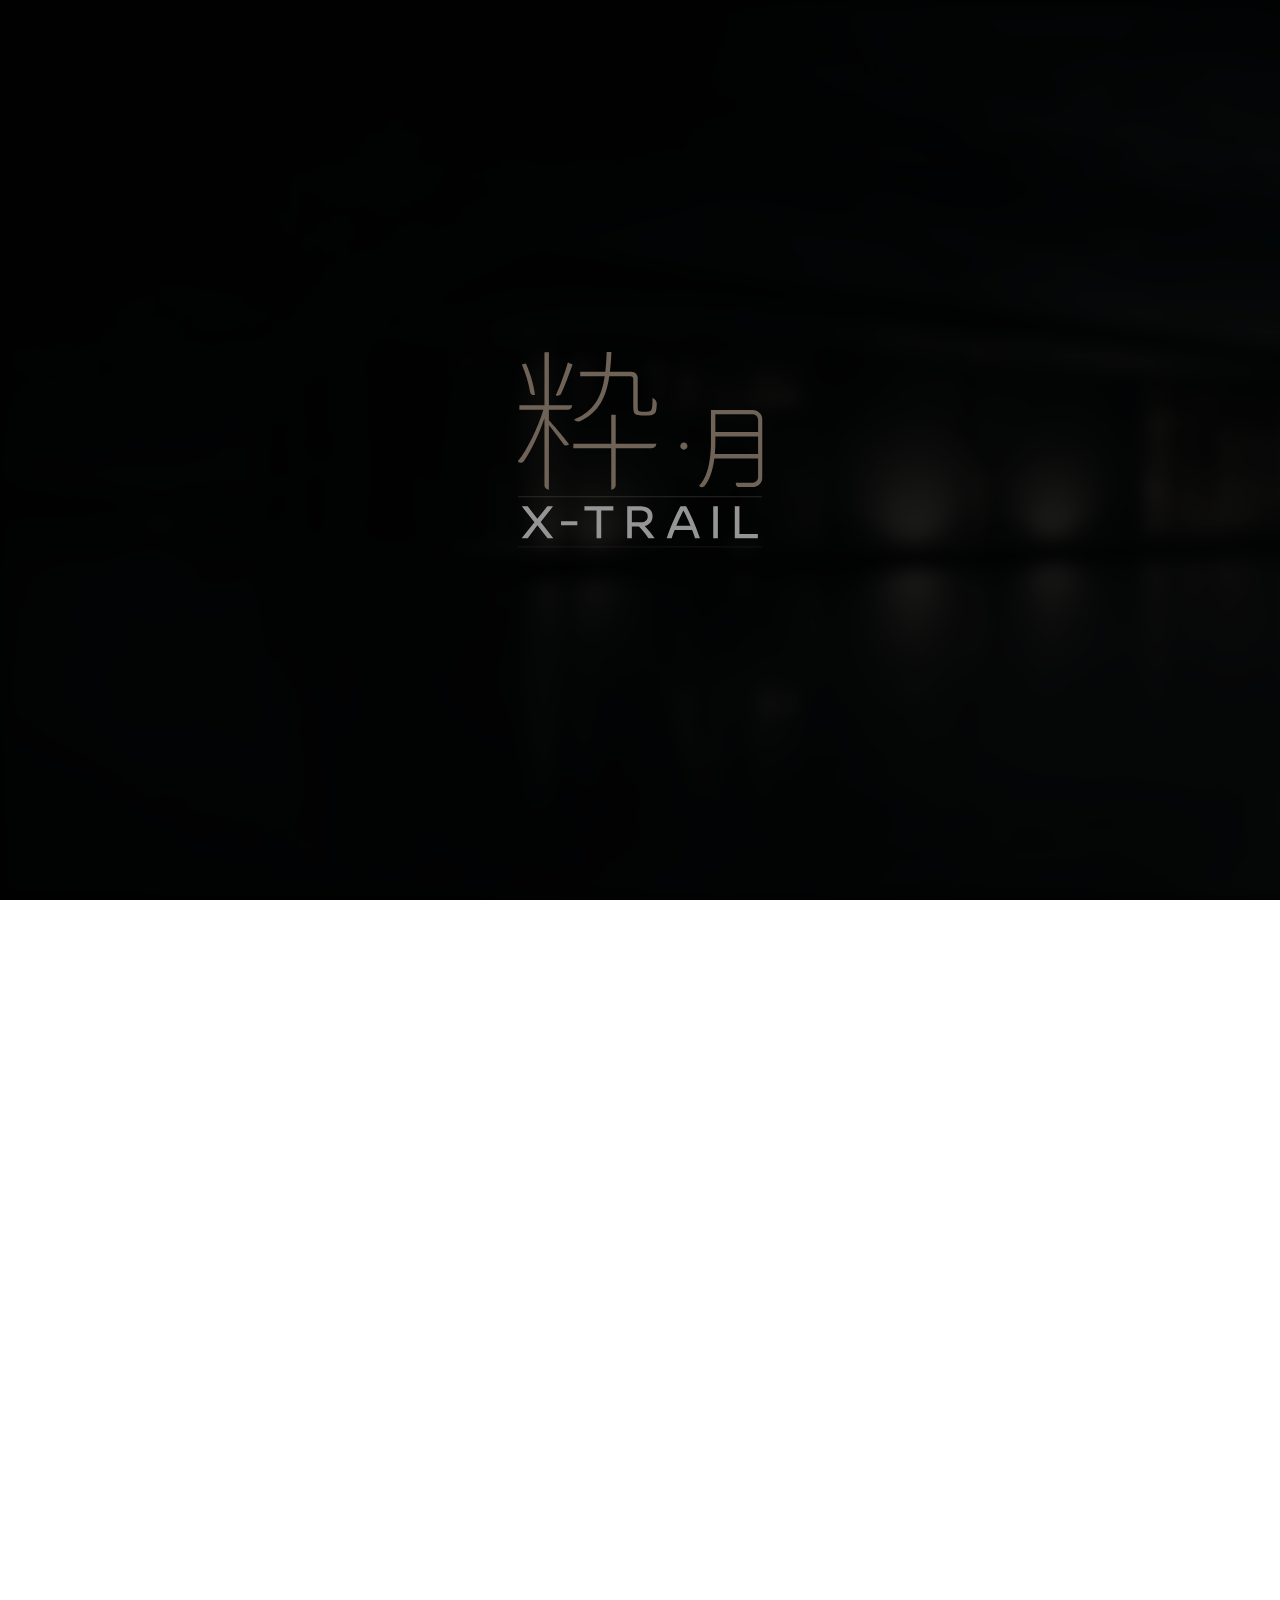
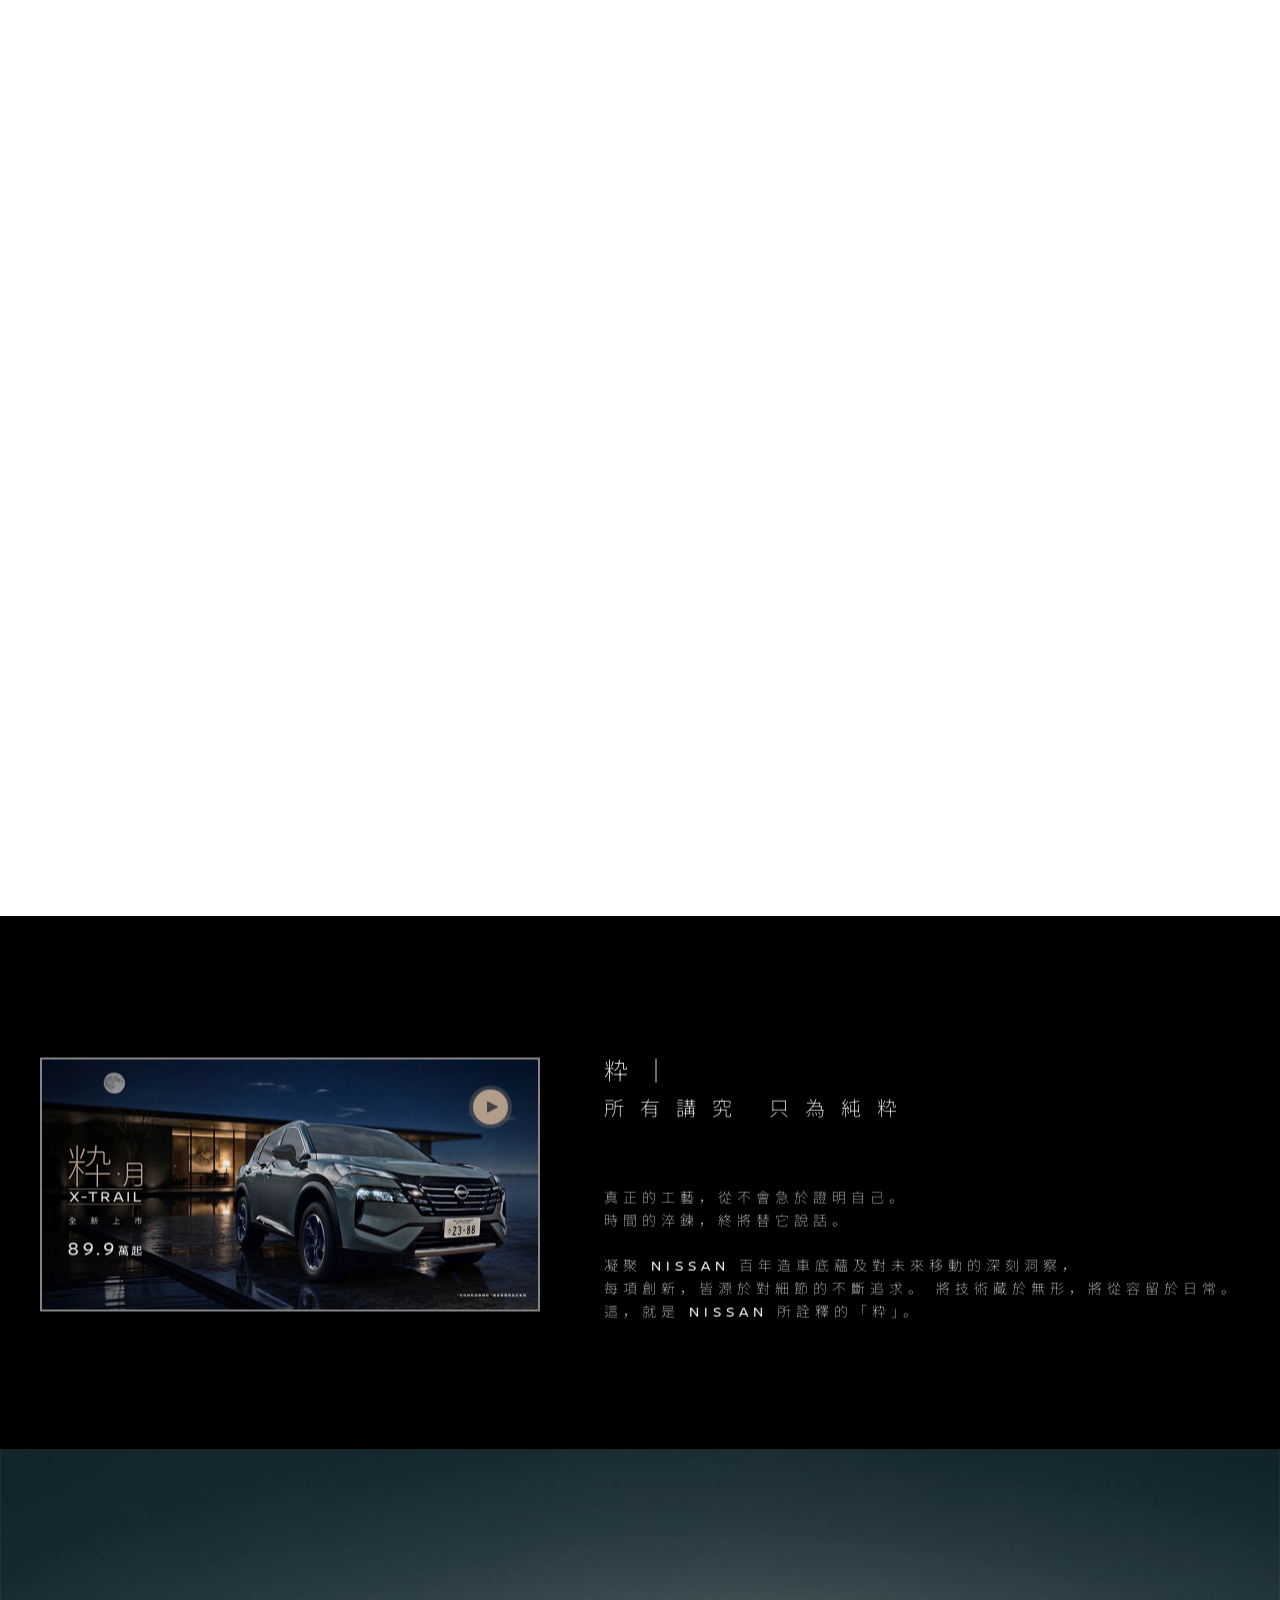
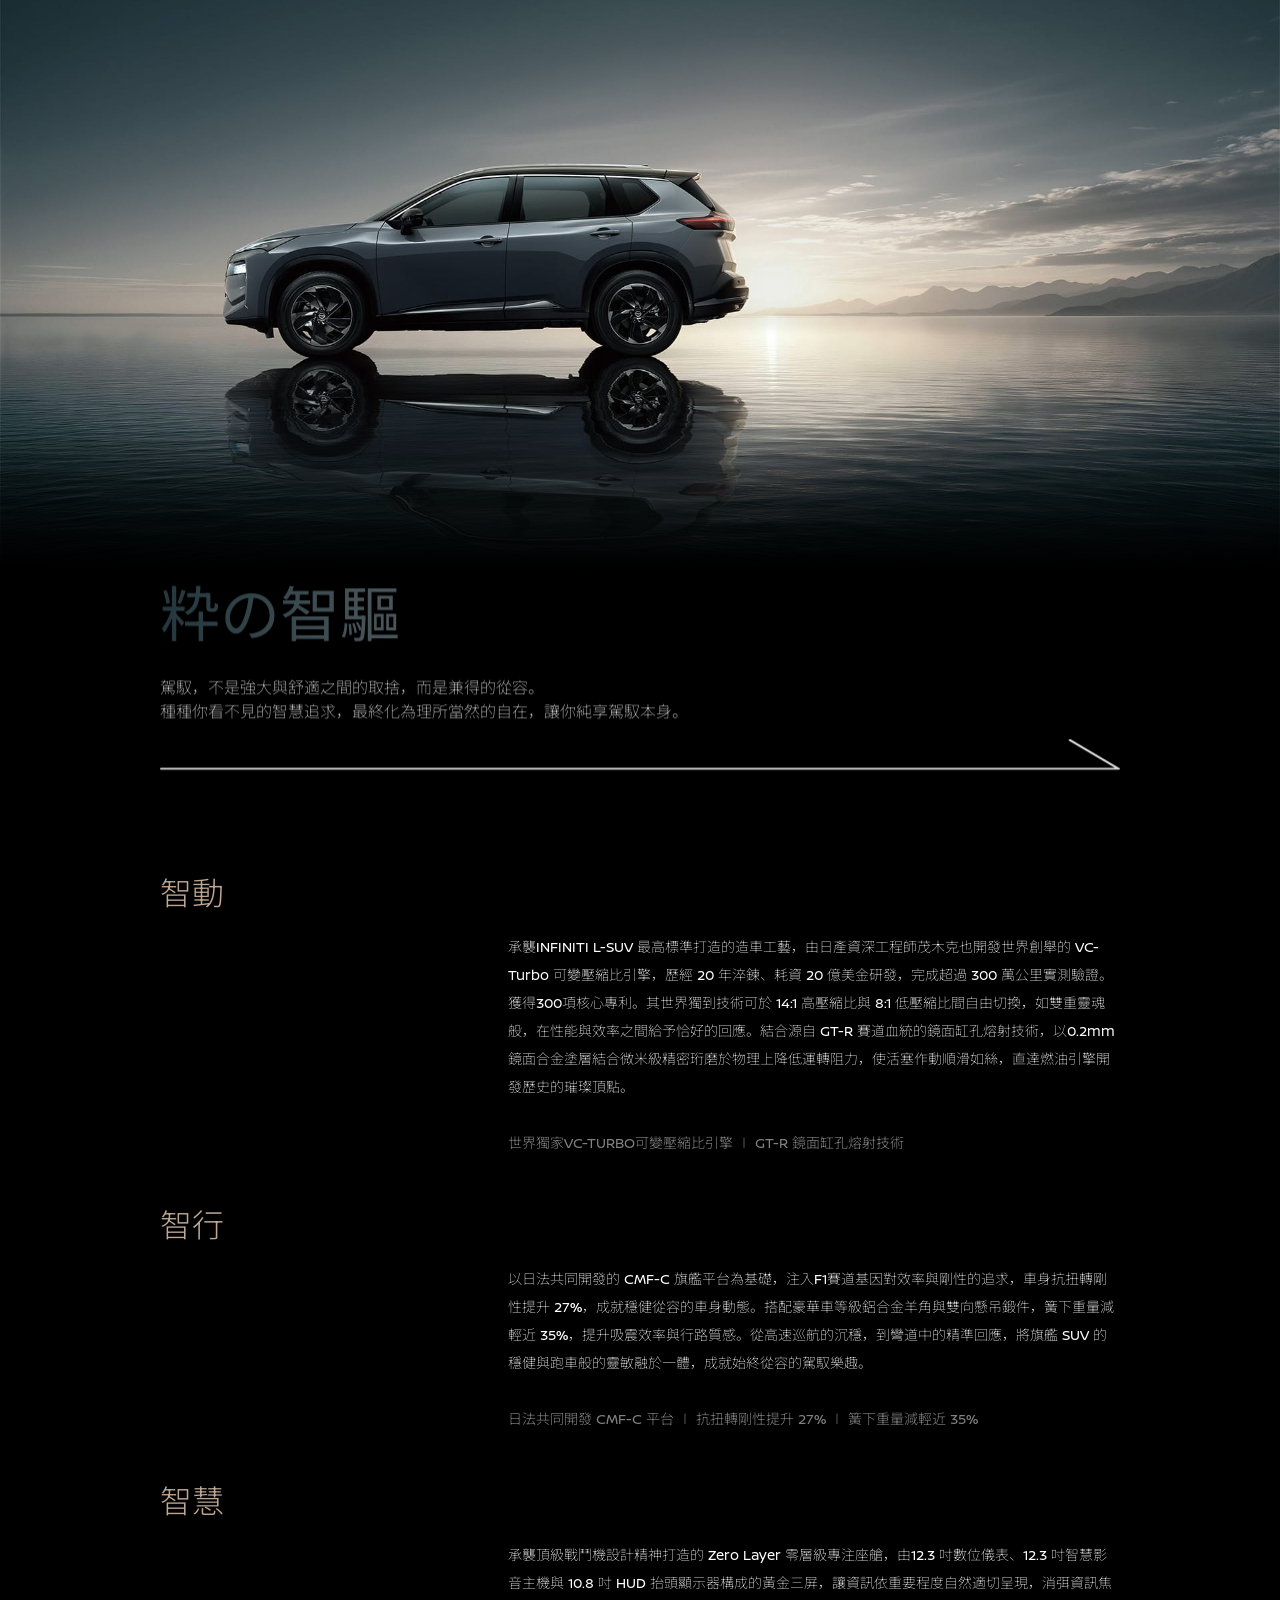
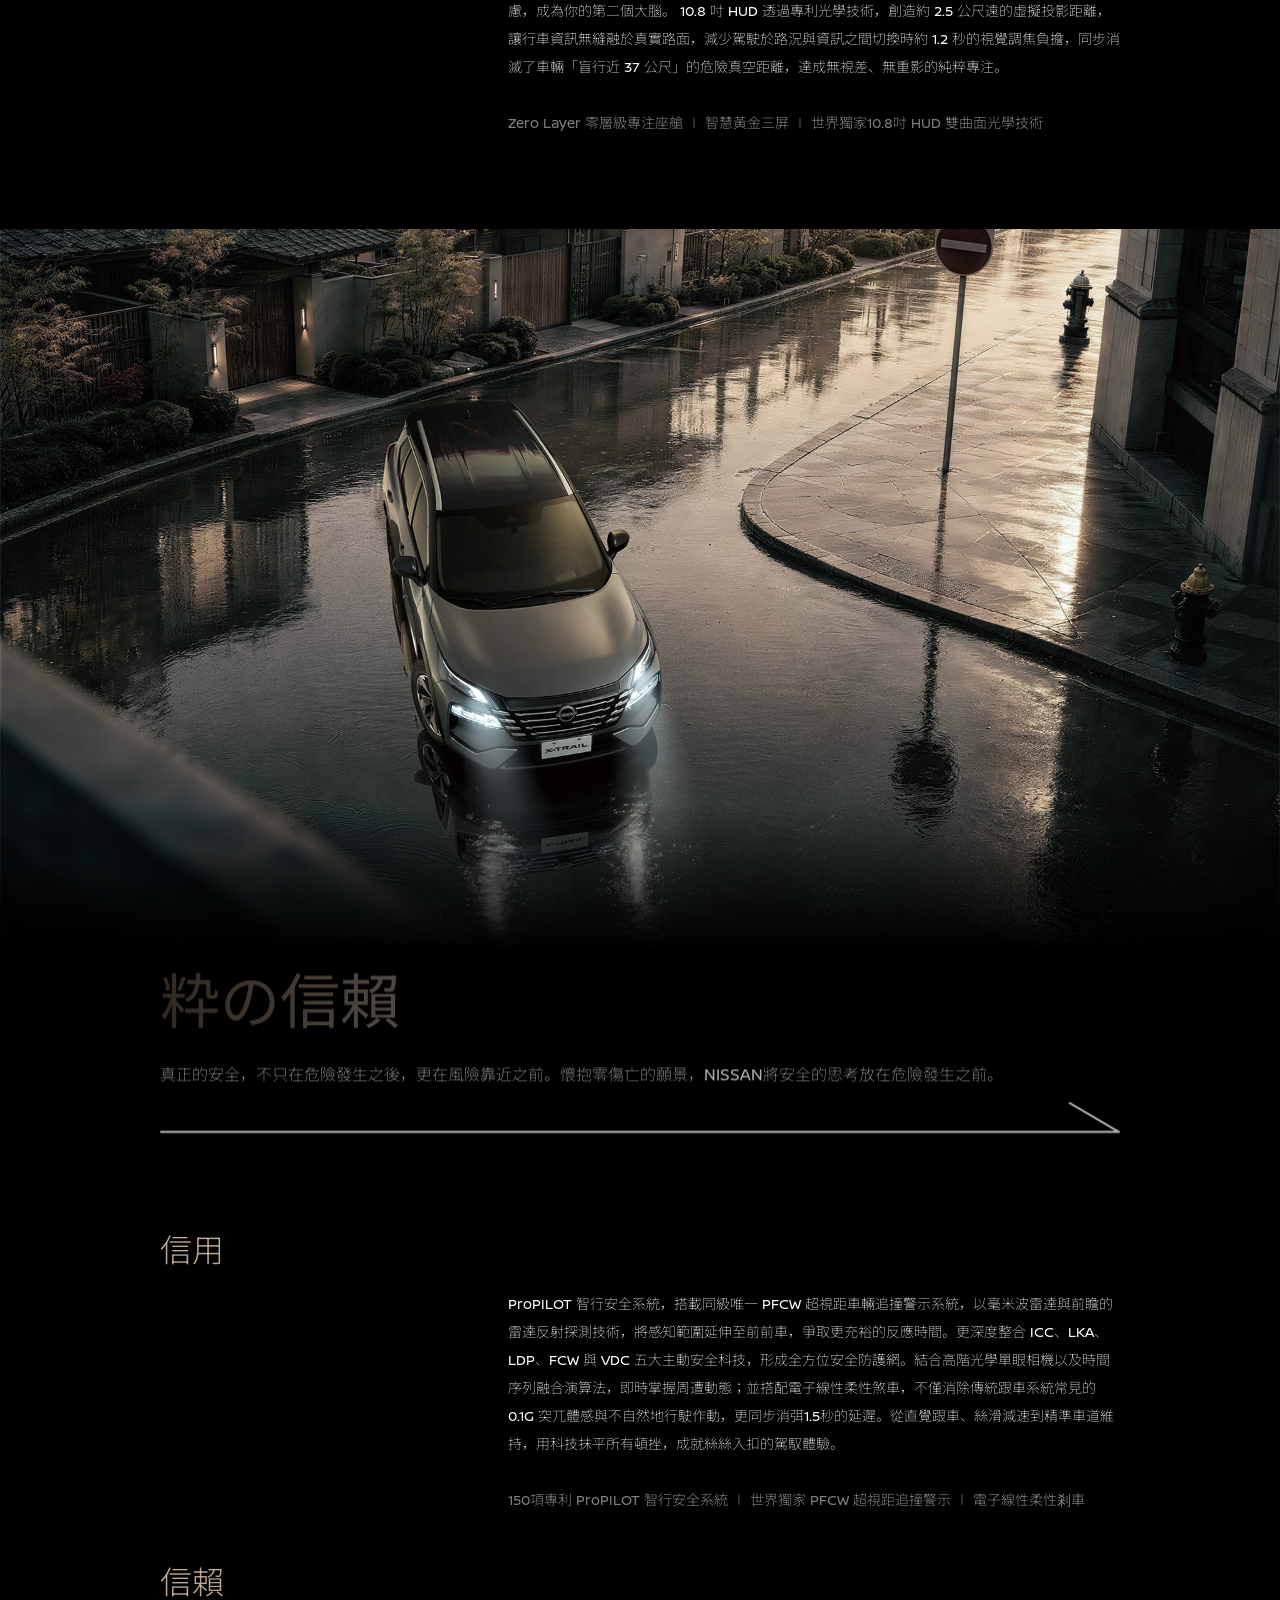
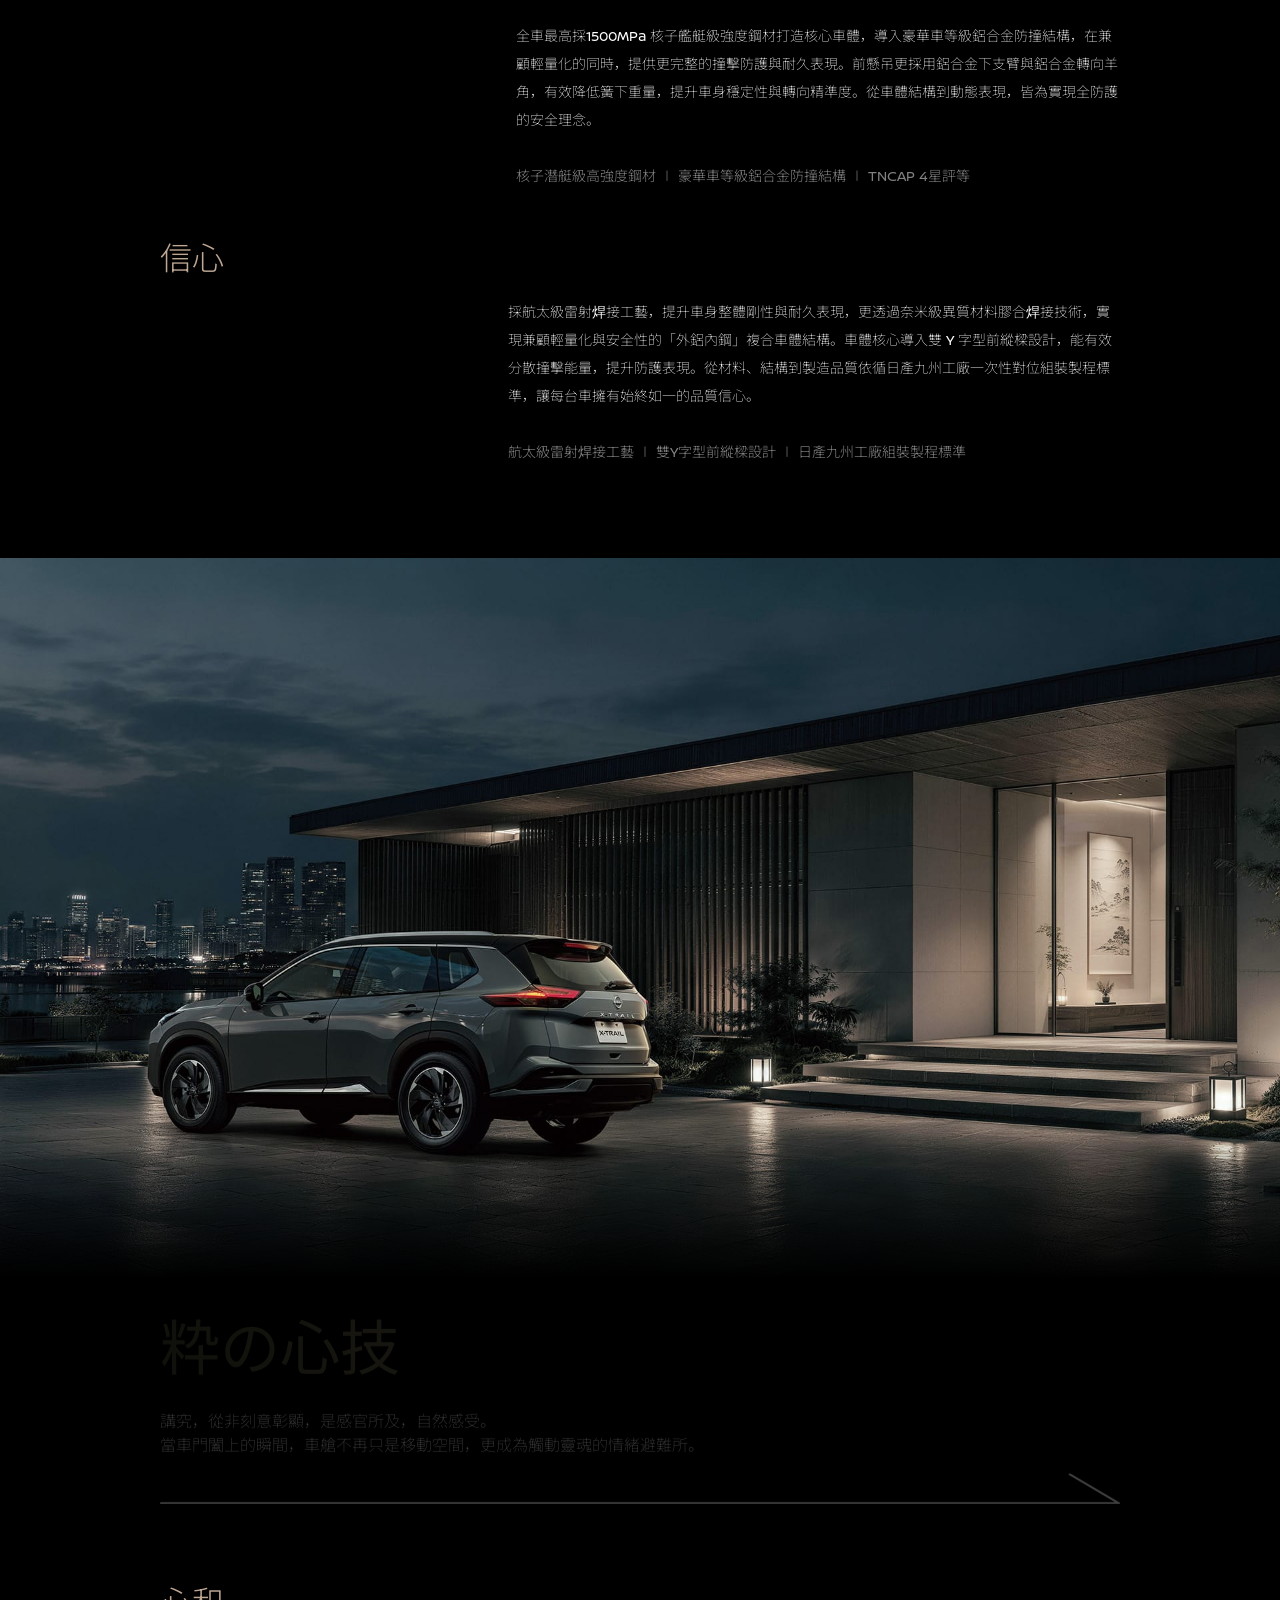
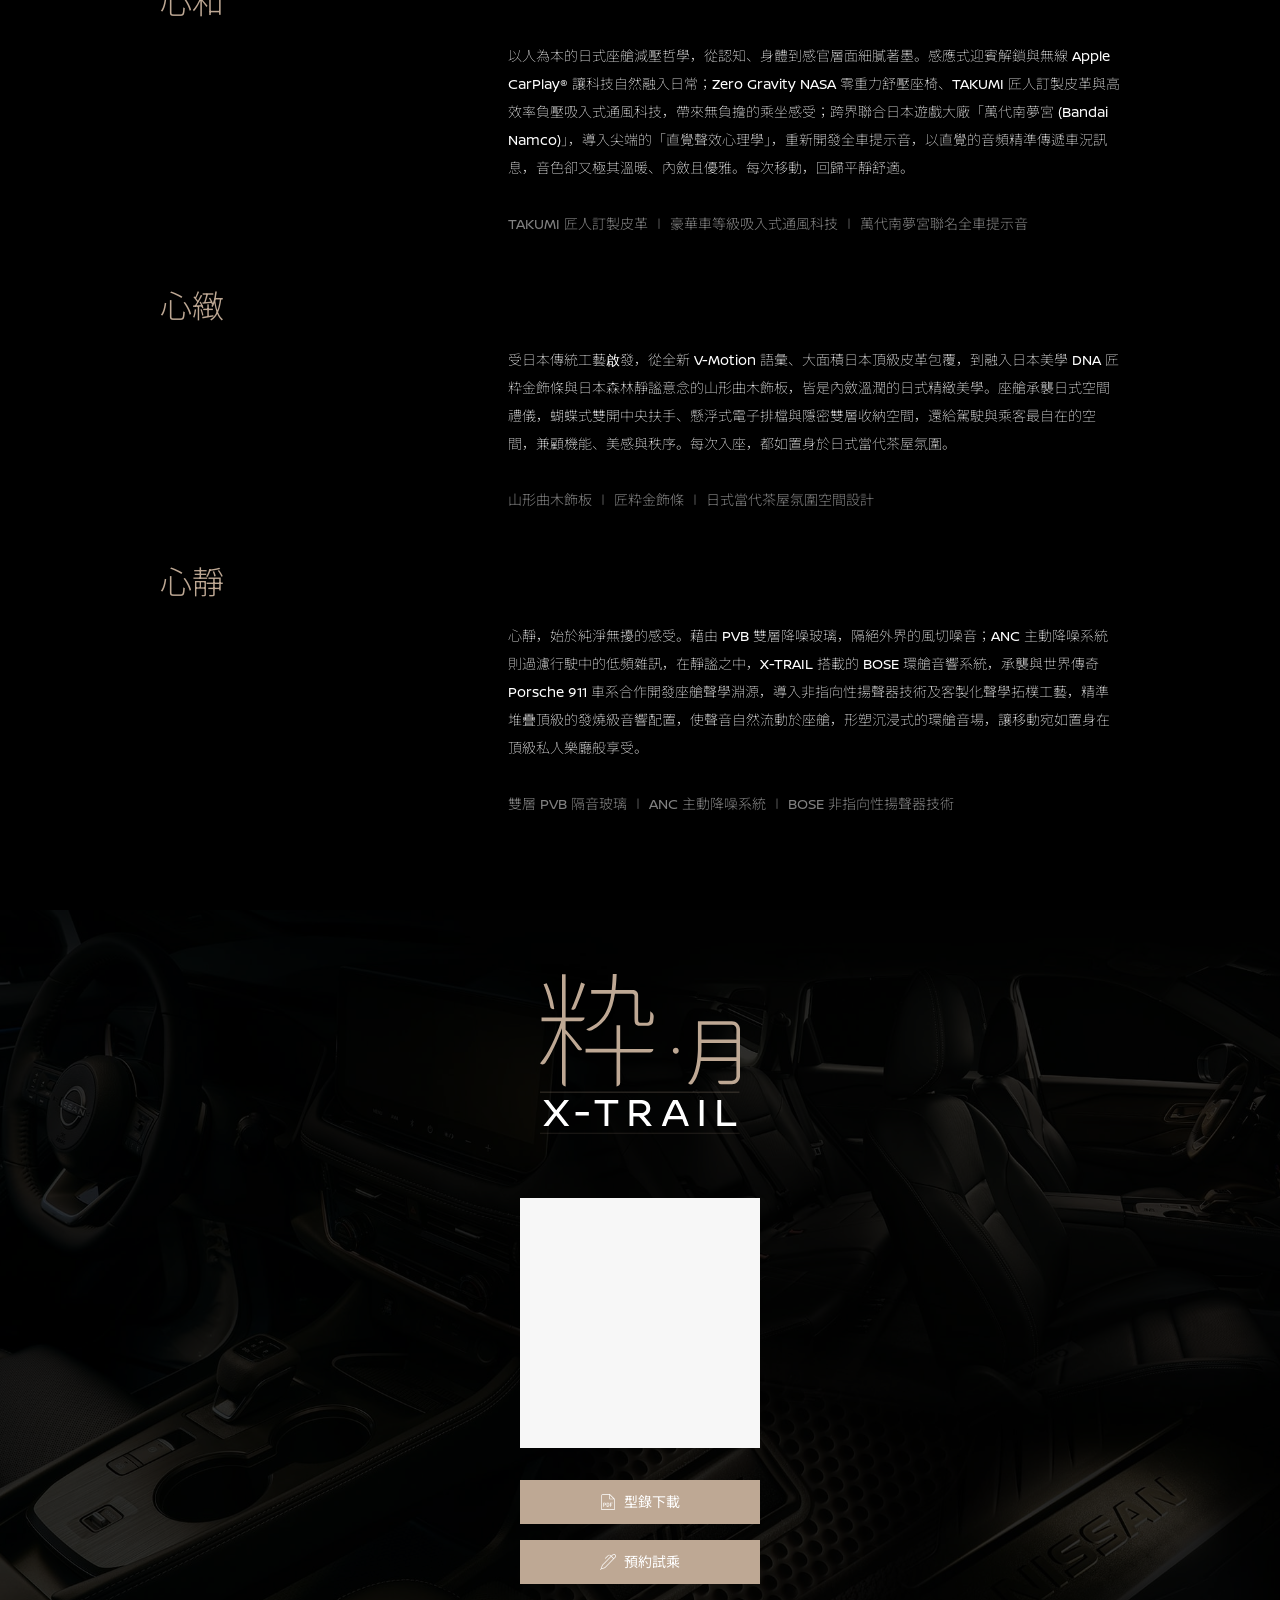
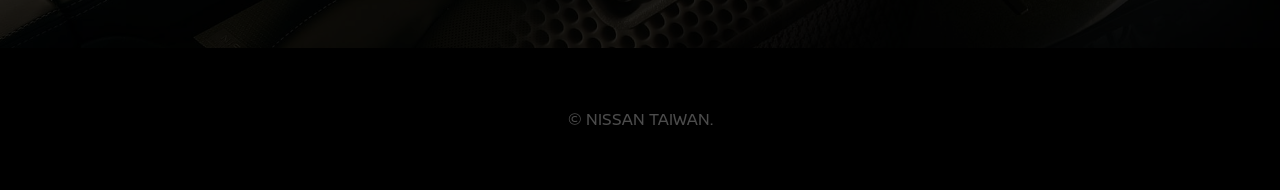
==== commit c7d21370: "feat: 025" ====
--- a/index.html
+++ b/index.html
@@ -654,7 +654,7 @@
 
     <div id="kv-trigger" class="relative w-full">
         <section id="kv-section" class="fixed top-0 left-0 w-full overflow-hidden bg-black flex items-center justify-center z-1 h-dvh xl:h-screen">
-            <img class="kv-bg-image" src="./assets/img/banner/banner_d.webp" alt="KV Banner Image">
+            <img class="kv-bg-image" src="./assets/img/banner/banner_d.jpg" alt="KV Banner Image">
             <div class="kv-overlay"></div>
             <div class="kv-title">
                 <img src="./assets/img/banner/title.svg?v=1" alt="title" class="h-auto">
@@ -692,21 +692,21 @@
     <section id="usp-section-web" class="hidden xl:block relative z-10 w-full overflow-hidden bg-black h-dvh xl:h-screen">        
         <div class="absolute inset-0 w-full h-full pointer-events-none">
             <div id="usp-section-web-1" class="usp-bg-img usp-layer-1 absolute inset-0 w-full h-full bg-zinc-600 flex items-center justify-center">
-                <img src="./assets/img/usp/USP_bg01.webp" alt="" class="w-full h-full object-cover">
+                <img src="./assets/img/usp/USP_bg01.jpg" alt="" class="w-full h-full object-cover">
                 <div class="usp-title-fade absolute flex justify-center items-center flex-col text-5xl text-white tracking-[16px] font-extralight usp-title">
                     <span>粋の智驅</span>
                     <img src="./assets/img/icon/line_lg.svg" alt="line" class="usp-title-line text-white mt-4">
                 </div>
             </div>
             <div id="usp-section-web-2" class="usp-bg-img usp-layer-2 absolute inset-0 w-full h-full bg-zinc-700 flex items-center justify-center opacity-0">
-                <img src="./assets/img/usp/USP_bg02.webp" alt="" class="w-full h-full object-cover">
+                <img src="./assets/img/usp/USP_bg02.jpg" alt="" class="w-full h-full object-cover">
                 <div class="usp-title-fade absolute flex justify-center items-center flex-col text-5xl text-white tracking-[16px] font-extralight usp-title">
                     <span>粋の信賴</span>
                     <img src="./assets/img/icon/line_lg.svg" alt="line" class="usp-title-line text-white mt-4">
                 </div>
             </div>
             <div id="usp-section-web-3" class="usp-bg-img usp-layer-3 absolute inset-0 w-full h-full bg-zinc-800 flex items-center justify-center opacity-0">
-                <img src="./assets/img/usp/USP_bg03.webp" alt="" class="w-full h-full object-cover">
+                <img src="./assets/img/usp/USP_bg03.jpg" alt="" class="w-full h-full object-cover">
                 <div class="usp-title-fade absolute flex justify-center items-center flex-col text-5xl text-white tracking-[16px] font-extralight usp-title">
                     <span>粋の心技</span>
                     <img src="./assets/img/icon/line_lg.svg" alt="line" class="usp-title-line text-white mt-4">
@@ -899,7 +899,7 @@
     <section id="usp-section-mob" class="block xl:hidden relative z-10 w-full overflow-hidden bg-black">
         <div id="usp-section-mob-1" class="usp-text-layer usp-layer-1 w-full flex flex-col gap-12 bg-black text-white mb-24">
             <div class="w-full h-full flex items-center justify-center">
-                <img src="./assets/img/usp/USP_bg01.webp" alt="" class="w-full h-full object-cover" style="mask-image: linear-gradient(to bottom, black 80%, transparent 100%); -webkit-mask-image: linear-gradient(to bottom, black 80%, transparent 100%);">
+                <img src="./assets/img/usp/USP_bg01.jpg" alt="" class="w-full h-full object-cover" style="mask-image: linear-gradient(to bottom, black 80%, transparent 100%); -webkit-mask-image: linear-gradient(to bottom, black 80%, transparent 100%);">
             </div>
             <div class="fade-in usp-mob-layer-title flex flex-col justify-center items-start px-8 max-w-sm mx-auto">
                 <div class="usp-content-title text-6xl font-normal">
@@ -983,7 +983,7 @@
         </div>
         <div id="usp-section-mob-2" class="usp-text-layer usp-layer-2 w-full flex flex-col gap-12 bg-black text-white mb-24">
             <div class="w-full h-full flex items-center justify-center">
-                <img src="./assets/img/usp/USP_bg02.webp" alt="" class="w-full h-full object-cover" style="mask-image: linear-gradient(to bottom, black 80%, transparent 100%); -webkit-mask-image: linear-gradient(to bottom, black 80%, transparent 100%);">
+                <img src="./assets/img/usp/USP_bg02.jpg" alt="" class="w-full h-full object-cover" style="mask-image: linear-gradient(to bottom, black 80%, transparent 100%); -webkit-mask-image: linear-gradient(to bottom, black 80%, transparent 100%);">
             </div>
             <div class="fade-in usp-mob-layer-title flex flex-col justify-center items-start px-8 max-w-sm mx-auto">
                 <div class="usp-content-title text-6xl font-normal">
@@ -1066,7 +1066,7 @@
         </div>
         <div id="usp-section-mob-3" class="usp-text-layer usp-layer-3 w-full flex flex-col gap-12 bg-black text-white mb-24">
             <div class="w-full h-full flex items-center justify-center">
-                <img src="./assets/img/usp/USP_bg03.webp" alt="" class="w-full h-full object-cover" style="mask-image: linear-gradient(to bottom, black 80%, transparent 100%); -webkit-mask-image: linear-gradient(to bottom, black 80%, transparent 100%);">
+                <img src="./assets/img/usp/USP_bg03.jpg" alt="" class="w-full h-full object-cover" style="mask-image: linear-gradient(to bottom, black 80%, transparent 100%); -webkit-mask-image: linear-gradient(to bottom, black 80%, transparent 100%);">
             </div>
             <div class="fade-in usp-mob-layer-title flex flex-col justify-center items-start px-8 max-w-sm mx-auto">
                 <div class="usp-content-title text-6xl font-normal">
@@ -1152,7 +1152,7 @@
 
     <section id="price-section" class="relative z-50 w-full xl:min-h-screen flex flex-col items-center justify-center">
         <div class="flex-1 w-full h-auto xl:h-full relative">
-            <img class="price-bg-image absolute inset-0 w-full h-full object-cover" src="./assets/img/price/Price_bg.webp" alt="price bg Image">
+            <img class="price-bg-image absolute inset-0 w-full h-full object-cover" src="./assets/img/price/Price_bg.jpg" alt="price bg Image">
             <div class="price-content relative xl:absolute w-full h-auto xl:h-full top-0 left-0 bg-black bg-opacity-80 flex items-center justify-center">
                 <div class="flex xl:flex-row flex-col items-center justify-center gap-16 w-full h-full  py-16 xl:py-32 px-16 md:px-8">
                     <img src="./assets/img/banner/title.svg" alt="title" class="w-[200px] xl:w-[265px] h-auto ">
@@ -1505,8 +1505,8 @@
         const handleKvImageSource = () => {
             const isPortrait = window.innerHeight > window.innerWidth;
             const targetSrc  = isPortrait
-                ? "./assets/img/banner/banner_m.webp"
-                : "./assets/img/banner/banner_d.webp";
+                ? "./assets/img/banner/banner_m.jpg"
+                : "./assets/img/banner/banner_d.jpg";
 
             if (kvBgImage.getAttribute('src') !== targetSrc) {
                 // 圖片來源改變：等新圖載入完才更新高度
@@ -1740,8 +1740,8 @@
                     opacity: 1,
                     ease: "power2.out",
                     duration: 1.2
-                }, 0.5);
-
+                }, 0.5);     
+                                
                 gsap.to("#side-btn", {
                     scrollTrigger: {
                         trigger: "#intro-section",
@@ -1752,7 +1752,20 @@
                     opacity: 1,
                     pointerEvents: "auto",
                     ease: "none"
-                });
+                })
+                gsap.to("#mobile-logo", {
+                    scrollTrigger: {
+                        trigger: "#intro-section",
+                        start: "top 200px",
+                        end: "top top",
+                        scrub: true
+                    },
+                    opacity: 0,
+                    pointerEvents: "auto",
+                    ease: "none",
+                    duration: 1
+                }, 0);
+
             });
             handleKvImageSource();
 
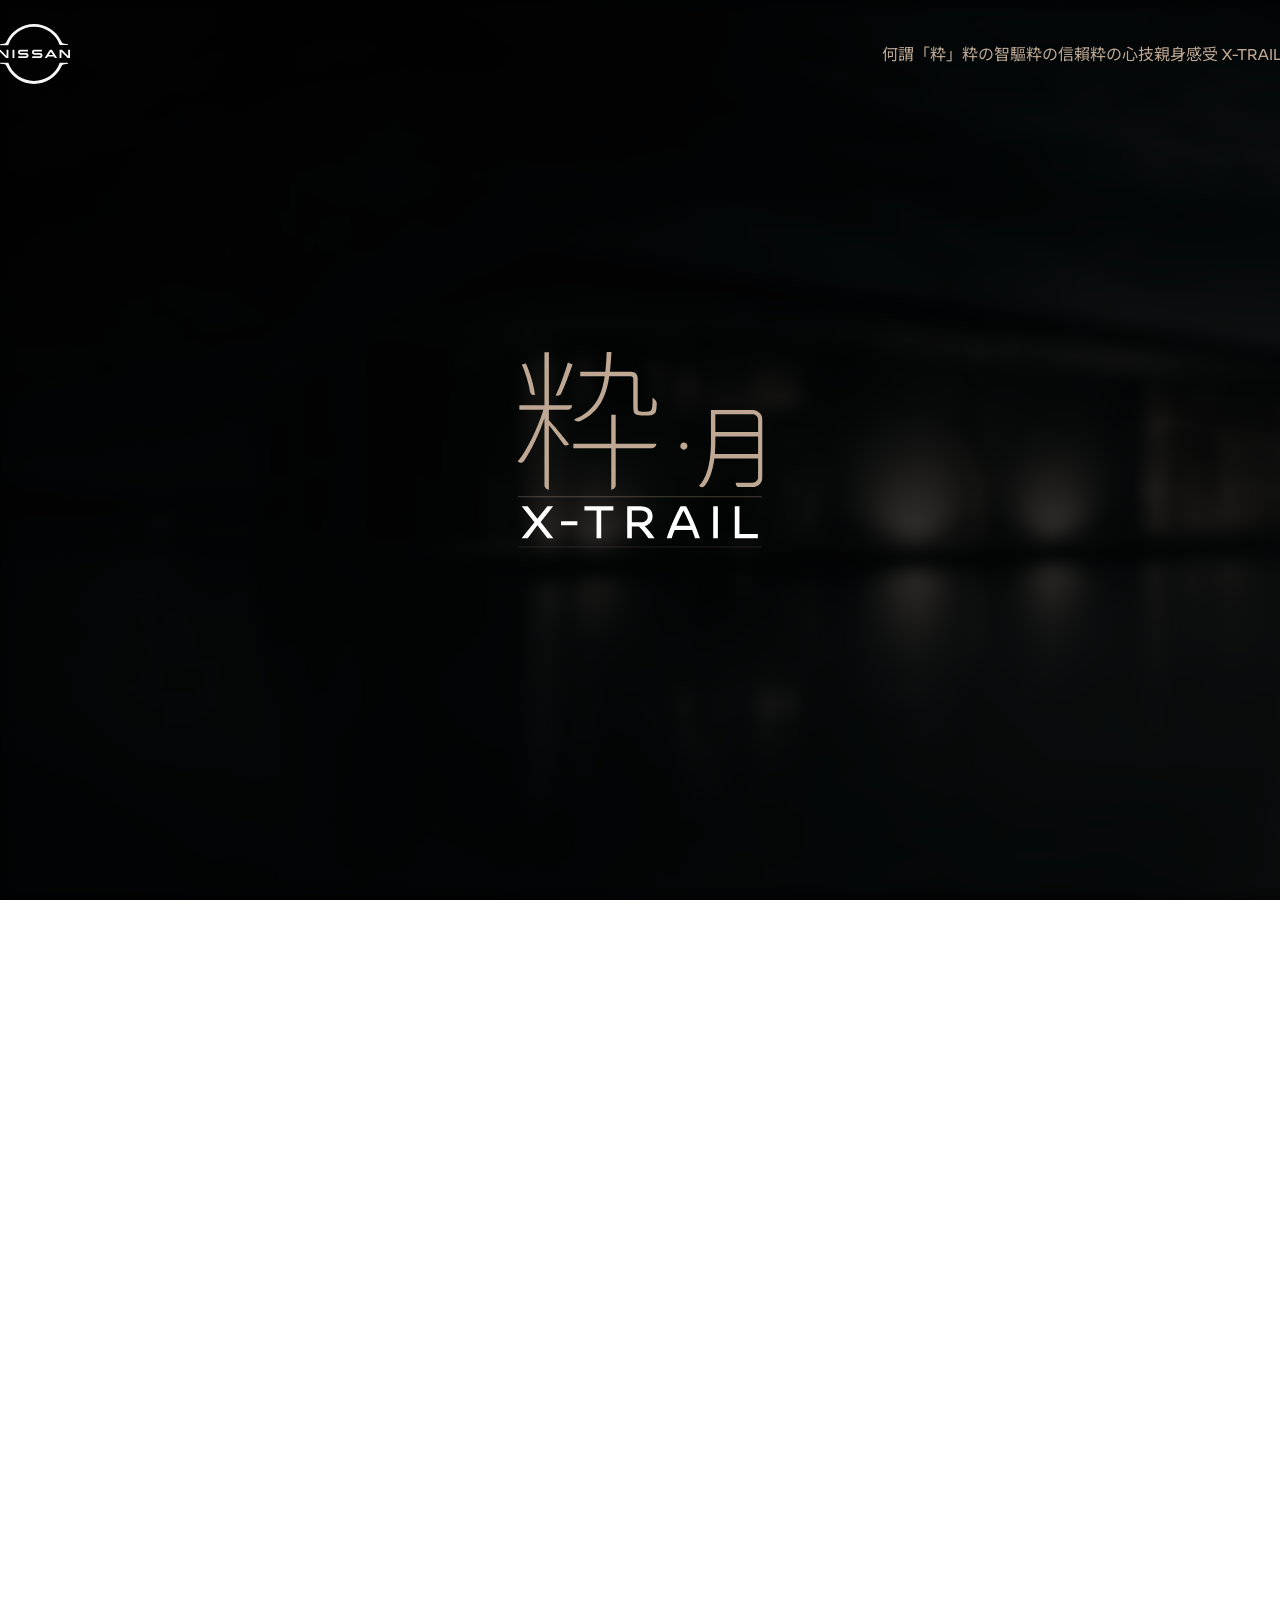
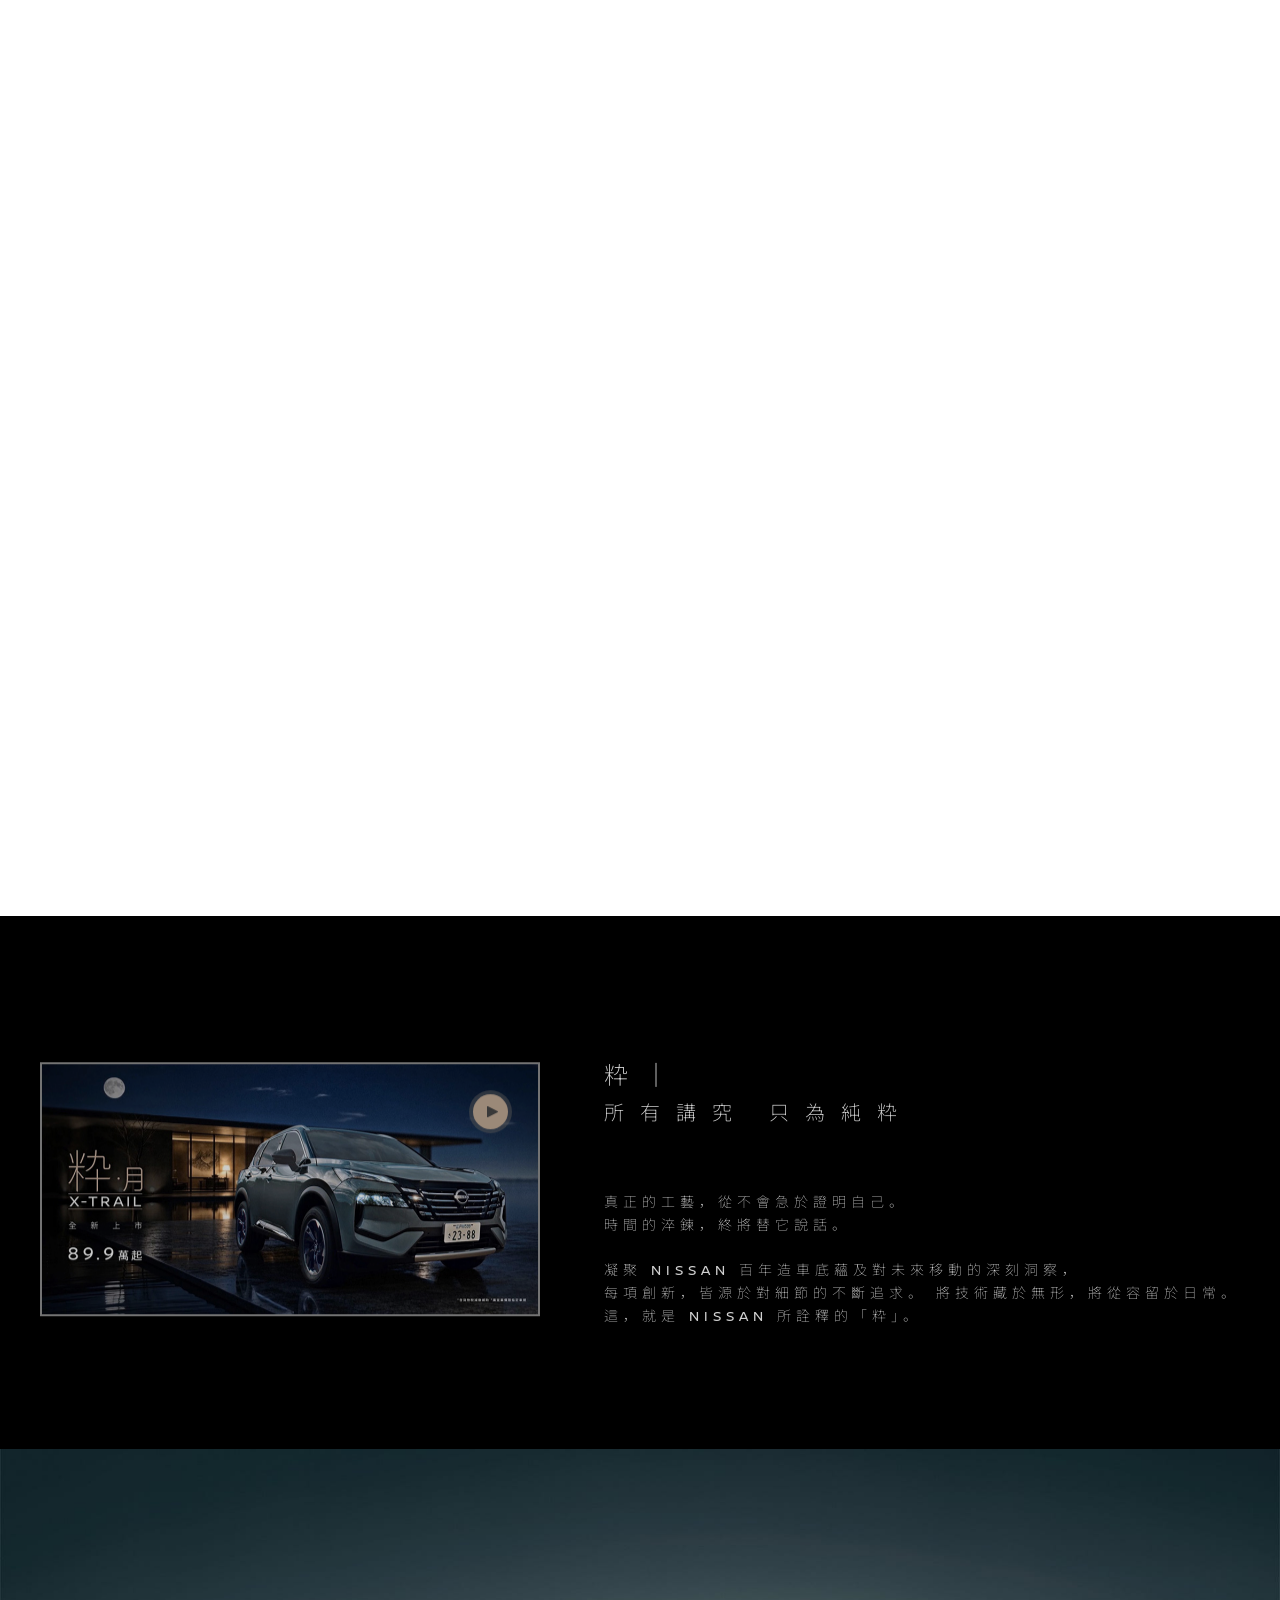
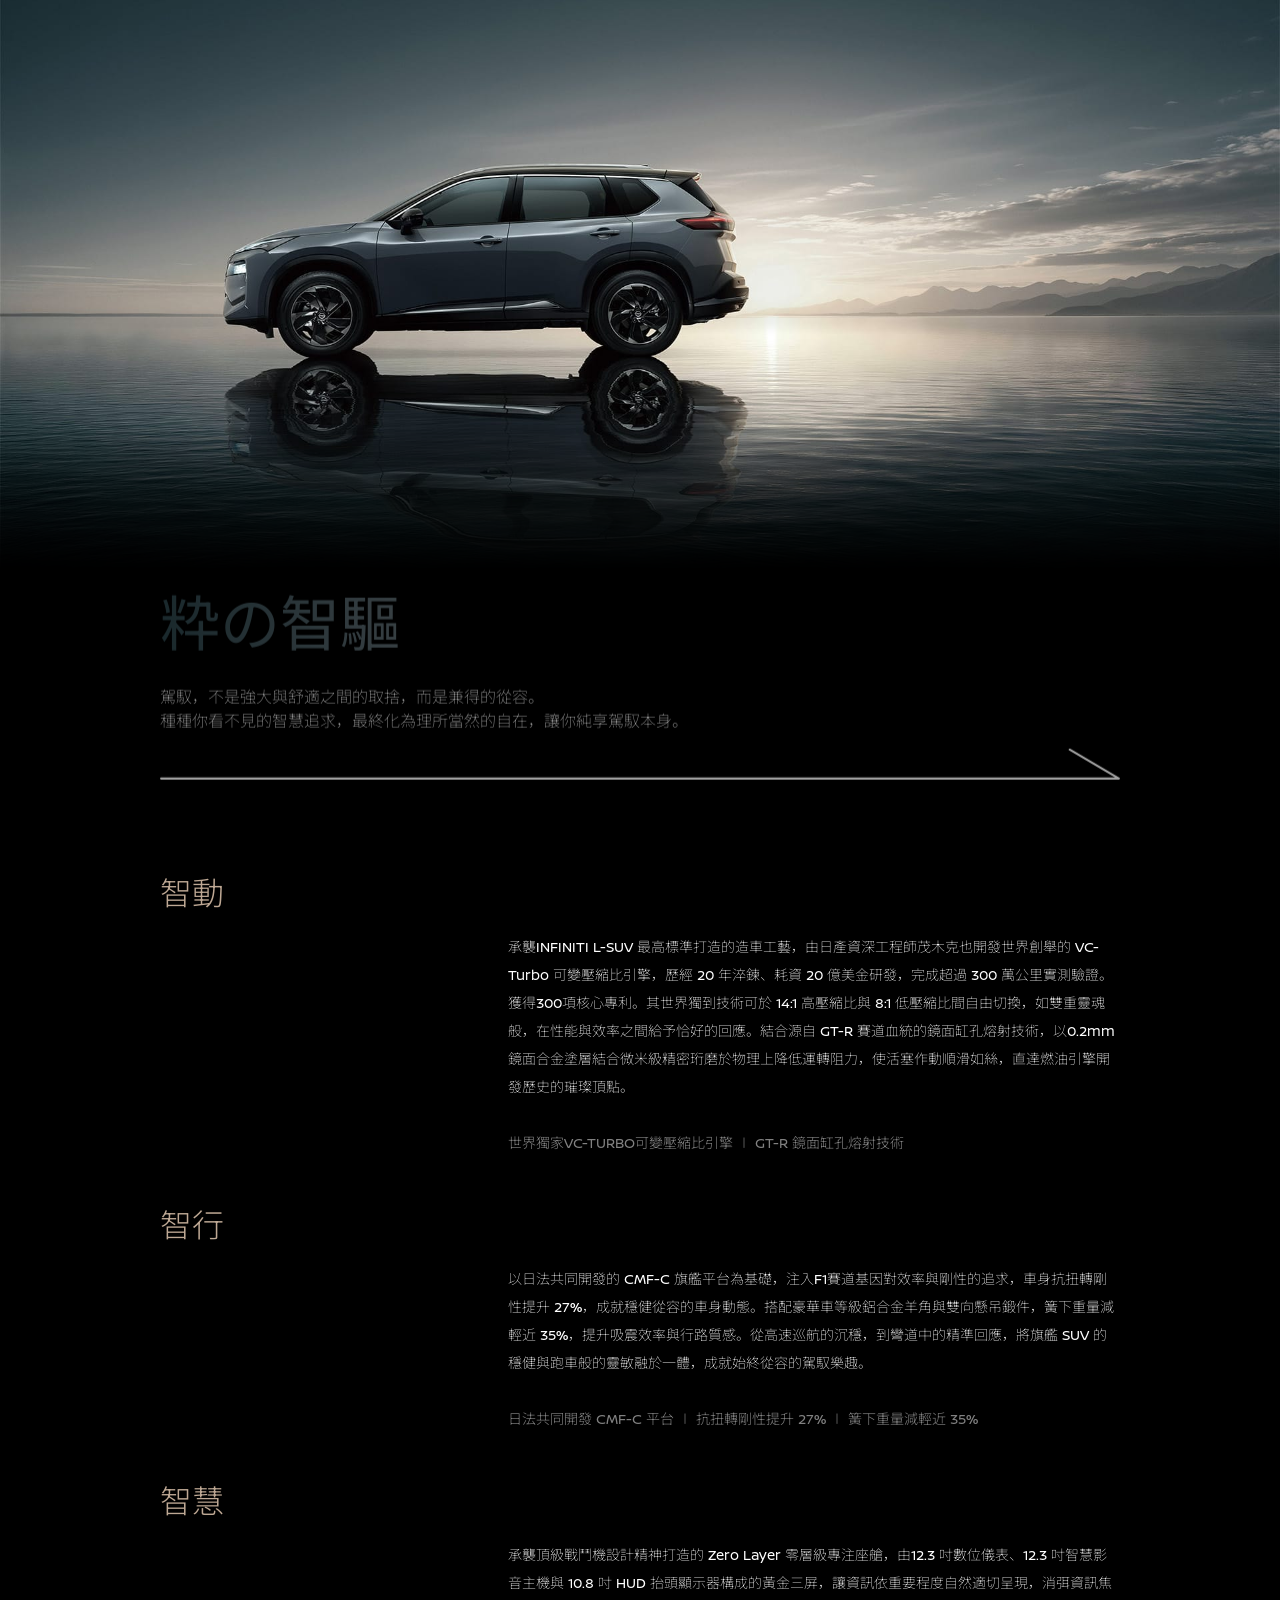
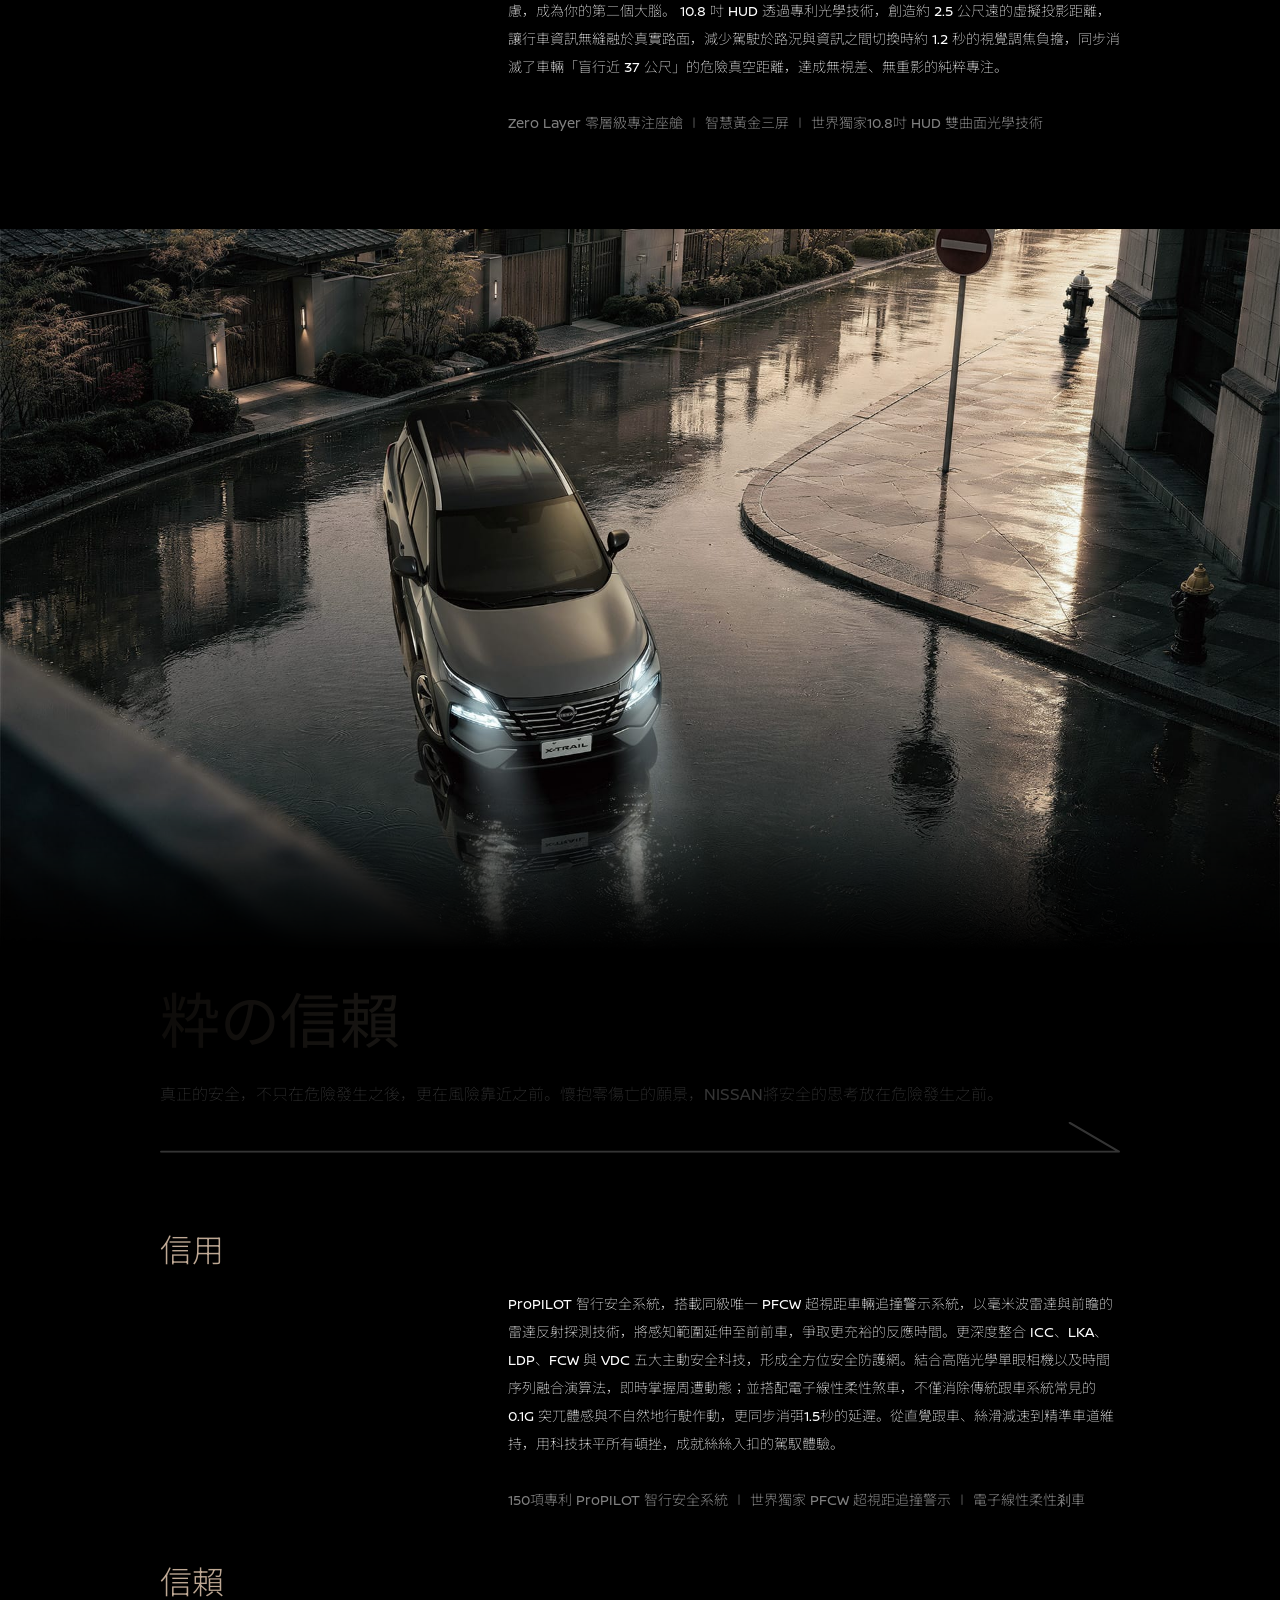
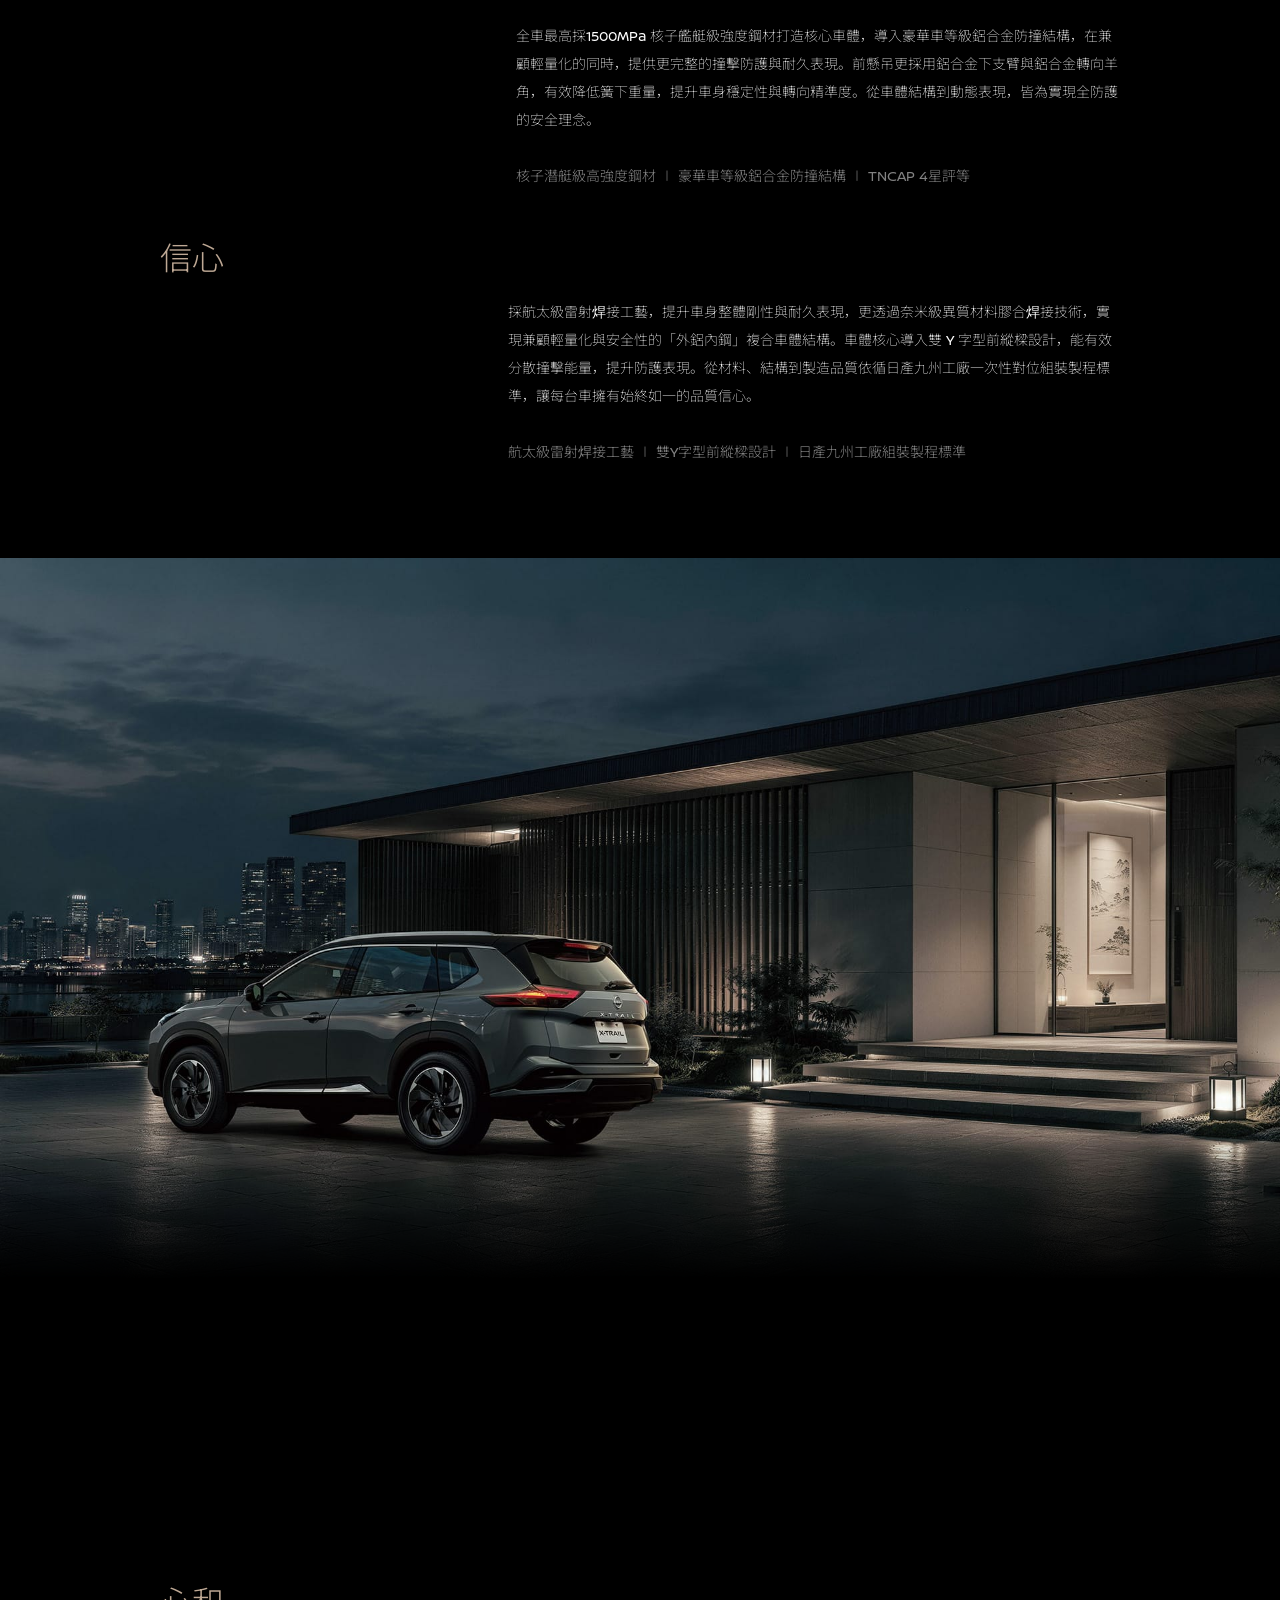
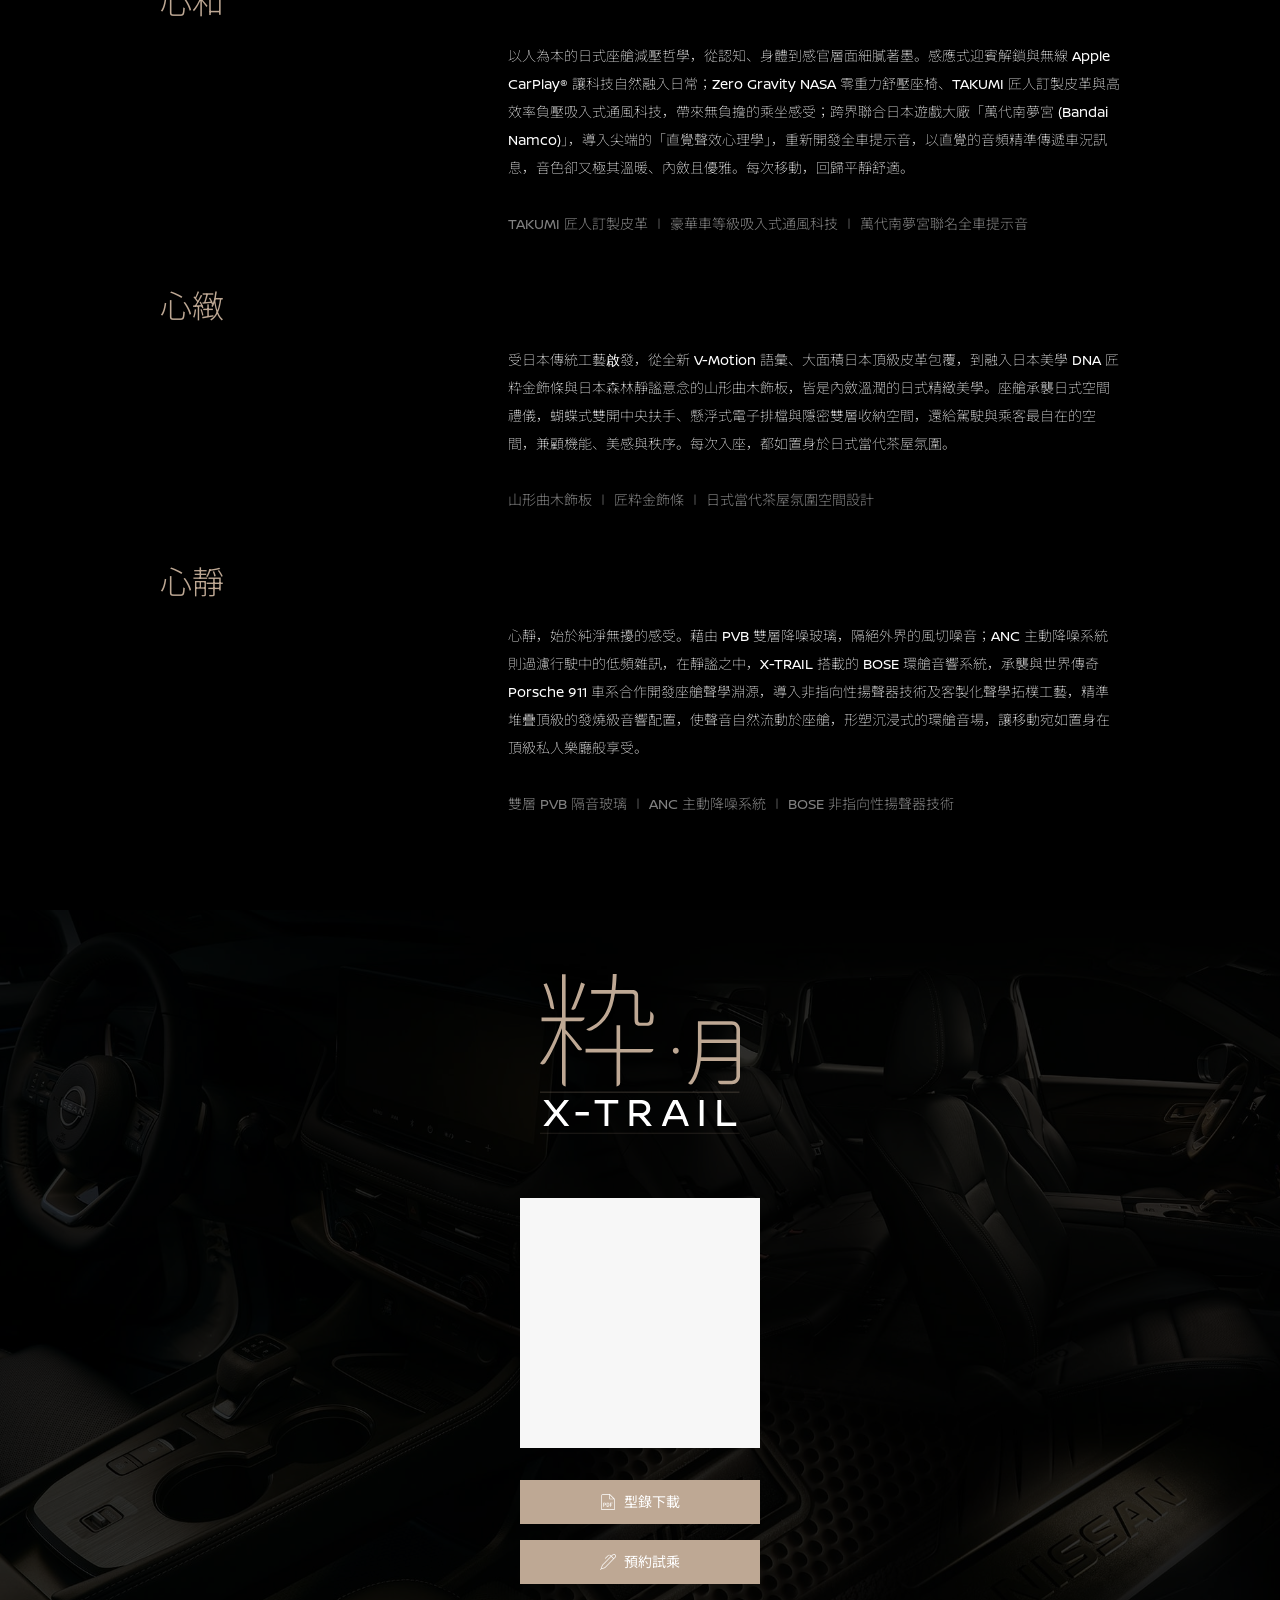
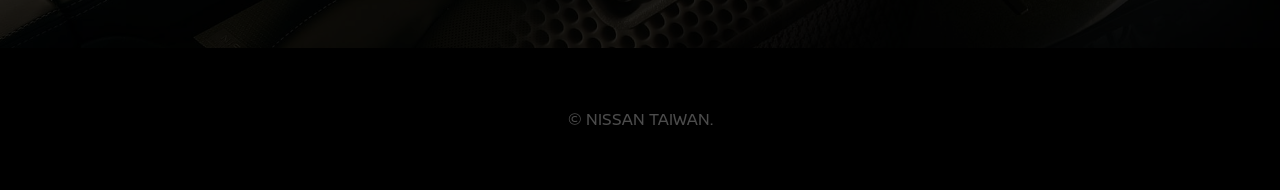
==== commit 03027b02: "feat: 026" ====
--- a/index.html
+++ b/index.html
@@ -1158,17 +1158,18 @@
                     <img src="./assets/img/banner/title.svg" alt="title" class="w-[200px] xl:w-[265px] h-auto ">
                     <div class="flex flex-col w-full xl:w-auto justify-center items-center">
                         <div id="price-table-web" class="hidden xl:flex flex-col" style="color: #616161; background-color: #F7F7F7;">
-                            <div class="flex flex-row justify-center items-center text-xl px-32 pt-8 pb-4">
+                            <div class="flex flex-row justify-center items-start text-xl px-32 pt-8 pb-4">
                                 <div class="fade-in text-center">
                                     <p class="font-bold">純粋版</p>
                                     <p class="text-lg">89.9萬元</p>
+                                    <p class="text-xs mt-1 p-1 bg-[#F3E1B8] text-[#89610A]">限時優惠</p>
                                 </div>
-                                <img src="./assets/img/icon/line_price.svg" alt="line" class="mx-8" style="height: auto;width: 10px;">
+                                <img src="./assets/img/icon/line_price.svg" alt="line" class="mx-8" style="height: auto;width: 12px;">
                                 <div class="fade-in text-center">
                                     <p class="font-bold">精粋版</p>
                                     <p class="text-lg">104.9萬元</p>
                                 </div>
-                                <img src="./assets/img/icon/line_price.svg" alt="line" class="mx-8" style="height: auto;width: 10px;">
+                                <img src="./assets/img/icon/line_price.svg" alt="line" class="mx-8" style="height: auto;width: 12px;">
                                 <div class="fade-in text-center">
                                     <p class="font-bold">極粋版</p>
                                     <p class="text-lg">113.5萬元</p>
@@ -1179,7 +1180,10 @@
                         <div id="price-table-mob" class="flex xl:hidden flex-col justify-center items-center text-xl px-4 py-8 w-[240px]" style="color: #616161; background-color: #F7F7F7;">
                             <div class="fade-in flex justify-between border-b w-full pb-3 mb-3" style="border-color: #E2E2E2;">
                                 <span class="font-bold">純粋版</span>
-                                <span class="text-lg">89.9萬元</span>
+                                <span class="relative text-lg">
+                                    89.9萬元                                    
+                                    <div class="absolute right-0 top-[-20px] text-xs px-3 py-[2px] bg-[#F3E1B8] text-[#89610A]">限時優惠</div>
+                                </span>
                             </div>
                             <div class="fade-in flex justify-between border-b w-full pb-3 mb-3" style="border-color: #E2E2E2;">
                                 <span class="font-bold">精粋版</span>
--- a/assets/css/main.css
+++ b/assets/css/main.css
@@ -39,4 +39,6 @@
 .fade-in {
     opacity: 0;
     will-change: opacity, transform;
-}+}
+
+.t { }
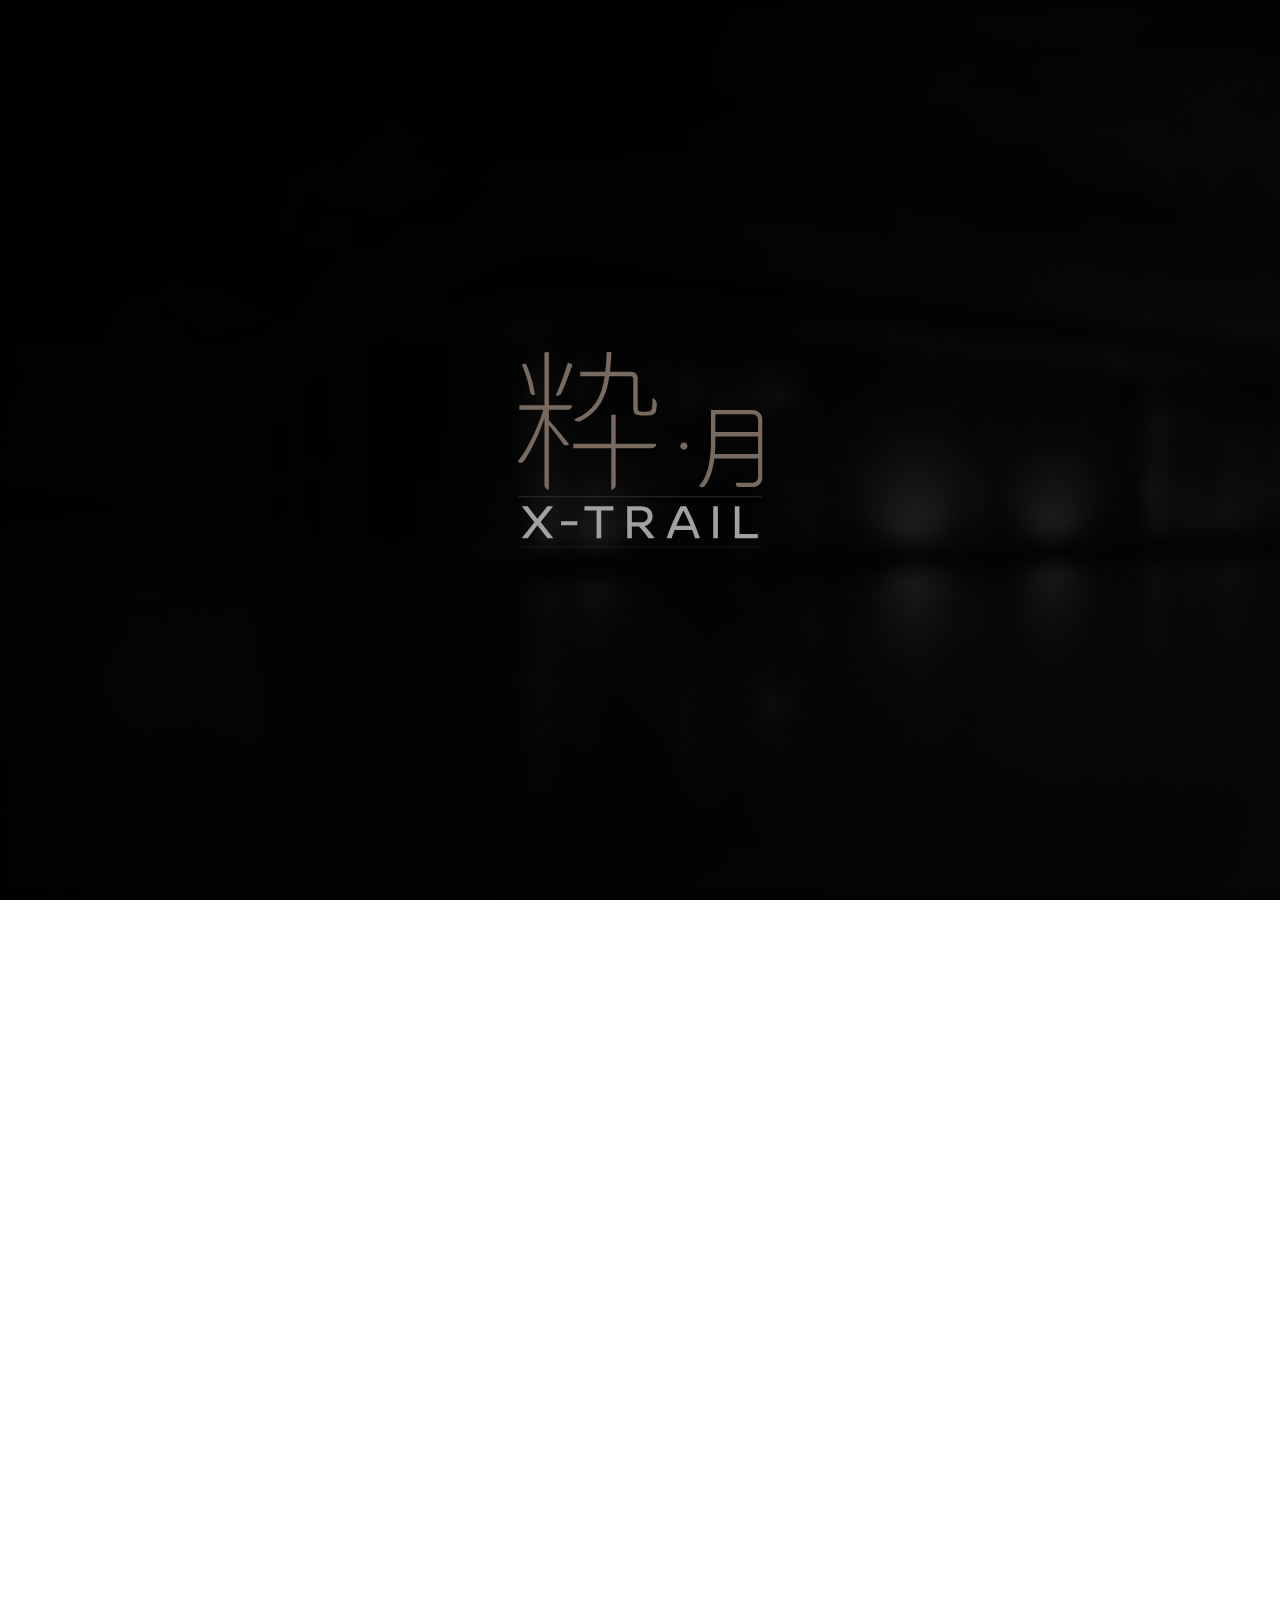
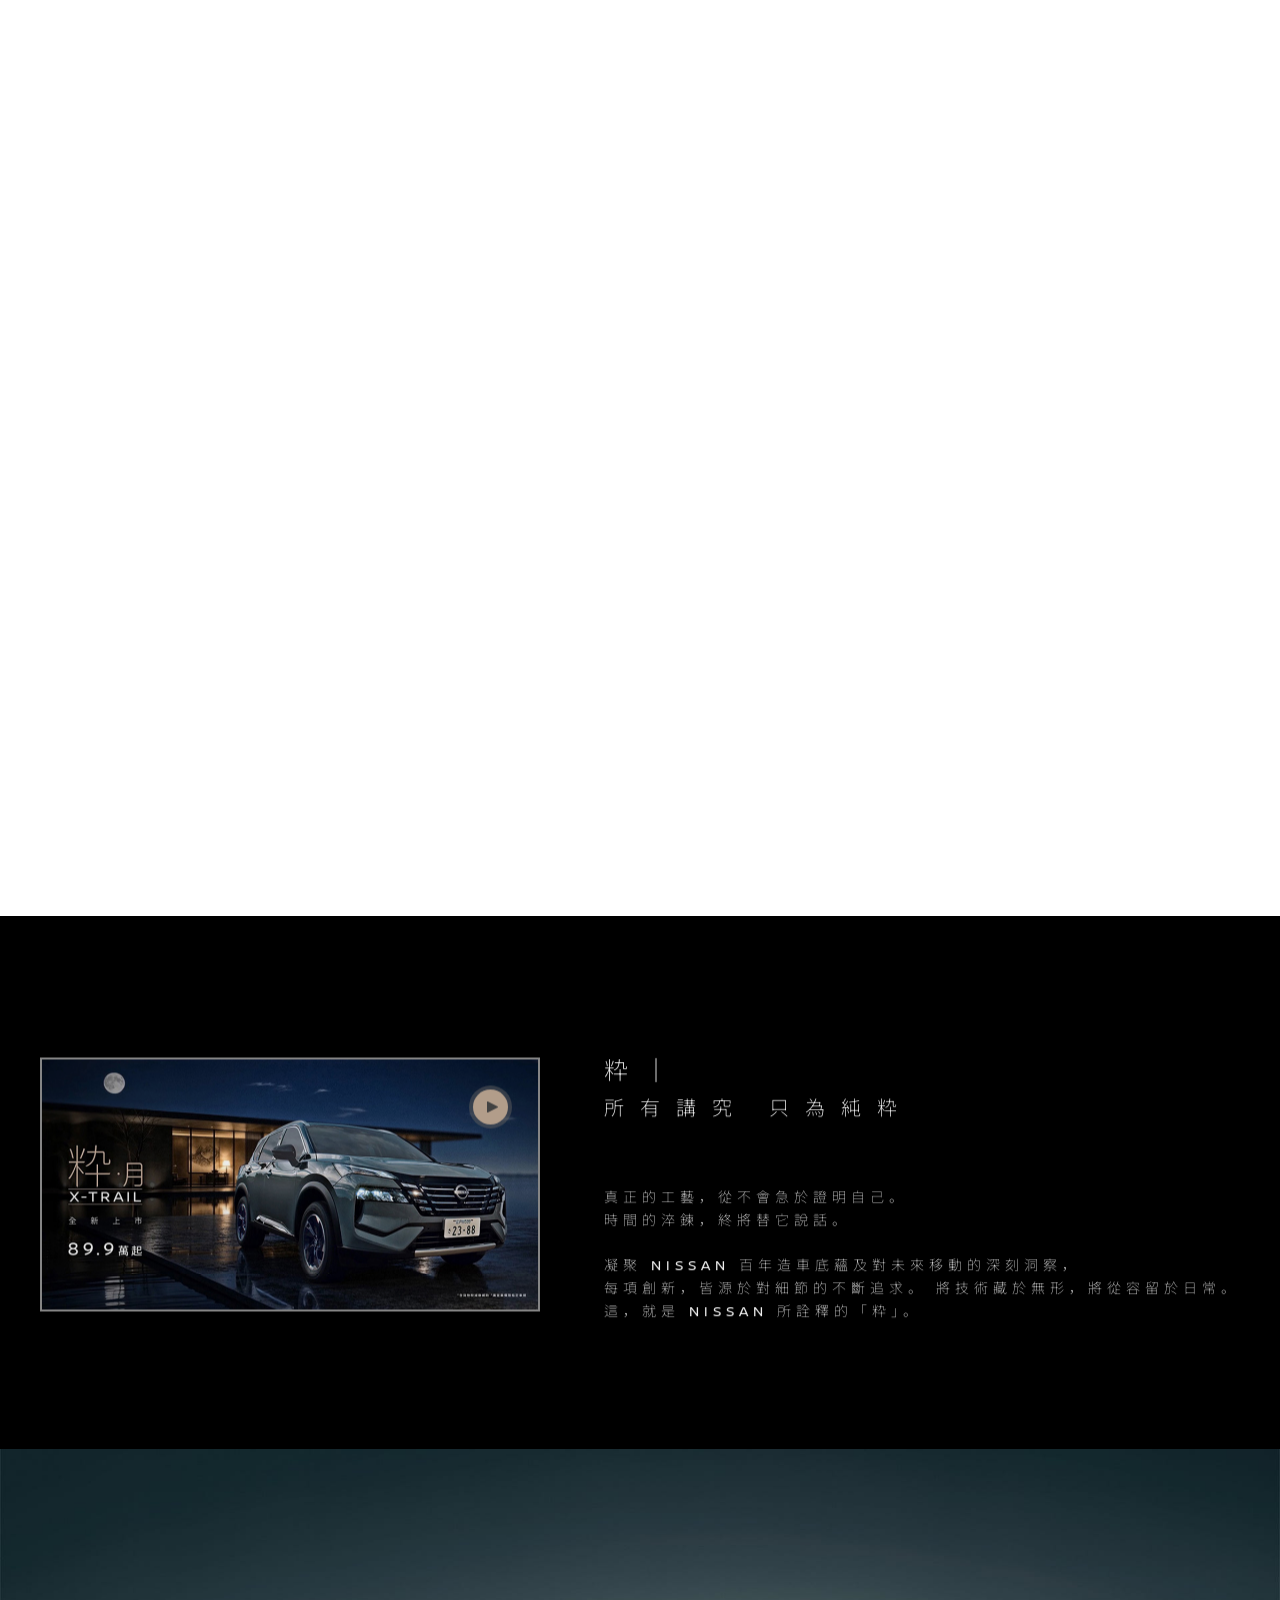
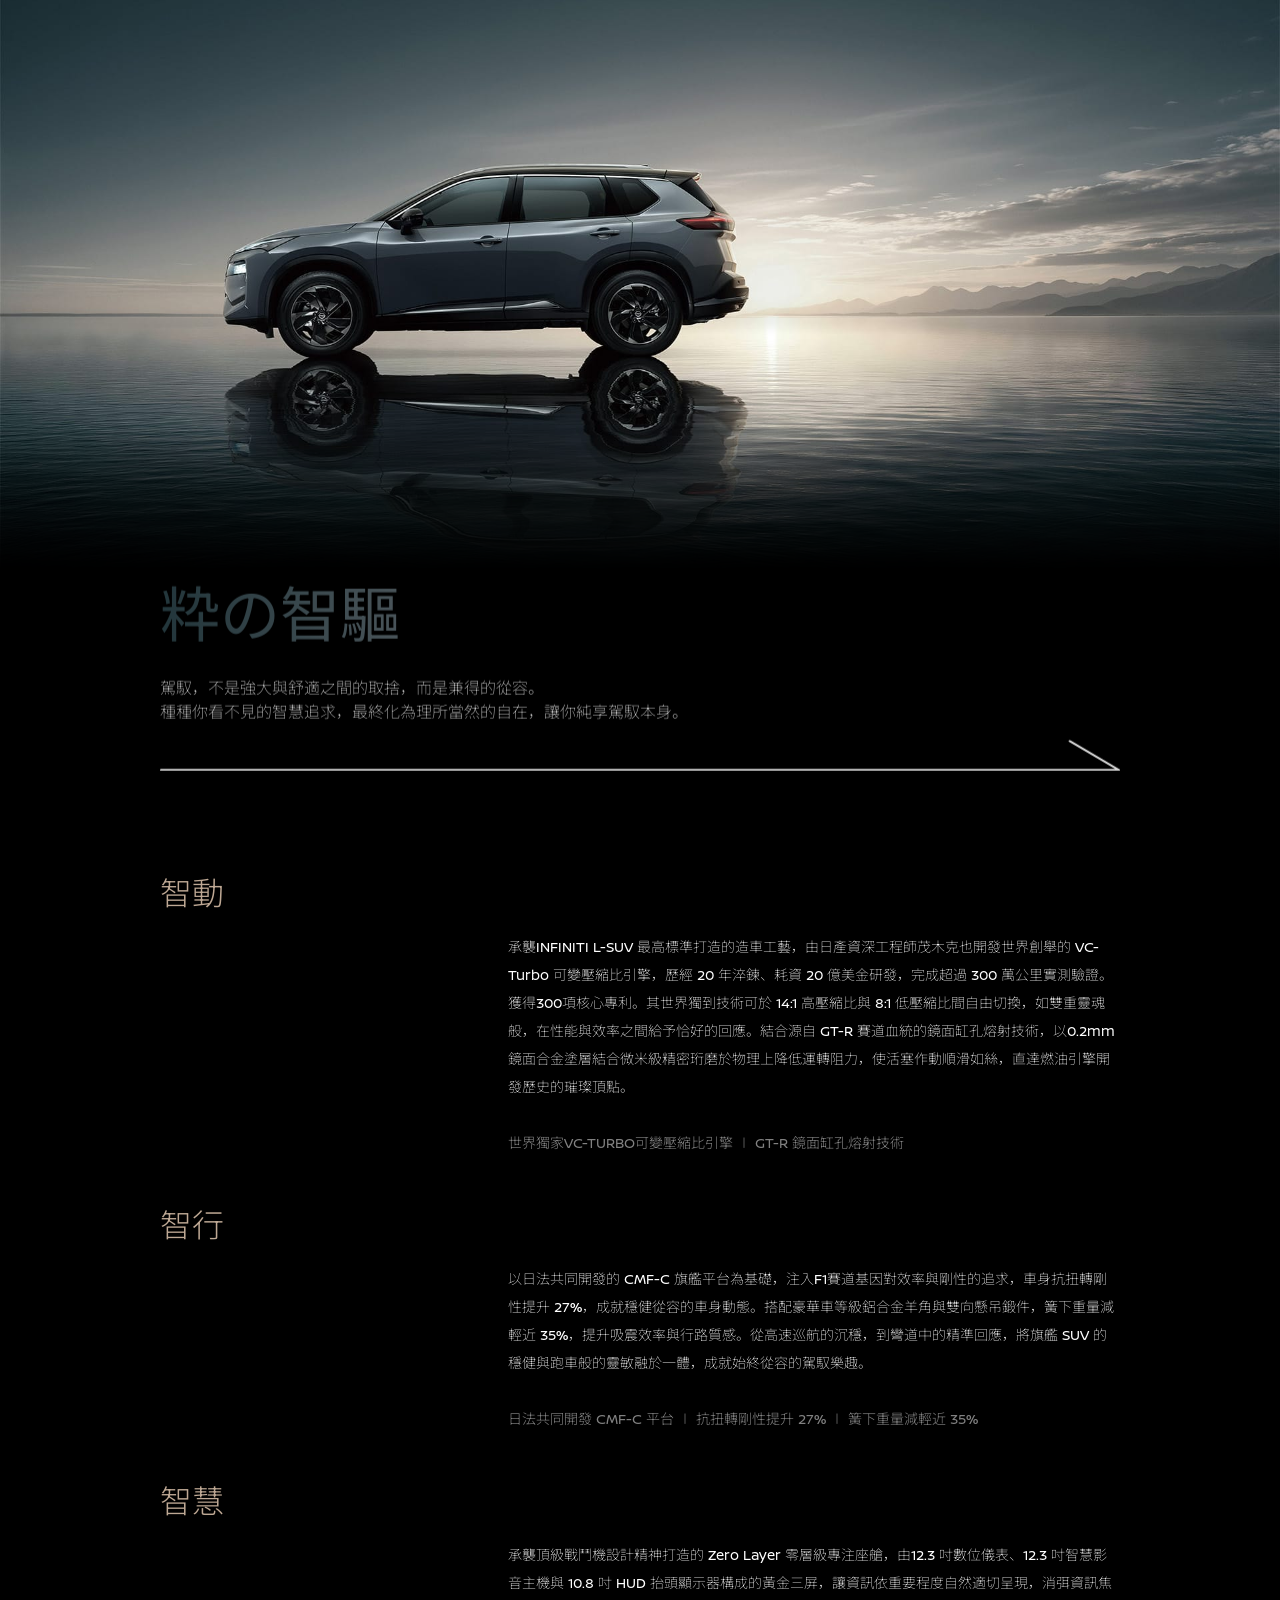
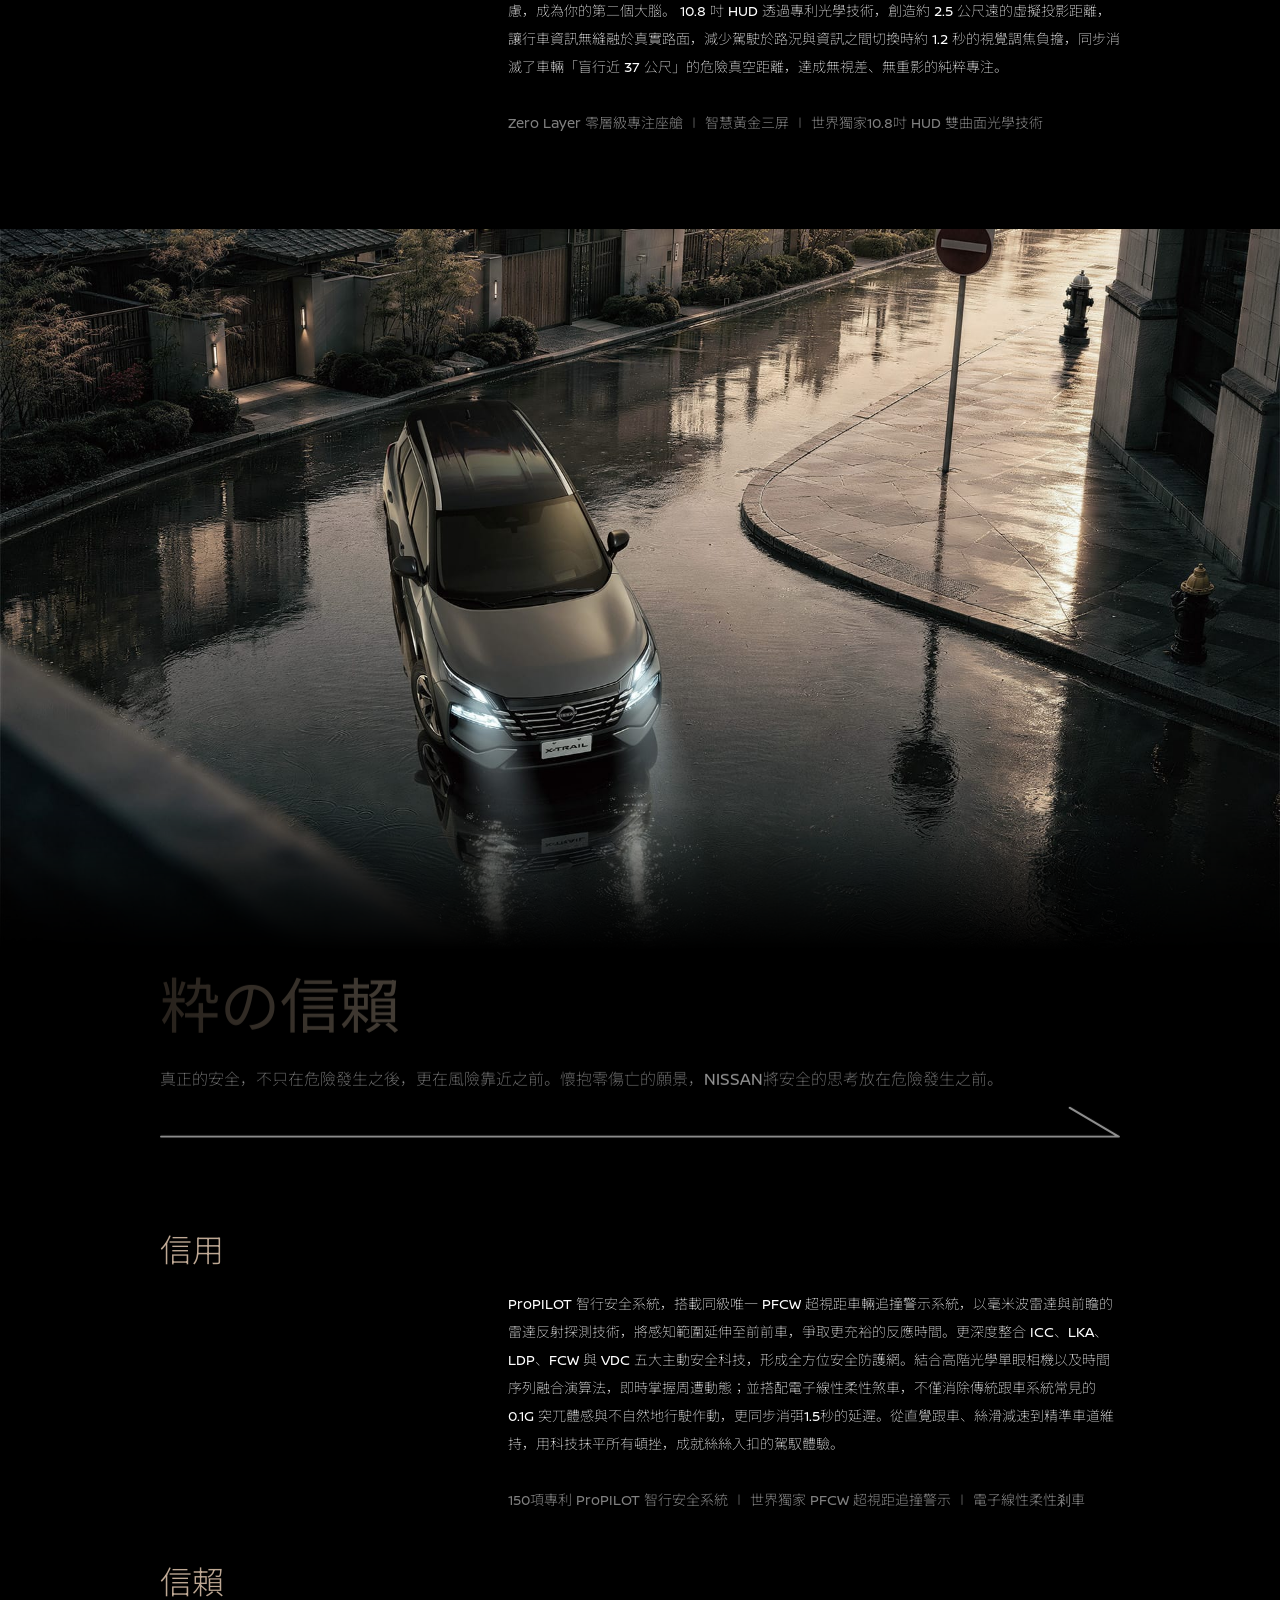
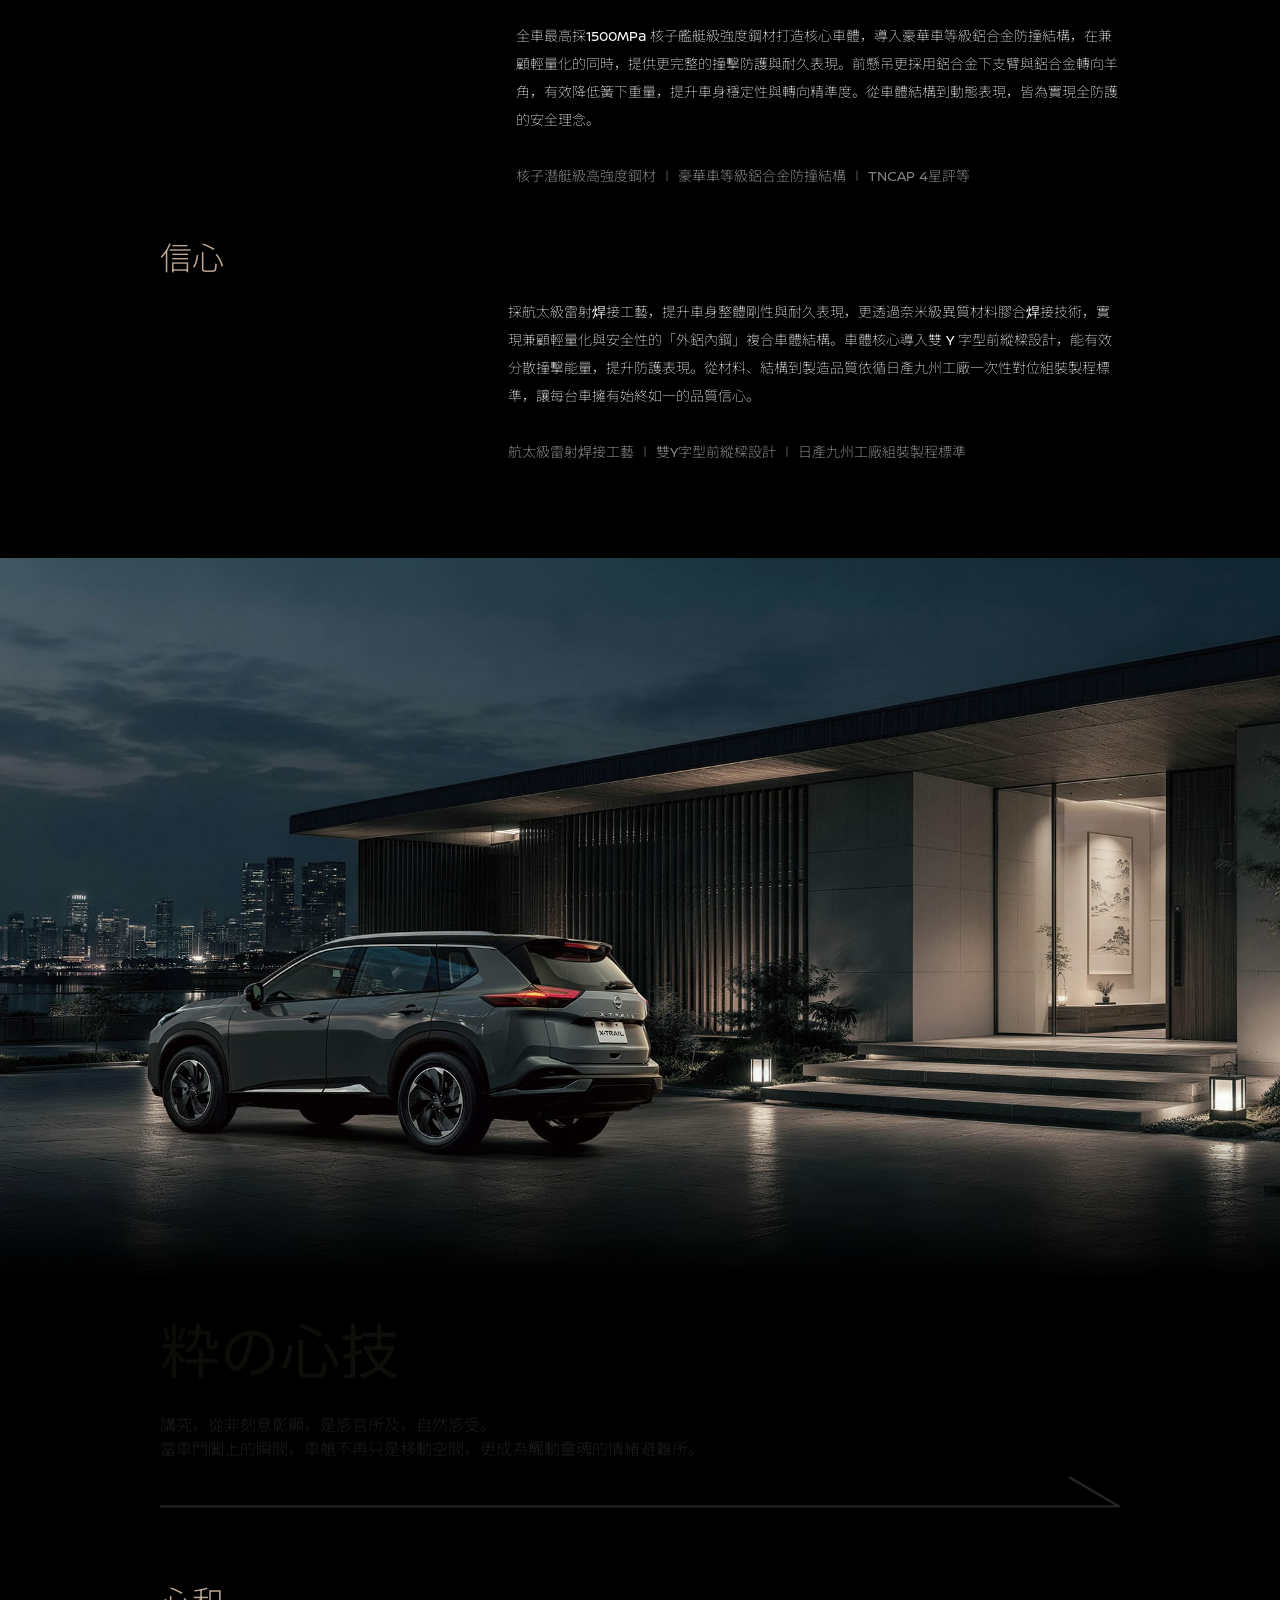
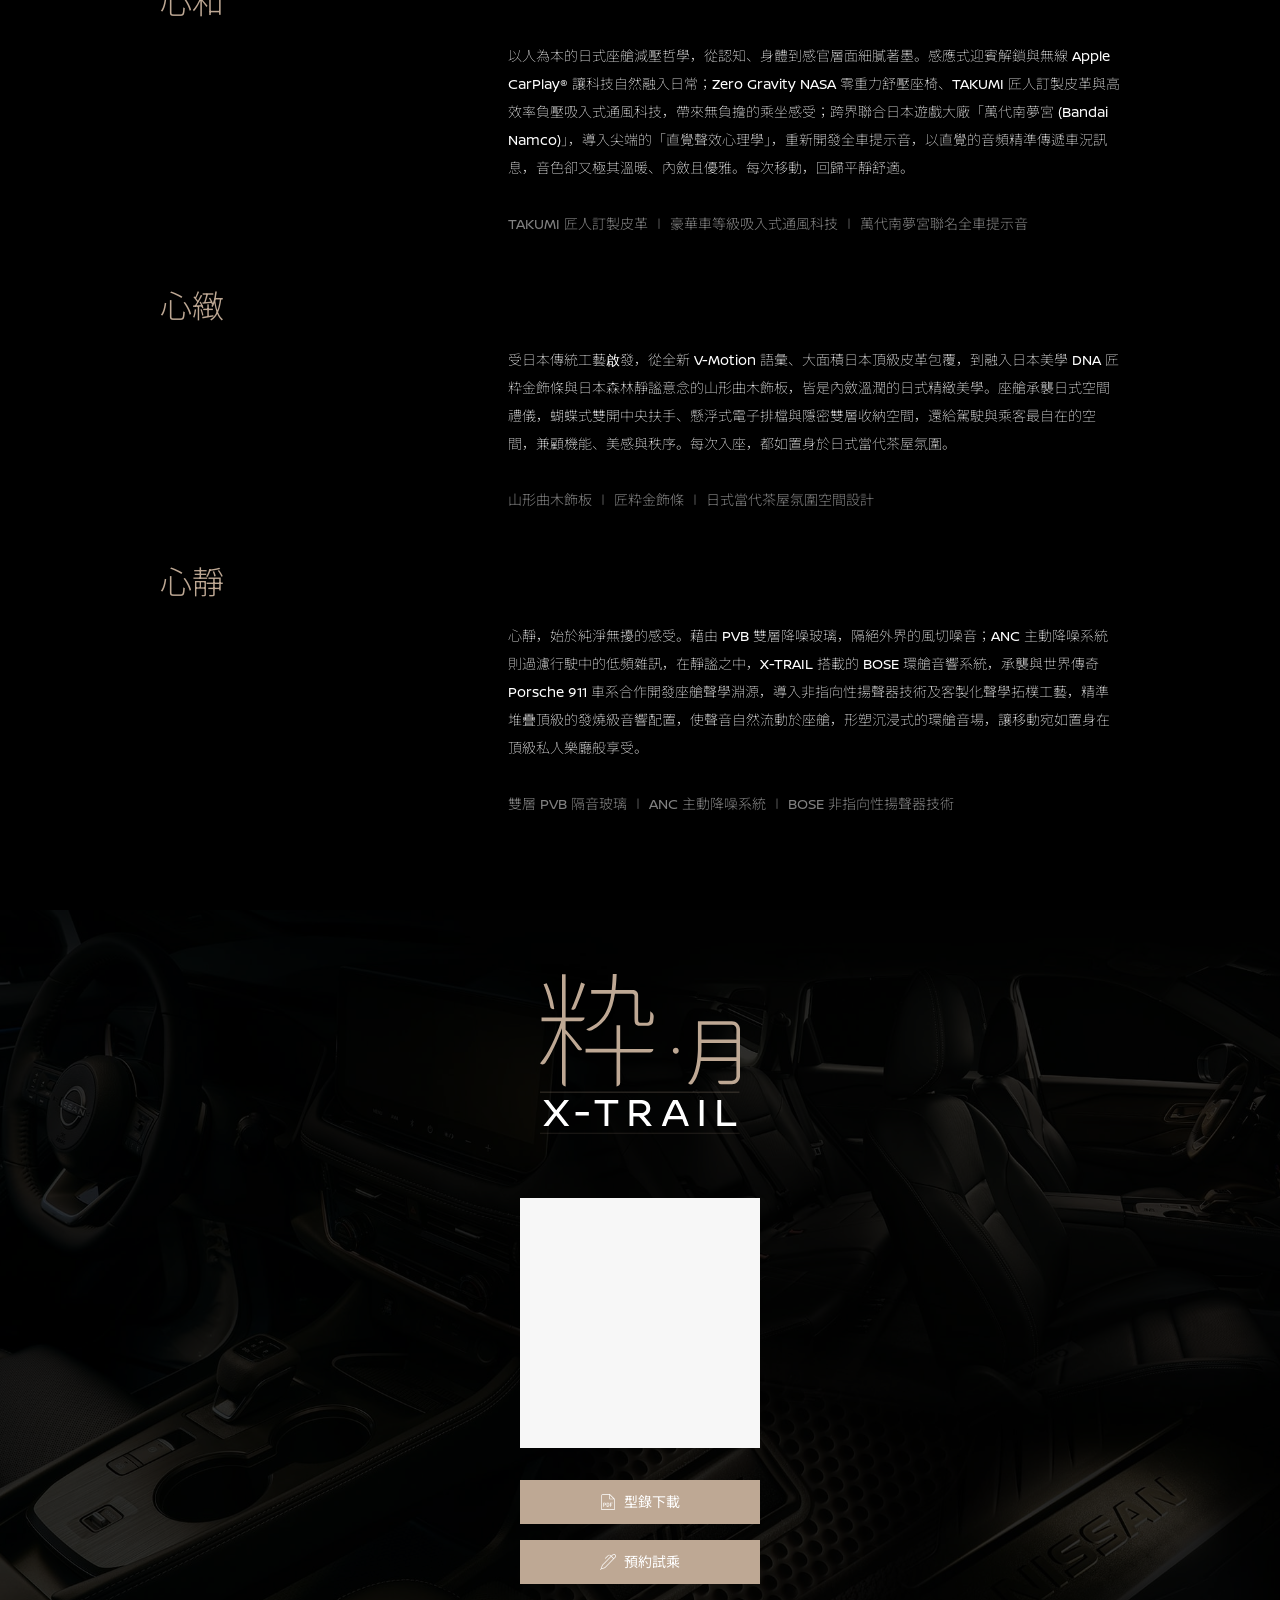
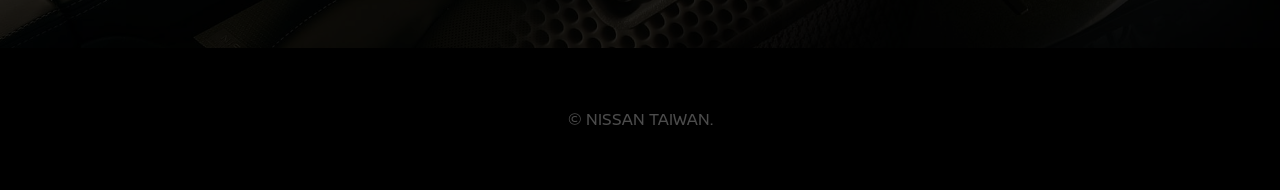
==== commit ab10065c: "feat: 影片自動暫停與恢復播放" ====
--- a/index.html
+++ b/index.html
@@ -731,7 +731,7 @@
                         <span class="text-[32px]"> 智動 </span>
                     </div>
                     <div class="flex flex-row gap-16">
-                        <video src="./assets/video/01 智動.mp4" autoplay muted loop playsinline class="w-[350px]"></video>
+                        <video data-src="./assets/video/01 智動.mp4" muted loop playsinline preload="none" class="w-[350px] cursor-pointer"></video>
                         <div class="flex flex-col justify-start items-start text-sm font-thin leading-[2] ">
                             <div class="text-white max-w-xl mb-16">
                                 承襲INFINITI L-SUV 最高標準打造的造車工藝，由日產資深工程師茂木克也開發世界創舉的 VC-Turbo 可變壓縮比引擎，歷經 20 年淬鍊、耗資 20 億美金研發，完成超過 300 萬公里實測驗證。獲得300項核心專利。其世界獨到技術可於 14:1 高壓縮比與 8:1 低壓縮比間自由切換，如雙重靈魂般，在性能與效率之間給予恰好的回應。結合源自 GT-R 賽道血統的鏡面缸孔熔射技術，以0.2mm鏡面合金塗層結合微米級精密珩磨於物理上降低運轉阻力，使活塞作動順滑如絲，直達燃油引擎開發歷史的璀璨頂點。
@@ -747,7 +747,7 @@
                         <span class="text-[32px]"> 智行 </span>
                     </div>
                     <div class="flex flex-row gap-16">
-                        <video src="./assets/video/02 智行_v3.mp4" autoplay muted loop playsinline class="w-[350px]"></video>
+                        <video data-src="./assets/video/02 智行_v3.mp4" muted loop playsinline preload="none" class="w-[350px] cursor-pointer"></video>
                         <div class="flex flex-col justify-start items-start text-sm font-thin leading-[2]">
                             <div class="text-white max-w-xl mb-16">
                                 以日法共同開發的 CMF-C 旗艦平台為基礎，注入F1賽道基因對效率與剛性的追求，車身抗扭轉剛性提升 27%，成就穩健從容的車身動態。搭配豪華車等級鋁合金羊角與雙向懸吊鍛件，簧下重量減輕近 35%，提升吸震效率與行路質感。從高速巡航的沉穩，到彎道中的精準回應，將旗艦 SUV 的穩健與跑車般的靈敏融於一體，成就始終從容的駕馭樂趣。
@@ -763,7 +763,7 @@
                         <span class="text-[32px]"> 智慧 </span>
                     </div>
                     <div class="flex flex-row gap-16">
-                        <video src="./assets/video/03 智慧_v3.mp4" autoplay muted loop playsinline class="w-[350px]"></video>
+                        <video data-src="./assets/video/03 智慧_v3.mp4" muted loop playsinline preload="none" class="w-[350px] cursor-pointer"></video>
                         <div class="flex flex-col justify-start items-start text-sm font-thin leading-[2]">
                             <div class="text-white max-w-xl mb-16">
                                 承襲頂級戰鬥機設計精神打造的 Zero Layer 零層級專注座艙，由12.3 吋數位儀表、12.3 吋智慧影音主機與 10.8 吋 HUD 抬頭顯示器構成的黃金三屏，讓資訊依重要程度自然適切呈現，消弭資訊焦慮，成為你的第二個大腦。 10.8 吋 HUD 透過專利光學技術，創造約 2.5 公尺遠的虛擬投影距離，讓行車資訊無縫融於真實路面，減少駕駛於路況與資訊之間切換時約 1.2 秒的視覺調焦負擔，同步消滅了車輛「盲行近 37 公尺」的危險真空距離，達成無視差、無重影的純粹專注。
@@ -790,7 +790,7 @@
                         <span class="text-[32px]"> 信用 </span>
                     </div>
                     <div class="flex flex-row gap-16">
-                        <video src="./assets/video/04 信用_v3.mp4" autoplay muted loop playsinline class="w-[350px]"></video>
+                        <video data-src="./assets/video/04 信用_v3.mp4" muted loop playsinline preload="none" class="w-[350px] cursor-pointer"></video>
                         <div class="flex flex-col justify-start items-start text-sm font-thin leading-[2]">
                             <div class="text-white max-w-xl mb-16">
                                 ProPILOT 智行安全系統，搭載同級唯一 PFCW 超視距車輛追撞警示系統，以毫米波雷達與前瞻的雷達反射探測技術，將感知範圍延伸至前前車，爭取更充裕的反應時間。更深度整合 ICC、LKA、LDP、FCW 與 VDC 五大主動安全科技，形成全方位安全防護網。結合高階光學單眼相機以及時間序列融合演算法，即時掌握周遭動態；並搭配電子線性柔性煞車，不僅消除傳統跟車系統常見的 0.1G 突兀體感與不自然地行駛作動，更同步消弭1.5秒的延遲。從直覺跟車、絲滑減速到精準車道維持，用科技抹平所有頓挫，成就絲絲入扣的駕馭體驗。
@@ -806,7 +806,7 @@
                         <span class="text-[32px]"> 信賴 </span>
                     </div>
                     <div class="flex flex-row gap-16">
-                        <video src="./assets/video/05 信賴_v3.mp4" autoplay muted loop playsinline class="w-[350px]"></video>
+                        <video data-src="./assets/video/05 信賴.mp4" muted loop playsinline preload="none" class="w-[350px] cursor-pointer"></video>
                         <div class="flex flex-col justify-start items-start text-sm font-thin leading-[2]">
                             <div class="text-white max-w-xl mb-16">
                                 全車最高採1500MPa 核子艦艇級強度鋼材打造核心車體，導入豪華車等級鋁合金防撞結構，在兼顧輕量化的同時，提供更完整的撞擊防護與耐久表現。前懸吊更採用鋁合金下支臂與鋁合金轉向羊角，有效降低簧下重量，提升車身穩定性與轉向精準度。從車體結構到動態表現，皆為實現全防護的安全理念。
@@ -822,7 +822,7 @@
                         <span class="text-[32px]"> 信心 </span>
                     </div>
                     <div class="flex flex-row gap-16">
-                        <video src="./assets/video/06 信心.mp4" autoplay muted loop playsinline class="w-[350px]"></video>
+                        <video data-src="./assets/video/06 信心.mp4" muted loop playsinline preload="none" class="w-[350px] cursor-pointer"></video>
                         <div class="flex flex-col justify-start items-start text-sm font-thin leading-[2]">
                             <div class="text-white max-w-xl mb-16">
                                 採航太級雷射焊接工藝，提升車身整體剛性與耐久表現，更透過奈米級異質材料膠合焊接技術，實現兼顧輕量化與安全性的「外鋁內鋼」複合車體結構。車體核心導入雙 Y 字型前縱樑設計，能有效分散撞擊能量，提升防護表現。從材料、結構到製造品質依循日產九州工廠一次性對位組裝製程標準，讓每台車擁有始終如一的品質信心。
@@ -850,7 +850,7 @@
                         <span class="text-[32px]"> 心和 </span>
                     </div>
                     <div class="flex flex-row gap-16">
-                        <video src="./assets/video/07 心和_v2.mp4" autoplay muted loop playsinline class="w-[350px]"></video>
+                        <video data-src="./assets/video/07 心和_v2.mp4" muted loop playsinline preload="none" class="w-[350px] cursor-pointer"></video>
                         <div class="flex flex-col justify-start items-start text-sm font-thin leading-[2]">
                             <div class="text-white max-w-xl mb-16">
                                 以人為本的日式座艙減壓哲學，從認知、身體到感官層面細膩著墨。感應式迎賓解鎖與無線 Apple CarPlay® 讓科技自然融入日常；Zero Gravity NASA 零重力舒壓座椅、TAKUMI 匠人訂製皮革與高效率負壓吸入式通風科技，帶來無負擔的乘坐感受；跨界聯合日本遊戲大廠「萬代南夢宮 (Bandai Namco)」，導入尖端的「直覺聲效心理學」，重新開發全車提示音，以直覺的音頻精準傳遞車況訊息，音色卻又極其溫暖、內斂且優雅。每次移動，回歸平靜舒適。
@@ -866,7 +866,7 @@
                         <span class="text-[32px]"> 心緻 </span>
                     </div>
                     <div class="flex flex-row gap-16">
-                        <video src="./assets/video/08 心緻_v3.mp4" autoplay muted loop playsinline class="w-[350px]"></video>
+                        <video data-src="./assets/video/08 心緻_v3.mp4" muted loop playsinline preload="none" class="w-[350px] cursor-pointer"></video>
                         <div class="flex flex-col justify-start items-start text-sm font-thin leading-[2]">
                             <div class="text-white max-w-xl mb-16">
                                 受日本傳統工藝啟發，從全新 V-Motion 語彙、大面積日本頂級皮革包覆，到融入日本美學 DNA 匠粋金飾條與日本森林靜謐意念的山形曲木飾板，皆是內斂溫潤的日式精緻美學。座艙承襲日式空間禮儀，蝴蝶式雙開中央扶手、懸浮式電子排檔與隱密雙層收納空間，還給駕駛與乘客最自在的空間，兼顧機能、美感與秩序。每次入座，都如置身於日式當代茶屋氛圍。
@@ -882,7 +882,7 @@
                         <span class="text-[32px]"> 心靜 </span>
                     </div>
                     <div class="flex flex-row gap-16">
-                        <video src="./assets/video/09 心靜_v2.mp4" autoplay muted loop playsinline class="w-[350px]"></video>
+                        <video data-src="./assets/video/09 心靜_v2.mp4" muted loop playsinline preload="none" class="w-[350px] cursor-pointer"></video>
                         <div class="flex flex-col justify-start items-start text-sm font-thin leading-[2]">
                             <div class="text-white max-w-xl mb-16">
                                 心靜，始於純淨無擾的感受。藉由 PVB 雙層降噪玻璃，隔絕外界的風切噪音；ANC 主動降噪系統則過濾行駛中的低頻雜訊，在靜謐之中，X-TRAIL 搭載的 BOSE 環艙音響系統，承襲與世界傳奇 Porsche 911 車系合作開發座艙聲學淵源，導入非指向性揚聲器技術及客製化聲學拓樸工藝，精準堆疊頂級的發燒級音響配置，使聲音自然流動於座艙，形塑沉浸式的環艙音場，讓移動宛如置身在頂級私人樂廳般享受。
@@ -917,7 +917,7 @@
                     <span class="usp-mob-layer-tip-mob font-light text-xs" style="color: #818181;">世界獨家VC-TURBO可變壓縮比引擎 ∣ GT-R 鏡面缸孔熔射技術</span>
                 </div>
                 <div class="usp-mob-content flex flex-col">
-                    <video src="./assets/video/01 智動.mp4" autoplay muted loop playsinline class="w-full h-auto object-cover max-w-[350px]"></video>
+                    <video data-src="./assets/video/01 智動.mp4" muted loop playsinline preload="none" class="w-full h-auto object-cover max-w-[350px] cursor-pointer"></video>
                     <div class="usp-mob-details flex-col justify-start items-start bg-[#0F0F0F] text-sm">
                         <div class="p-5">
                             <div class="text-white mb-8 font-thin leading-[2]">
@@ -940,7 +940,7 @@
                     <span class="usp-mob-layer-tip-mob font-light text-xs" style="color: #818181;">日法共同開發 CMF-C 平台 ∣ 抗扭轉剛性提升 27% ∣ 簧下重量減輕近 35%</span>
                 </div>
                 <div class="usp-mob-content flex flex-col">
-                    <video src="./assets/video/02 智行_v3.mp4" autoplay muted loop playsinline class="w-full h-auto object-cover max-w-[350px]"></video>
+                    <video data-src="./assets/video/02 智行_v3.mp4" muted loop playsinline preload="none" class="w-full h-auto object-cover max-w-[350px] cursor-pointer"></video>
                     <div class="usp-mob-details flex-col justify-start items-start bg-[#0F0F0F] text-sm">
                         <div class="p-5">
                             <div class="text-white mb-8 font-thin leading-[2]">
@@ -963,7 +963,7 @@
                     <span class="usp-mob-layer-tip-mob font-light text-xs" style="color: #818181;">Zero Layer 零層級專注座艙 ∣ 智慧黃金三屏 ∣ 世界獨家10.8吋 HUD 雙曲面光學技術</span>
                 </div>
                 <div class="usp-mob-content flex flex-col">
-                    <video src="./assets/video/03 智慧_v3.mp4" autoplay muted loop playsinline class="w-full h-auto object-cover max-w-[350px]"></video>
+                    <video data-src="./assets/video/03 智慧_v3.mp4" muted loop playsinline preload="none" class="w-full h-auto object-cover max-w-[350px] cursor-pointer"></video>
                     <div class="usp-mob-details flex-col justify-start items-start bg-[#0F0F0F] text-sm">
                         <div class="p-5">
                             <div class="text-white mb-8 font-thin leading-[2]">
@@ -1000,7 +1000,7 @@
                     <span class="usp-mob-layer-tip-mob font-light text-xs" style="color: #818181;">150項專利 ProPILOT 智行安全系統 ∣ 世界獨家 PFCW 超視距追撞警示 ∣ 電子線性柔性剎車</span>
                 </div>
                 <div class="usp-mob-content flex flex-col">
-                    <video src="./assets/video/04 信用_v3.mp4" autoplay muted loop playsinline class="w-full h-auto object-cover max-w-[350px]"></video>
+                    <video data-src="./assets/video/04 信用_v3.mp4" muted loop playsinline preload="none" class="w-full h-auto object-cover max-w-[350px] cursor-pointer"></video>
                     <div class="usp-mob-details flex-col justify-start items-start bg-[#0F0F0F] text-sm">
                         <div class="p-5">
                             <div class="text-white mb-8 font-thin leading-[2]">
@@ -1023,7 +1023,7 @@
                     <span class="usp-mob-layer-tip-mob font-light text-xs" style="color: #818181;">核子潛艇級高強度鋼材 ∣ 豪華車等級鋁合金防撞結構 ∣ TNCAP 4星評等</span>
                 </div>
                 <div class="usp-mob-content flex flex-col">
-                    <video src="./assets/video/05 信賴_v3.mp4" autoplay muted loop playsinline class="w-full h-auto object-cover max-w-[350px]"></video>
+                    <video data-src="./assets/video/05 信賴_v3.mp4" muted loop playsinline preload="none" class="w-full h-auto object-cover max-w-[350px] cursor-pointer"></video>
                     <div class="usp-mob-details flex-col justify-start items-start bg-[#0F0F0F] text-sm">
                         <div class="p-5">
                             <div class="text-white mb-8 font-thin leading-[2]">
@@ -1046,7 +1046,7 @@
                     <span class="usp-mob-layer-tip-mob font-light text-xs" style="color: #818181;">航太級雷射焊接工藝 ∣ 雙Y字型前縱樑設計 ∣ 日產九州工廠組裝製程標準</span>
                 </div>
                 <div class="usp-mob-content flex flex-col">
-                    <video src="./assets/video/06 信心.mp4" autoplay muted loop playsinline class="w-full h-auto object-cover max-w-[350px]"></video>
+                    <video data-src="./assets/video/06 信心.mp4" muted loop playsinline preload="none" class="w-full h-auto object-cover max-w-[350px] cursor-pointer"></video>
                     <div class="usp-mob-details flex-col justify-start items-start bg-[#0F0F0F] text-sm">
                         <div class="p-5">
                             <div class="text-white mb-8 font-thin leading-[2]">
@@ -1084,7 +1084,7 @@
                     <span class="usp-mob-layer-tip-mob font-light text-xs" style="color: #818181;">TAKUMI 匠人訂製皮革 ∣ 豪華車等級吸入式通風科技 ∣ 萬代南夢宮聯名全車提示音</span>
                 </div>
                 <div class="usp-mob-content flex flex-col">
-                    <video src="./assets/video/07 心和_v2.mp4" autoplay muted loop playsinline class="w-full h-auto object-cover max-w-[350px]"></video>
+                    <video data-src="./assets/video/07 心和_v2.mp4" muted loop playsinline preload="none" class="w-full h-auto object-cover max-w-[350px] cursor-pointer"></video>
                     <div class="usp-mob-details flex-col justify-start items-start bg-[#0F0F0F] text-sm">
                         <div class="p-5">
                             <div class="text-white mb-8 font-thin leading-[2]">
@@ -1107,7 +1107,7 @@
                     <span class="usp-mob-layer-tip-mob font-light text-xs" style="color: #818181;">山形曲木飾板 ∣ 匠粋金飾條 ∣ 日式當代茶屋氛圍空間設計</span>
                 </div>
                 <div class="usp-mob-content flex flex-col">
-                    <video src="./assets/video/08 心緻_v3.mp4" autoplay muted loop playsinline class="w-full h-auto object-cover max-w-[350px]"></video>
+                    <video data-src="./assets/video/08 心緻_v3.mp4" muted loop playsinline preload="none" class="w-full h-auto object-cover max-w-[350px] cursor-pointer"></video>
                     <div class="usp-mob-details flex-col justify-start items-start bg-[#0F0F0F] text-sm">
                         <div class="p-5">
                             <div class="text-white mb-8 font-thin leading-[2]">
@@ -1130,7 +1130,7 @@
                     <span class="usp-mob-layer-tip-mob font-light text-xs" style="color: #818181;">雙層 PVB 隔音玻璃 ∣ ANC 主動降噪系統 ∣ BOSE 非指向性揚聲器技術</span>
                 </div>
                 <div class="usp-mob-content flex flex-col">
-                    <video src="./assets/video/09 心靜_v2.mp4" autoplay muted loop playsinline class="w-full h-auto object-cover max-w-[350px]"></video>
+                    <video data-src="./assets/video/09 心靜_v2.mp4" muted loop playsinline preload="none" class="w-full h-auto object-cover max-w-[350px] cursor-pointer"></video>
                     <div class="usp-mob-details flex-col justify-start items-start bg-[#0F0F0F] text-sm">
                         <div class="p-5">
                             <div class="text-white mb-8 font-thin leading-[2]">
@@ -1299,6 +1299,54 @@
 
             // 確保所有影片靜音（部分瀏覽器須以 JS 設定才生效）
             document.querySelectorAll('video').forEach(v => { v.muted = true; });
+
+            // 滾動時影片自動暫停與恢復播放
+            const allVideos = document.querySelectorAll('video');
+            if (allVideos.length > 0) {
+                const videoObserver = new IntersectionObserver((entries) => {
+                    entries.forEach(entry => {
+                        const video = entry.target;
+                        if (entry.isIntersecting) {
+                            if (video.dataset.src && !video.src) {
+                                video.src = video.dataset.src;
+                                video.load();
+                            }
+                            if (document.visibilityState === 'visible') {
+                                video.play().catch(() => {});
+                            }
+                        } else {
+                            if (!video.paused) {
+                                video.pause();
+                            }
+                        }
+                    });
+                }, { threshold: 0.1 });
+
+                allVideos.forEach(video => videoObserver.observe(video));
+
+                // 頁面切換 / 離開視窗自動暫停與恢復
+                document.addEventListener('visibilitychange', () => {
+                    allVideos.forEach(video => {
+                        if (document.hidden) {
+                            if (!video.paused) video.pause();
+                        } else {
+                            const rect = video.getBoundingClientRect();
+                            const inView = rect.top < window.innerHeight && rect.bottom > 0 && rect.left < window.innerWidth && rect.right > 0;
+                            if (inView) {
+                                if (video.dataset.src && !video.src) {
+                                    video.src = video.dataset.src;
+                                    video.load();
+                                }
+                                video.play().catch(() => {});
+                            }
+                        }
+                    });
+                });
+
+                window.addEventListener('pagehide', () => {
+                    allVideos.forEach(video => { if (!video.paused) video.pause(); });
+                });
+            }
 
             // TVC 播放按鈕
             const popupOverlay = document.getElementById('popupOverlay');
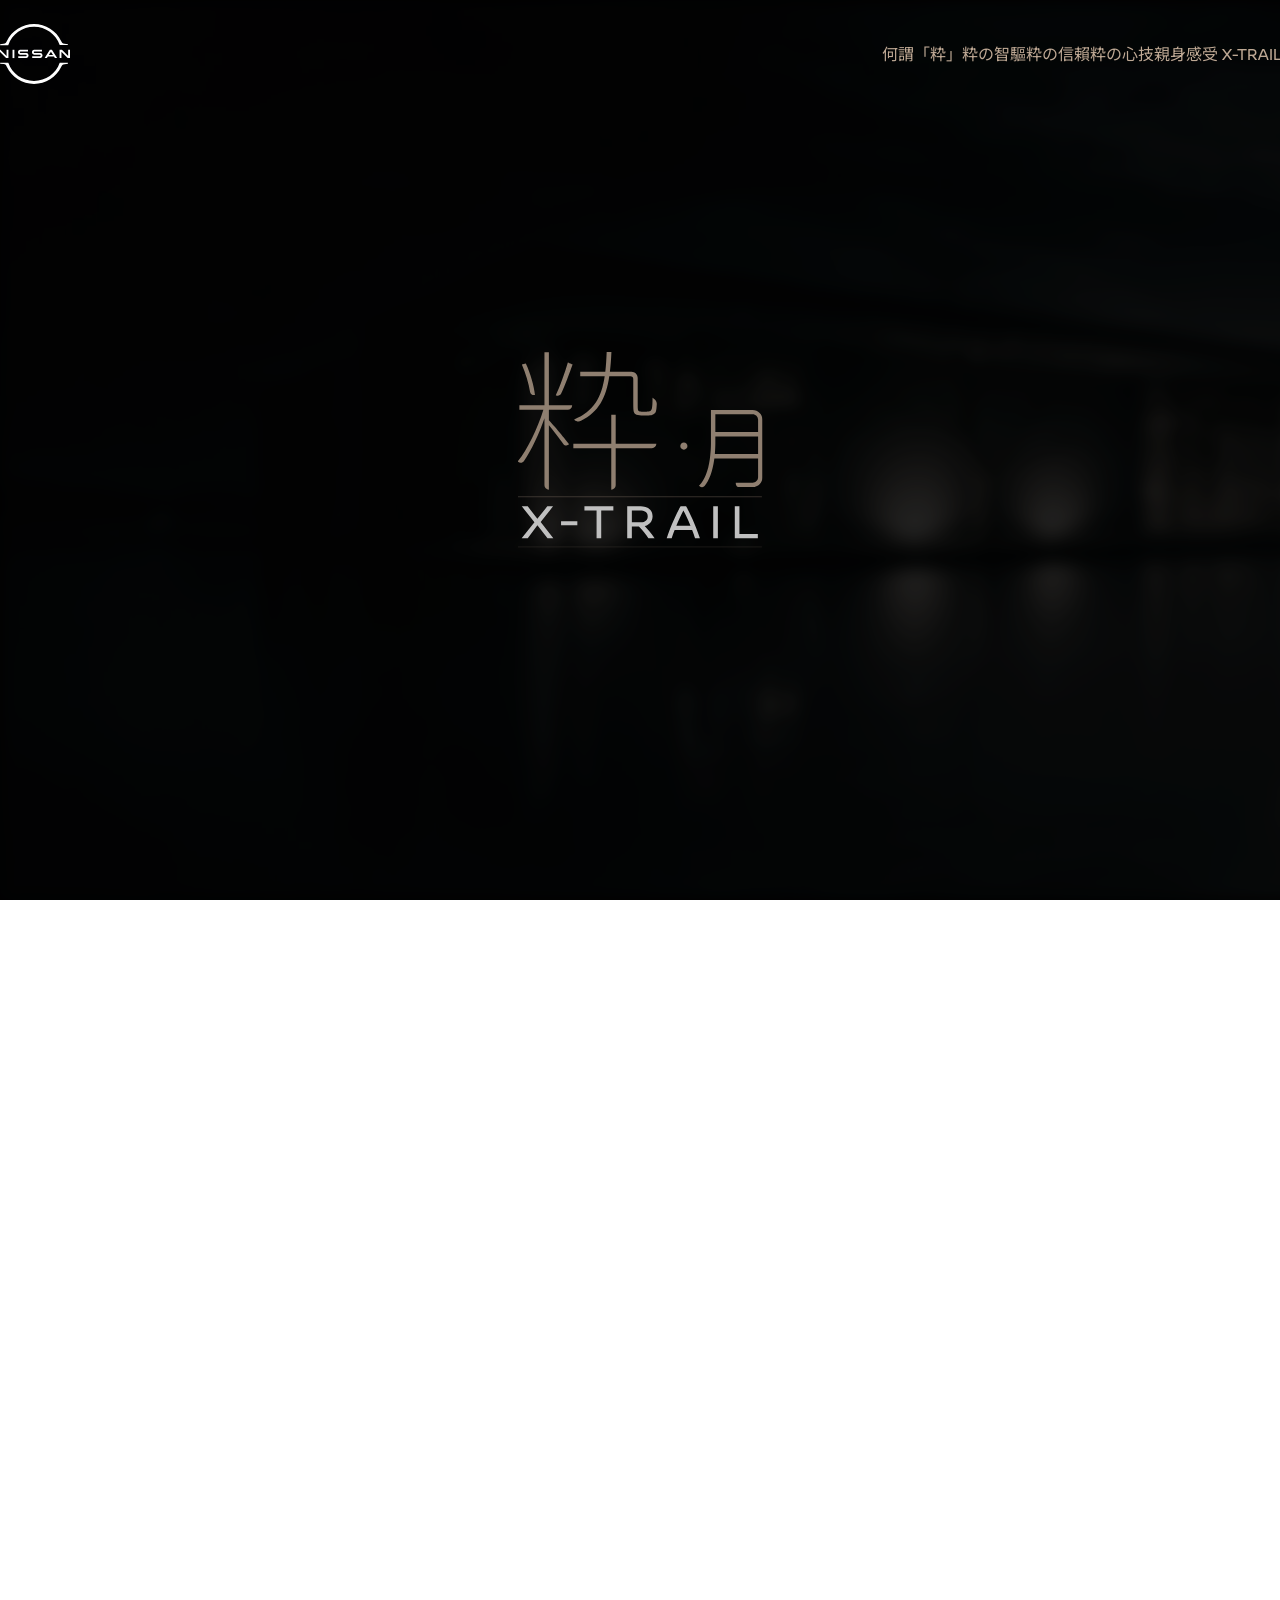
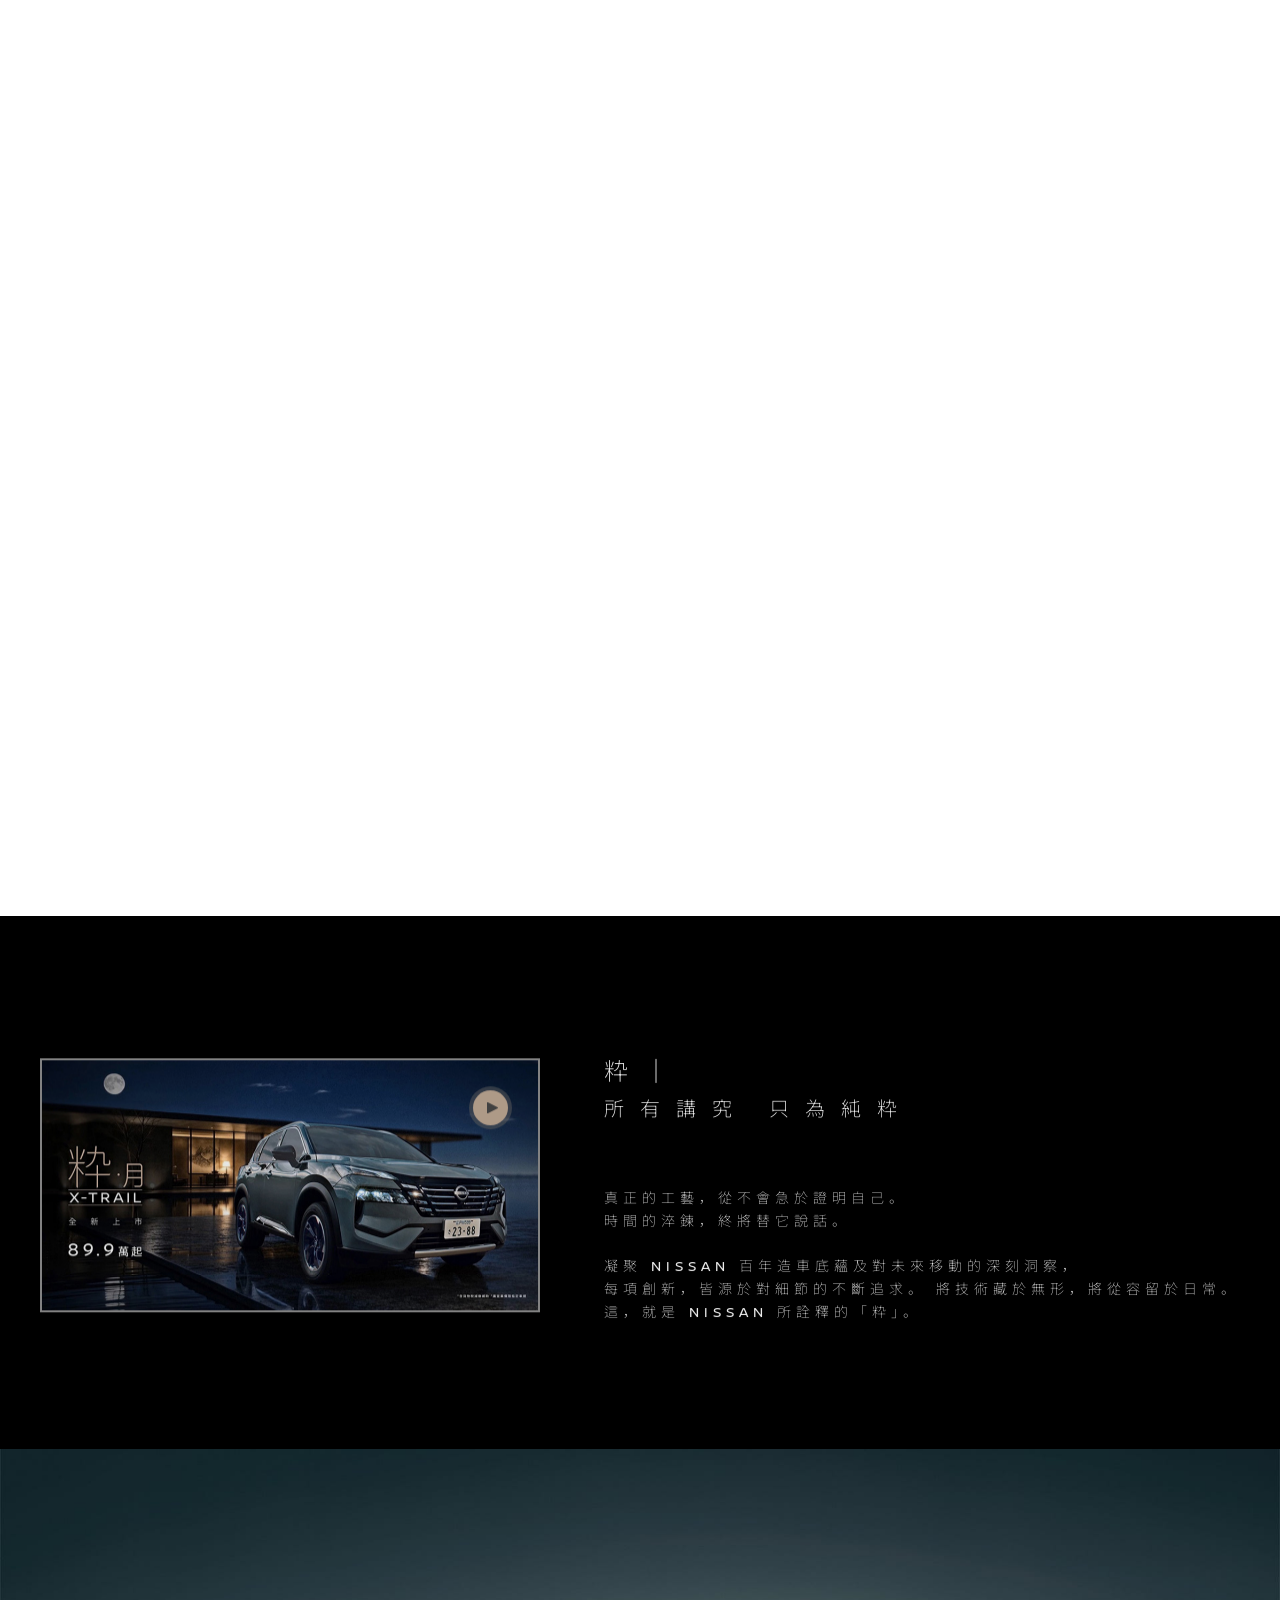
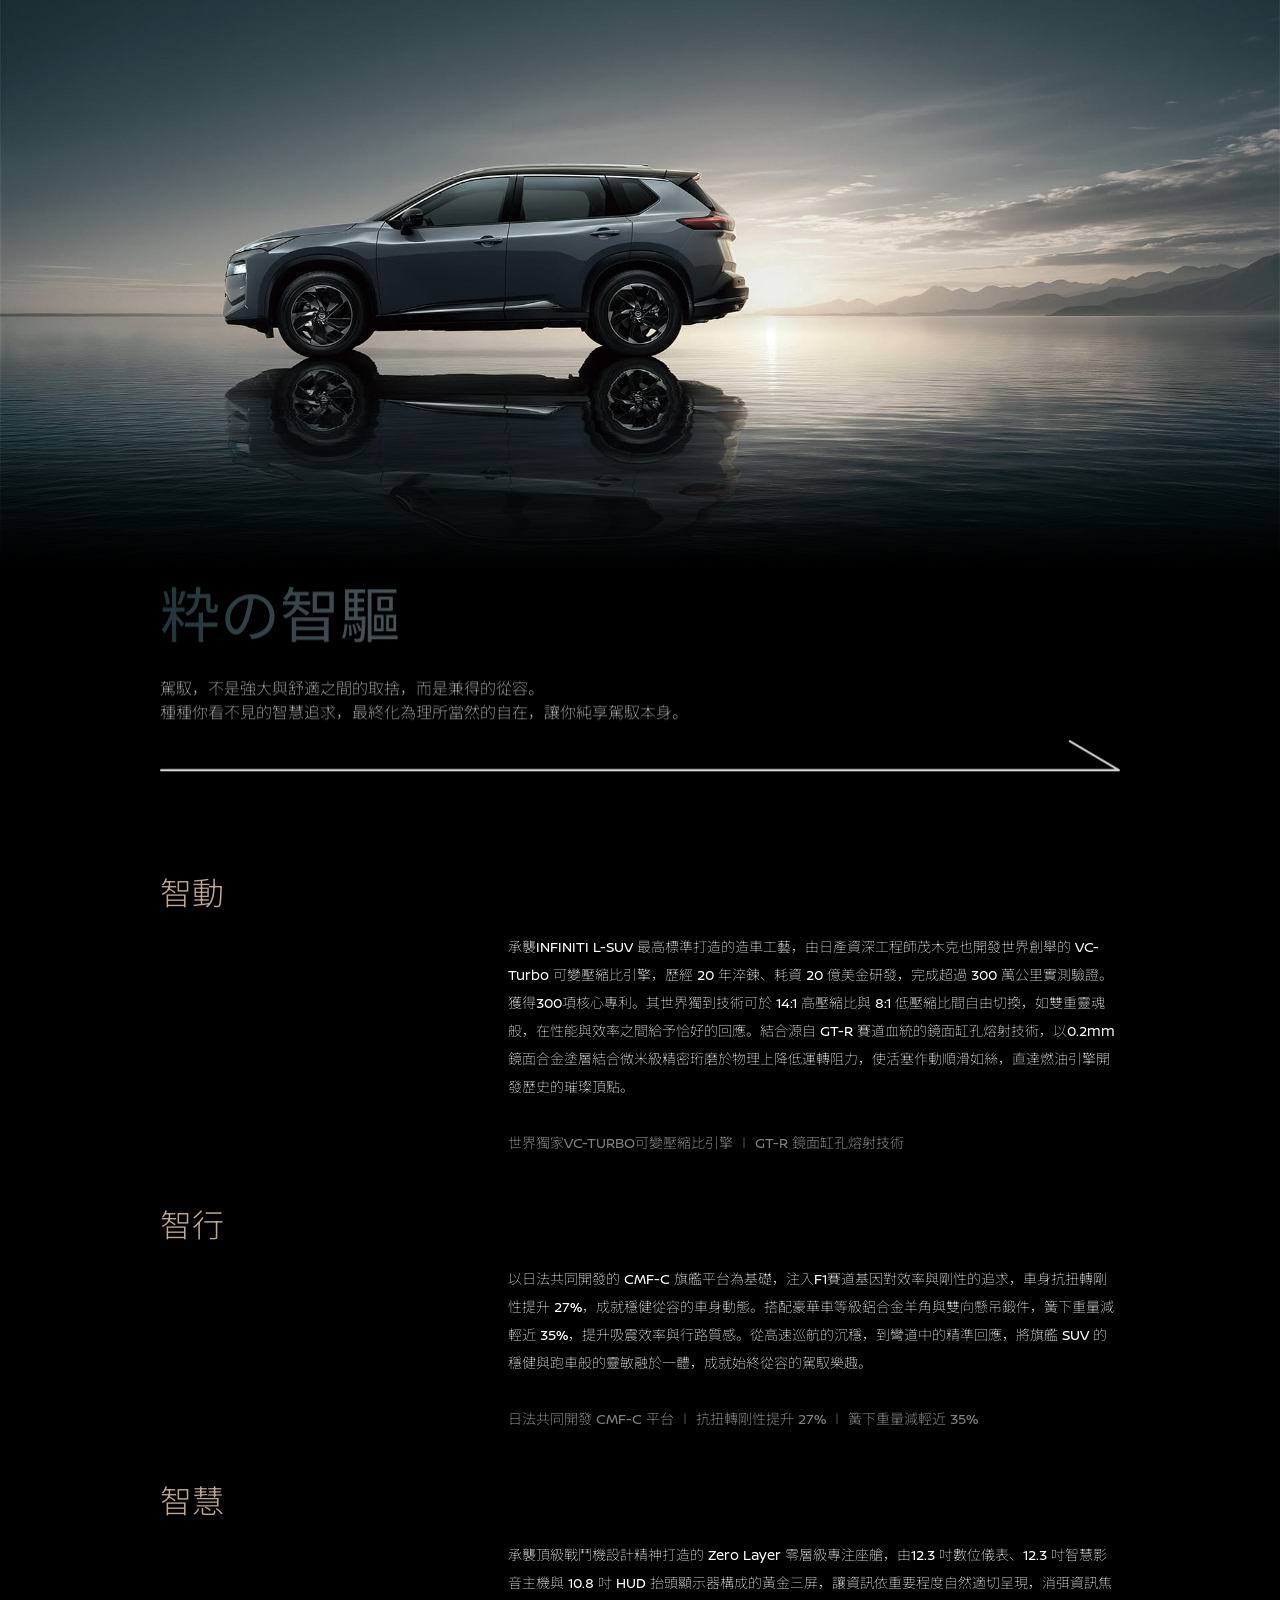
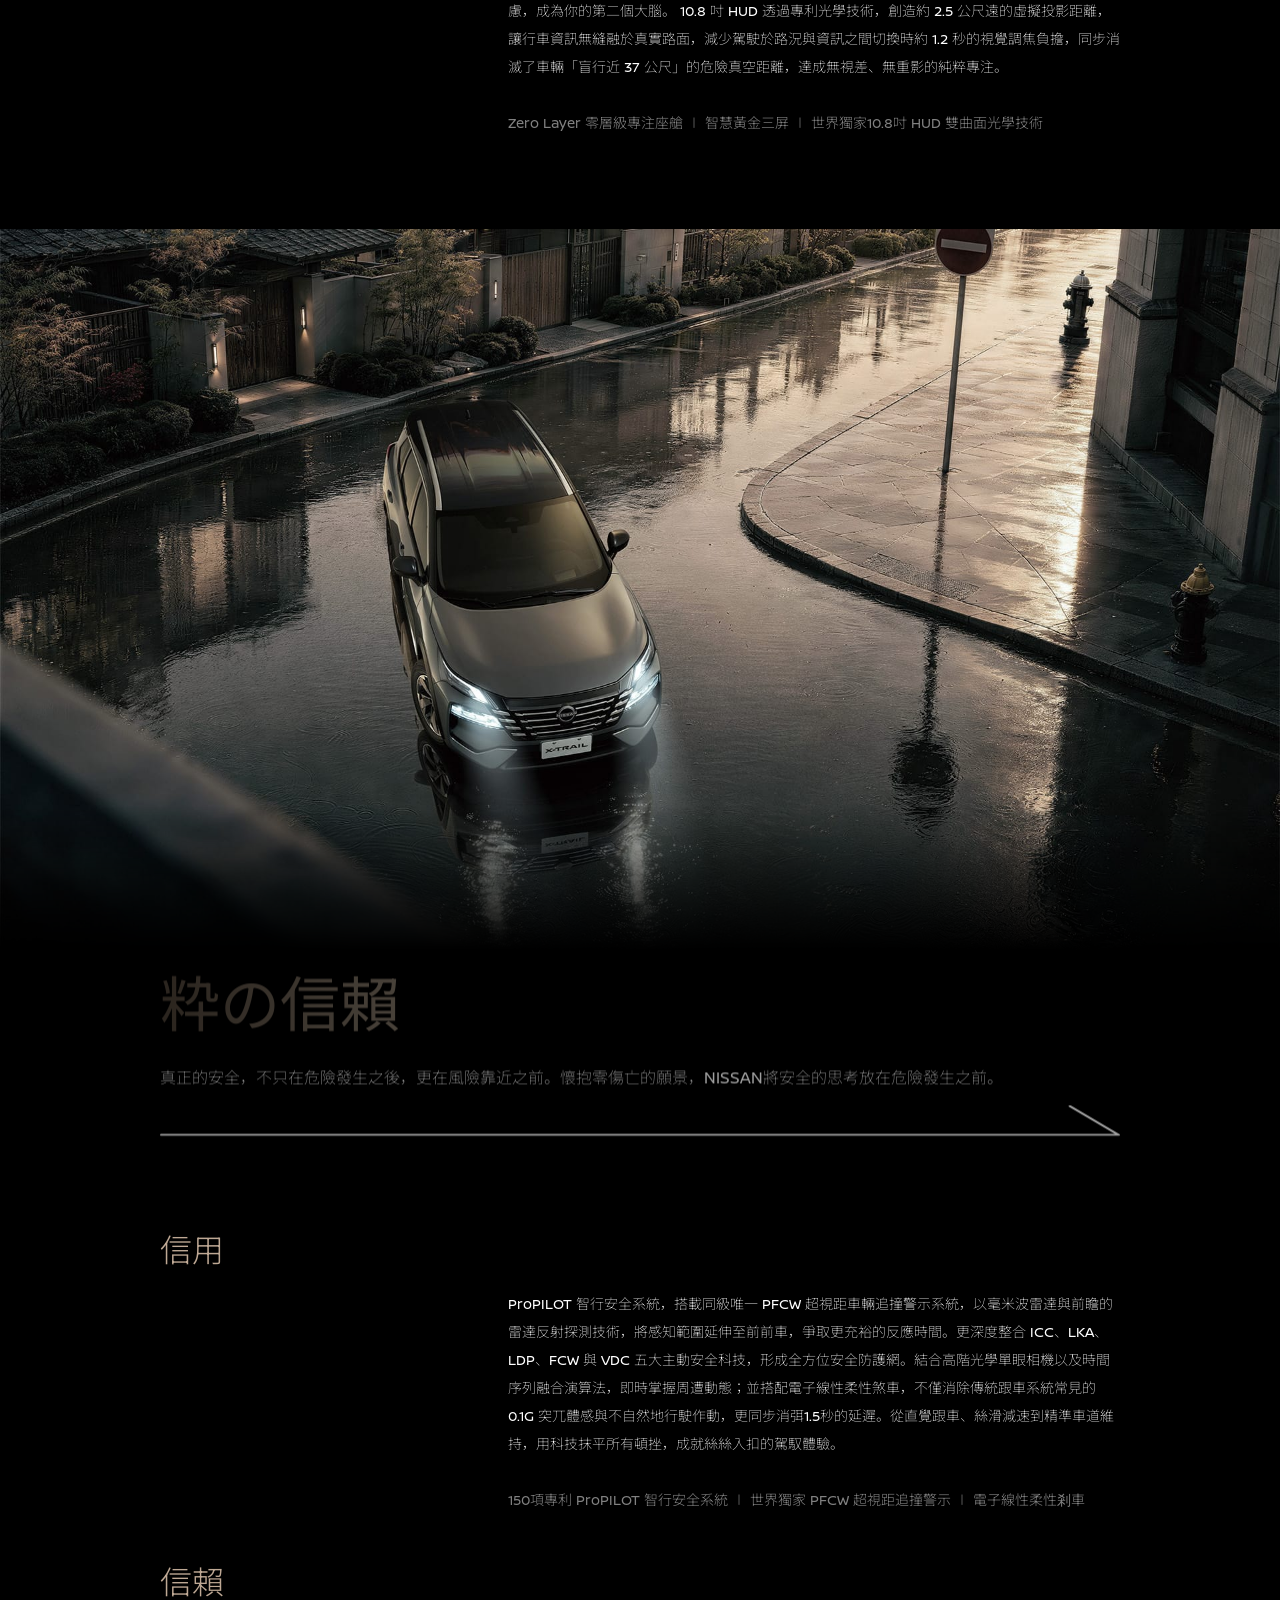
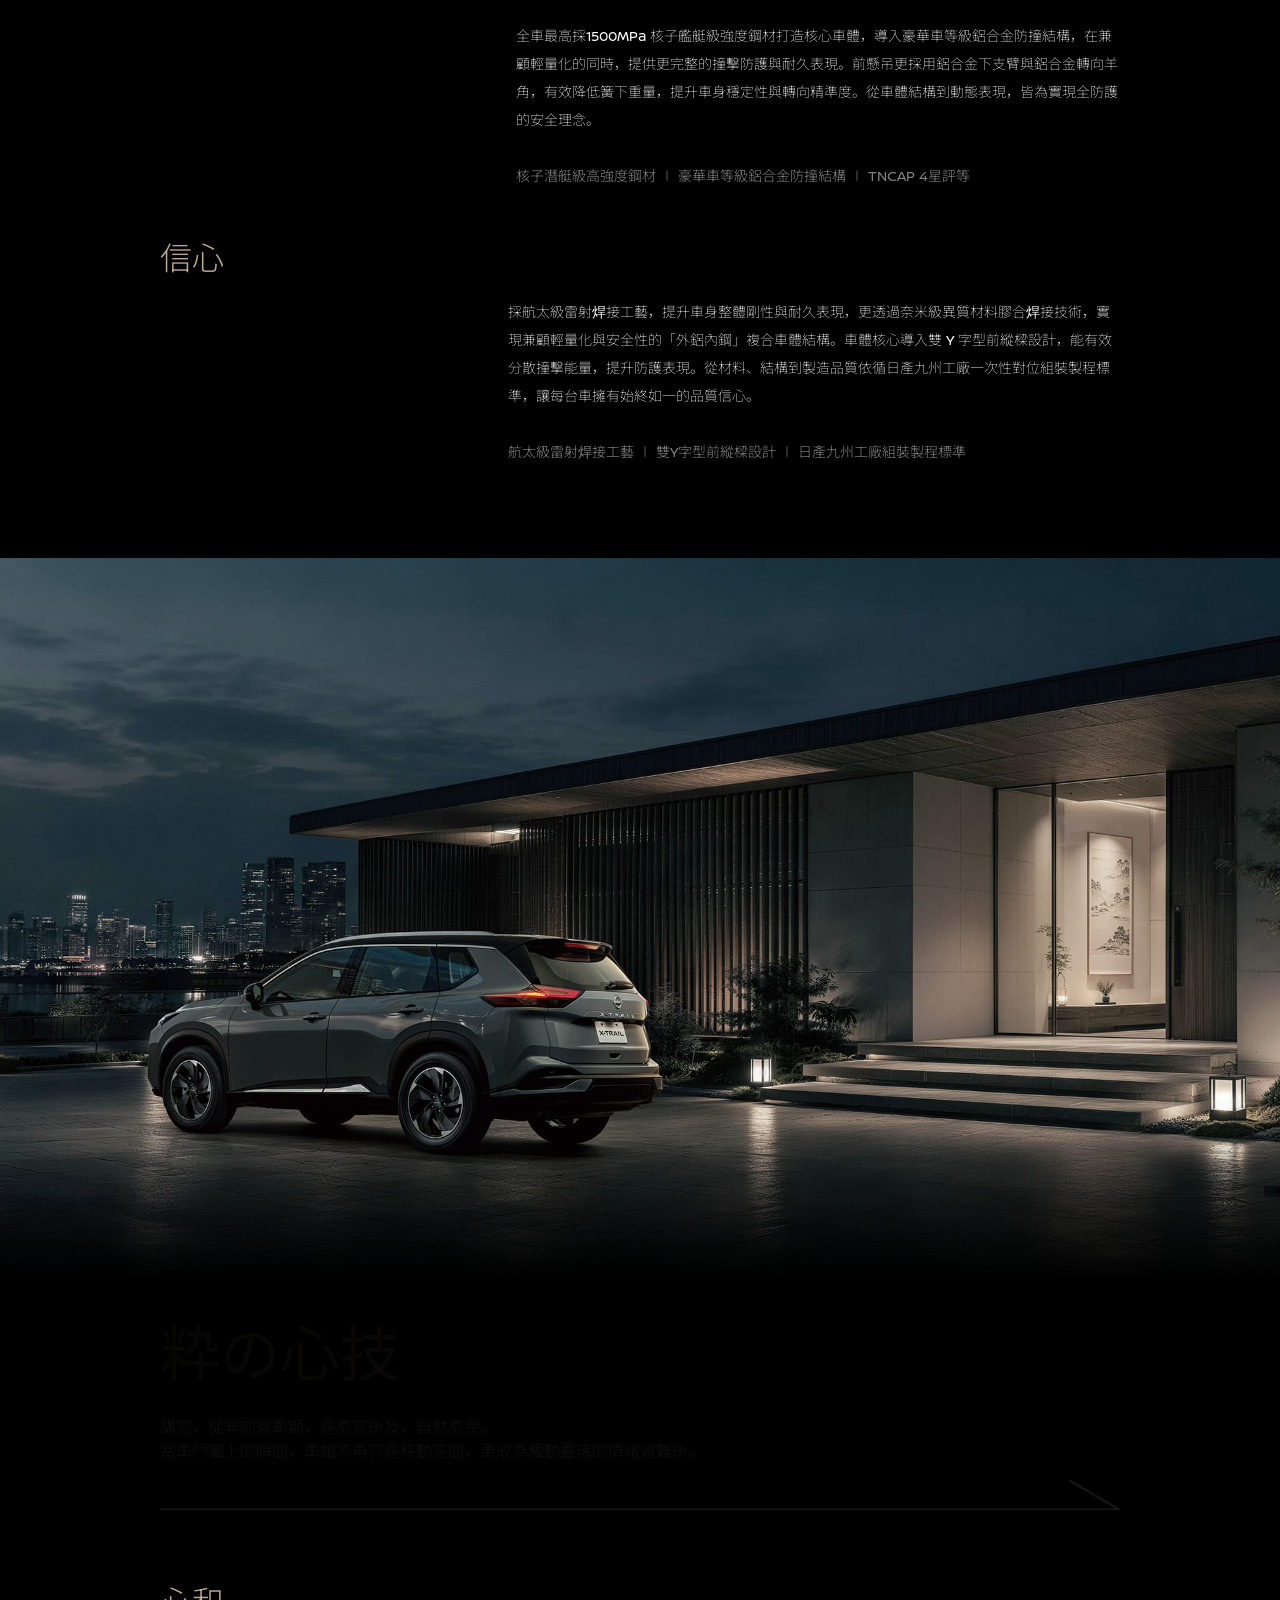
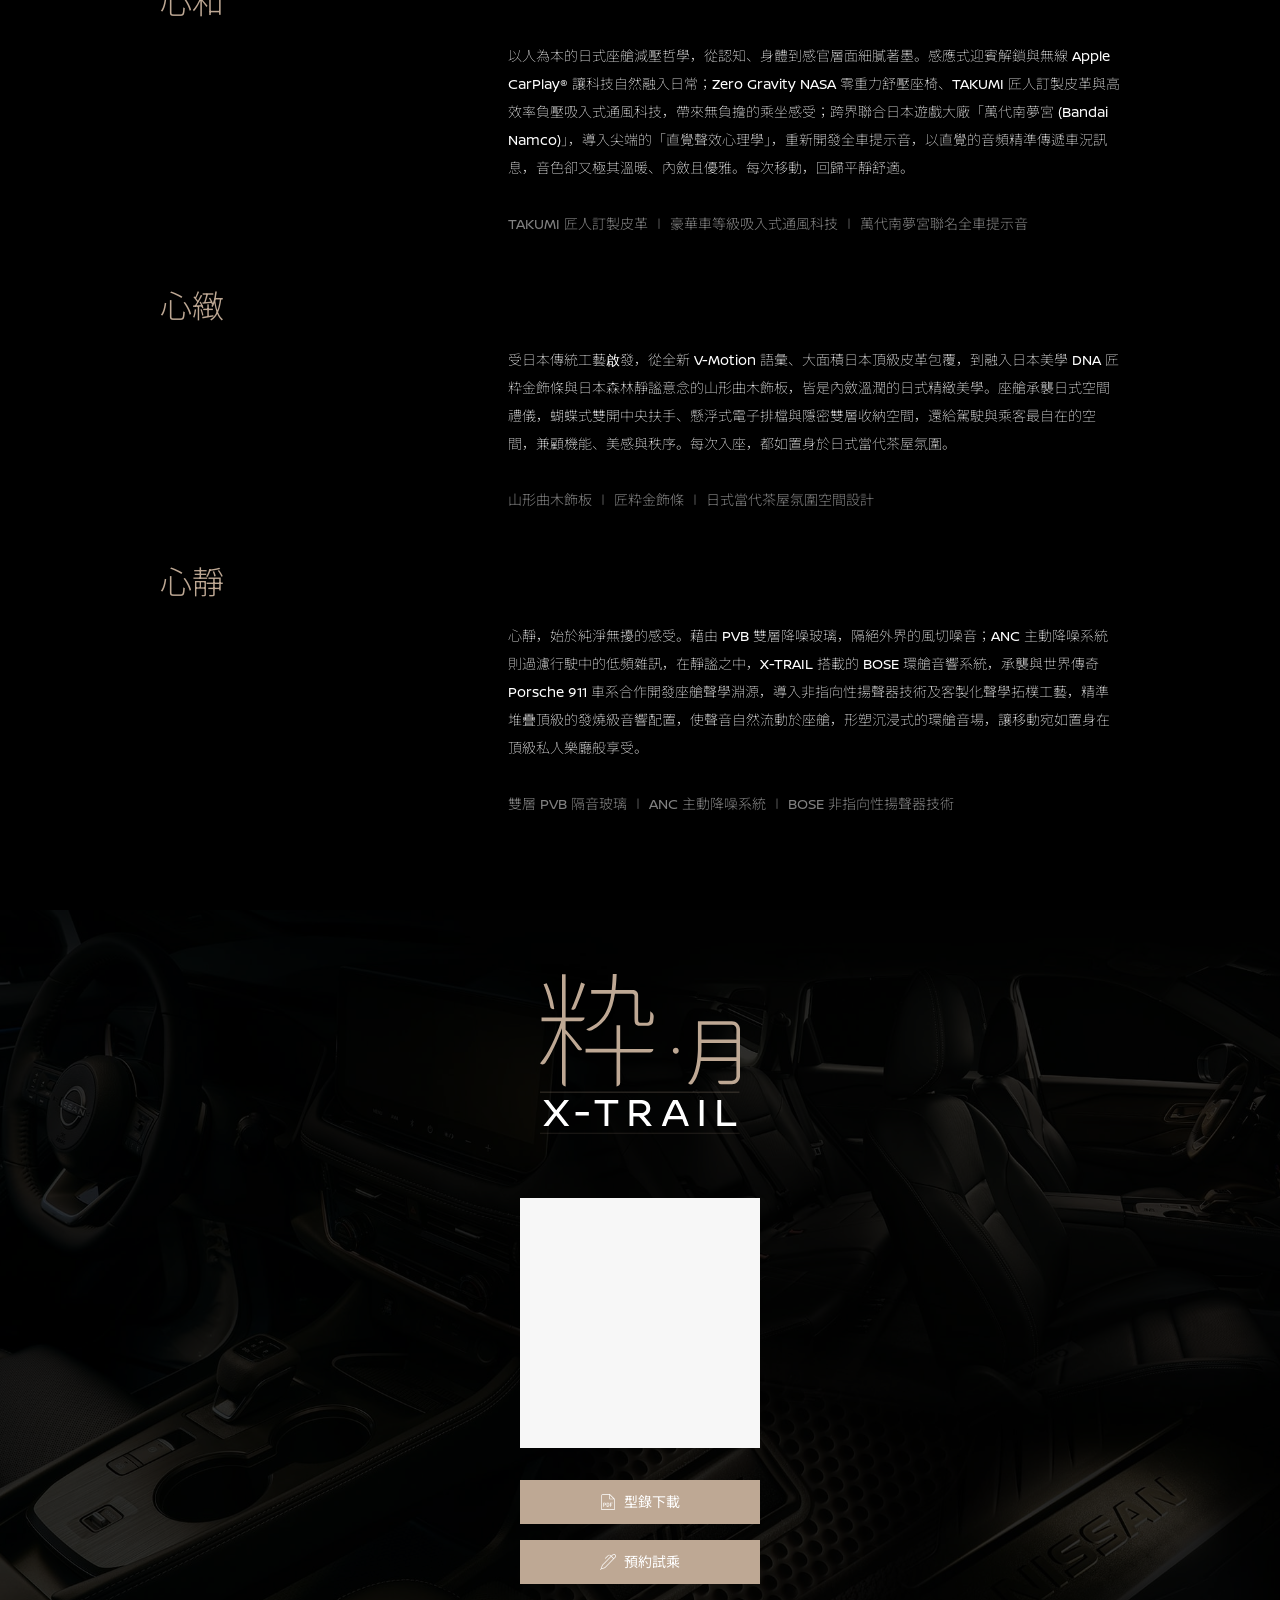
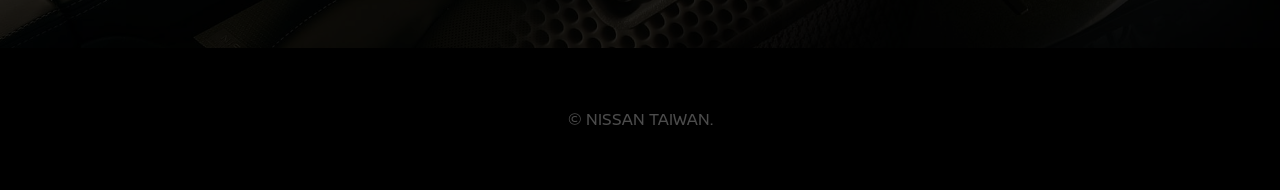
==== commit a46c0151: "feat: 影片自動暫停與恢復播放" ====
--- a/index.html
+++ b/index.html
@@ -806,7 +806,7 @@
                         <span class="text-[32px]"> 信賴 </span>
                     </div>
                     <div class="flex flex-row gap-16">
-                        <video data-src="./assets/video/05 信賴.mp4" muted loop playsinline preload="none" class="w-[350px] cursor-pointer"></video>
+                        <video data-src="./assets/video/05 信賴_v3.mp4" muted loop playsinline preload="none" class="w-[350px] cursor-pointer"></video>
                         <div class="flex flex-col justify-start items-start text-sm font-thin leading-[2]">
                             <div class="text-white max-w-xl mb-16">
                                 全車最高採1500MPa 核子艦艇級強度鋼材打造核心車體，導入豪華車等級鋁合金防撞結構，在兼顧輕量化的同時，提供更完整的撞擊防護與耐久表現。前懸吊更採用鋁合金下支臂與鋁合金轉向羊角，有效降低簧下重量，提升車身穩定性與轉向精準度。從車體結構到動態表現，皆為實現全防護的安全理念。
